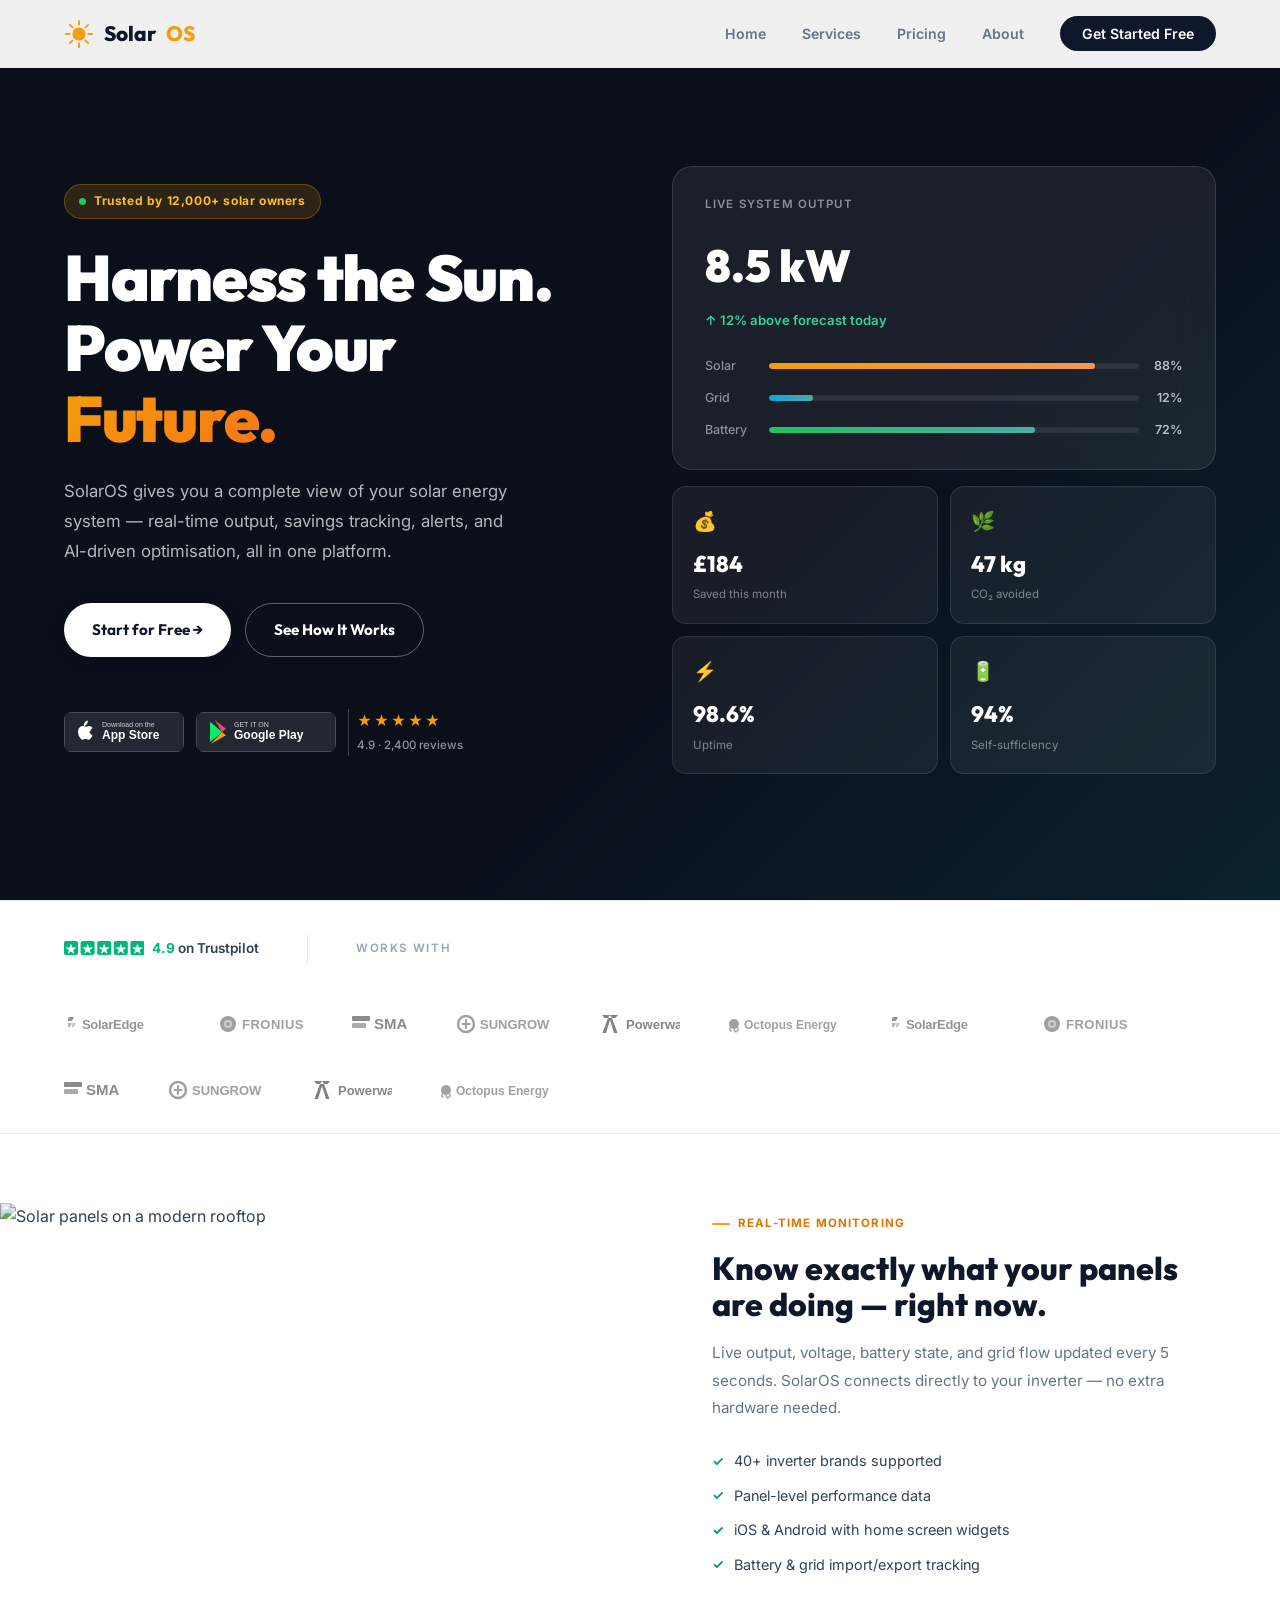
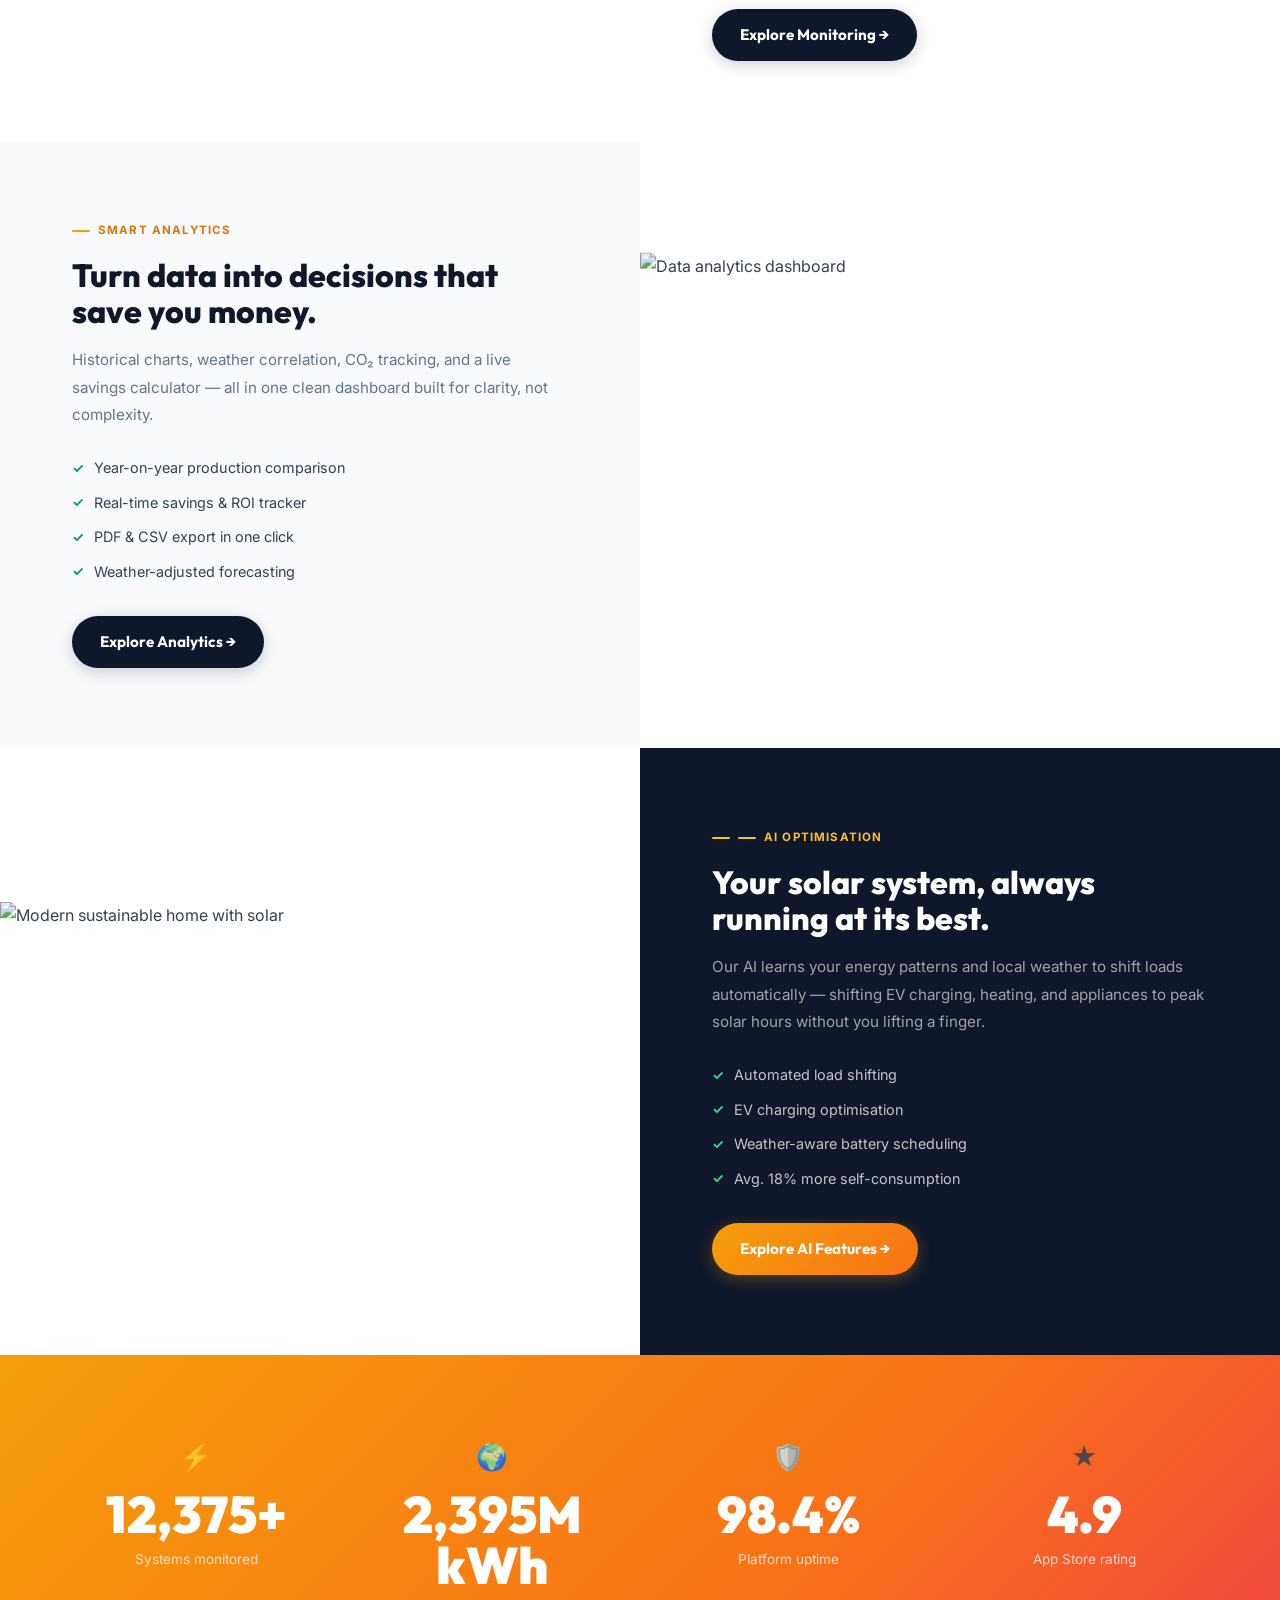
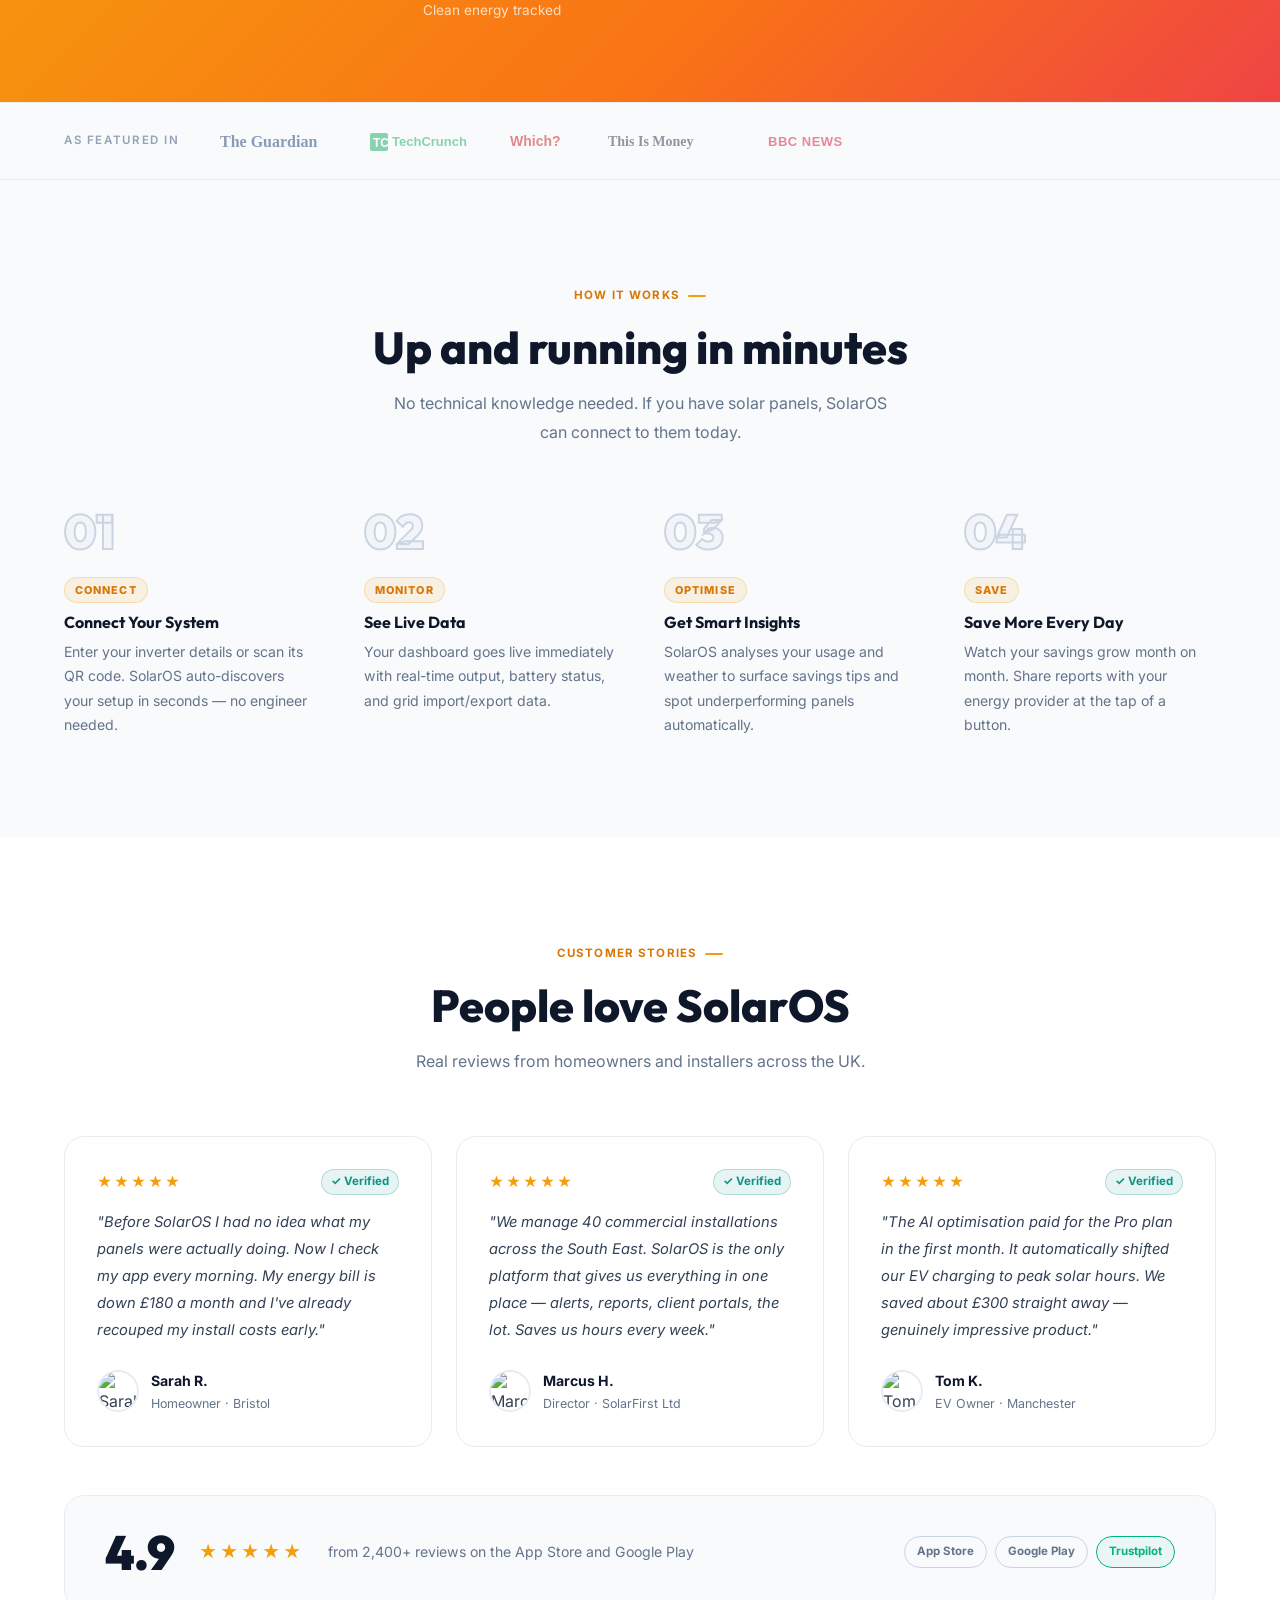
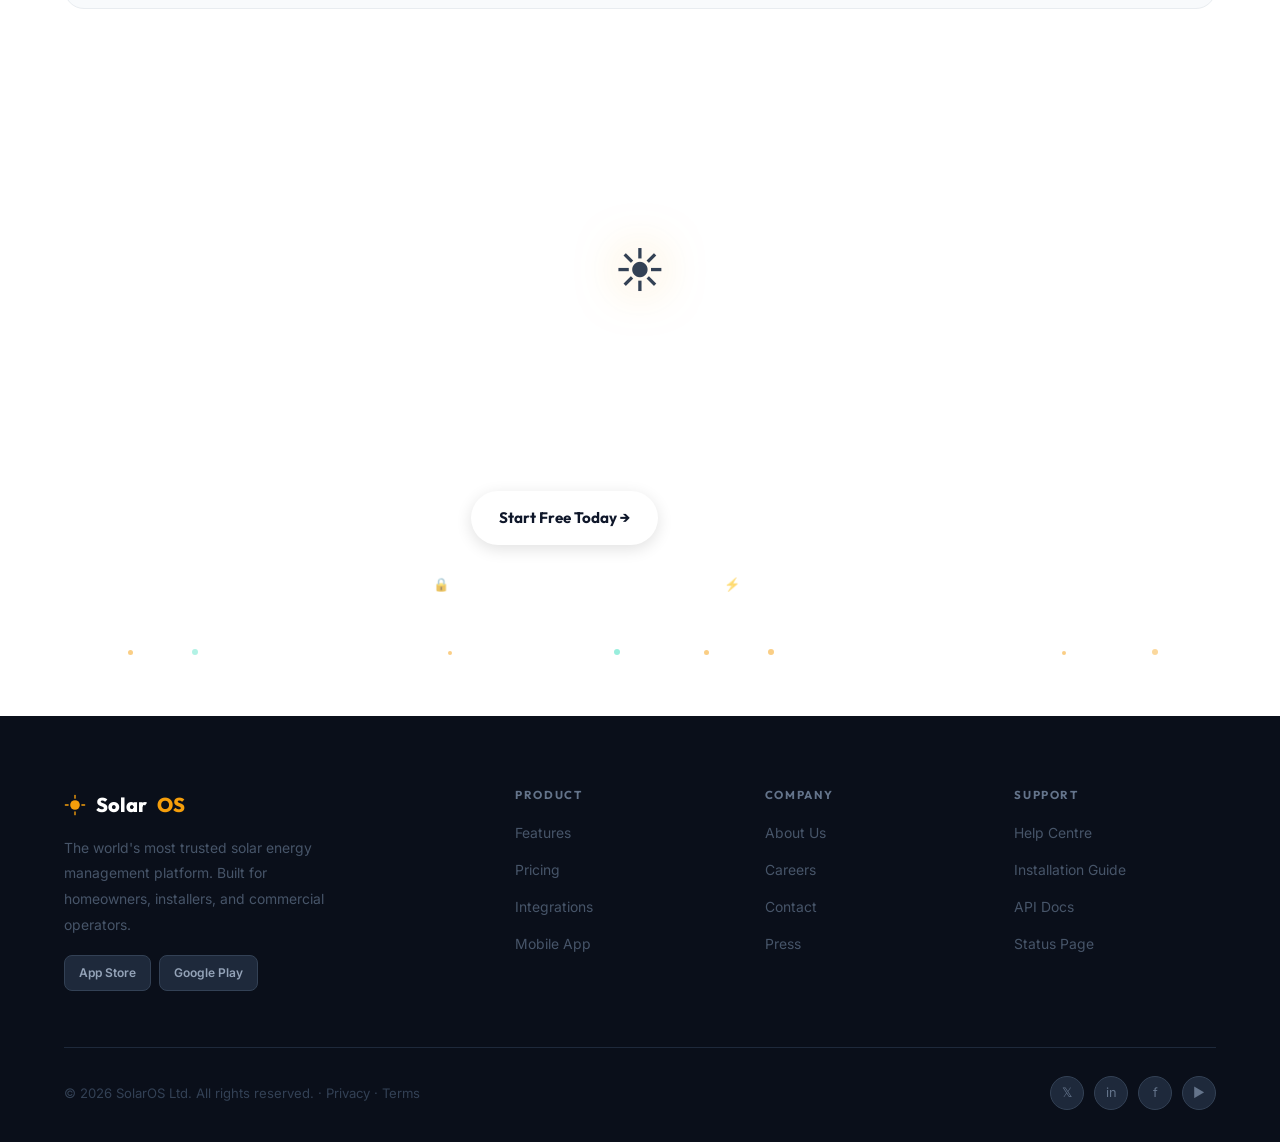
==== index.html @ 141700af "Add files via upload" ====
<!DOCTYPE html>
<html lang="en">
<head>
  <meta charset="UTF-8">
  <meta name="viewport" content="width=device-width, initial-scale=1.0">
  <title>SolarOS — Smart Solar Energy Management</title>
  <meta name="description" content="SolarOS helps homeowners and businesses monitor, manage, and maximise their solar energy systems with real-time insights and smart automation.">
  <link rel="stylesheet" href="css/style.css">
</head>
<body>

<!-- NAV -->
<nav class="nav">
  <a href="/" class="nav-logo">
    <svg viewBox="0 0 32 32" fill="none"><circle cx="16" cy="16" r="7" fill="#f59e0b"/><g stroke="#f59e0b" stroke-width="2" stroke-linecap="round"><line x1="16" y1="2" x2="16" y2="6"/><line x1="16" y1="26" x2="16" y2="30"/><line x1="2" y1="16" x2="6" y2="16"/><line x1="26" y1="16" x2="30" y2="16"/><line x1="6.3" y1="6.3" x2="9.2" y2="9.2"/><line x1="22.8" y1="22.8" x2="25.7" y2="25.7"/><line x1="25.7" y1="6.3" x2="22.8" y2="9.2"/><line x1="9.2" y1="22.8" x2="6.3" y2="25.7"/></g></svg>
    Solar<span>OS</span>
  </a>
  <ul class="nav-links">
    <li><a href="/">Home</a></li>
    <li><a href="/services">Services</a></li>
    <li><a href="/pricing">Pricing</a></li>
    <li><a href="/about">About</a></li>
    <li><a href="/contact" class="nav-cta">Get Started Free</a></li>
  </ul>
  <button class="nav-burger">☰</button>
</nav>
<nav class="nav-mobile">
  <a href="/">Home</a>
  <a href="/services">Services</a>
  <a href="/pricing">Pricing</a>
  <a href="/about">About</a>
  <a href="/contact" class="nav-cta">Get Started Free</a>
</nav>

<!-- HERO -->
<section class="hero">
  <div class="hero-bg"></div>
  <div class="hero-overlay"></div>
  <div class="hero-inner">
    <div class="hero-content">
      <div class="hero-badge fade-in">
        <span class="dot"></span> Trusted by 12,000+ solar owners
      </div>
      <h1 class="fade-in delay-1">Harness the Sun.<br>Power Your <span class="highlight">Future.</span></h1>
      <p class="hero-desc fade-in delay-2">SolarOS gives you a complete view of your solar energy system — real-time output, savings tracking, alerts, and AI-driven optimisation, all in one platform.</p>
      <div class="hero-btns fade-in delay-3">
        <a href="/contact" class="btn btn-white">Start for Free →</a>
        <a href="/services" class="btn btn-outline" style="color:#fff;border-color:rgba(255,255,255,.35)">See How It Works</a>
      </div>
      <div class="hero-app-badges fade-in delay-3">
        <!-- App Store -->
        <a href="#" class="app-badge">
          <svg viewBox="0 0 120 40" fill="none" xmlns="http://www.w3.org/2000/svg" width="120" height="40">
            <rect width="120" height="40" rx="6" fill="white" fill-opacity="0.1" stroke="white" stroke-opacity="0.35" stroke-width="1"/>
            <path d="M14 20c0-3.31 2.69-6 6-6s6 2.69 6 6-2.69 6-6 6-6-2.69-6-6z" fill="none"/>
            <path d="M22.5 12.5c.9-1.1 1.5-2.5 1.3-4-.9.1-1.9.6-2.5 1.3-1.1 1.3-1.6 2.7-1.4 4.1 1 .1 2-.4 2.6-1.4z" fill="white"/>
            <path d="M26 20.6c0-2.7 1.6-4 2.6-4.7-.8-1.2-2.1-1.9-3.4-2-1.4-.1-2.8.8-3.5.8-.7 0-1.9-.8-3.1-.7-1.6 0-3 .9-3.8 2.4-1.6 2.8-.4 7 1.1 9.2.7 1 1.6 2.2 2.8 2.1 1.1 0 1.5-.7 2.8-.7s1.7.7 2.9.7c1.2 0 2-.9 2.8-2 .9-1.2 1.3-2.5 1.3-2.5-1.9-.7-3.5-2.5-3.5-4.6z" fill="white"/>
            <text x="38" y="15" fill="white" font-family="Arial" font-size="7" opacity="0.8">Download on the</text>
            <text x="38" y="27" fill="white" font-family="Arial" font-size="12" font-weight="bold">App Store</text>
          </svg>
        </a>
        <!-- Google Play -->
        <a href="#" class="app-badge">
          <svg viewBox="0 0 140 40" fill="none" xmlns="http://www.w3.org/2000/svg" width="140" height="40">
            <rect width="140" height="40" rx="6" fill="white" fill-opacity="0.1" stroke="white" stroke-opacity="0.35" stroke-width="1"/>
            <path d="M14 10l12 10-12 10V10z" fill="url(#gp1)"/>
            <path d="M14 10l12 10-5 4.2L14 29V10z" fill="url(#gp2)"/>
            <path d="M26 20l4 3.3-15.3 8.7 11.3-12z" fill="url(#gp3)"/>
            <path d="M26 20l4-3.3-11.3-8.7 7.3 12z" fill="url(#gp4)"/>
            <defs>
              <linearGradient id="gp1" x1="14" y1="10" x2="26" y2="20"><stop stop-color="#00D2FF"/><stop offset="1" stop-color="#3A7BD5"/></linearGradient>
              <linearGradient id="gp2" x1="14" y1="20" x2="26" y2="24"><stop stop-color="#00F260"/><stop offset="1" stop-color="#0575E6"/></linearGradient>
              <linearGradient id="gp3" x1="14" y1="20" x2="30" y2="32"><stop stop-color="#F7971E"/><stop offset="1" stop-color="#FFD200"/></linearGradient>
              <linearGradient id="gp4" x1="14" y1="10" x2="30" y2="20"><stop stop-color="#FF416C"/><stop offset="1" stop-color="#FF4B2B"/></linearGradient>
            </defs>
            <text x="38" y="15" fill="white" font-family="Arial" font-size="7" opacity="0.8">GET IT ON</text>
            <text x="38" y="27" fill="white" font-family="Arial" font-size="12" font-weight="bold">Google Play</text>
          </svg>
        </a>
        <div class="hero-rating">
          <div class="hero-rating-stars">★★★★★</div>
          <div class="hero-rating-text">4.9 · 2,400 reviews</div>
        </div>
      </div>
    </div>
    <div class="hero-visual">
      <div class="hero-card" style="animation: fadeInUp .8s .3s ease both">
        <div class="hero-card-title">Live System Output</div>
        <div class="hero-card-kpi">8.4 kW</div>
        <div class="hero-card-sub">↑ 12% above forecast today</div>
        <div class="hero-bars">
          <div class="hero-bar-row">
            <span class="bar-lbl">Solar</span>
            <div class="bar-track"><div class="bar-fill" data-width="88%" style="background:linear-gradient(90deg,#f59e0b,#f97316);width:0%"></div></div>
            <span class="bar-val">88%</span>
          </div>
          <div class="hero-bar-row">
            <span class="bar-lbl">Grid</span>
            <div class="bar-track"><div class="bar-fill" data-width="12%" style="background:linear-gradient(90deg,#0ea5e9,#0d9488);width:0%"></div></div>
            <span class="bar-val">12%</span>
          </div>
          <div class="hero-bar-row">
            <span class="bar-lbl">Battery</span>
            <div class="bar-track"><div class="bar-fill" data-width="72%" style="background:linear-gradient(90deg,#22c55e,#0d9488);width:0%"></div></div>
            <span class="bar-val">72%</span>
          </div>
        </div>
      </div>
      <div class="hero-mini-cards" style="animation: fadeInUp .8s .5s ease both">
        <div class="hero-mini-card">
          <div class="mini-icon">💰</div>
          <div class="mini-val">£184</div>
          <div class="mini-lbl">Saved this month</div>
        </div>
        <div class="hero-mini-card">
          <div class="mini-icon">🌿</div>
          <div class="mini-val">47 kg</div>
          <div class="mini-lbl">CO₂ avoided</div>
        </div>
        <div class="hero-mini-card">
          <div class="mini-icon">⚡</div>
          <div class="mini-val">98.6%</div>
          <div class="mini-lbl">Uptime</div>
        </div>
        <div class="hero-mini-card">
          <div class="mini-icon">🔋</div>
          <div class="mini-val">94%</div>
          <div class="mini-lbl">Self-sufficiency</div>
        </div>
      </div>
    </div>
  </div>
</section>

<!-- TRUSTED BY (real inverter brands + Trustpilot) -->
<div class="trusted">
  <div class="trusted-inner">
    <!-- Trustpilot Score -->
    <div class="trustpilot-badge">
      <div class="tp-stars">
        <svg width="80" height="16" viewBox="0 0 80 16"><rect x="0" y="0" width="14" height="14" rx="2" fill="#00B67A"/><path d="M7 2.5l1.3 4h4.2l-3.4 2.5 1.3 4L7 10.5 3.6 13l1.3-4L1.5 6.5h4.2z" fill="white"/><rect x="16.6" y="0" width="14" height="14" rx="2" fill="#00B67A"/><path d="M23.6 2.5l1.3 4h4.2l-3.4 2.5 1.3 4-3.4-2.5-3.4 2.5 1.3-4-3.4-2.5h4.2z" fill="white"/><rect x="33.2" y="0" width="14" height="14" rx="2" fill="#00B67A"/><path d="M40.2 2.5l1.3 4h4.2l-3.4 2.5 1.3 4-3.4-2.5-3.4 2.5 1.3-4-3.4-2.5h4.2z" fill="white"/><rect x="49.8" y="0" width="14" height="14" rx="2" fill="#00B67A"/><path d="M56.8 2.5l1.3 4h4.2l-3.4 2.5 1.3 4-3.4-2.5-3.4 2.5 1.3-4-3.4-2.5h4.2z" fill="white"/><rect x="66.4" y="0" width="14" height="14" rx="2" fill="#00B67A"/><path d="M73.4 2.5l1.3 4h4.2l-3.4 2.5 1.3 4-3.4-2.5-3.4 2.5 1.3-4-3.4-2.5h4.2z" fill="white"/></svg>
      </div>
      <div class="tp-text"><strong>4.9</strong> on Trustpilot</div>
    </div>
    <div class="trusted-divider"></div>
    <span class="trusted-label">Works with</span>
    <div class="trusted-logos">
      <!-- SolarEdge -->
      <svg class="brand-logo" height="22" viewBox="0 0 110 22" fill="none" xmlns="http://www.w3.org/2000/svg">
        <path d="M4 6C4 4.9 4.9 4 6 4h4l-2 4H4V6z" fill="#0070CC"/>
        <path d="M4 10h4L6 14H4v-4z" fill="#0070CC" opacity=".7"/>
        <path d="M8 10h4l-2 4H8V10z" fill="#0070CC" opacity=".5"/>
        <text x="18" y="16" font-family="Arial" font-size="13" font-weight="700" fill="#0070CC" letter-spacing="-.3">SolarEdge</text>
      </svg>
      <!-- Fronius -->
      <svg class="brand-logo" height="22" viewBox="0 0 90 22" fill="none">
        <circle cx="10" cy="11" r="8" fill="#FF6600"/>
        <circle cx="10" cy="11" r="4" fill="white"/>
        <circle cx="10" cy="11" r="2" fill="#FF6600"/>
        <text x="24" y="16" font-family="Arial" font-size="13" font-weight="800" fill="#FF6600" letter-spacing=".5">FRONIUS</text>
      </svg>
      <!-- SMA -->
      <svg class="brand-logo" height="22" viewBox="0 0 60 22" fill="none">
        <rect x="0" y="3" width="18" height="5" rx="1" fill="#004E9A"/>
        <rect x="0" y="10" width="14" height="5" rx="1" fill="#6DB33F"/>
        <text x="22" y="16" font-family="Arial" font-size="15" font-weight="900" fill="#004E9A">SMA</text>
      </svg>
      <!-- Sungrow -->
      <svg class="brand-logo" height="22" viewBox="0 0 100 22" fill="none">
        <path d="M2 11 C2 6.6 5.6 3 10 3s8 3.6 8 8-3.6 8-8 8-8-3.6-8-8z" fill="none" stroke="#00A0B0" stroke-width="2.5"/>
        <path d="M10 7v8M6.5 11h7" stroke="#00A0B0" stroke-width="2" stroke-linecap="round"/>
        <text x="24" y="16" font-family="Arial" font-size="13" font-weight="700" fill="#00A0B0">SUNGROW</text>
      </svg>
      <!-- Tesla Powerwall -->
      <svg class="brand-logo" height="22" viewBox="0 0 80 22" fill="none">
        <path d="M10 2H2l2.5 3H8L10 2zM10 2h8l-2.5 3H12L10 2z" fill="#CC0000"/>
        <path d="M8 5l-5.5 15h3.5L10 7l4 13h3.5L12 5H8z" fill="#CC0000"/>
        <text x="26" y="16" font-family="Arial" font-size="13" font-weight="700" fill="#333">Powerwall</text>
      </svg>
      <!-- Octopus Energy -->
      <svg class="brand-logo" height="22" viewBox="0 0 120 22" fill="none">
        <circle cx="10" cy="11" r="5" fill="#FF5BAE"/>
        <path d="M7 14c-2 2-1 4 0 4M10 16c0 2 2 3 2 3M13 14c2 2 1 4 0 4" stroke="#FF5BAE" stroke-width="1.5" stroke-linecap="round" fill="none"/>
        <text x="20" y="16" font-family="Arial" font-size="12" font-weight="700" fill="#FF5BAE">Octopus Energy</text>
      </svg>
    </div>
  </div>
</div>

<!-- IMAGE FEATURE — Monitoring -->
<div class="img-row">
  <div class="img-row-img">
    <img src="https://images.unsplash.com/photo-1558618666-fcd25c85cd64?w=900&q=80&fit=crop" alt="Solar panels on a modern rooftop" loading="lazy">
  </div>
  <div class="img-row-content" style="padding: 80px 72px;">
    <div class="section-tag reveal">Real-Time Monitoring</div>
    <h2 class="reveal">Know exactly what your panels are doing — right now.</h2>
    <p class="reveal">Live output, voltage, battery state, and grid flow updated every 5 seconds. SolarOS connects directly to your inverter — no extra hardware needed.</p>
    <ul class="feat-list reveal">
      <li><span class="feat-check">✓</span> 40+ inverter brands supported</li>
      <li><span class="feat-check">✓</span> Panel-level performance data</li>
      <li><span class="feat-check">✓</span> iOS &amp; Android with home screen widgets</li>
      <li><span class="feat-check">✓</span> Battery &amp; grid import/export tracking</li>
    </ul>
    <div class="reveal">
      <a href="/services" class="btn btn-primary">Explore Monitoring →</a>
    </div>
  </div>
</div>

<!-- IMAGE FEATURE — Analytics -->
<div class="img-row reverse">
  <div class="img-row-img">
    <img src="https://images.unsplash.com/photo-1551288049-bebda4e38f71?w=900&q=80&fit=crop" alt="Data analytics dashboard" loading="lazy">
  </div>
  <div class="img-row-content soft" style="padding: 80px 72px;">
    <div class="section-tag reveal">Smart Analytics</div>
    <h2 class="reveal">Turn data into decisions that save you money.</h2>
    <p class="reveal">Historical charts, weather correlation, CO₂ tracking, and a live savings calculator — all in one clean dashboard built for clarity, not complexity.</p>
    <ul class="feat-list reveal">
      <li><span class="feat-check">✓</span> Year-on-year production comparison</li>
      <li><span class="feat-check">✓</span> Real-time savings &amp; ROI tracker</li>
      <li><span class="feat-check">✓</span> PDF &amp; CSV export in one click</li>
      <li><span class="feat-check">✓</span> Weather-adjusted forecasting</li>
    </ul>
    <div class="reveal">
      <a href="/services" class="btn btn-primary">Explore Analytics →</a>
    </div>
  </div>
</div>

<!-- IMAGE FEATURE — AI -->
<div class="img-row">
  <div class="img-row-img">
    <img src="https://images.unsplash.com/photo-1473341304170-971dccb5ac1e?w=900&q=80&fit=crop" alt="Modern sustainable home with solar" loading="lazy">
  </div>
  <div class="img-row-content dark" style="padding: 80px 72px;">
    <div class="section-tag reveal" style="color:#fbbf24;"><span style="background:#fbbf24;display:inline-block;width:18px;height:2px;border-radius:2px;margin-right:8px;vertical-align:middle"></span>AI Optimisation</div>
    <h2 class="reveal" style="color:#fff;">Your solar system, always running at its best.</h2>
    <p class="reveal" style="color:rgba(255,255,255,.6);">Our AI learns your energy patterns and local weather to shift loads automatically — shifting EV charging, heating, and appliances to peak solar hours without you lifting a finger.</p>
    <ul class="feat-list reveal">
      <li><span class="feat-check" style="color:#34d399">✓</span> <span style="color:rgba(255,255,255,.75)">Automated load shifting</span></li>
      <li><span class="feat-check" style="color:#34d399">✓</span> <span style="color:rgba(255,255,255,.75)">EV charging optimisation</span></li>
      <li><span class="feat-check" style="color:#34d399">✓</span> <span style="color:rgba(255,255,255,.75)">Weather-aware battery scheduling</span></li>
      <li><span class="feat-check" style="color:#34d399">✓</span> <span style="color:rgba(255,255,255,.75)">Avg. 18% more self-consumption</span></li>
    </ul>
    <div class="reveal">
      <a href="/services" class="btn btn-gold">Explore AI Features →</a>
    </div>
  </div>
</div>

<!-- STATS BAND -->
<div class="stats-band">
  <div class="stats-inner">
    <div class="stat-item reveal">
      <div class="stat-icon">⚡</div>
      <div class="stat-num" data-count="12400" data-suffix="+">0</div>
      <div class="stat-lbl">Systems monitored</div>
    </div>
    <div class="stat-item reveal">
      <div class="stat-icon">🌍</div>
      <div class="stat-num" data-count="2400" data-suffix="M kWh">0</div>
      <div class="stat-lbl">Clean energy tracked</div>
    </div>
    <div class="stat-item reveal">
      <div class="stat-icon">🛡️</div>
      <div class="stat-num" data-count="98.6" data-suffix="%">0</div>
      <div class="stat-lbl">Platform uptime</div>
    </div>
    <div class="stat-item reveal">
      <div class="stat-icon">★</div>
      <div class="stat-num" data-count="4.9" data-suffix="">0</div>
      <div class="stat-lbl">App Store rating</div>
    </div>
  </div>
</div>

<!-- PRESS BAR -->
<div class="press-bar">
  <div class="press-inner">
    <span class="press-label">As featured in</span>
    <div class="press-logos">
      <svg class="press-logo" height="20" viewBox="0 0 110 20" fill="none">
        <text x="0" y="16" font-family="Georgia,serif" font-size="16" font-weight="700" fill="#052962">The Guardian</text>
      </svg>
      <svg class="press-logo" height="20" viewBox="0 0 100 20" fill="none">
        <rect x="0" y="2" width="18" height="18" rx="2" fill="#00A550"/>
        <text x="3" y="16" font-family="Arial" font-size="12" font-weight="900" fill="white">TC</text>
        <text x="22" y="15" font-family="Arial" font-size="13" font-weight="700" fill="#00A550">TechCrunch</text>
      </svg>
      <svg class="press-logo" height="20" viewBox="0 0 58 20" fill="none">
        <text x="0" y="15" font-family="Arial" font-size="14" font-weight="900" fill="#CC0000">Which?</text>
      </svg>
      <svg class="press-logo" height="20" viewBox="0 0 120 20" fill="none">
        <text x="0" y="15" font-family="Georgia,serif" font-size="14" font-weight="700" fill="#1A1A2E">This Is Money</text>
      </svg>
      <svg class="press-logo" height="20" viewBox="0 0 80 20" fill="none">
        <text x="0" y="15" font-family="Arial" font-size="13" font-weight="800" fill="#D4001F" letter-spacing=".5">BBC NEWS</text>
      </svg>
    </div>
  </div>
</div>

<!-- HOW IT WORKS -->
<section class="section bg-alt">
  <div class="container">
    <div class="section-header center">
      <div class="section-tag reveal">How It Works</div>
      <h2 class="section-title reveal">Up and running in minutes</h2>
      <p class="section-sub reveal">No technical knowledge needed. If you have solar panels, SolarOS can connect to them today.</p>
    </div>
    <div class="steps-grid">
      <div class="step reveal">
        <div class="step-num">01</div>
        <div class="step-badge">Connect</div>
        <h3>Connect Your System</h3>
        <p>Enter your inverter details or scan its QR code. SolarOS auto-discovers your setup in seconds — no engineer needed.</p>
      </div>
      <div class="step reveal">
        <div class="step-num">02</div>
        <div class="step-badge">Monitor</div>
        <h3>See Live Data</h3>
        <p>Your dashboard goes live immediately with real-time output, battery status, and grid import/export data.</p>
      </div>
      <div class="step reveal">
        <div class="step-num">03</div>
        <div class="step-badge">Optimise</div>
        <h3>Get Smart Insights</h3>
        <p>SolarOS analyses your usage and weather to surface savings tips and spot underperforming panels automatically.</p>
      </div>
      <div class="step reveal">
        <div class="step-num">04</div>
        <div class="step-badge">Save</div>
        <h3>Save More Every Day</h3>
        <p>Watch your savings grow month on month. Share reports with your energy provider at the tap of a button.</p>
      </div>
    </div>
  </div>
</section>

<!-- TESTIMONIALS -->
<section class="section">
  <div class="container">
    <div class="section-header center">
      <div class="section-tag reveal">Customer Stories</div>
      <h2 class="section-title reveal">People love SolarOS</h2>
      <p class="section-sub reveal">Real reviews from homeowners and installers across the UK.</p>
    </div>
    <div class="testi-grid">
      <div class="testi-card reveal">
        <div class="testi-top">
          <div class="testi-stars">★★★★★</div>
          <div class="testi-verified">✓ Verified</div>
        </div>
        <p class="testi-text">"Before SolarOS I had no idea what my panels were actually doing. Now I check my app every morning. My energy bill is down £180 a month and I've already recouped my install costs early."</p>
        <div class="testi-author">
          <img class="testi-photo" src="https://images.unsplash.com/photo-1494790108377-be9c29b29330?w=80&q=80&fit=crop&crop=face" alt="Sarah R.">
          <div>
            <div class="testi-name">Sarah R.</div>
            <div class="testi-role">Homeowner · Bristol</div>
          </div>
        </div>
      </div>
      <div class="testi-card reveal">
        <div class="testi-top">
          <div class="testi-stars">★★★★★</div>
          <div class="testi-verified">✓ Verified</div>
        </div>
        <p class="testi-text">"We manage 40 commercial installations across the South East. SolarOS is the only platform that gives us everything in one place — alerts, reports, client portals, the lot. Saves us hours every week."</p>
        <div class="testi-author">
          <img class="testi-photo" src="https://images.unsplash.com/photo-1560250097-0b93528c311a?w=80&q=80&fit=crop&crop=face" alt="Marcus H.">
          <div>
            <div class="testi-name">Marcus H.</div>
            <div class="testi-role">Director · SolarFirst Ltd</div>
          </div>
        </div>
      </div>
      <div class="testi-card reveal">
        <div class="testi-top">
          <div class="testi-stars">★★★★★</div>
          <div class="testi-verified">✓ Verified</div>
        </div>
        <p class="testi-text">"The AI optimisation paid for the Pro plan in the first month. It automatically shifted our EV charging to peak solar hours. We saved about £300 straight away — genuinely impressive product."</p>
        <div class="testi-author">
          <img class="testi-photo" src="https://images.unsplash.com/photo-1472099645785-5658abf4ff4e?w=80&q=80&fit=crop&crop=face" alt="Tom K.">
          <div>
            <div class="testi-name">Tom K.</div>
            <div class="testi-role">EV Owner · Manchester</div>
          </div>
        </div>
      </div>
    </div>

    <!-- Review aggregate -->
    <div class="testi-aggregate reveal">
      <div class="agg-score">4.9</div>
      <div class="agg-stars">★★★★★</div>
      <div class="agg-text">from 2,400+ reviews on the App Store and Google Play</div>
      <div class="agg-logos">
        <span class="agg-store">App Store</span>
        <span class="agg-store">Google Play</span>
        <span class="agg-store tp">Trustpilot</span>
      </div>
    </div>
  </div>
</section>

<!-- CTA BAND -->
<div class="cta-band" style="position:relative;overflow:hidden">
  <div class="cta-band-bg" style="background-image:url('https://images.unsplash.com/photo-1466611653911-95081537e5b7?w=1600&q=80&fit=crop')"></div>
  <div class="cta-band-overlay"></div>
  <!-- Animated particles -->
  <div class="cta-particles" aria-hidden="true">
    <span></span><span></span><span></span><span></span><span></span>
    <span></span><span></span><span></span><span></span><span></span>
  </div>
  <div class="container" style="position:relative;z-index:2">
    <div class="cta-band-icon reveal-cta">☀️</div>
    <h2 class="reveal-cta" style="color:#fff">Ready to take control of your solar?</h2>
    <p class="reveal-cta" style="color:rgba(255,255,255,.8)">Join 12,000+ households already saving more with SolarOS. Free to start — no credit card required.</p>
    <div class="cta-btns reveal-cta">
      <a href="/contact" class="btn btn-white">Start Free Today →</a>
      <a href="/pricing" class="btn btn-outline" style="color:#fff;border-color:rgba(255,255,255,.35)">See Pricing</a>
    </div>
    <div class="cta-trust reveal-cta">
      <span>🔒 No credit card</span>
      <span>✓ Cancel any time</span>
      <span>⚡ Live in 2 minutes</span>
    </div>
  </div>
</div>

<!-- FOOTER -->
<footer class="footer">
  <div class="container">
    <div class="footer-top">
      <div class="footer-brand">
        <div class="logo">
          <svg width="22" height="22" viewBox="0 0 32 32" fill="none"><circle cx="16" cy="16" r="7" fill="#f59e0b"/><g stroke="#f59e0b" stroke-width="2" stroke-linecap="round"><line x1="16" y1="2" x2="16" y2="6"/><line x1="16" y1="26" x2="16" y2="30"/><line x1="2" y1="16" x2="6" y2="16"/><line x1="26" y1="16" x2="30" y2="16"/></g></svg>
          Solar<span>OS</span>
        </div>
        <p>The world's most trusted solar energy management platform. Built for homeowners, installers, and commercial operators.</p>
        <div class="footer-app-links">
          <a href="#" class="footer-app-badge">App Store</a>
          <a href="#" class="footer-app-badge">Google Play</a>
        </div>
      </div>
      <div class="footer-col"><h4>Product</h4><ul><li><a href="/services">Features</a></li><li><a href="/pricing">Pricing</a></li><li><a href="/services">Integrations</a></li><li><a href="/services">Mobile App</a></li></ul></div>
      <div class="footer-col"><h4>Company</h4><ul><li><a href="/about">About Us</a></li><li><a href="/about">Careers</a></li><li><a href="/contact">Contact</a></li><li><a href="/about">Press</a></li></ul></div>
      <div class="footer-col"><h4>Support</h4><ul><li><a href="/contact">Help Centre</a></li><li><a href="/contact">Installation Guide</a></li><li><a href="/contact">API Docs</a></li><li><a href="/contact">Status Page</a></li></ul></div>
    </div>
    <div class="footer-bottom">
      <p>© 2026 SolarOS Ltd. All rights reserved. · <a href="#" style="color:#334155">Privacy</a> · <a href="#" style="color:#334155">Terms</a></p>
      <div class="footer-socials"><a href="#">𝕏</a><a href="#">in</a><a href="#">f</a><a href="#">▶</a></div>
    </div>
  </div>
</footer>

<script src="js/main.js"></script>
<script>
window.addEventListener('load', () => {
  document.querySelectorAll('.bar-fill').forEach(el => {
    const w = el.dataset.width || '0%';
    setTimeout(() => { el.style.width = w; }, 600);
  });
});
</script>
</body>
</html>
---- css/style.css ----
/* ============================================================
   SolarOS — Clean Minimal Theme
   ============================================================ */

@import url('https://fonts.googleapis.com/css2?family=Outfit:wght@300;400;500;600;700;800;900&family=Inter:wght@400;500;600&display=swap');

/* ---------- Tokens ---------- */
:root {
  --gold:       #f59e0b;
  --gold-dark:  #d97706;
  --amber:      #f97316;
  --teal:       #0d9488;
  --teal-light: #14b8a6;
  --blue:       #0ea5e9;
  --green:      #22c55e;

  --bg:         #ffffff;
  --bg-soft:    #f8fafc;
  --bg-card:    #ffffff;
  --bg-alt:     #f1f5f9;
  --border:     #e8ecf0;
  --border-mid: #cbd5e1;

  --text:       #0f172a;
  --text-mid:   #334155;
  --text-muted: #64748b;
  --text-light: #94a3b8;

  --grad-sun:   linear-gradient(135deg, #f59e0b 0%, #f97316 100%);
  --grad-teal:  linear-gradient(135deg, #0d9488 0%, #0ea5e9 100%);

  --radius:     12px;
  --radius-lg:  20px;
  --shadow-sm:  0 1px 4px rgba(0,0,0,.06);
  --shadow:     0 4px 20px rgba(0,0,0,.07);
  --shadow-lg:  0 16px 48px rgba(0,0,0,.1);
}

/* ---------- Reset ---------- */
*, *::before, *::after { box-sizing: border-box; margin: 0; padding: 0; }
html { scroll-behavior: smooth; font-size: 16px; }
body {
  font-family: 'Inter', sans-serif;
  background: var(--bg);
  color: var(--text-mid);
  line-height: 1.7;
  overflow-x: hidden;
}
h1,h2,h3,h4,h5 {
  font-family: 'Outfit', sans-serif;
  line-height: 1.15;
  color: var(--text);
}
a { color: inherit; text-decoration: none; }
img { max-width: 100%; display: block; object-fit: cover; }
ul { list-style: none; }
button { cursor: pointer; font-family: inherit; }

/* ---------- Nav ---------- */
.nav {
  position: fixed; top: 0; left: 0; right: 0; z-index: 1000;
  display: flex; align-items: center; justify-content: space-between;
  padding: 0 5%;
  height: 68px;
  background: rgba(255,255,255,0.94);
  backdrop-filter: blur(20px);
  border-bottom: 1px solid var(--border);
  transition: box-shadow .3s;
}
.nav.scrolled { box-shadow: 0 4px 24px rgba(0,0,0,.07); }
.nav-logo {
  display: flex; align-items: center; gap: 10px;
  font-family: 'Outfit', sans-serif; font-size: 1.3rem; font-weight: 800;
  color: var(--text);
}
.nav-logo span { color: var(--gold); }
.nav-logo svg { width: 30px; height: 30px; }
.nav-links { display: flex; align-items: center; gap: 36px; }
.nav-links a {
  font-size: .88rem; font-weight: 600; color: var(--text-muted);
  transition: color .2s;
}
.nav-links a:hover, .nav-links a.active { color: var(--text); }
.nav-cta {
  padding: 9px 22px; border-radius: 50px;
  background: var(--text); color: #fff !important;
  font-weight: 700; font-size: .88rem;
  transition: background .2s, transform .2s;
}
.nav-cta:hover { background: #1e293b; transform: translateY(-1px); }
.nav-burger { display: none; background: none; border: 1.5px solid var(--border); border-radius: 8px; color: var(--text); font-size: 1.1rem; padding: 5px 10px; }
.nav-mobile {
  display: none; flex-direction: column; gap: 0;
  position: fixed; top: 68px; left: 0; right: 0; z-index: 999;
  background: var(--bg);
  border-bottom: 1px solid var(--border);
  box-shadow: 0 8px 24px rgba(0,0,0,.08);
  padding: 16px 5%;
}
.nav-mobile.open { display: flex; }
.nav-mobile a { padding: 12px 0; border-bottom: 1px solid var(--border); font-size: 1rem; color: var(--text-mid); font-weight: 500; }
.nav-mobile a:last-child { border-bottom: none; margin-top: 8px; text-align: center; }

/* ---------- Buttons ---------- */
.btn {
  display: inline-flex; align-items: center; gap: 8px;
  padding: 13px 28px; border-radius: 50px;
  font-family: 'Outfit', sans-serif; font-weight: 700; font-size: .95rem;
  border: none; transition: all .2s; white-space: nowrap; cursor: pointer;
}
.btn-primary {
  background: var(--text); color: #fff;
  box-shadow: 0 4px 16px rgba(15,23,42,.2);
}
.btn-primary:hover { background: #1e293b; transform: translateY(-2px); box-shadow: 0 8px 28px rgba(15,23,42,.28); }
.btn-gold {
  background: var(--grad-sun); color: #fff;
  box-shadow: 0 4px 16px rgba(245,158,11,.3);
}
.btn-gold:hover { transform: translateY(-2px); box-shadow: 0 8px 28px rgba(245,158,11,.45); }
.btn-outline {
  background: transparent; color: var(--text);
  border: 1.5px solid var(--border-mid);
}
.btn-outline:hover { border-color: var(--text); transform: translateY(-1px); }
.btn-teal {
  background: var(--grad-teal); color: #fff;
  box-shadow: 0 4px 16px rgba(13,148,136,.25);
}
.btn-teal:hover { transform: translateY(-2px); box-shadow: 0 8px 28px rgba(13,148,136,.4); }
.btn-white {
  background: #fff; color: var(--text);
  box-shadow: 0 4px 16px rgba(0,0,0,.12);
}
.btn-white:hover { transform: translateY(-2px); box-shadow: 0 8px 28px rgba(0,0,0,.18); }

/* ---------- Section Layout ---------- */
.section { padding: 100px 5%; }
.container { max-width: 1180px; margin: 0 auto; }
.section-tag {
  display: inline-flex; align-items: center;
  font-size: .72rem; font-weight: 700; color: var(--gold-dark);
  letter-spacing: .1em; text-transform: uppercase; margin-bottom: 16px;
}
.section-tag::before { content: ''; display: block; width: 18px; height: 2px; background: var(--gold); border-radius: 2px; margin-right: 8px; }
.section-title { font-size: clamp(2rem, 3.5vw, 2.8rem); font-weight: 800; margin-bottom: 16px; }
.section-sub { font-size: 1rem; color: var(--text-muted); max-width: 520px; line-height: 1.8; }
.section-header { margin-bottom: 60px; }
.section-header.center { text-align: center; }
.section-header.center .section-sub { margin: 0 auto; }
.section-header.center .section-tag { justify-content: center; }
.section-header.center .section-tag::before { display: none; }
.section-header.center .section-tag::after { content: ''; display: block; width: 18px; height: 2px; background: var(--gold); border-radius: 2px; margin-left: 8px; }

/* ---------- Hero ---------- */
.hero {
  position: relative; min-height: 100vh;
  display: flex; align-items: center;
  padding: 120px 5% 80px;
  overflow: hidden;
  background: #0a0f1a;
}
.hero-bg {
  position: absolute; inset: 0;
  background-image: url('https://images.unsplash.com/photo-1509391366360-2e959784a276?w=1800&q=80&fit=crop');
  background-size: cover; background-position: center 40%;
  opacity: 0.38;
}
.hero-overlay {
  position: absolute; inset: 0;
  background: linear-gradient(135deg, rgba(10,15,26,.82) 0%, rgba(10,15,26,.55) 60%, rgba(13,148,136,.15) 100%);
}
.hero-inner {
  position: relative; z-index: 2;
  max-width: 1180px; margin: 0 auto; width: 100%;
  display: grid; grid-template-columns: 1fr 1fr; gap: 64px; align-items: center;
}
.hero-badge {
  display: inline-flex; align-items: center; gap: 8px;
  padding: 6px 14px; border-radius: 50px;
  background: rgba(245,158,11,.15); border: 1px solid rgba(245,158,11,.3);
  font-size: .75rem; font-weight: 700; color: #fbbf24;
  margin-bottom: 24px; letter-spacing: .05em;
}
.hero-badge .dot {
  width: 7px; height: 7px; border-radius: 50%;
  background: var(--green); animation: pulse-dot 2s infinite;
}
.hero h1 {
  font-size: clamp(2.6rem, 5vw, 4rem);
  font-weight: 900; margin-bottom: 22px; letter-spacing: -.02em; color: #fff;
  line-height: 1.1;
}
.hero h1 .highlight {
  background: var(--grad-sun); -webkit-background-clip: text;
  -webkit-text-fill-color: transparent; background-clip: text;
}
.hero-desc { font-size: 1.05rem; color: rgba(255,255,255,.7); margin-bottom: 36px; max-width: 460px; line-height: 1.8; }
.hero-btns { display: flex; gap: 14px; flex-wrap: wrap; margin-bottom: 52px; }
.hero-stats { display: flex; gap: 40px; flex-wrap: wrap; padding-top: 28px; border-top: 1px solid rgba(255,255,255,.12); }
.hero-stat .num { font-family: 'Outfit', sans-serif; font-size: 1.7rem; font-weight: 800; color: #fff; }
.hero-stat .lbl { font-size: .78rem; color: rgba(255,255,255,.5); margin-top: 2px; }

/* Hero right — metric card */
.hero-visual { display: flex; flex-direction: column; gap: 16px; }
.hero-card {
  background: rgba(255,255,255,.07);
  backdrop-filter: blur(24px);
  border: 1px solid rgba(255,255,255,.12);
  border-radius: 20px;
  padding: 28px 32px;
}
.hero-card-title { font-size: .72rem; color: rgba(255,255,255,.5); text-transform: uppercase; letter-spacing: .1em; font-weight: 600; margin-bottom: 14px; }
.hero-card-kpi { font-family: 'Outfit', sans-serif; font-size: 2.8rem; font-weight: 900; color: #fff; margin-bottom: 4px; }
.hero-card-sub { font-size: .82rem; color: #34d399; font-weight: 600; margin-bottom: 24px; }
.hero-bars { display: flex; flex-direction: column; gap: 11px; }
.hero-bar-row { display: flex; align-items: center; gap: 10px; font-size: .78rem; }
.hero-bar-row .bar-lbl { width: 54px; color: rgba(255,255,255,.5); font-weight: 500; }
.hero-bar-row .bar-track { flex: 1; height: 6px; background: rgba(255,255,255,.08); border-radius: 3px; overflow: hidden; }
.hero-bar-row .bar-fill { height: 100%; border-radius: 3px; transition: width 1.2s cubic-bezier(.4,0,.2,1); }
.hero-bar-row .bar-val { width: 34px; text-align: right; color: rgba(255,255,255,.7); font-weight: 600; }

.hero-mini-cards { display: grid; grid-template-columns: 1fr 1fr; gap: 12px; }
.hero-mini-card {
  background: rgba(255,255,255,.06);
  border: 1px solid rgba(255,255,255,.1);
  border-radius: 14px; padding: 18px 20px;
}
.hero-mini-card .mini-val { font-family: 'Outfit', sans-serif; font-size: 1.4rem; font-weight: 800; color: #fff; margin-bottom: 2px; }
.hero-mini-card .mini-lbl { font-size: .72rem; color: rgba(255,255,255,.45); }

/* ---------- Trusted by ---------- */
.trusted {
  padding: 32px 5%;
  border-top: 1px solid var(--border); border-bottom: 1px solid var(--border);
}
.trusted-inner { max-width: 1180px; margin: 0 auto; display: flex; align-items: center; gap: 48px; flex-wrap: wrap; }
.trusted-label { font-size: .72rem; color: var(--text-light); text-transform: uppercase; letter-spacing: .14em; font-weight: 600; white-space: nowrap; }
.trusted-logos { display: flex; align-items: center; gap: 44px; flex-wrap: wrap; }
.trusted-logos span {
  font-family: 'Outfit', sans-serif; font-size: .95rem; font-weight: 800;
  color: #d1d5db; letter-spacing: .06em;
}

/* ---------- Image Feature Rows ---------- */
.img-row {
  display: grid; grid-template-columns: 1fr 1fr; gap: 0;
  align-items: stretch; min-height: 520px;
  overflow: hidden;
}
.img-row.reverse { direction: rtl; }
.img-row.reverse > * { direction: ltr; }
.img-row-img {
  position: relative; overflow: hidden;
  min-height: 420px;
}
.img-row-img img {
  width: 100%; height: 100%; object-fit: cover;
  transition: transform 8s ease;
}
.img-row:hover .img-row-img img { transform: scale(1.04); }
.img-row-content {
  padding: 72px 64px; display: flex; flex-direction: column; justify-content: center;
  background: var(--bg);
}
.img-row-content.dark { background: #0f172a; }
.img-row-content.dark h2 { color: #fff; }
.img-row-content.dark p { color: rgba(255,255,255,.6); }
.img-row-content.dark .section-tag { color: #fbbf24; }
.img-row-content.dark .section-tag::before { background: #fbbf24; }
.img-row-content.dark .feat-check { color: rgba(255,255,255,.5); }
.img-row-content.soft { background: var(--bg-soft); }
.img-row-content h2 { font-size: clamp(1.8rem, 2.5vw, 2.4rem); font-weight: 800; margin-bottom: 16px; }
.img-row-content p { color: var(--text-muted); margin-bottom: 28px; line-height: 1.8; font-size: .95rem; }
.feat-list { display: flex; flex-direction: column; gap: 10px; margin-bottom: 32px; }
.feat-list li { display: flex; align-items: center; gap: 10px; font-size: .9rem; color: var(--text-mid); }
.feat-check { color: var(--teal); font-weight: 700; font-size: .85rem; flex-shrink: 0; }

/* ---------- Feature Cards Grid ---------- */
.features-grid { display: grid; grid-template-columns: repeat(3, 1fr); gap: 1px; background: var(--border); border: 1px solid var(--border); border-radius: var(--radius-lg); overflow: hidden; }
.feat-card {
  background: var(--bg-card); padding: 40px 32px;
  transition: background .25s;
}
.feat-card:hover { background: #fafbfc; }
.feat-num { font-family: 'Outfit', sans-serif; font-size: .72rem; font-weight: 800; color: var(--text-light); letter-spacing: .1em; margin-bottom: 24px; }
.feat-card h3 { font-size: 1.05rem; font-weight: 700; margin-bottom: 10px; color: var(--text); }
.feat-card p { font-size: .88rem; color: var(--text-muted); line-height: 1.75; }
.feat-icon-sm { font-size: 1.5rem; margin-bottom: 16px; }

/* ---------- How it works ---------- */
.steps-grid { display: grid; grid-template-columns: repeat(4, 1fr); gap: 48px; }
.step { text-align: left; }
.step-num {
  font-family: 'Outfit', sans-serif; font-size: 3rem; font-weight: 900;
  color: #f1f5f9; line-height: 1; margin-bottom: 20px;
  -webkit-text-stroke: 2px var(--border-mid);
}
.step h3 { font-size: 1rem; font-weight: 700; margin-bottom: 8px; color: var(--text); }
.step p { font-size: .88rem; color: var(--text-muted); line-height: 1.75; }

/* ---------- Stats Band ---------- */
.stats-band {
  background: linear-gradient(135deg, #f59e0b 0%, #f97316 60%, #ef4444 100%);
  padding: 80px 5%; position: relative; overflow: hidden;
}
.stats-band::before {
  content: ''; position: absolute; inset: 0;
  background: url('https://images.unsplash.com/photo-1497440001374-f26997328c1b?w=1400&q=60&fit=crop') center/cover;
  opacity: 0.08; pointer-events: none;
}
.stats-inner { max-width: 1180px; margin: 0 auto; display: grid; grid-template-columns: repeat(4, 1fr); gap: 32px; position: relative; }
.stat-item { text-align: center; }
.stat-num {
  font-family: 'Outfit', sans-serif; font-size: clamp(2.4rem, 4vw, 3.2rem);
  font-weight: 900; line-height: 1; color: #fff;
}
.stat-lbl { font-size: .85rem; color: rgba(255,255,255,.75); margin-top: 8px; }

/* ---------- Testimonials ---------- */
.testi-grid { display: grid; grid-template-columns: repeat(3, 1fr); gap: 24px; }
.testi-card {
  background: var(--bg-card); border: 1px solid var(--border);
  border-radius: var(--radius-lg); padding: 32px;
  transition: box-shadow .3s, transform .3s;
}
.testi-card:hover { box-shadow: var(--shadow-lg); transform: translateY(-4px); }
.testi-stars { color: var(--gold); font-size: .9rem; margin-bottom: 16px; letter-spacing: 2px; }
.testi-text { font-size: .92rem; color: var(--text-mid); line-height: 1.85; margin-bottom: 24px; font-style: italic; }
.testi-author { display: flex; align-items: center; gap: 12px; }
.testi-avatar {
  width: 42px; height: 42px; border-radius: 50%;
  display: flex; align-items: center; justify-content: center;
  font-family: 'Outfit', sans-serif; font-weight: 800; color: #fff; font-size: .88rem;
  flex-shrink: 0;
}
.testi-name { font-weight: 700; font-size: .88rem; color: var(--text); }
.testi-role { font-size: .78rem; color: var(--text-muted); }

/* ---------- Pricing ---------- */
.pricing-grid { display: grid; grid-template-columns: repeat(3, 1fr); gap: 24px; align-items: start; }
.pricing-card {
  background: var(--bg-card); border: 1.5px solid var(--border);
  border-radius: var(--radius-lg); padding: 40px 32px; position: relative;
  display: flex; flex-direction: column;
  transition: transform .3s, box-shadow .3s;
}
.pricing-card:hover { transform: translateY(-6px); box-shadow: var(--shadow-lg); }
.pricing-card.featured {
  background: #0f172a;
  border-color: #0f172a;
}
.pricing-card.featured .pricing-name { color: rgba(255,255,255,.5); }
.pricing-card.featured .pricing-price .currency,
.pricing-card.featured .pricing-price .amount { color: #fff; }
.pricing-card.featured .pricing-price .period { color: rgba(255,255,255,.4); }
.pricing-card.featured .pricing-desc { color: rgba(255,255,255,.55); }
.pricing-card.featured .pricing-feature { color: rgba(255,255,255,.8); }
.pricing-card.featured .check { color: var(--gold); }
.pricing-card.featured .cross { color: rgba(255,255,255,.25); }
.pricing-card.featured .pricing-feature.dim { color: rgba(255,255,255,.3); }
.pricing-badge {
  position: absolute; top: -14px; left: 50%; transform: translateX(-50%);
  padding: 4px 16px; border-radius: 50px;
  background: var(--grad-sun); color: #fff;
  font-family: 'Outfit', sans-serif; font-size: .72rem; font-weight: 800;
  text-transform: uppercase; letter-spacing: .1em; white-space: nowrap;
}
.pricing-name { font-size: .72rem; font-weight: 800; color: var(--text-muted); text-transform: uppercase; letter-spacing: .14em; margin-bottom: 24px; }
.pricing-price { display: flex; align-items: flex-end; gap: 3px; margin-bottom: 8px; }
.pricing-price .currency { font-family: 'Outfit', sans-serif; font-size: 1.3rem; font-weight: 700; color: var(--text); padding-bottom: 8px; }
.pricing-price .amount { font-family: 'Outfit', sans-serif; font-size: 3.2rem; font-weight: 900; color: var(--text); line-height: 1; }
.pricing-price .period { font-size: .85rem; color: var(--text-muted); padding-bottom: 6px; }
.pricing-desc { font-size: .85rem; color: var(--text-muted); margin-bottom: 28px; line-height: 1.7; }
.pricing-divider { border: none; border-top: 1px solid var(--border); margin-bottom: 24px; }
.pricing-card.featured .pricing-divider { border-color: rgba(255,255,255,.1); }
.pricing-features { display: flex; flex-direction: column; gap: 12px; margin-bottom: 32px; flex: 1; }
.pricing-feature { display: flex; align-items: center; gap: 10px; font-size: .87rem; color: var(--text-mid); }
.pricing-feature .check { color: var(--teal); font-size: .82rem; font-weight: 700; flex-shrink: 0; }
.pricing-feature .cross { color: var(--text-light); font-size: .82rem; flex-shrink: 0; }
.pricing-feature.dim { color: var(--text-light); }

/* ---------- Image Split Hero (page hero) ---------- */
.page-hero {
  min-height: 56vh; display: grid; grid-template-columns: 1fr 1fr;
  padding-top: 68px;
}
.page-hero-content {
  display: flex; flex-direction: column; justify-content: center;
  padding: 80px 8% 80px 5%;
  max-width: 640px;
}
.page-hero-content h1 { font-size: clamp(2.2rem, 4vw, 3.4rem); font-weight: 900; margin-bottom: 18px; line-height: 1.1; }
.page-hero-content p { font-size: 1rem; color: var(--text-muted); max-width: 440px; line-height: 1.8; }
.page-hero-img {
  position: relative; overflow: hidden;
  min-height: 400px;
}
.page-hero-img img { width: 100%; height: 100%; object-fit: cover; }
.page-hero-img::after {
  content: ''; position: absolute; inset: 0;
  background: linear-gradient(to right, var(--bg) 0%, transparent 30%);
}

/* ---------- Service rows (services page) ---------- */
.service-row {
  display: grid; grid-template-columns: 1fr 1fr; gap: 0;
  align-items: stretch; overflow: hidden;
  border-bottom: 1px solid var(--border);
}
.service-row:last-child { border-bottom: none; }
.service-img {
  position: relative; overflow: hidden; min-height: 380px;
}
.service-img img { width: 100%; height: 100%; object-fit: cover; transition: transform 8s ease; }
.service-row:hover .service-img img { transform: scale(1.04); }
.service-content {
  padding: 64px 56px; display: flex; flex-direction: column; justify-content: center;
}
.service-content h2 { font-size: clamp(1.6rem, 2.2vw, 2.1rem); font-weight: 800; margin-bottom: 14px; }
.service-content p { color: var(--text-muted); margin-bottom: 24px; font-size: .94rem; line-height: 1.8; }
.service-list { display: flex; flex-direction: column; gap: 9px; }
.service-list li { display: flex; align-items: center; gap: 10px; font-size: .88rem; color: var(--text-mid); }
.service-list li::before { content: '✓'; color: var(--teal); font-weight: 700; flex-shrink: 0; }

/* ---------- Team ---------- */
.team-grid { display: grid; grid-template-columns: repeat(4, 1fr); gap: 20px; }
.team-card {
  background: var(--bg-card); border: 1px solid var(--border);
  border-radius: var(--radius-lg); padding: 28px 20px; text-align: center;
  transition: transform .3s, box-shadow .3s;
}
.team-card:hover { transform: translateY(-4px); box-shadow: var(--shadow); }
.team-avatar {
  width: 72px; height: 72px; border-radius: 50%; margin: 0 auto 14px;
  display: flex; align-items: center; justify-content: center;
  font-family: 'Outfit', sans-serif; font-size: 1.4rem; font-weight: 800;
  color: #fff;
}
.team-card h4 { font-size: .95rem; font-weight: 700; margin-bottom: 4px; }
.team-card .role { font-size: .78rem; color: var(--text-muted); }

/* ---------- Values ---------- */
.values-grid { display: grid; grid-template-columns: repeat(3, 1fr); gap: 20px; }
.value-card {
  background: var(--bg-card); border: 1px solid var(--border);
  border-radius: var(--radius-lg); padding: 32px;
}
.value-card .icon { font-size: 1.6rem; margin-bottom: 14px; }
.value-card h3 { font-size: 1rem; font-weight: 700; margin-bottom: 8px; }
.value-card p { font-size: .87rem; color: var(--text-muted); line-height: 1.75; }

/* ---------- Mission ---------- */
.mission-band {
  border: 1px solid var(--border); border-radius: var(--radius-lg); padding: 64px;
  text-align: center; background: var(--bg-soft);
}
.mission-band h2 { font-size: clamp(1.7rem, 2.8vw, 2.3rem); margin-bottom: 18px; font-style: italic; }
.mission-band p { font-size: .98rem; color: var(--text-muted); max-width: 600px; margin: 0 auto; line-height: 1.85; }

/* ---------- Contact ---------- */
.contact-grid { display: grid; grid-template-columns: 1fr 1.5fr; gap: 56px; align-items: start; }
.contact-info { display: flex; flex-direction: column; gap: 24px; }
.contact-item { display: flex; gap: 16px; align-items: flex-start; }
.contact-item-icon {
  width: 42px; height: 42px; border-radius: 10px; flex-shrink: 0;
  background: var(--bg-soft); border: 1px solid var(--border);
  display: flex; align-items: center; justify-content: center; font-size: 1.1rem;
}
.contact-item h4 { font-size: .75rem; color: var(--text-muted); font-weight: 700; text-transform: uppercase; letter-spacing: .08em; margin-bottom: 3px; }
.contact-item p { font-size: .92rem; color: var(--text); font-weight: 500; }
.contact-form {
  background: var(--bg-card); border: 1px solid var(--border);
  border-radius: var(--radius-lg); padding: 44px;
}
.form-row { display: grid; grid-template-columns: 1fr 1fr; gap: 18px; }
.form-group { display: flex; flex-direction: column; gap: 5px; margin-bottom: 18px; }
.form-group label { font-size: .8rem; font-weight: 600; color: var(--text-mid); }
.form-group input, .form-group select, .form-group textarea {
  background: var(--bg-soft); border: 1.5px solid var(--border);
  border-radius: 9px; padding: 12px 14px; color: var(--text);
  font-family: 'Inter', sans-serif; font-size: .9rem;
  outline: none; transition: border-color .2s, box-shadow .2s; width: 100%;
}
.form-group textarea { resize: vertical; min-height: 110px; }
.form-group input:focus, .form-group select:focus, .form-group textarea:focus {
  border-color: var(--text); box-shadow: 0 0 0 3px rgba(15,23,42,.06);
}
.form-group input::placeholder, .form-group textarea::placeholder { color: var(--text-light); }
.form-group select { color: var(--text-mid); }
.form-submit { width: 100%; padding: 15px; font-size: 1rem; }

/* ---------- CTA Band ---------- */
.cta-band {
  position: relative; overflow: hidden;
  text-align: center; padding: 120px 5%;
}
.cta-band-bg {
  position: absolute; inset: 0;
  background-size: cover; background-position: center;
  animation: hero-bg-drift 20s ease-in-out infinite;
}
.cta-band-overlay {
  position: absolute; inset: 0;
  background: linear-gradient(135deg, rgba(13,148,136,.93) 0%, rgba(14,165,233,.88) 50%, rgba(99,102,241,.9) 100%);
}
.cta-band > * { position: relative; z-index: 2; }
.cta-band h2 { font-size: clamp(2rem, 3.5vw, 2.8rem); margin-bottom: 16px; color: #fff; }
.cta-band p { font-size: 1rem; color: rgba(255,255,255,.8); max-width: 480px; margin: 0 auto 36px; line-height: 1.8; }
.cta-btns { display: flex; gap: 14px; justify-content: center; flex-wrap: wrap; }

/* CTA band extra elements */
.cta-band-icon {
  font-size: 3rem; margin-bottom: 20px; display: block;
  animation: floatSlow 4s ease-in-out infinite;
  filter: drop-shadow(0 0 24px rgba(245,158,11,.6));
}
.cta-trust {
  display: flex; gap: 32px; justify-content: center; flex-wrap: wrap;
  margin-top: 28px; font-size: .82rem; color: rgba(255,255,255,.65); font-weight: 600;
}
.cta-trust span { display: flex; align-items: center; gap: 6px; }

/* Rising particle sparks */
.cta-particles {
  position: absolute; inset: 0; z-index: 1; pointer-events: none;
}
.cta-particles span {
  position: absolute; bottom: 10%;
  width: 6px; height: 6px; border-radius: 50%;
  background: rgba(245,158,11,.5);
  animation: particle-rise 4s ease-in infinite;
}
.cta-particles span:nth-child(1)  { left: 10%; animation-delay: 0s;   animation-duration: 4.5s; width:5px; height:5px; }
.cta-particles span:nth-child(2)  { left: 22%; animation-delay: .7s;  animation-duration: 3.8s; background:rgba(255,255,255,.3); }
.cta-particles span:nth-child(3)  { left: 35%; animation-delay: 1.3s; animation-duration: 5s;   width:4px; height:4px; }
.cta-particles span:nth-child(4)  { left: 48%; animation-delay: .3s;  animation-duration: 4.2s; background:rgba(0,212,170,.4); }
.cta-particles span:nth-child(5)  { left: 60%; animation-delay: 1.8s; animation-duration: 3.5s; }
.cta-particles span:nth-child(6)  { left: 72%; animation-delay: .9s;  animation-duration: 4.8s; background:rgba(255,255,255,.25); }
.cta-particles span:nth-child(7)  { left: 83%; animation-delay: 2.1s; animation-duration: 4s;   width:4px; height:4px; }
.cta-particles span:nth-child(8)  { left: 15%; animation-delay: 2.8s; animation-duration: 5.2s; background:rgba(0,212,170,.3); }
.cta-particles span:nth-child(9)  { left: 55%; animation-delay: 3.4s; animation-duration: 4.1s; width:5px; height:5px; }
.cta-particles span:nth-child(10) { left: 90%; animation-delay: 1.1s; animation-duration: 3.9s; background:rgba(245,158,11,.4); }

/* ---------- Footer ---------- */
.footer { background: #0a0f1a; padding: 72px 5% 32px; }
.footer-top { display: grid; grid-template-columns: 2fr 1fr 1fr 1fr; gap: 48px; margin-bottom: 56px; }
.footer-brand .logo { display: flex; align-items: center; gap: 10px; font-family: 'Outfit', sans-serif; font-size: 1.25rem; font-weight: 800; color: #fff; margin-bottom: 14px; }
.footer-brand .logo span { color: var(--gold); }
.footer-brand p { font-size: .87rem; color: #475569; max-width: 260px; line-height: 1.85; }
.footer-col h4 { font-size: .72rem; font-weight: 700; color: #64748b; text-transform: uppercase; letter-spacing: .14em; margin-bottom: 18px; }
.footer-col ul { display: flex; flex-direction: column; gap: 10px; }
.footer-col ul li a { font-size: .87rem; color: #475569; transition: color .2s; }
.footer-col ul li a:hover { color: #fff; }
.footer-bottom { border-top: 1px solid #1e293b; padding-top: 28px; display: flex; justify-content: space-between; align-items: center; flex-wrap: wrap; gap: 16px; }
.footer-bottom p { font-size: .82rem; color: #334155; }
.footer-socials { display: flex; gap: 10px; }
.footer-socials a {
  width: 34px; height: 34px; border-radius: 50%;
  background: #1e293b; border: 1px solid #334155;
  display: flex; align-items: center; justify-content: center;
  font-size: .8rem; color: #64748b; transition: all .2s;
}
.footer-socials a:hover { background: var(--gold); border-color: var(--gold); color: #fff; }

/* ---------- Alt ---------- */
.bg-alt { background: var(--bg-soft); }
.bg-dark { background: #0f172a; }

/* ---------- Hero app badges + rating ---------- */
.hero-app-badges {
  display: flex; align-items: center; gap: 12px; flex-wrap: wrap; margin-top: 28px;
}
.app-badge {
  display: inline-flex; border-radius: 8px; overflow: hidden;
  transition: opacity .2s, transform .2s;
}
.app-badge:hover { opacity: .85; transform: translateY(-1px); }
.hero-rating {
  display: flex; flex-direction: column; gap: 3px; padding-left: 8px;
  border-left: 1px solid rgba(255,255,255,.2);
}
.hero-rating-stars { color: var(--gold); font-size: .9rem; letter-spacing: 2px; }
.hero-rating-text { font-size: .72rem; color: rgba(255,255,255,.55); font-weight: 500; }

/* ---------- Hero mini cards — 4-col grid ---------- */
.hero-mini-cards { display: grid; grid-template-columns: 1fr 1fr; gap: 12px; }
.mini-icon { font-size: 1.2rem; margin-bottom: 8px; }

/* ---------- Trustpilot badge ---------- */
.trustpilot-badge {
  display: flex; align-items: center; gap: 8px; flex-shrink: 0;
}
.tp-stars { display: flex; align-items: center; }
.tp-text { font-size: .85rem; color: var(--text-mid); font-weight: 600; }
.tp-text strong { color: #00B67A; }
.trusted-divider {
  width: 1px; height: 32px; background: var(--border); flex-shrink: 0;
}

/* ---------- Brand logos ---------- */
.brand-logo {
  opacity: .55; transition: opacity .2s;
  filter: grayscale(100%) brightness(0.65);
}
.brand-logo:hover { opacity: 1; filter: none; }

/* ---------- Press bar ---------- */
.press-bar {
  padding: 28px 5%; background: var(--bg-soft);
  border-top: 1px solid var(--border); border-bottom: 1px solid var(--border);
}
.press-inner {
  max-width: 1180px; margin: 0 auto;
  display: flex; align-items: center; gap: 40px; flex-wrap: wrap;
}
.press-label {
  font-size: .72rem; color: var(--text-light); text-transform: uppercase;
  letter-spacing: .14em; font-weight: 600; white-space: nowrap; flex-shrink: 0;
}
.press-logos {
  display: flex; align-items: center; gap: 40px; flex-wrap: wrap;
}
.press-logo {
  opacity: .45; transition: opacity .2s;
}
.press-logo:hover { opacity: .75; }

/* ---------- Step badge ---------- */
.step-badge {
  display: inline-flex;
  font-size: .68rem; font-weight: 800; text-transform: uppercase; letter-spacing: .1em;
  color: var(--gold-dark); background: rgba(245,158,11,.1); border: 1px solid rgba(245,158,11,.25);
  border-radius: 50px; padding: 3px 10px; margin-bottom: 10px;
}

/* ---------- Testimonial photo + verified ---------- */
.testi-top { display: flex; align-items: center; justify-content: space-between; margin-bottom: 14px; }
.testi-stars { margin-bottom: 0; }
.testi-verified {
  font-size: .72rem; font-weight: 700; color: var(--teal); background: rgba(13,148,136,.1);
  border: 1px solid rgba(13,148,136,.25); border-radius: 50px; padding: 2px 9px;
}
.testi-photo {
  width: 42px; height: 42px; border-radius: 50%; object-fit: cover; flex-shrink: 0;
  border: 2px solid var(--border);
}

/* ---------- Review aggregate ---------- */
.testi-aggregate {
  margin-top: 48px; padding: 32px 40px;
  background: var(--bg-soft); border: 1px solid var(--border); border-radius: var(--radius-lg);
  display: flex; align-items: center; gap: 24px; flex-wrap: wrap;
}
.agg-score {
  font-family: 'Outfit', sans-serif; font-size: 3rem; font-weight: 900; color: var(--text); line-height: 1;
}
.agg-stars { color: var(--gold); font-size: 1.1rem; letter-spacing: 3px; }
.agg-text { font-size: .88rem; color: var(--text-muted); flex: 1; min-width: 160px; line-height: 1.6; }
.agg-logos { display: flex; gap: 8px; }
.agg-store {
  font-size: .72rem; font-weight: 700; padding: 5px 12px;
  border: 1.5px solid var(--border-mid); border-radius: 50px; color: var(--text-muted);
  white-space: nowrap;
}
.agg-store.tp { border-color: #00B67A; color: #00B67A; background: rgba(0,182,122,.06); }

/* ---------- Footer app links ---------- */
.footer-app-links { display: flex; gap: 8px; margin-top: 16px; }
.footer-app-badge {
  display: inline-flex; padding: 7px 14px; border-radius: 8px;
  background: #1e293b; border: 1px solid #334155; color: #94a3b8;
  font-size: .75rem; font-weight: 600; transition: all .2s;
}
.footer-app-badge:hover { background: #334155; color: #fff; border-color: #475569; }

/* ---------- Stat icon ---------- */
.stat-icon { font-size: 1.6rem; margin-bottom: 10px; opacity: .85; }

/* ---------- Reveal ---------- */
.reveal {
  opacity: 0; transform: translateY(28px);
  transition: opacity .7s cubic-bezier(.16,1,.3,1), transform .7s cubic-bezier(.16,1,.3,1);
}
.reveal.visible { opacity: 1; transform: none; }

/* Staggered children */
.reveal-group > *:nth-child(1) { transition-delay: .05s; }
.reveal-group > *:nth-child(2) { transition-delay: .15s; }
.reveal-group > *:nth-child(3) { transition-delay: .25s; }
.reveal-group > *:nth-child(4) { transition-delay: .35s; }

/* CTA band reveal */
.reveal-cta {
  opacity: 0; transform: translateY(24px);
  transition: opacity .8s cubic-bezier(.16,1,.3,1), transform .8s cubic-bezier(.16,1,.3,1);
}
.reveal-cta.visible { opacity: 1; transform: none; }
.reveal-cta:nth-child(2) { transition-delay: .1s; }
.reveal-cta:nth-child(3) { transition-delay: .2s; }
.reveal-cta:nth-child(4) { transition-delay: .3s; }
.reveal-cta:nth-child(5) { transition-delay: .4s; }

/* Img-row reveal with direction */
.img-row .img-row-content { transition: opacity .8s cubic-bezier(.16,1,.3,1), transform .8s cubic-bezier(.16,1,.3,1); }
.img-row .img-row-img     { transition: opacity .9s cubic-bezier(.16,1,.3,1), transform .9s cubic-bezier(.16,1,.3,1); }

/* Step card animated hover */
.step {
  transition: transform .3s ease;
  cursor: default;
}
.step:hover { transform: translateY(-6px); }
.step:hover .step-num { -webkit-text-stroke-color: var(--gold); }
.step-num { transition: -webkit-text-stroke-color .3s; }

/* Feature card hover lift */
.feat-card { transition: background .25s, transform .3s, box-shadow .3s; }
.feat-card:hover { transform: translateY(-5px); box-shadow: var(--shadow-lg); }

/* Testi card */
.testi-card { transition: box-shadow .35s cubic-bezier(.16,1,.3,1), transform .35s cubic-bezier(.16,1,.3,1); }

/* Brand logo reveal shimmer on hover */
.brand-logo {
  transition: opacity .3s, filter .3s, transform .3s;
}
.brand-logo:hover { transform: scale(1.08); }

/* Press logo */
.press-logo { transition: opacity .3s, transform .3s; }
.press-logo:hover { opacity: .85; transform: scale(1.06); }

/* Trusted bar scroll */
.trusted { overflow: hidden; }
.trusted-logos { animation: trusted-scroll 22s linear infinite; white-space: nowrap; }
@keyframes trusted-scroll {
  0%   { transform: translateX(0); }
  100% { transform: translateX(-50%); }
}

/* Stat band number glow on count */
.stats-band .stat-num {
  transition: text-shadow .3s;
}
.stats-band .stat-item:hover .stat-num {
  text-shadow: 0 0 32px rgba(255,255,255,.5);
}

/* Hero bars animated */
.bar-fill {
  position: relative; overflow: hidden;
}
.bar-fill::after {
  content: '';
  position: absolute; inset: 0;
  background: linear-gradient(90deg, transparent 0%, rgba(255,255,255,.25) 50%, transparent 100%);
  background-size: 200% 100%;
  animation: shimmer 2s linear infinite;
}

/* ---------- Animations ---------- */
@keyframes pulse-dot {
  0%, 100% { opacity: 1; transform: scale(1); }
  50% { opacity: .4; transform: scale(1.6); }
}
@keyframes fadeInUp {
  from { opacity: 0; transform: translateY(28px); }
  to   { opacity: 1; transform: translateY(0); }
}
@keyframes fadeInLeft {
  from { opacity: 0; transform: translateX(-32px); }
  to   { opacity: 1; transform: translateX(0); }
}
@keyframes fadeInRight {
  from { opacity: 0; transform: translateX(32px); }
  to   { opacity: 1; transform: translateX(0); }
}
@keyframes scaleIn {
  from { opacity: 0; transform: scale(.88); }
  to   { opacity: 1; transform: scale(1); }
}
@keyframes float {
  0%, 100% { transform: translateY(0); }
  50%       { transform: translateY(-10px); }
}
@keyframes floatSlow {
  0%, 100% { transform: translateY(0) rotate(0deg); }
  50%       { transform: translateY(-16px) rotate(4deg); }
}
@keyframes shimmer {
  0%   { background-position: -200% 0; }
  100% { background-position: 200% 0; }
}
@keyframes spin-slow {
  from { transform: rotate(0deg); }
  to   { transform: rotate(360deg); }
}
@keyframes glow-pulse {
  0%, 100% { box-shadow: 0 0 20px rgba(245,158,11,.3); }
  50%       { box-shadow: 0 0 48px rgba(245,158,11,.6), 0 0 80px rgba(245,158,11,.2); }
}
@keyframes particle-rise {
  0%   { transform: translateY(0) scale(1); opacity: .7; }
  100% { transform: translateY(-120px) scale(0); opacity: 0; }
}
@keyframes count-pop {
  0%   { transform: scale(1); }
  50%  { transform: scale(1.08); }
  100% { transform: scale(1); }
}
@keyframes hero-bg-drift {
  0%   { background-position: center 40%; }
  50%  { background-position: center 44%; }
  100% { background-position: center 40%; }
}
@keyframes bar-grow {
  from { width: 0 !important; }
}
@keyframes wave {
  0%, 100% { transform: scaleY(1); }
  50%       { transform: scaleY(1.4); }
}
@keyframes badge-bounce {
  0%, 100% { transform: translateY(0); }
  40%       { transform: translateY(-6px); }
  60%       { transform: translateY(-3px); }
}
@keyframes ripple {
  from { opacity: .5; transform: scale(0); }
  to   { opacity: 0;  transform: scale(1); }
}

.fade-in { animation: fadeInUp .75s ease both; }
.fade-in-left  { animation: fadeInLeft .75s ease both; }
.fade-in-right { animation: fadeInRight .75s ease both; }
.scale-in      { animation: scaleIn .75s ease both; }
.delay-1 { animation-delay: .15s; }
.delay-2 { animation-delay: .3s; }
.delay-3 { animation-delay: .45s; }
.delay-4 { animation-delay: .6s; }

/* Hero bg drift */
.hero-bg { animation: hero-bg-drift 14s ease-in-out infinite; }

/* Hero badge bounce */
.hero-badge { animation: badge-bounce 3.5s ease-in-out infinite 2s; }

/* Float on hero visual */
.hero-card { animation: float 6s ease-in-out infinite !important; }
.hero-mini-cards { animation: float 7s ease-in-out infinite 1s !important; }

/* Glow on hero CTA */
.btn-white:hover { animation: glow-pulse .8s ease-in-out infinite; }

/* Stat numbers pop when counted */
.stat-num.counted { animation: count-pop .35s ease; }

/* ---------- Responsive ---------- */
@media (max-width: 1024px) {
  .hero-inner { grid-template-columns: 1fr; }
  .hero-visual { display: none; }
  .features-grid { grid-template-columns: repeat(2, 1fr); }
  .steps-grid { grid-template-columns: repeat(2, 1fr); gap: 36px; }
  .testi-grid { grid-template-columns: repeat(2, 1fr); }
  .pricing-grid { grid-template-columns: 1fr; max-width: 440px; margin: 0 auto; }
  .team-grid { grid-template-columns: repeat(2, 1fr); }
  .service-row { grid-template-columns: 1fr; }
  .service-img { min-height: 280px; }
  .img-row { grid-template-columns: 1fr; }
  .img-row-img { min-height: 300px; }
  .img-row-content { padding: 56px 5%; }
  .contact-grid { grid-template-columns: 1fr; }
  .footer-top { grid-template-columns: 1fr 1fr; }
  .stats-inner { grid-template-columns: repeat(2, 1fr); }
  .page-hero { grid-template-columns: 1fr; }
  .page-hero-img { display: none; }
  .page-hero-content { padding: 80px 5%; max-width: 100%; }
}
@media (max-width: 768px) {
  .nav-links { display: none; }
  .nav-burger { display: block; }
  .features-grid { grid-template-columns: 1fr; border-radius: var(--radius); }
  .testi-grid { grid-template-columns: 1fr; }
  .values-grid { grid-template-columns: 1fr; }
  .team-grid { grid-template-columns: repeat(2, 1fr); }
  .form-row { grid-template-columns: 1fr; }
  .mission-band { padding: 40px 24px; }
  .contact-form { padding: 28px; }
  .footer-top { grid-template-columns: 1fr; }
  .section { padding: 72px 5%; }
  .service-content { padding: 40px 5%; }
}
@media (max-width: 480px) {
  .team-grid { grid-template-columns: 1fr 1fr; }
  .stats-inner { grid-template-columns: 1fr 1fr; }
  .hero-stats { gap: 20px; }
  .hero-btns { flex-direction: column; }
  .cta-btns { flex-direction: column; align-items: center; }
  .btn { width: 100%; justify-content: center; }
  .hero-app-badges { flex-direction: column; align-items: flex-start; gap: 10px; }
  .hero-rating { border-left: none; padding-left: 0; }
  .testi-aggregate { flex-direction: column; align-items: flex-start; gap: 12px; padding: 24px; }
  .agg-logos { flex-wrap: wrap; }
  .press-logos { gap: 20px; }
  .trusted-inner { gap: 20px; }
  .trusted-logos { gap: 20px; }
  .steps-grid { grid-template-columns: 1fr; gap: 28px; }
}
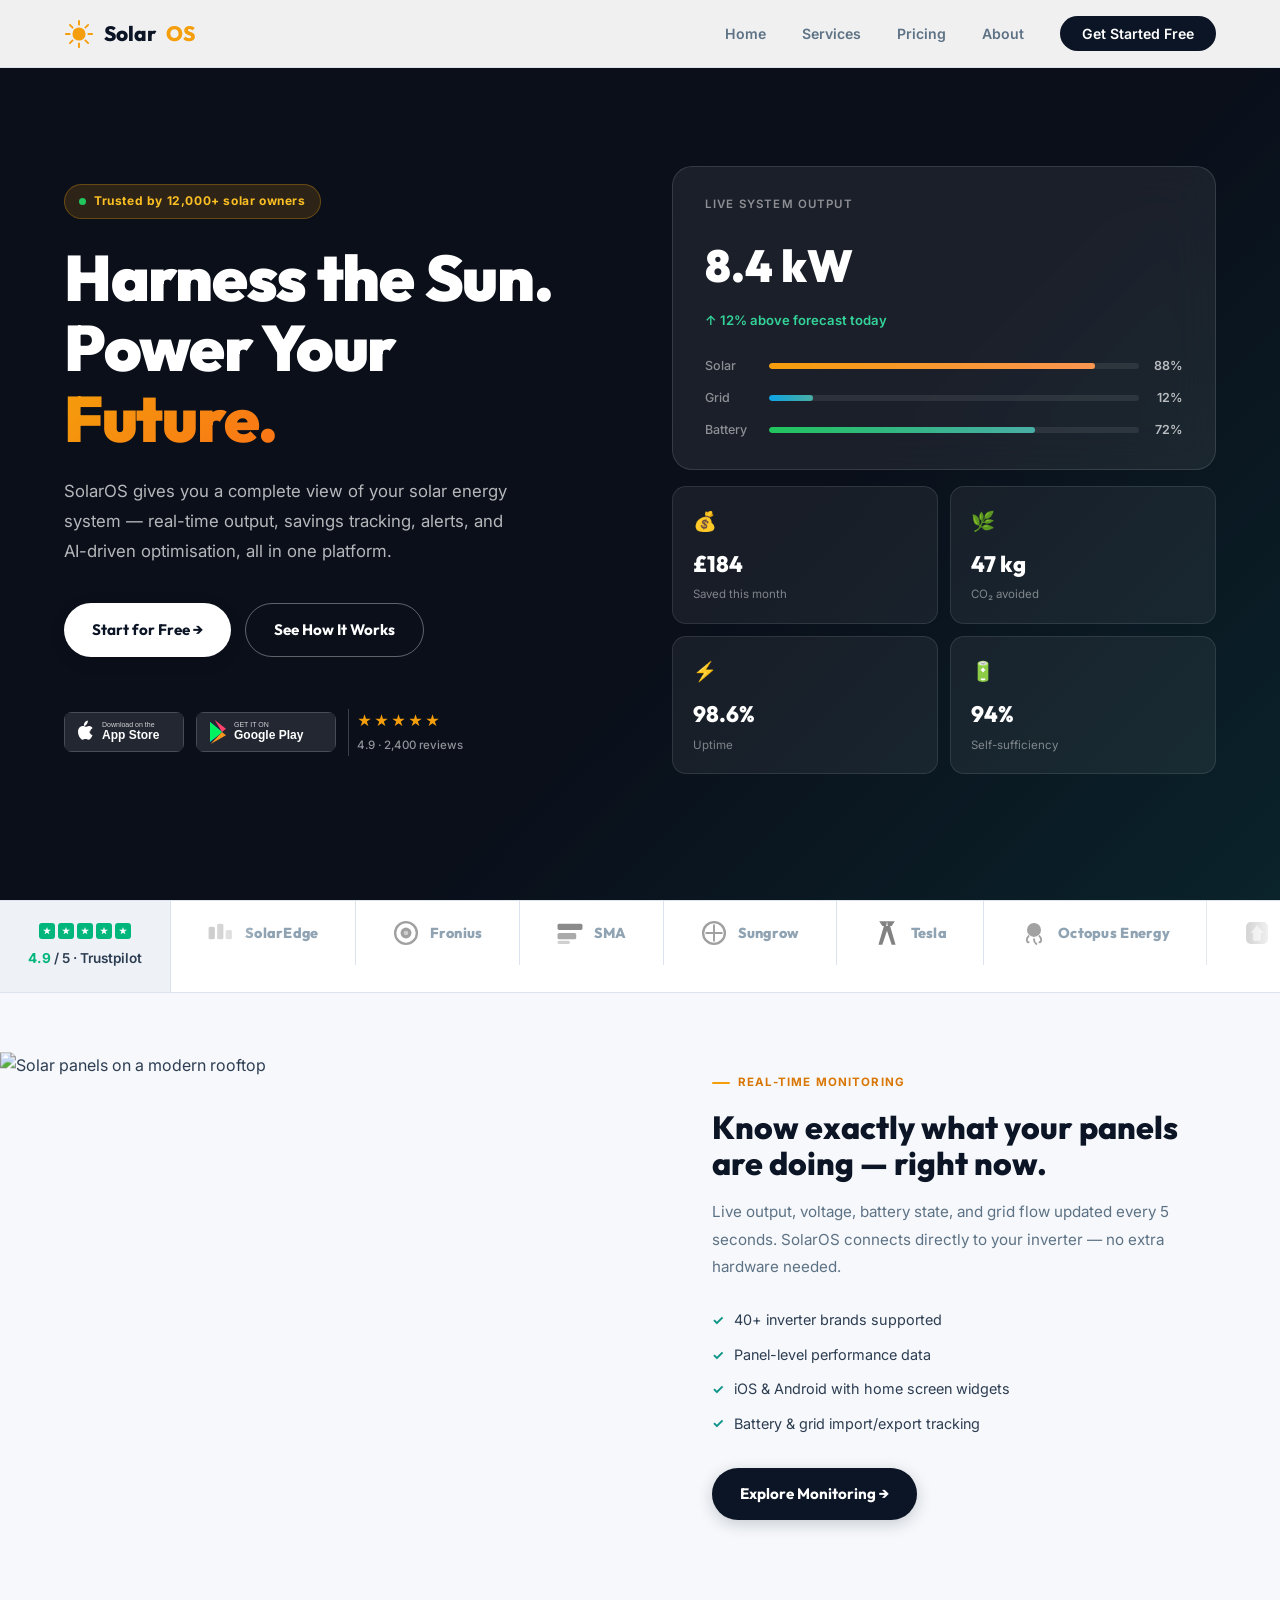
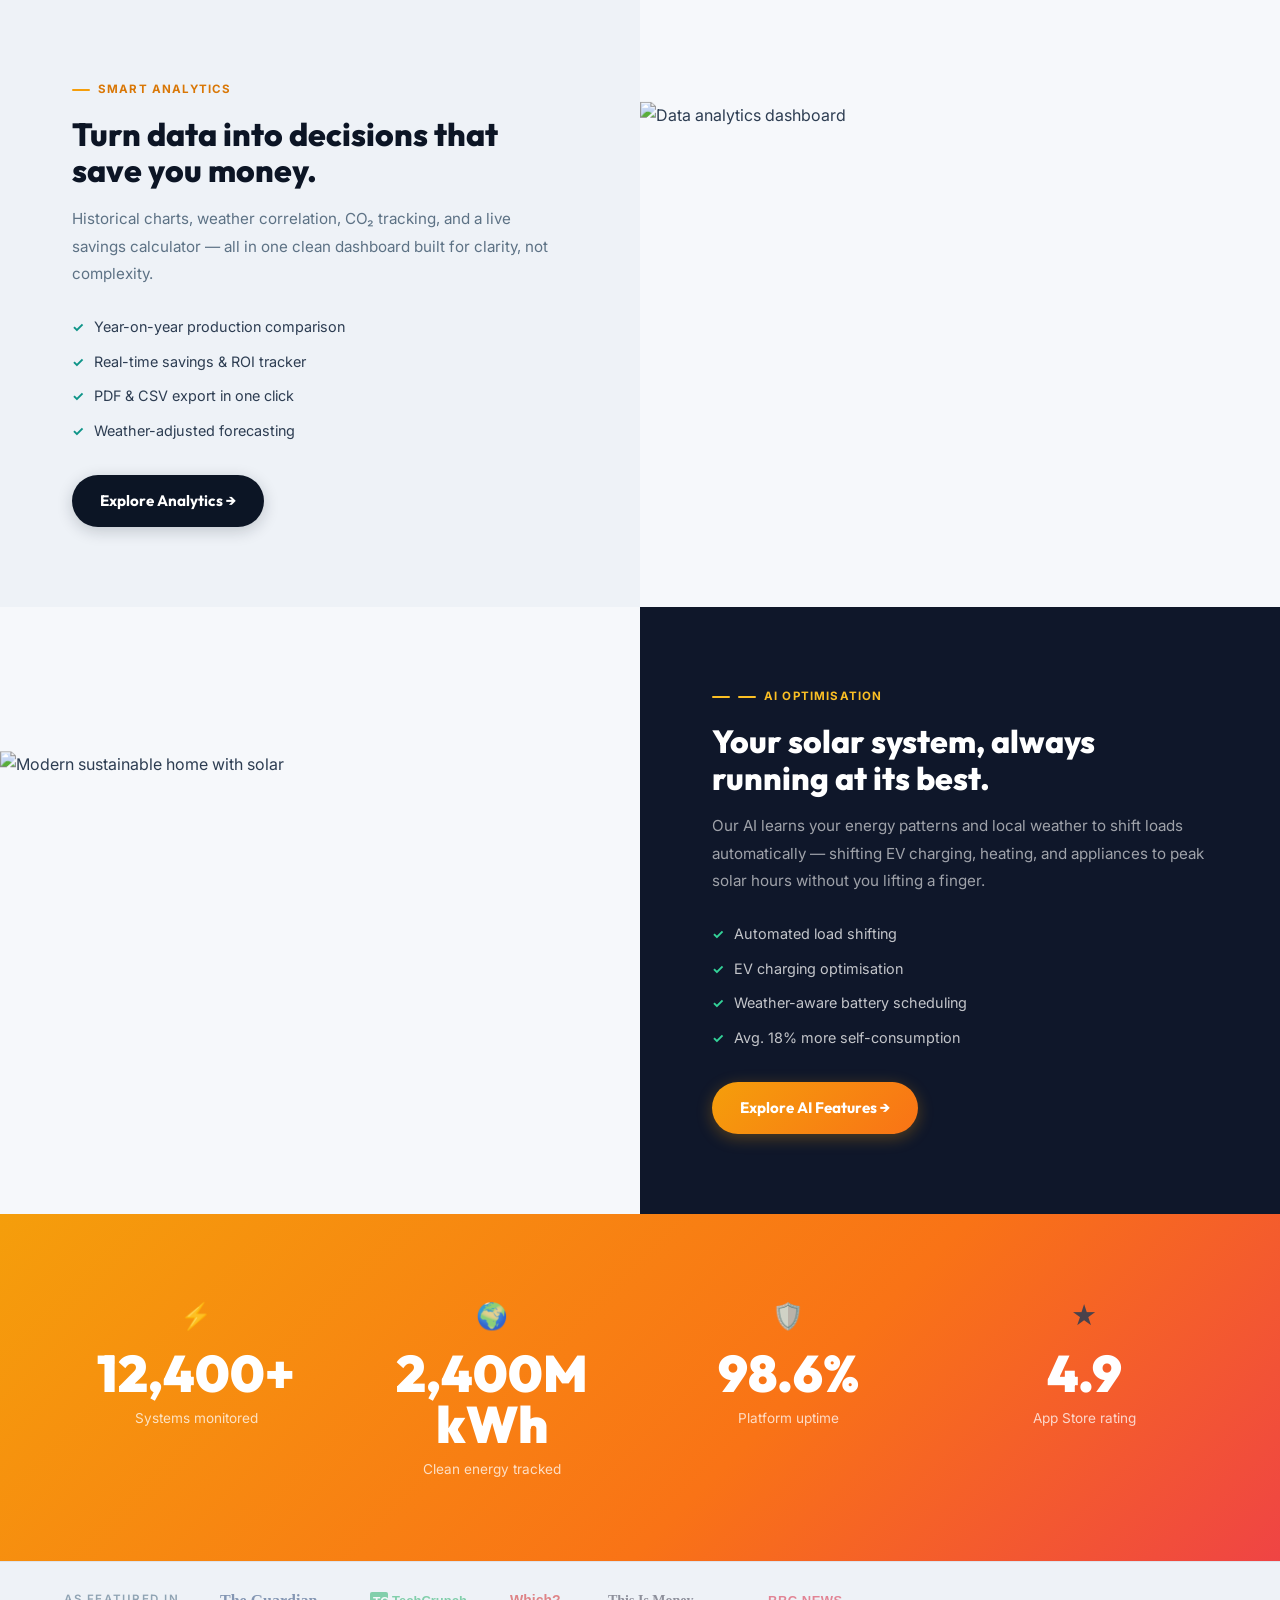
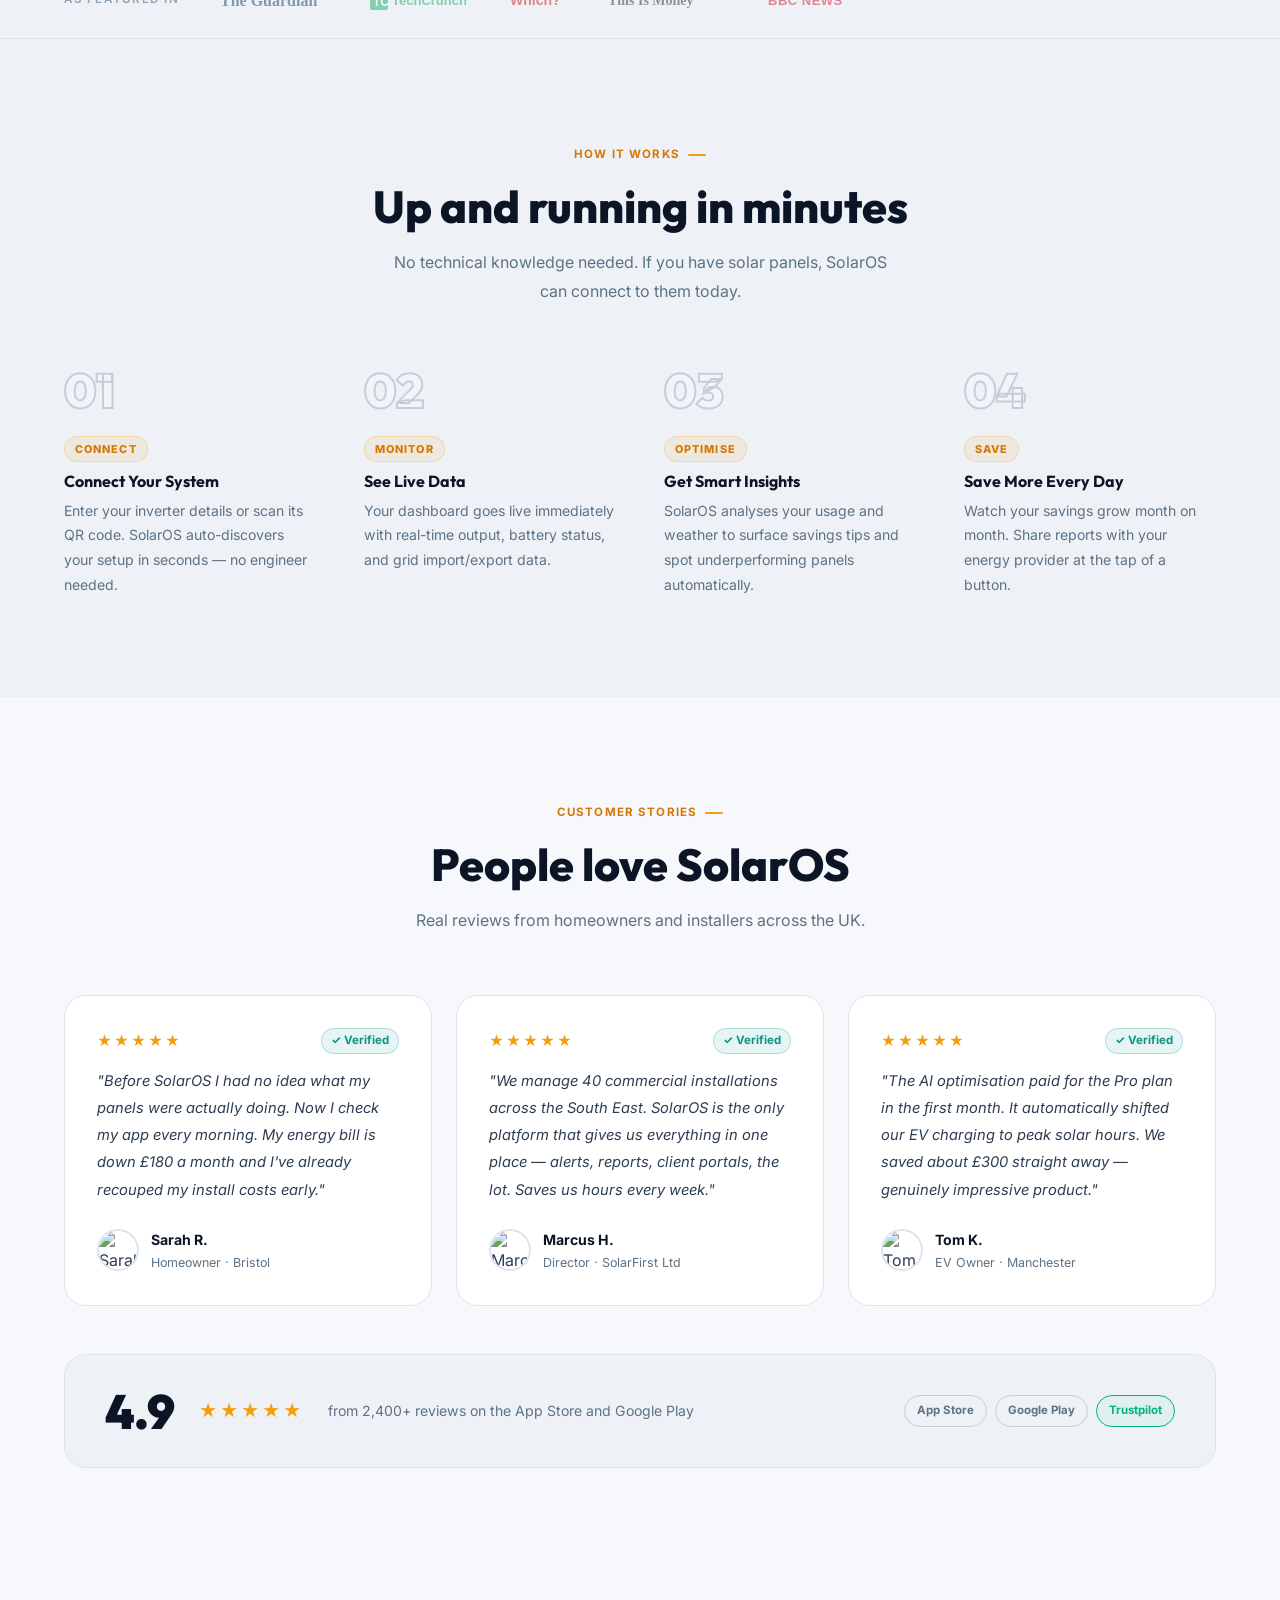
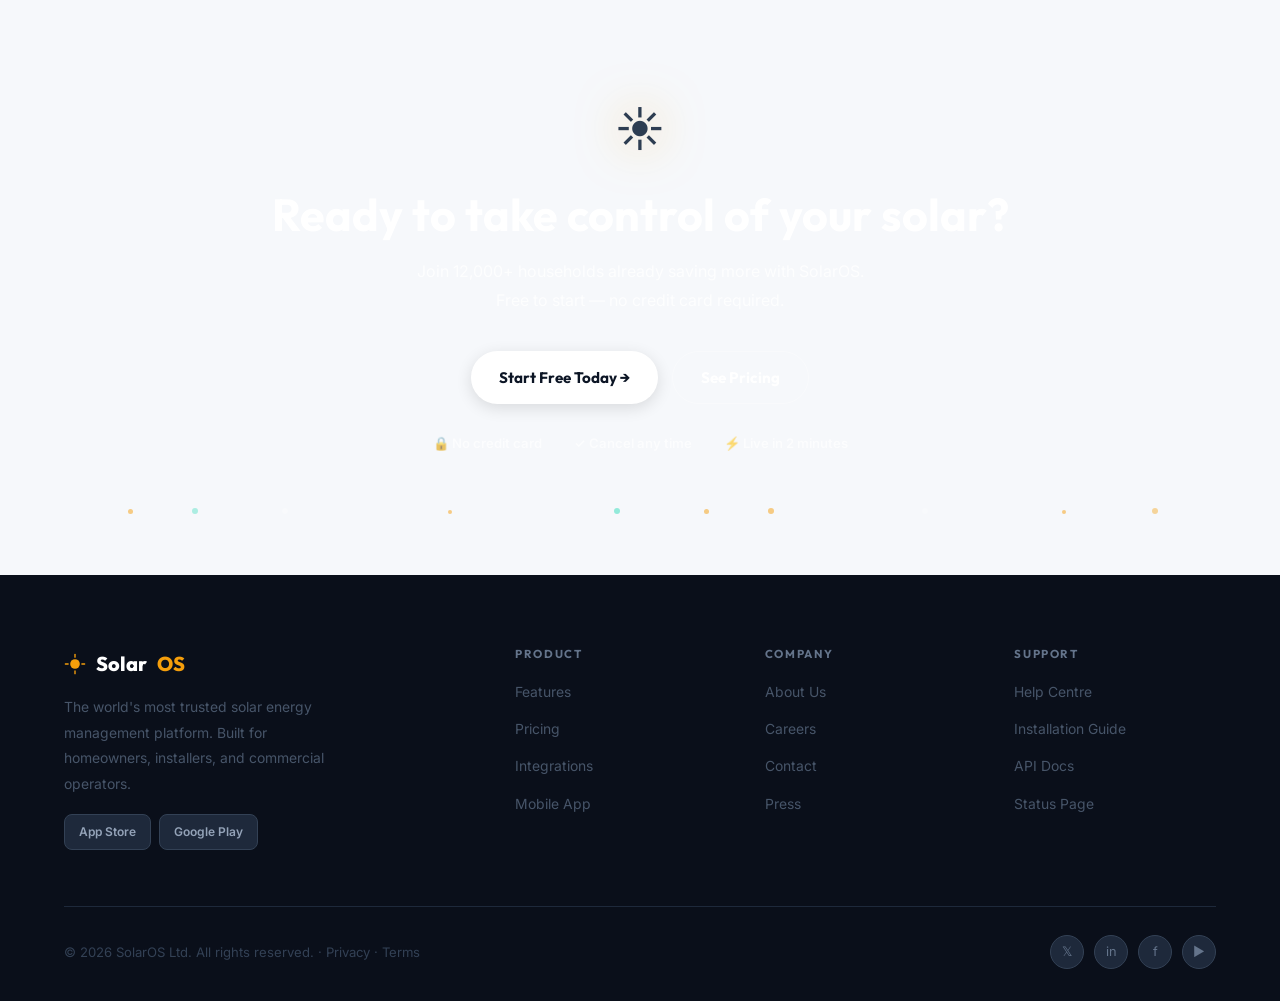
==== commit 15419418: "Add files via upload" ====
--- a/index.html
+++ b/index.html
@@ -132,57 +132,102 @@
   </div>
 </section>
 
-<!-- TRUSTED BY (real inverter brands + Trustpilot) -->
+<!-- TRUSTED BY — animated marquee -->
 <div class="trusted">
   <div class="trusted-inner">
-    <!-- Trustpilot Score -->
-    <div class="trustpilot-badge">
-      <div class="tp-stars">
-        <svg width="80" height="16" viewBox="0 0 80 16"><rect x="0" y="0" width="14" height="14" rx="2" fill="#00B67A"/><path d="M7 2.5l1.3 4h4.2l-3.4 2.5 1.3 4L7 10.5 3.6 13l1.3-4L1.5 6.5h4.2z" fill="white"/><rect x="16.6" y="0" width="14" height="14" rx="2" fill="#00B67A"/><path d="M23.6 2.5l1.3 4h4.2l-3.4 2.5 1.3 4-3.4-2.5-3.4 2.5 1.3-4-3.4-2.5h4.2z" fill="white"/><rect x="33.2" y="0" width="14" height="14" rx="2" fill="#00B67A"/><path d="M40.2 2.5l1.3 4h4.2l-3.4 2.5 1.3 4-3.4-2.5-3.4 2.5 1.3-4-3.4-2.5h4.2z" fill="white"/><rect x="49.8" y="0" width="14" height="14" rx="2" fill="#00B67A"/><path d="M56.8 2.5l1.3 4h4.2l-3.4 2.5 1.3 4-3.4-2.5-3.4 2.5 1.3-4-3.4-2.5h4.2z" fill="white"/><rect x="66.4" y="0" width="14" height="14" rx="2" fill="#00B67A"/><path d="M73.4 2.5l1.3 4h4.2l-3.4 2.5 1.3 4-3.4-2.5-3.4 2.5 1.3-4-3.4-2.5h4.2z" fill="white"/></svg>
-      </div>
-      <div class="tp-text"><strong>4.9</strong> on Trustpilot</div>
-    </div>
-    <div class="trusted-divider"></div>
-    <span class="trusted-label">Works with</span>
-    <div class="trusted-logos">
-      <!-- SolarEdge -->
-      <svg class="brand-logo" height="22" viewBox="0 0 110 22" fill="none" xmlns="http://www.w3.org/2000/svg">
-        <path d="M4 6C4 4.9 4.9 4 6 4h4l-2 4H4V6z" fill="#0070CC"/>
-        <path d="M4 10h4L6 14H4v-4z" fill="#0070CC" opacity=".7"/>
-        <path d="M8 10h4l-2 4H8V10z" fill="#0070CC" opacity=".5"/>
-        <text x="18" y="16" font-family="Arial" font-size="13" font-weight="700" fill="#0070CC" letter-spacing="-.3">SolarEdge</text>
-      </svg>
-      <!-- Fronius -->
-      <svg class="brand-logo" height="22" viewBox="0 0 90 22" fill="none">
-        <circle cx="10" cy="11" r="8" fill="#FF6600"/>
-        <circle cx="10" cy="11" r="4" fill="white"/>
-        <circle cx="10" cy="11" r="2" fill="#FF6600"/>
-        <text x="24" y="16" font-family="Arial" font-size="13" font-weight="800" fill="#FF6600" letter-spacing=".5">FRONIUS</text>
-      </svg>
-      <!-- SMA -->
-      <svg class="brand-logo" height="22" viewBox="0 0 60 22" fill="none">
-        <rect x="0" y="3" width="18" height="5" rx="1" fill="#004E9A"/>
-        <rect x="0" y="10" width="14" height="5" rx="1" fill="#6DB33F"/>
-        <text x="22" y="16" font-family="Arial" font-size="15" font-weight="900" fill="#004E9A">SMA</text>
-      </svg>
-      <!-- Sungrow -->
-      <svg class="brand-logo" height="22" viewBox="0 0 100 22" fill="none">
-        <path d="M2 11 C2 6.6 5.6 3 10 3s8 3.6 8 8-3.6 8-8 8-8-3.6-8-8z" fill="none" stroke="#00A0B0" stroke-width="2.5"/>
-        <path d="M10 7v8M6.5 11h7" stroke="#00A0B0" stroke-width="2" stroke-linecap="round"/>
-        <text x="24" y="16" font-family="Arial" font-size="13" font-weight="700" fill="#00A0B0">SUNGROW</text>
-      </svg>
-      <!-- Tesla Powerwall -->
-      <svg class="brand-logo" height="22" viewBox="0 0 80 22" fill="none">
-        <path d="M10 2H2l2.5 3H8L10 2zM10 2h8l-2.5 3H12L10 2z" fill="#CC0000"/>
-        <path d="M8 5l-5.5 15h3.5L10 7l4 13h3.5L12 5H8z" fill="#CC0000"/>
-        <text x="26" y="16" font-family="Arial" font-size="13" font-weight="700" fill="#333">Powerwall</text>
-      </svg>
-      <!-- Octopus Energy -->
-      <svg class="brand-logo" height="22" viewBox="0 0 120 22" fill="none">
-        <circle cx="10" cy="11" r="5" fill="#FF5BAE"/>
-        <path d="M7 14c-2 2-1 4 0 4M10 16c0 2 2 3 2 3M13 14c2 2 1 4 0 4" stroke="#FF5BAE" stroke-width="1.5" stroke-linecap="round" fill="none"/>
-        <text x="20" y="16" font-family="Arial" font-size="12" font-weight="700" fill="#FF5BAE">Octopus Energy</text>
-      </svg>
+
+    <!-- Trustpilot badge column -->
+    <div class="trusted-label-col">
+      <div class="trustpilot-badge">
+        <div class="tp-stars">
+          <div class="tp-star"><svg viewBox="0 0 10 10"><path d="M5 1l.9 2.8H9L6.5 5.5l.9 2.8L5 6.7 2.6 8.3l.9-2.8L1 3.8h3.1z" fill="white"/></svg></div>
+          <div class="tp-star"><svg viewBox="0 0 10 10"><path d="M5 1l.9 2.8H9L6.5 5.5l.9 2.8L5 6.7 2.6 8.3l.9-2.8L1 3.8h3.1z" fill="white"/></svg></div>
+          <div class="tp-star"><svg viewBox="0 0 10 10"><path d="M5 1l.9 2.8H9L6.5 5.5l.9 2.8L5 6.7 2.6 8.3l.9-2.8L1 3.8h3.1z" fill="white"/></svg></div>
+          <div class="tp-star"><svg viewBox="0 0 10 10"><path d="M5 1l.9 2.8H9L6.5 5.5l.9 2.8L5 6.7 2.6 8.3l.9-2.8L1 3.8h3.1z" fill="white"/></svg></div>
+          <div class="tp-star"><svg viewBox="0 0 10 10"><path d="M5 1l.9 2.8H9L6.5 5.5l.9 2.8L5 6.7 2.6 8.3l.9-2.8L1 3.8h3.1z" fill="white"/></svg></div>
+        </div>
+        <div class="tp-text"><strong>4.9</strong> / 5 · Trustpilot</div>
+      </div>
+    </div>
+
+    <!-- Infinite marquee -->
+    <div class="trusted-marquee-wrap">
+      <div class="trusted-marquee" id="brand-marquee">
+        <!-- Set 1 -->
+        <div class="brand-tile">
+          <svg class="brand-logo" viewBox="0 0 36 36" fill="none"><rect x="2" y="10" width="8" height="16" rx="2" fill="#0070CC"/><rect x="13" y="6" width="8" height="20" rx="2" fill="#0070CC" opacity=".7"/><rect x="24" y="14" width="8" height="12" rx="2" fill="#0070CC" opacity=".45"/></svg>
+          <span class="brand-name">SolarEdge</span>
+        </div>
+        <div class="brand-tile">
+          <svg class="brand-logo" viewBox="0 0 36 36" fill="none"><circle cx="18" cy="18" r="14" stroke="#FF6600" stroke-width="3"/><circle cx="18" cy="18" r="7" fill="#FF6600"/><circle cx="18" cy="18" r="3" fill="white"/></svg>
+          <span class="brand-name">Fronius</span>
+        </div>
+        <div class="brand-tile">
+          <svg class="brand-logo" viewBox="0 0 36 36" fill="none"><rect x="2" y="6" width="32" height="8" rx="2" fill="#004E9A"/><rect x="2" y="18" width="24" height="8" rx="2" fill="#6DB33F"/><rect x="2" y="28" width="16" height="4" rx="2" fill="#004E9A" opacity=".4"/></svg>
+          <span class="brand-name">SMA</span>
+        </div>
+        <div class="brand-tile">
+          <svg class="brand-logo" viewBox="0 0 36 36" fill="none"><circle cx="18" cy="18" r="14" fill="none" stroke="#00A0B0" stroke-width="3"/><line x1="18" y1="8" x2="18" y2="28" stroke="#00A0B0" stroke-width="2.5" stroke-linecap="round"/><line x1="8" y1="18" x2="28" y2="18" stroke="#00A0B0" stroke-width="2.5" stroke-linecap="round"/></svg>
+          <span class="brand-name">Sungrow</span>
+        </div>
+        <div class="brand-tile">
+          <svg class="brand-logo" viewBox="0 0 36 36" fill="none"><path d="M18 3H8l4 6h5l1-6zM18 3h10l-4 6h-5l-1-6z" fill="#CC0000"/><path d="M14 9L7 33h5l6-18 6 18h5L22 9h-8z" fill="#CC0000"/></svg>
+          <span class="brand-name">Tesla</span>
+        </div>
+        <div class="brand-tile">
+          <svg class="brand-logo" viewBox="0 0 36 36" fill="none"><circle cx="18" cy="14" r="9" fill="#FF5BAE"/><path d="M11 22c-4 4-2 8 0 8M18 26c0 4 3 6 3 6M25 22c4 4 2 8 0 8" stroke="#FF5BAE" stroke-width="2.5" stroke-linecap="round" fill="none"/></svg>
+          <span class="brand-name">Octopus Energy</span>
+        </div>
+        <div class="brand-tile">
+          <svg class="brand-logo" viewBox="0 0 36 36" fill="none"><rect x="4" y="4" width="28" height="28" rx="6" fill="#E2231A"/><path d="M10 18l8-10 8 10-3 0 0 10H13V18z" fill="white"/></svg>
+          <span class="brand-name">Huawei</span>
+        </div>
+        <div class="brand-tile">
+          <svg class="brand-logo" viewBox="0 0 36 36" fill="none"><rect x="4" y="10" width="28" height="16" rx="4" fill="#1a1a2e"/><rect x="7" y="13" width="8" height="10" rx="2" fill="#f59e0b"/><rect x="17" y="13" width="5" height="10" rx="2" fill="#f59e0b" opacity=".6"/><rect x="24" y="13" width="5" height="10" rx="2" fill="#f59e0b" opacity=".3"/></svg>
+          <span class="brand-name">GivEnergy</span>
+        </div>
+        <div class="brand-tile">
+          <svg class="brand-logo" viewBox="0 0 36 36" fill="none"><circle cx="18" cy="18" r="14" fill="#0070f3" opacity=".15"/><circle cx="18" cy="18" r="10" fill="none" stroke="#0070f3" stroke-width="2.5"/><path d="M13 18l4 4 6-8" stroke="#0070f3" stroke-width="2.5" stroke-linecap="round" stroke-linejoin="round"/></svg>
+          <span class="brand-name">Growatt</span>
+        </div>
+        <!-- Set 2 — exact duplicate for seamless loop -->
+        <div class="brand-tile">
+          <svg class="brand-logo" viewBox="0 0 36 36" fill="none"><rect x="2" y="10" width="8" height="16" rx="2" fill="#0070CC"/><rect x="13" y="6" width="8" height="20" rx="2" fill="#0070CC" opacity=".7"/><rect x="24" y="14" width="8" height="12" rx="2" fill="#0070CC" opacity=".45"/></svg>
+          <span class="brand-name">SolarEdge</span>
+        </div>
+        <div class="brand-tile">
+          <svg class="brand-logo" viewBox="0 0 36 36" fill="none"><circle cx="18" cy="18" r="14" stroke="#FF6600" stroke-width="3"/><circle cx="18" cy="18" r="7" fill="#FF6600"/><circle cx="18" cy="18" r="3" fill="white"/></svg>
+          <span class="brand-name">Fronius</span>
+        </div>
+        <div class="brand-tile">
+          <svg class="brand-logo" viewBox="0 0 36 36" fill="none"><rect x="2" y="6" width="32" height="8" rx="2" fill="#004E9A"/><rect x="2" y="18" width="24" height="8" rx="2" fill="#6DB33F"/><rect x="2" y="28" width="16" height="4" rx="2" fill="#004E9A" opacity=".4"/></svg>
+          <span class="brand-name">SMA</span>
+        </div>
+        <div class="brand-tile">
+          <svg class="brand-logo" viewBox="0 0 36 36" fill="none"><circle cx="18" cy="18" r="14" fill="none" stroke="#00A0B0" stroke-width="3"/><line x1="18" y1="8" x2="18" y2="28" stroke="#00A0B0" stroke-width="2.5" stroke-linecap="round"/><line x1="8" y1="18" x2="28" y2="18" stroke="#00A0B0" stroke-width="2.5" stroke-linecap="round"/></svg>
+          <span class="brand-name">Sungrow</span>
+        </div>
+        <div class="brand-tile">
+          <svg class="brand-logo" viewBox="0 0 36 36" fill="none"><path d="M18 3H8l4 6h5l1-6zM18 3h10l-4 6h-5l-1-6z" fill="#CC0000"/><path d="M14 9L7 33h5l6-18 6 18h5L22 9h-8z" fill="#CC0000"/></svg>
+          <span class="brand-name">Tesla</span>
+        </div>
+        <div class="brand-tile">
+          <svg class="brand-logo" viewBox="0 0 36 36" fill="none"><circle cx="18" cy="14" r="9" fill="#FF5BAE"/><path d="M11 22c-4 4-2 8 0 8M18 26c0 4 3 6 3 6M25 22c4 4 2 8 0 8" stroke="#FF5BAE" stroke-width="2.5" stroke-linecap="round" fill="none"/></svg>
+          <span class="brand-name">Octopus Energy</span>
+        </div>
+        <div class="brand-tile">
+          <svg class="brand-logo" viewBox="0 0 36 36" fill="none"><rect x="4" y="4" width="28" height="28" rx="6" fill="#E2231A"/><path d="M10 18l8-10 8 10-3 0 0 10H13V18z" fill="white"/></svg>
+          <span class="brand-name">Huawei</span>
+        </div>
+        <div class="brand-tile">
+          <svg class="brand-logo" viewBox="0 0 36 36" fill="none"><rect x="4" y="10" width="28" height="16" rx="4" fill="#1a1a2e"/><rect x="7" y="13" width="8" height="10" rx="2" fill="#f59e0b"/><rect x="17" y="13" width="5" height="10" rx="2" fill="#f59e0b" opacity=".6"/><rect x="24" y="13" width="5" height="10" rx="2" fill="#f59e0b" opacity=".3"/></svg>
+          <span class="brand-name">GivEnergy</span>
+        </div>
+        <div class="brand-tile">
+          <svg class="brand-logo" viewBox="0 0 36 36" fill="none"><circle cx="18" cy="18" r="14" fill="#0070f3" opacity=".15"/><circle cx="18" cy="18" r="10" fill="none" stroke="#0070f3" stroke-width="2.5"/><path d="M13 18l4 4 6-8" stroke="#0070f3" stroke-width="2.5" stroke-linecap="round" stroke-linejoin="round"/></svg>
+          <span class="brand-name">Growatt</span>
+        </div>
+      </div>
     </div>
   </div>
 </div>
--- a/css/style.css
+++ b/css/style.css
@@ -14,26 +14,36 @@
   --blue:       #0ea5e9;
   --green:      #22c55e;
 
-  --bg:         #ffffff;
-  --bg-soft:    #f8fafc;
+  /* Richer, non-white backgrounds */
+  --bg:         #f6f8fb;
+  --bg-soft:    #eef2f7;
   --bg-card:    #ffffff;
-  --bg-alt:     #f1f5f9;
-  --border:     #e8ecf0;
-  --border-mid: #cbd5e1;
-
-  --text:       #0f172a;
-  --text-mid:   #334155;
-  --text-muted: #64748b;
-  --text-light: #94a3b8;
+  --bg-alt:     #e9eef5;
+  --border:     #dde3ec;
+  --border-mid: #c4cdd9;
+
+  --text:       #0c1525;
+  --text-mid:   #2d3d52;
+  --text-muted: #5d7285;
+  --text-light: #8fa3b3;
 
   --grad-sun:   linear-gradient(135deg, #f59e0b 0%, #f97316 100%);
   --grad-teal:  linear-gradient(135deg, #0d9488 0%, #0ea5e9 100%);
 
-  --radius:     12px;
-  --radius-lg:  20px;
-  --shadow-sm:  0 1px 4px rgba(0,0,0,.06);
-  --shadow:     0 4px 20px rgba(0,0,0,.07);
-  --shadow-lg:  0 16px 48px rgba(0,0,0,.1);
+  --radius:     14px;
+  --radius-lg:  22px;
+  --shadow-sm:  0 1px 4px rgba(12,21,37,.07);
+  --shadow:     0 4px 20px rgba(12,21,37,.09);
+  --shadow-lg:  0 16px 48px rgba(12,21,37,.13);
+}
+
+/* Subtle dot-grid on body for depth */
+body::before {
+  content: '';
+  position: fixed; inset: 0; z-index: -1; pointer-events: none;
+  background-image: radial-gradient(circle, #c8d4e0 1px, transparent 1px);
+  background-size: 28px 28px;
+  opacity: .35;
 }
 
 /* ---------- Reset ---------- */
@@ -229,17 +239,74 @@
 .hero-mini-card .mini-val { font-family: 'Outfit', sans-serif; font-size: 1.4rem; font-weight: 800; color: #fff; margin-bottom: 2px; }
 .hero-mini-card .mini-lbl { font-size: .72rem; color: rgba(255,255,255,.45); }
 
-/* ---------- Trusted by ---------- */
+/* ---------- Trusted by — marquee ---------- */
 .trusted {
-  padding: 32px 5%;
+  padding: 0;
   border-top: 1px solid var(--border); border-bottom: 1px solid var(--border);
-}
-.trusted-inner { max-width: 1180px; margin: 0 auto; display: flex; align-items: center; gap: 48px; flex-wrap: wrap; }
-.trusted-label { font-size: .72rem; color: var(--text-light); text-transform: uppercase; letter-spacing: .14em; font-weight: 600; white-space: nowrap; }
-.trusted-logos { display: flex; align-items: center; gap: 44px; flex-wrap: wrap; }
-.trusted-logos span {
-  font-family: 'Outfit', sans-serif; font-size: .95rem; font-weight: 800;
-  color: #d1d5db; letter-spacing: .06em;
+  background: var(--bg-card);
+  overflow: hidden;
+}
+.trusted-inner {
+  display: flex; align-items: stretch;
+}
+.trusted-label-col {
+  flex-shrink: 0;
+  padding: 22px 28px;
+  display: flex; align-items: center;
+  border-right: 1px solid var(--border);
+  background: var(--bg-soft);
+  gap: 10px;
+}
+.trustpilot-badge {
+  display: flex; flex-direction: column; gap: 4px;
+}
+.tp-stars { display: flex; gap: 3px; }
+.tp-star {
+  width: 16px; height: 16px; border-radius: 3px; background: #00b67a;
+  display: flex; align-items: center; justify-content: center;
+}
+.tp-star svg { width: 10px; height: 10px; }
+.tp-text { font-size: .75rem; color: var(--text-muted); font-weight: 600; }
+.tp-text strong { color: #00b67a; }
+.trusted-divider { width: 1px; background: var(--border); margin: 12px 0; }
+
+/* Marquee track */
+.trusted-marquee-wrap {
+  flex: 1; overflow: hidden; position: relative;
+  mask-image: linear-gradient(to right, transparent 0%, black 8%, black 92%, transparent 100%);
+  -webkit-mask-image: linear-gradient(to right, transparent 0%, black 8%, black 92%, transparent 100%);
+}
+.trusted-marquee {
+  display: flex; align-items: center; gap: 0;
+  width: max-content;
+  animation: marquee-scroll 26s linear infinite;
+}
+.trusted-marquee:hover { animation-play-state: paused; }
+@keyframes marquee-scroll {
+  from { transform: translateX(0); }
+  to   { transform: translateX(-50%); }
+}
+.brand-tile {
+  display: flex; align-items: center; gap: 10px;
+  padding: 18px 36px;
+  border-right: 1px solid var(--border);
+  transition: background .25s;
+  cursor: default;
+  white-space: nowrap;
+}
+.brand-tile:hover { background: var(--bg-soft); }
+.brand-tile:hover .brand-logo { opacity: 1; filter: none; transform: scale(1.06); }
+.brand-tile:hover .brand-name { color: var(--text); }
+
+.brand-logo {
+  width: 28px; height: 28px; flex-shrink: 0;
+  opacity: .5; filter: grayscale(1);
+  transition: opacity .3s, filter .3s, transform .3s;
+}
+.brand-name {
+  font-family: 'Outfit', sans-serif; font-size: .9rem; font-weight: 800;
+  color: var(--text-light); letter-spacing: .02em;
+  transition: color .3s;
 }
 
 /* ---------- Image Feature Rows ---------- */
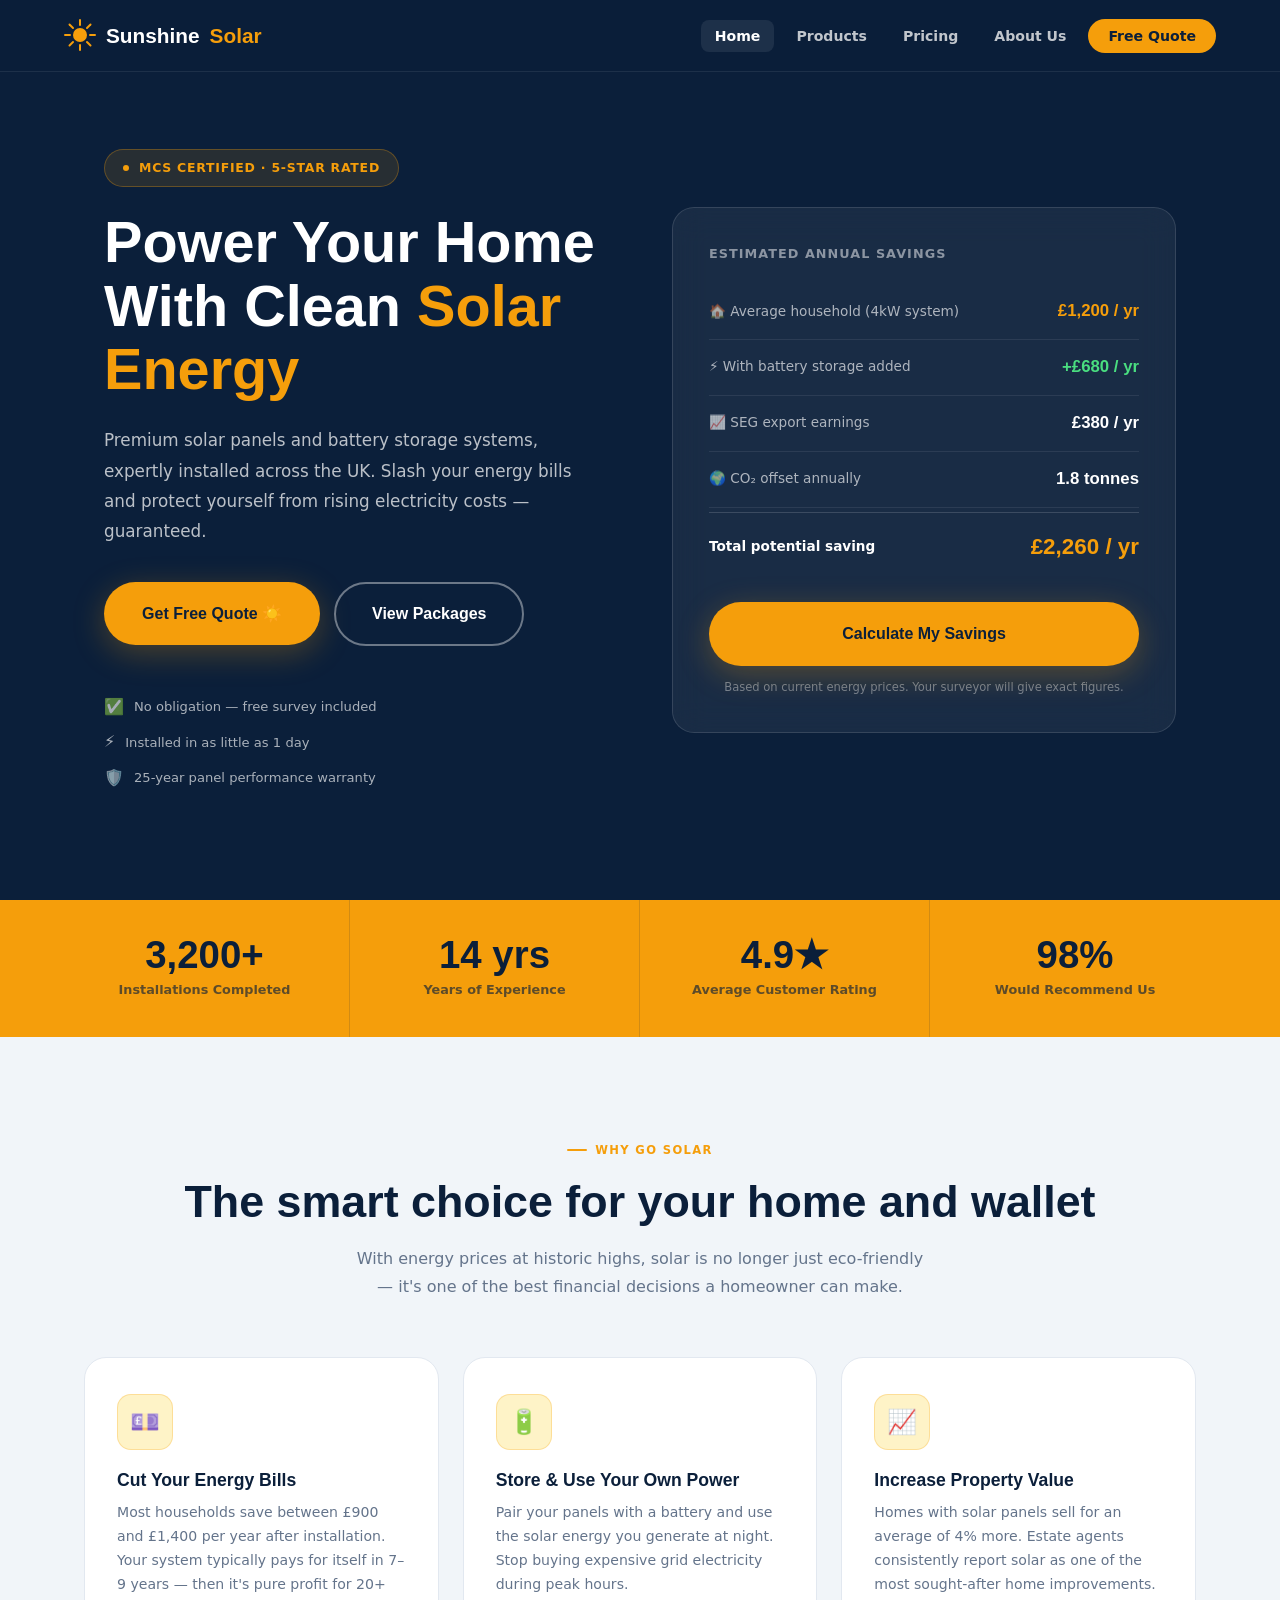
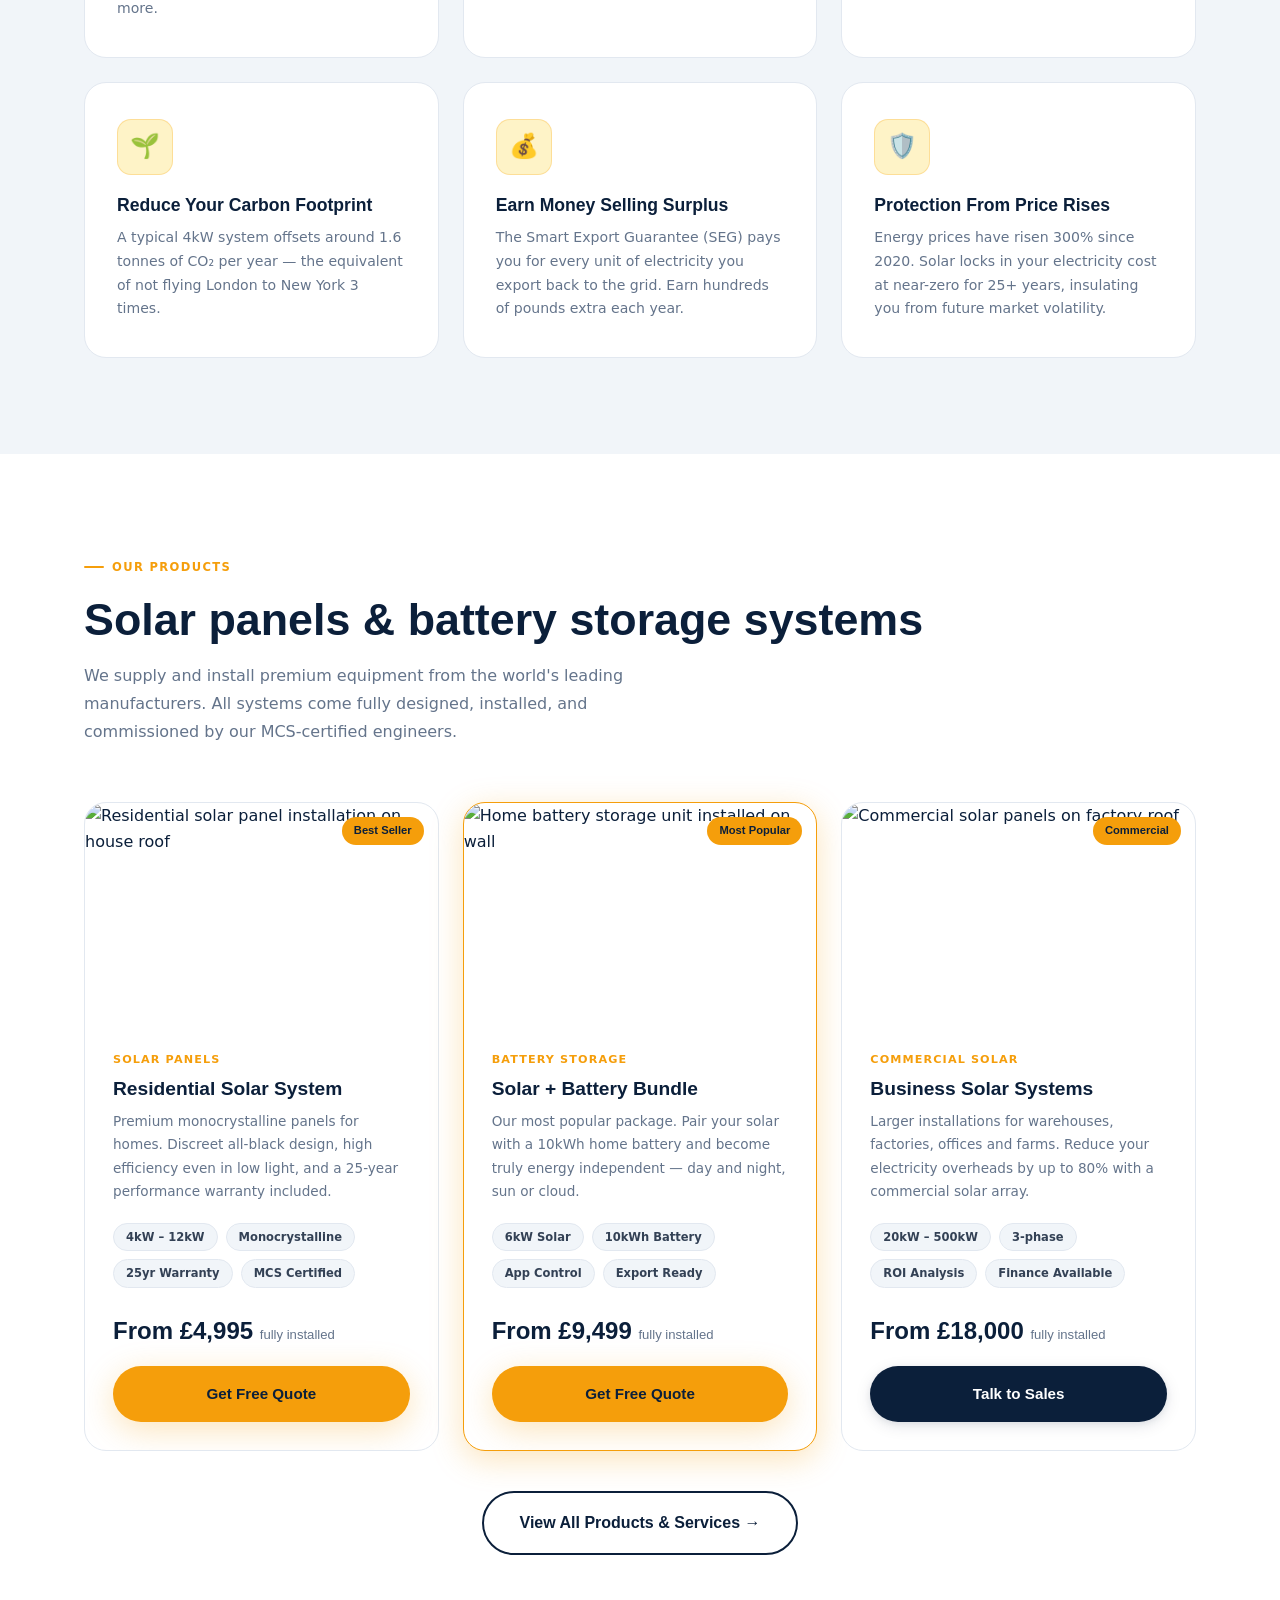
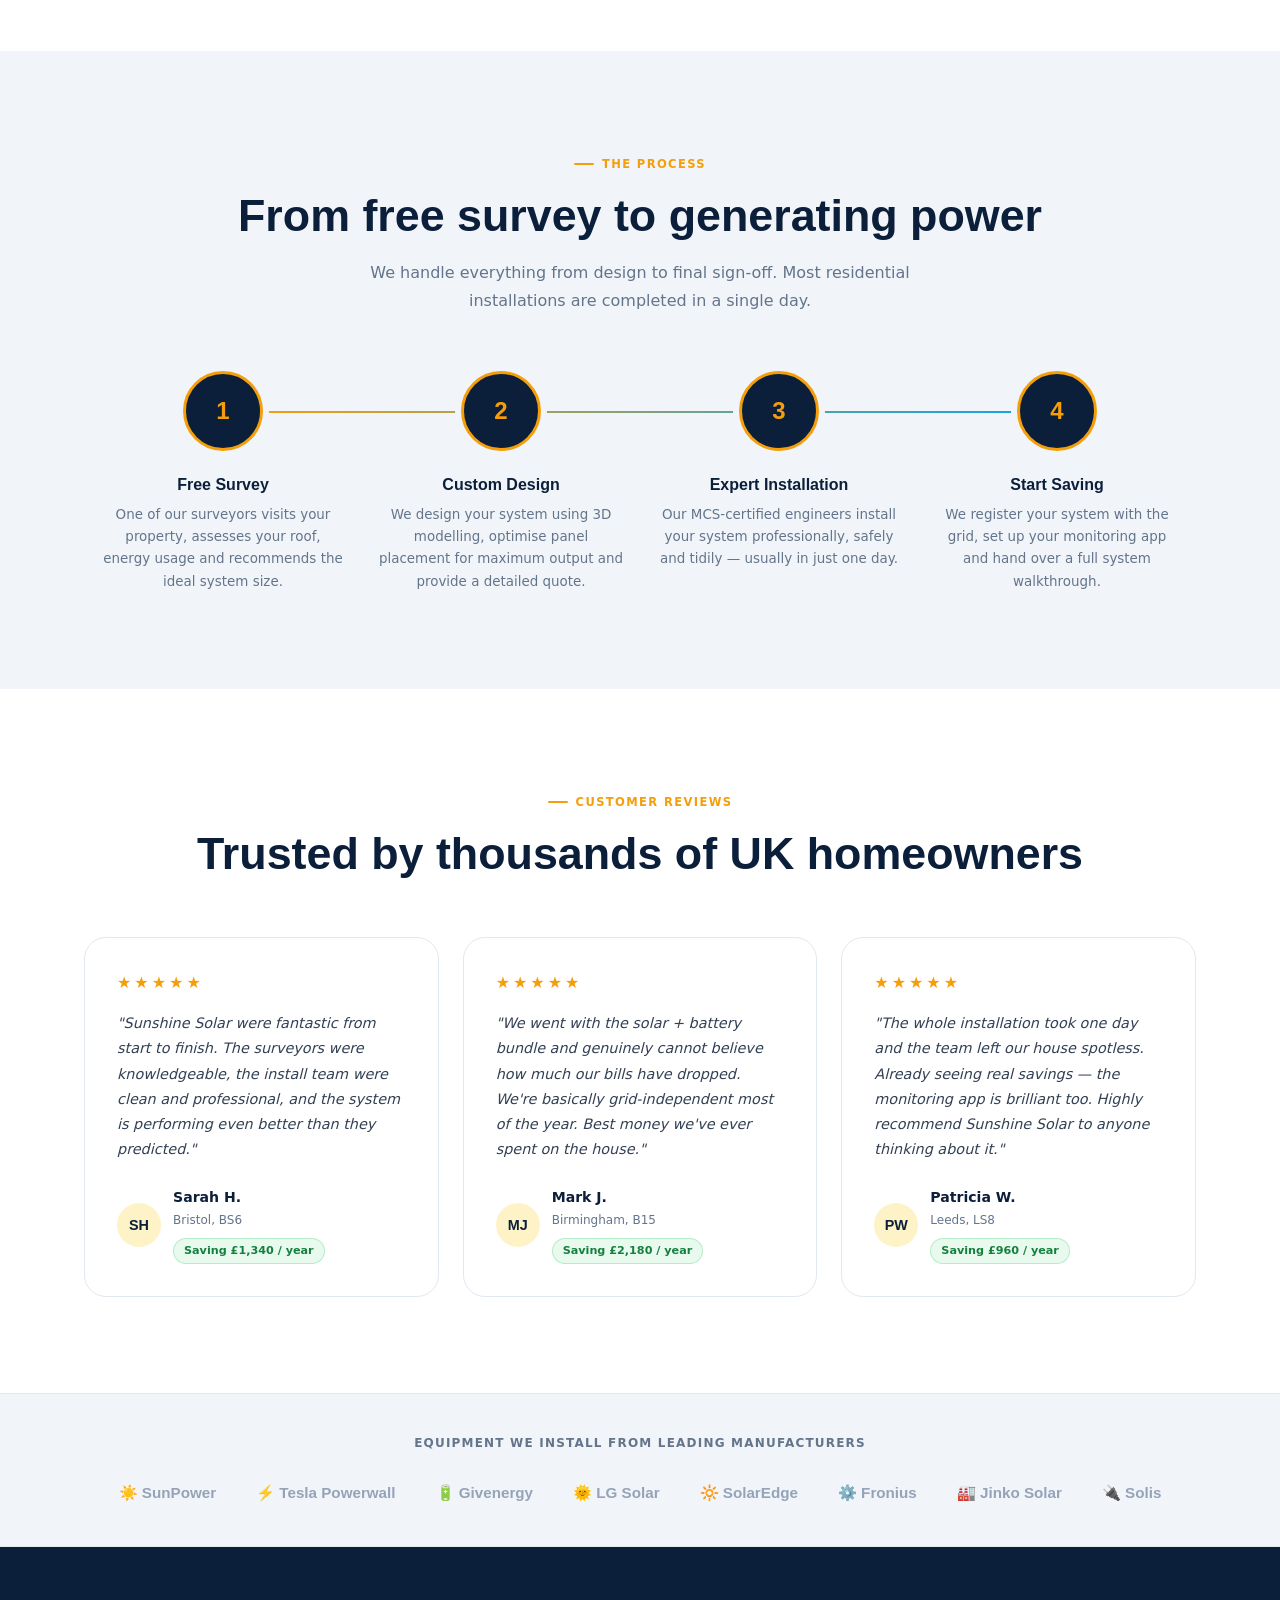
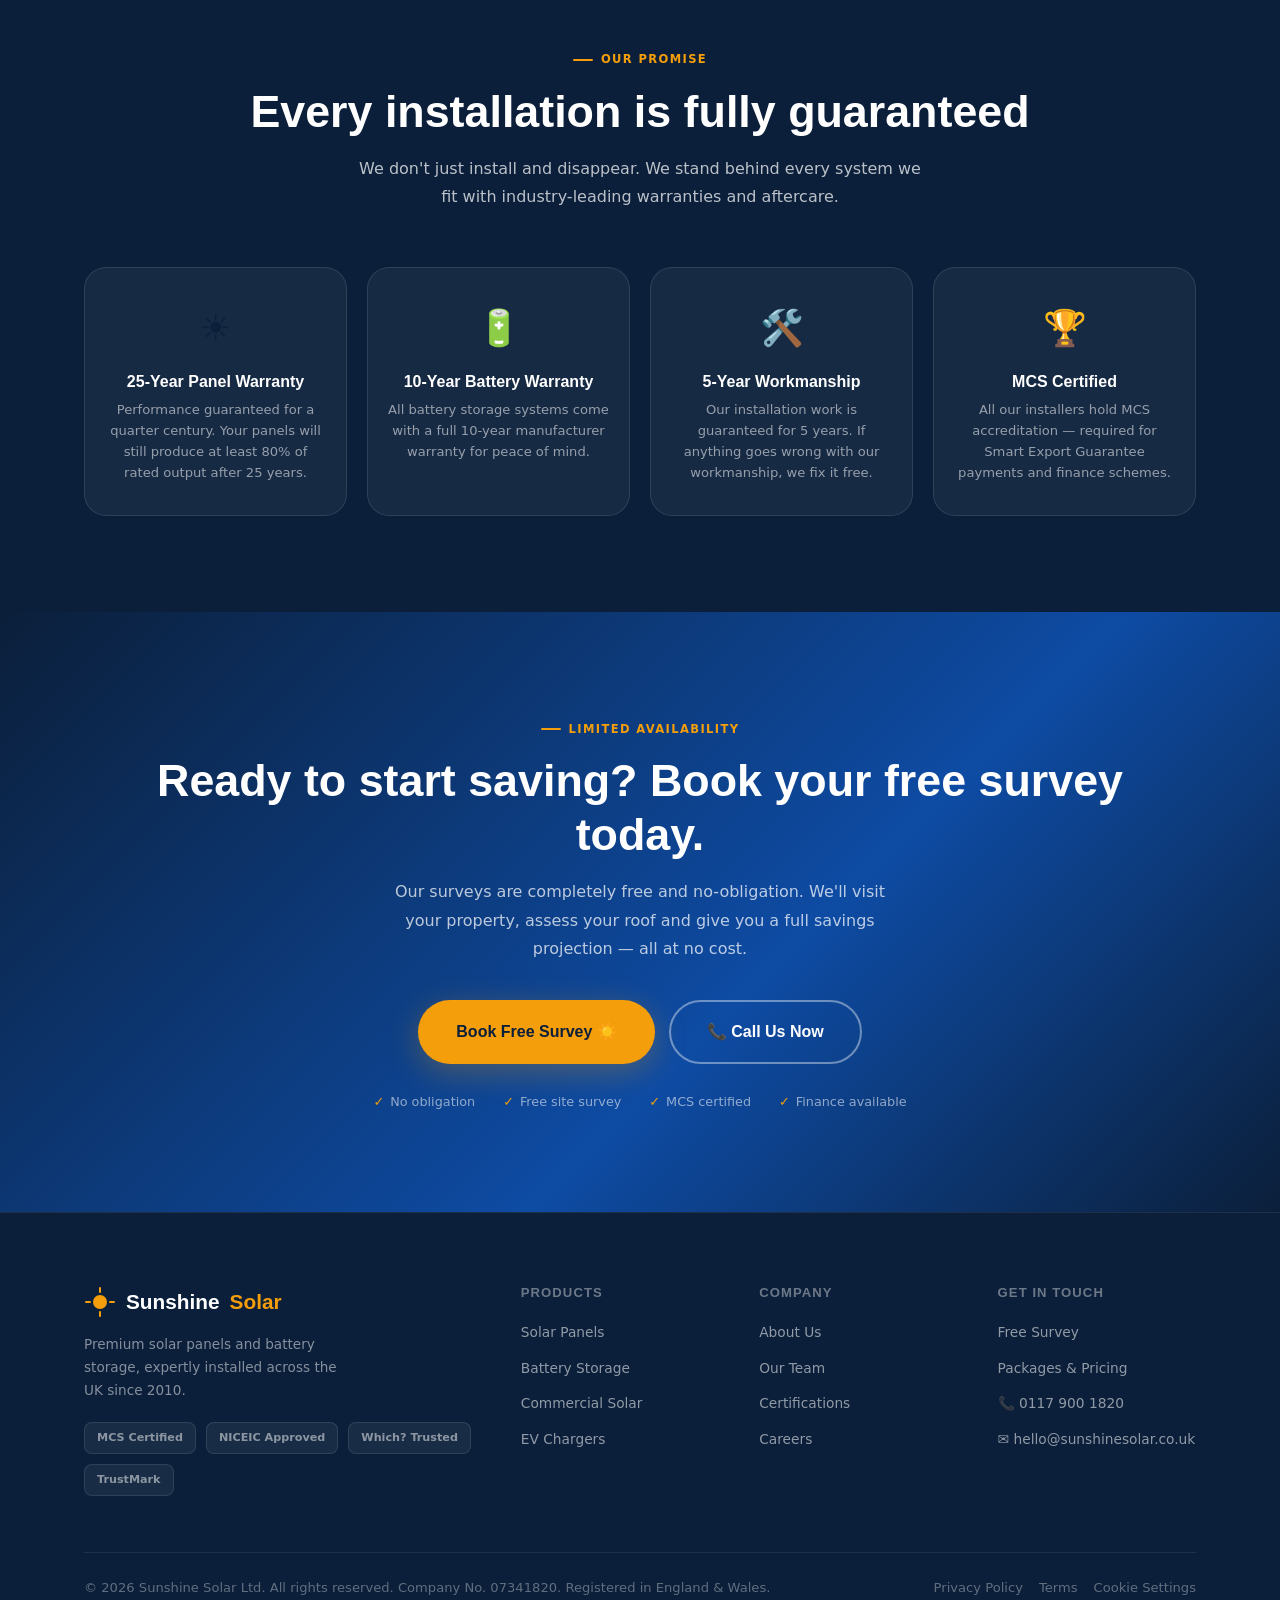
==== commit a56159e3: "Add files via upload" ====
--- a/index.html
+++ b/index.html
@@ -3,8 +3,8 @@
 <head>
   <meta charset="UTF-8">
   <meta name="viewport" content="width=device-width, initial-scale=1.0">
-  <title>SolarOS — Smart Solar Energy Management</title>
-  <meta name="description" content="SolarOS helps homeowners and businesses monitor, manage, and maximise their solar energy systems with real-time insights and smart automation.">
+  <title>Sunshine Solar — Solar Panels & Battery Storage UK</title>
+  <meta name="description" content="Sunshine Solar installs premium solar panels and battery storage systems for homes and businesses across the UK. Get a free quote today.">
   <link rel="stylesheet" href="css/style.css">
 </head>
 <body>
@@ -12,373 +12,256 @@
 <!-- NAV -->
 <nav class="nav">
   <a href="/" class="nav-logo">
-    <svg viewBox="0 0 32 32" fill="none"><circle cx="16" cy="16" r="7" fill="#f59e0b"/><g stroke="#f59e0b" stroke-width="2" stroke-linecap="round"><line x1="16" y1="2" x2="16" y2="6"/><line x1="16" y1="26" x2="16" y2="30"/><line x1="2" y1="16" x2="6" y2="16"/><line x1="26" y1="16" x2="30" y2="16"/><line x1="6.3" y1="6.3" x2="9.2" y2="9.2"/><line x1="22.8" y1="22.8" x2="25.7" y2="25.7"/><line x1="25.7" y1="6.3" x2="22.8" y2="9.2"/><line x1="9.2" y1="22.8" x2="6.3" y2="25.7"/></g></svg>
-    Solar<span>OS</span>
+    <svg viewBox="0 0 32 32" fill="none" width="32" height="32">
+      <circle cx="16" cy="16" r="7" fill="#f59e0b"/>
+      <g stroke="#f59e0b" stroke-width="2" stroke-linecap="round">
+        <line x1="16" y1="1" x2="16" y2="6"/>
+        <line x1="16" y1="26" x2="16" y2="31"/>
+        <line x1="1" y1="16" x2="6" y2="16"/>
+        <line x1="26" y1="16" x2="31" y2="16"/>
+        <line x1="5.5" y1="5.5" x2="9" y2="9"/>
+        <line x1="23" y1="23" x2="26.5" y2="26.5"/>
+        <line x1="26.5" y1="5.5" x2="23" y2="9"/>
+        <line x1="9" y1="23" x2="5.5" y2="26.5"/>
+      </g>
+    </svg>
+    Sunshine <span>Solar</span>
   </a>
   <ul class="nav-links">
-    <li><a href="/">Home</a></li>
-    <li><a href="/services">Services</a></li>
+    <li><a href="/" class="active">Home</a></li>
+    <li><a href="/services">Products</a></li>
     <li><a href="/pricing">Pricing</a></li>
-    <li><a href="/about">About</a></li>
-    <li><a href="/contact" class="nav-cta">Get Started Free</a></li>
+    <li><a href="/about">About Us</a></li>
+    <li><a href="/contact" class="nav-cta">Free Quote</a></li>
   </ul>
   <button class="nav-burger">☰</button>
 </nav>
 <nav class="nav-mobile">
   <a href="/">Home</a>
-  <a href="/services">Services</a>
+  <a href="/services">Products</a>
   <a href="/pricing">Pricing</a>
-  <a href="/about">About</a>
-  <a href="/contact" class="nav-cta">Get Started Free</a>
+  <a href="/about">About Us</a>
+  <a href="/contact" class="nav-cta">Free Quote</a>
 </nav>
 
 <!-- HERO -->
 <section class="hero">
-  <div class="hero-bg"></div>
+  <div class="hero-bg-img"></div>
   <div class="hero-overlay"></div>
   <div class="hero-inner">
-    <div class="hero-content">
-      <div class="hero-badge fade-in">
-        <span class="dot"></span> Trusted by 12,000+ solar owners
-      </div>
-      <h1 class="fade-in delay-1">Harness the Sun.<br>Power Your <span class="highlight">Future.</span></h1>
-      <p class="hero-desc fade-in delay-2">SolarOS gives you a complete view of your solar energy system — real-time output, savings tracking, alerts, and AI-driven optimisation, all in one platform.</p>
+    <!-- Left content -->
+    <div>
+      <div class="hero-eyebrow fade-in">
+        <span class="dot"></span>
+        MCS Certified · 5-Star Rated
+      </div>
+      <h1 class="fade-in delay-1">Power Your Home With Clean <em>Solar Energy</em></h1>
+      <p class="hero-desc fade-in delay-2">Premium solar panels and battery storage systems, expertly installed across the UK. Slash your energy bills and protect yourself from rising electricity costs — guaranteed.</p>
       <div class="hero-btns fade-in delay-3">
-        <a href="/contact" class="btn btn-white">Start for Free →</a>
-        <a href="/services" class="btn btn-outline" style="color:#fff;border-color:rgba(255,255,255,.35)">See How It Works</a>
-      </div>
-      <div class="hero-app-badges fade-in delay-3">
-        <!-- App Store -->
-        <a href="#" class="app-badge">
-          <svg viewBox="0 0 120 40" fill="none" xmlns="http://www.w3.org/2000/svg" width="120" height="40">
-            <rect width="120" height="40" rx="6" fill="white" fill-opacity="0.1" stroke="white" stroke-opacity="0.35" stroke-width="1"/>
-            <path d="M14 20c0-3.31 2.69-6 6-6s6 2.69 6 6-2.69 6-6 6-6-2.69-6-6z" fill="none"/>
-            <path d="M22.5 12.5c.9-1.1 1.5-2.5 1.3-4-.9.1-1.9.6-2.5 1.3-1.1 1.3-1.6 2.7-1.4 4.1 1 .1 2-.4 2.6-1.4z" fill="white"/>
-            <path d="M26 20.6c0-2.7 1.6-4 2.6-4.7-.8-1.2-2.1-1.9-3.4-2-1.4-.1-2.8.8-3.5.8-.7 0-1.9-.8-3.1-.7-1.6 0-3 .9-3.8 2.4-1.6 2.8-.4 7 1.1 9.2.7 1 1.6 2.2 2.8 2.1 1.1 0 1.5-.7 2.8-.7s1.7.7 2.9.7c1.2 0 2-.9 2.8-2 .9-1.2 1.3-2.5 1.3-2.5-1.9-.7-3.5-2.5-3.5-4.6z" fill="white"/>
-            <text x="38" y="15" fill="white" font-family="Arial" font-size="7" opacity="0.8">Download on the</text>
-            <text x="38" y="27" fill="white" font-family="Arial" font-size="12" font-weight="bold">App Store</text>
-          </svg>
-        </a>
-        <!-- Google Play -->
-        <a href="#" class="app-badge">
-          <svg viewBox="0 0 140 40" fill="none" xmlns="http://www.w3.org/2000/svg" width="140" height="40">
-            <rect width="140" height="40" rx="6" fill="white" fill-opacity="0.1" stroke="white" stroke-opacity="0.35" stroke-width="1"/>
-            <path d="M14 10l12 10-12 10V10z" fill="url(#gp1)"/>
-            <path d="M14 10l12 10-5 4.2L14 29V10z" fill="url(#gp2)"/>
-            <path d="M26 20l4 3.3-15.3 8.7 11.3-12z" fill="url(#gp3)"/>
-            <path d="M26 20l4-3.3-11.3-8.7 7.3 12z" fill="url(#gp4)"/>
-            <defs>
-              <linearGradient id="gp1" x1="14" y1="10" x2="26" y2="20"><stop stop-color="#00D2FF"/><stop offset="1" stop-color="#3A7BD5"/></linearGradient>
-              <linearGradient id="gp2" x1="14" y1="20" x2="26" y2="24"><stop stop-color="#00F260"/><stop offset="1" stop-color="#0575E6"/></linearGradient>
-              <linearGradient id="gp3" x1="14" y1="20" x2="30" y2="32"><stop stop-color="#F7971E"/><stop offset="1" stop-color="#FFD200"/></linearGradient>
-              <linearGradient id="gp4" x1="14" y1="10" x2="30" y2="20"><stop stop-color="#FF416C"/><stop offset="1" stop-color="#FF4B2B"/></linearGradient>
-            </defs>
-            <text x="38" y="15" fill="white" font-family="Arial" font-size="7" opacity="0.8">GET IT ON</text>
-            <text x="38" y="27" fill="white" font-family="Arial" font-size="12" font-weight="bold">Google Play</text>
-          </svg>
-        </a>
-        <div class="hero-rating">
-          <div class="hero-rating-stars">★★★★★</div>
-          <div class="hero-rating-text">4.9 · 2,400 reviews</div>
-        </div>
-      </div>
-    </div>
-    <div class="hero-visual">
-      <div class="hero-card" style="animation: fadeInUp .8s .3s ease both">
-        <div class="hero-card-title">Live System Output</div>
-        <div class="hero-card-kpi">8.4 kW</div>
-        <div class="hero-card-sub">↑ 12% above forecast today</div>
-        <div class="hero-bars">
-          <div class="hero-bar-row">
-            <span class="bar-lbl">Solar</span>
-            <div class="bar-track"><div class="bar-fill" data-width="88%" style="background:linear-gradient(90deg,#f59e0b,#f97316);width:0%"></div></div>
-            <span class="bar-val">88%</span>
-          </div>
-          <div class="hero-bar-row">
-            <span class="bar-lbl">Grid</span>
-            <div class="bar-track"><div class="bar-fill" data-width="12%" style="background:linear-gradient(90deg,#0ea5e9,#0d9488);width:0%"></div></div>
-            <span class="bar-val">12%</span>
-          </div>
-          <div class="hero-bar-row">
-            <span class="bar-lbl">Battery</span>
-            <div class="bar-track"><div class="bar-fill" data-width="72%" style="background:linear-gradient(90deg,#22c55e,#0d9488);width:0%"></div></div>
-            <span class="bar-val">72%</span>
-          </div>
-        </div>
-      </div>
-      <div class="hero-mini-cards" style="animation: fadeInUp .8s .5s ease both">
-        <div class="hero-mini-card">
-          <div class="mini-icon">💰</div>
-          <div class="mini-val">£184</div>
-          <div class="mini-lbl">Saved this month</div>
-        </div>
-        <div class="hero-mini-card">
-          <div class="mini-icon">🌿</div>
-          <div class="mini-val">47 kg</div>
-          <div class="mini-lbl">CO₂ avoided</div>
-        </div>
-        <div class="hero-mini-card">
-          <div class="mini-icon">⚡</div>
-          <div class="mini-val">98.6%</div>
-          <div class="mini-lbl">Uptime</div>
-        </div>
-        <div class="hero-mini-card">
-          <div class="mini-icon">🔋</div>
-          <div class="mini-val">94%</div>
-          <div class="mini-lbl">Self-sufficiency</div>
-        </div>
-      </div>
-    </div>
-  </div>
-</section>
-
-<!-- TRUSTED BY — animated marquee -->
-<div class="trusted">
-  <div class="trusted-inner">
-
-    <!-- Trustpilot badge column -->
-    <div class="trusted-label-col">
-      <div class="trustpilot-badge">
-        <div class="tp-stars">
-          <div class="tp-star"><svg viewBox="0 0 10 10"><path d="M5 1l.9 2.8H9L6.5 5.5l.9 2.8L5 6.7 2.6 8.3l.9-2.8L1 3.8h3.1z" fill="white"/></svg></div>
-          <div class="tp-star"><svg viewBox="0 0 10 10"><path d="M5 1l.9 2.8H9L6.5 5.5l.9 2.8L5 6.7 2.6 8.3l.9-2.8L1 3.8h3.1z" fill="white"/></svg></div>
-          <div class="tp-star"><svg viewBox="0 0 10 10"><path d="M5 1l.9 2.8H9L6.5 5.5l.9 2.8L5 6.7 2.6 8.3l.9-2.8L1 3.8h3.1z" fill="white"/></svg></div>
-          <div class="tp-star"><svg viewBox="0 0 10 10"><path d="M5 1l.9 2.8H9L6.5 5.5l.9 2.8L5 6.7 2.6 8.3l.9-2.8L1 3.8h3.1z" fill="white"/></svg></div>
-          <div class="tp-star"><svg viewBox="0 0 10 10"><path d="M5 1l.9 2.8H9L6.5 5.5l.9 2.8L5 6.7 2.6 8.3l.9-2.8L1 3.8h3.1z" fill="white"/></svg></div>
-        </div>
-        <div class="tp-text"><strong>4.9</strong> / 5 · Trustpilot</div>
-      </div>
-    </div>
-
-    <!-- Infinite marquee -->
-    <div class="trusted-marquee-wrap">
-      <div class="trusted-marquee" id="brand-marquee">
-        <!-- Set 1 -->
-        <div class="brand-tile">
-          <svg class="brand-logo" viewBox="0 0 36 36" fill="none"><rect x="2" y="10" width="8" height="16" rx="2" fill="#0070CC"/><rect x="13" y="6" width="8" height="20" rx="2" fill="#0070CC" opacity=".7"/><rect x="24" y="14" width="8" height="12" rx="2" fill="#0070CC" opacity=".45"/></svg>
-          <span class="brand-name">SolarEdge</span>
-        </div>
-        <div class="brand-tile">
-          <svg class="brand-logo" viewBox="0 0 36 36" fill="none"><circle cx="18" cy="18" r="14" stroke="#FF6600" stroke-width="3"/><circle cx="18" cy="18" r="7" fill="#FF6600"/><circle cx="18" cy="18" r="3" fill="white"/></svg>
-          <span class="brand-name">Fronius</span>
-        </div>
-        <div class="brand-tile">
-          <svg class="brand-logo" viewBox="0 0 36 36" fill="none"><rect x="2" y="6" width="32" height="8" rx="2" fill="#004E9A"/><rect x="2" y="18" width="24" height="8" rx="2" fill="#6DB33F"/><rect x="2" y="28" width="16" height="4" rx="2" fill="#004E9A" opacity=".4"/></svg>
-          <span class="brand-name">SMA</span>
-        </div>
-        <div class="brand-tile">
-          <svg class="brand-logo" viewBox="0 0 36 36" fill="none"><circle cx="18" cy="18" r="14" fill="none" stroke="#00A0B0" stroke-width="3"/><line x1="18" y1="8" x2="18" y2="28" stroke="#00A0B0" stroke-width="2.5" stroke-linecap="round"/><line x1="8" y1="18" x2="28" y2="18" stroke="#00A0B0" stroke-width="2.5" stroke-linecap="round"/></svg>
-          <span class="brand-name">Sungrow</span>
-        </div>
-        <div class="brand-tile">
-          <svg class="brand-logo" viewBox="0 0 36 36" fill="none"><path d="M18 3H8l4 6h5l1-6zM18 3h10l-4 6h-5l-1-6z" fill="#CC0000"/><path d="M14 9L7 33h5l6-18 6 18h5L22 9h-8z" fill="#CC0000"/></svg>
-          <span class="brand-name">Tesla</span>
-        </div>
-        <div class="brand-tile">
-          <svg class="brand-logo" viewBox="0 0 36 36" fill="none"><circle cx="18" cy="14" r="9" fill="#FF5BAE"/><path d="M11 22c-4 4-2 8 0 8M18 26c0 4 3 6 3 6M25 22c4 4 2 8 0 8" stroke="#FF5BAE" stroke-width="2.5" stroke-linecap="round" fill="none"/></svg>
-          <span class="brand-name">Octopus Energy</span>
-        </div>
-        <div class="brand-tile">
-          <svg class="brand-logo" viewBox="0 0 36 36" fill="none"><rect x="4" y="4" width="28" height="28" rx="6" fill="#E2231A"/><path d="M10 18l8-10 8 10-3 0 0 10H13V18z" fill="white"/></svg>
-          <span class="brand-name">Huawei</span>
-        </div>
-        <div class="brand-tile">
-          <svg class="brand-logo" viewBox="0 0 36 36" fill="none"><rect x="4" y="10" width="28" height="16" rx="4" fill="#1a1a2e"/><rect x="7" y="13" width="8" height="10" rx="2" fill="#f59e0b"/><rect x="17" y="13" width="5" height="10" rx="2" fill="#f59e0b" opacity=".6"/><rect x="24" y="13" width="5" height="10" rx="2" fill="#f59e0b" opacity=".3"/></svg>
-          <span class="brand-name">GivEnergy</span>
-        </div>
-        <div class="brand-tile">
-          <svg class="brand-logo" viewBox="0 0 36 36" fill="none"><circle cx="18" cy="18" r="14" fill="#0070f3" opacity=".15"/><circle cx="18" cy="18" r="10" fill="none" stroke="#0070f3" stroke-width="2.5"/><path d="M13 18l4 4 6-8" stroke="#0070f3" stroke-width="2.5" stroke-linecap="round" stroke-linejoin="round"/></svg>
-          <span class="brand-name">Growatt</span>
-        </div>
-        <!-- Set 2 — exact duplicate for seamless loop -->
-        <div class="brand-tile">
-          <svg class="brand-logo" viewBox="0 0 36 36" fill="none"><rect x="2" y="10" width="8" height="16" rx="2" fill="#0070CC"/><rect x="13" y="6" width="8" height="20" rx="2" fill="#0070CC" opacity=".7"/><rect x="24" y="14" width="8" height="12" rx="2" fill="#0070CC" opacity=".45"/></svg>
-          <span class="brand-name">SolarEdge</span>
-        </div>
-        <div class="brand-tile">
-          <svg class="brand-logo" viewBox="0 0 36 36" fill="none"><circle cx="18" cy="18" r="14" stroke="#FF6600" stroke-width="3"/><circle cx="18" cy="18" r="7" fill="#FF6600"/><circle cx="18" cy="18" r="3" fill="white"/></svg>
-          <span class="brand-name">Fronius</span>
-        </div>
-        <div class="brand-tile">
-          <svg class="brand-logo" viewBox="0 0 36 36" fill="none"><rect x="2" y="6" width="32" height="8" rx="2" fill="#004E9A"/><rect x="2" y="18" width="24" height="8" rx="2" fill="#6DB33F"/><rect x="2" y="28" width="16" height="4" rx="2" fill="#004E9A" opacity=".4"/></svg>
-          <span class="brand-name">SMA</span>
-        </div>
-        <div class="brand-tile">
-          <svg class="brand-logo" viewBox="0 0 36 36" fill="none"><circle cx="18" cy="18" r="14" fill="none" stroke="#00A0B0" stroke-width="3"/><line x1="18" y1="8" x2="18" y2="28" stroke="#00A0B0" stroke-width="2.5" stroke-linecap="round"/><line x1="8" y1="18" x2="28" y2="18" stroke="#00A0B0" stroke-width="2.5" stroke-linecap="round"/></svg>
-          <span class="brand-name">Sungrow</span>
-        </div>
-        <div class="brand-tile">
-          <svg class="brand-logo" viewBox="0 0 36 36" fill="none"><path d="M18 3H8l4 6h5l1-6zM18 3h10l-4 6h-5l-1-6z" fill="#CC0000"/><path d="M14 9L7 33h5l6-18 6 18h5L22 9h-8z" fill="#CC0000"/></svg>
-          <span class="brand-name">Tesla</span>
-        </div>
-        <div class="brand-tile">
-          <svg class="brand-logo" viewBox="0 0 36 36" fill="none"><circle cx="18" cy="14" r="9" fill="#FF5BAE"/><path d="M11 22c-4 4-2 8 0 8M18 26c0 4 3 6 3 6M25 22c4 4 2 8 0 8" stroke="#FF5BAE" stroke-width="2.5" stroke-linecap="round" fill="none"/></svg>
-          <span class="brand-name">Octopus Energy</span>
-        </div>
-        <div class="brand-tile">
-          <svg class="brand-logo" viewBox="0 0 36 36" fill="none"><rect x="4" y="4" width="28" height="28" rx="6" fill="#E2231A"/><path d="M10 18l8-10 8 10-3 0 0 10H13V18z" fill="white"/></svg>
-          <span class="brand-name">Huawei</span>
-        </div>
-        <div class="brand-tile">
-          <svg class="brand-logo" viewBox="0 0 36 36" fill="none"><rect x="4" y="10" width="28" height="16" rx="4" fill="#1a1a2e"/><rect x="7" y="13" width="8" height="10" rx="2" fill="#f59e0b"/><rect x="17" y="13" width="5" height="10" rx="2" fill="#f59e0b" opacity=".6"/><rect x="24" y="13" width="5" height="10" rx="2" fill="#f59e0b" opacity=".3"/></svg>
-          <span class="brand-name">GivEnergy</span>
-        </div>
-        <div class="brand-tile">
-          <svg class="brand-logo" viewBox="0 0 36 36" fill="none"><circle cx="18" cy="18" r="14" fill="#0070f3" opacity=".15"/><circle cx="18" cy="18" r="10" fill="none" stroke="#0070f3" stroke-width="2.5"/><path d="M13 18l4 4 6-8" stroke="#0070f3" stroke-width="2.5" stroke-linecap="round" stroke-linejoin="round"/></svg>
-          <span class="brand-name">Growatt</span>
-        </div>
-      </div>
+        <a href="/contact" class="btn btn-gold btn-lg">Get Free Quote ☀️</a>
+        <a href="/pricing" class="btn btn-outline-white btn-lg">View Packages</a>
+      </div>
+      <div class="hero-trust fade-in delay-3">
+        <div class="hero-trust-item"><span class="icon">✅</span> No obligation — free survey included</div>
+        <div class="hero-trust-item"><span class="icon">⚡</span> Installed in as little as 1 day</div>
+        <div class="hero-trust-item"><span class="icon">🛡️</span> 25-year panel performance warranty</div>
+      </div>
+    </div>
+    <!-- Right: instant quote card -->
+    <div class="hero-card">
+      <div class="hero-card-title">Estimated Annual Savings</div>
+      <div class="saving-row">
+        <span class="saving-label">🏠 Average household (4kW system)</span>
+        <span class="saving-val gold">£1,200 / yr</span>
+      </div>
+      <div class="saving-row">
+        <span class="saving-label">⚡ With battery storage added</span>
+        <span class="saving-val green">+£680 / yr</span>
+      </div>
+      <div class="saving-row">
+        <span class="saving-label">📈 SEG export earnings</span>
+        <span class="saving-val white">£380 / yr</span>
+      </div>
+      <div class="saving-row">
+        <span class="saving-label">🌍 CO₂ offset annually</span>
+        <span class="saving-val white">1.8 tonnes</span>
+      </div>
+      <div class="saving-row" style="border-top:1px solid rgba(255,255,255,.15);margin-top:4px;padding-top:16px">
+        <span class="saving-label" style="font-weight:700;color:#fff">Total potential saving</span>
+        <span class="saving-val gold" style="font-size:1.4rem">£2,260 / yr</span>
+      </div>
+      <a href="/contact" class="btn btn-gold btn-lg hero-card-cta">Calculate My Savings</a>
+      <p class="hero-card-note">Based on current energy prices. Your surveyor will give exact figures.</p>
+    </div>
+  </div>
+</section>
+
+<!-- STATS STRIP -->
+<div class="stats-strip">
+  <div class="stats-strip-inner">
+    <div class="stat-block">
+      <div class="stat-num" data-count="3200" data-suffix="+">0</div>
+      <div class="stat-lbl">Installations Completed</div>
+    </div>
+    <div class="stat-block">
+      <div class="stat-num" data-count="14" data-suffix=" yrs">0</div>
+      <div class="stat-lbl">Years of Experience</div>
+    </div>
+    <div class="stat-block">
+      <div class="stat-num" data-count="4.9" data-suffix="★">0</div>
+      <div class="stat-lbl">Average Customer Rating</div>
+    </div>
+    <div class="stat-block">
+      <div class="stat-num" data-count="98" data-suffix="%">0</div>
+      <div class="stat-lbl">Would Recommend Us</div>
     </div>
   </div>
 </div>
 
-<!-- IMAGE FEATURE — Monitoring -->
-<div class="img-row">
-  <div class="img-row-img">
-    <img src="https://images.unsplash.com/photo-1558618666-fcd25c85cd64?w=900&q=80&fit=crop" alt="Solar panels on a modern rooftop" loading="lazy">
-  </div>
-  <div class="img-row-content" style="padding: 80px 72px;">
-    <div class="section-tag reveal">Real-Time Monitoring</div>
-    <h2 class="reveal">Know exactly what your panels are doing — right now.</h2>
-    <p class="reveal">Live output, voltage, battery state, and grid flow updated every 5 seconds. SolarOS connects directly to your inverter — no extra hardware needed.</p>
-    <ul class="feat-list reveal">
-      <li><span class="feat-check">✓</span> 40+ inverter brands supported</li>
-      <li><span class="feat-check">✓</span> Panel-level performance data</li>
-      <li><span class="feat-check">✓</span> iOS &amp; Android with home screen widgets</li>
-      <li><span class="feat-check">✓</span> Battery &amp; grid import/export tracking</li>
-    </ul>
-    <div class="reveal">
-      <a href="/services" class="btn btn-primary">Explore Monitoring →</a>
-    </div>
-  </div>
-</div>
-
-<!-- IMAGE FEATURE — Analytics -->
-<div class="img-row reverse">
-  <div class="img-row-img">
-    <img src="https://images.unsplash.com/photo-1551288049-bebda4e38f71?w=900&q=80&fit=crop" alt="Data analytics dashboard" loading="lazy">
-  </div>
-  <div class="img-row-content soft" style="padding: 80px 72px;">
-    <div class="section-tag reveal">Smart Analytics</div>
-    <h2 class="reveal">Turn data into decisions that save you money.</h2>
-    <p class="reveal">Historical charts, weather correlation, CO₂ tracking, and a live savings calculator — all in one clean dashboard built for clarity, not complexity.</p>
-    <ul class="feat-list reveal">
-      <li><span class="feat-check">✓</span> Year-on-year production comparison</li>
-      <li><span class="feat-check">✓</span> Real-time savings &amp; ROI tracker</li>
-      <li><span class="feat-check">✓</span> PDF &amp; CSV export in one click</li>
-      <li><span class="feat-check">✓</span> Weather-adjusted forecasting</li>
-    </ul>
-    <div class="reveal">
-      <a href="/services" class="btn btn-primary">Explore Analytics →</a>
-    </div>
-  </div>
-</div>
-
-<!-- IMAGE FEATURE — AI -->
-<div class="img-row">
-  <div class="img-row-img">
-    <img src="https://images.unsplash.com/photo-1473341304170-971dccb5ac1e?w=900&q=80&fit=crop" alt="Modern sustainable home with solar" loading="lazy">
-  </div>
-  <div class="img-row-content dark" style="padding: 80px 72px;">
-    <div class="section-tag reveal" style="color:#fbbf24;"><span style="background:#fbbf24;display:inline-block;width:18px;height:2px;border-radius:2px;margin-right:8px;vertical-align:middle"></span>AI Optimisation</div>
-    <h2 class="reveal" style="color:#fff;">Your solar system, always running at its best.</h2>
-    <p class="reveal" style="color:rgba(255,255,255,.6);">Our AI learns your energy patterns and local weather to shift loads automatically — shifting EV charging, heating, and appliances to peak solar hours without you lifting a finger.</p>
-    <ul class="feat-list reveal">
-      <li><span class="feat-check" style="color:#34d399">✓</span> <span style="color:rgba(255,255,255,.75)">Automated load shifting</span></li>
-      <li><span class="feat-check" style="color:#34d399">✓</span> <span style="color:rgba(255,255,255,.75)">EV charging optimisation</span></li>
-      <li><span class="feat-check" style="color:#34d399">✓</span> <span style="color:rgba(255,255,255,.75)">Weather-aware battery scheduling</span></li>
-      <li><span class="feat-check" style="color:#34d399">✓</span> <span style="color:rgba(255,255,255,.75)">Avg. 18% more self-consumption</span></li>
-    </ul>
-    <div class="reveal">
-      <a href="/services" class="btn btn-gold">Explore AI Features →</a>
-    </div>
-  </div>
-</div>
-
-<!-- STATS BAND -->
-<div class="stats-band">
-  <div class="stats-inner">
-    <div class="stat-item reveal">
-      <div class="stat-icon">⚡</div>
-      <div class="stat-num" data-count="12400" data-suffix="+">0</div>
-      <div class="stat-lbl">Systems monitored</div>
-    </div>
-    <div class="stat-item reveal">
-      <div class="stat-icon">🌍</div>
-      <div class="stat-num" data-count="2400" data-suffix="M kWh">0</div>
-      <div class="stat-lbl">Clean energy tracked</div>
-    </div>
-    <div class="stat-item reveal">
-      <div class="stat-icon">🛡️</div>
-      <div class="stat-num" data-count="98.6" data-suffix="%">0</div>
-      <div class="stat-lbl">Platform uptime</div>
-    </div>
-    <div class="stat-item reveal">
-      <div class="stat-icon">★</div>
-      <div class="stat-num" data-count="4.9" data-suffix="">0</div>
-      <div class="stat-lbl">App Store rating</div>
-    </div>
-  </div>
-</div>
-
-<!-- PRESS BAR -->
-<div class="press-bar">
-  <div class="press-inner">
-    <span class="press-label">As featured in</span>
-    <div class="press-logos">
-      <svg class="press-logo" height="20" viewBox="0 0 110 20" fill="none">
-        <text x="0" y="16" font-family="Georgia,serif" font-size="16" font-weight="700" fill="#052962">The Guardian</text>
-      </svg>
-      <svg class="press-logo" height="20" viewBox="0 0 100 20" fill="none">
-        <rect x="0" y="2" width="18" height="18" rx="2" fill="#00A550"/>
-        <text x="3" y="16" font-family="Arial" font-size="12" font-weight="900" fill="white">TC</text>
-        <text x="22" y="15" font-family="Arial" font-size="13" font-weight="700" fill="#00A550">TechCrunch</text>
-      </svg>
-      <svg class="press-logo" height="20" viewBox="0 0 58 20" fill="none">
-        <text x="0" y="15" font-family="Arial" font-size="14" font-weight="900" fill="#CC0000">Which?</text>
-      </svg>
-      <svg class="press-logo" height="20" viewBox="0 0 120 20" fill="none">
-        <text x="0" y="15" font-family="Georgia,serif" font-size="14" font-weight="700" fill="#1A1A2E">This Is Money</text>
-      </svg>
-      <svg class="press-logo" height="20" viewBox="0 0 80 20" fill="none">
-        <text x="0" y="15" font-family="Arial" font-size="13" font-weight="800" fill="#D4001F" letter-spacing=".5">BBC NEWS</text>
-      </svg>
-    </div>
-  </div>
-</div>
+<!-- WHY SOLAR -->
+<section class="section bg-slate">
+  <div class="container">
+    <div class="section-header center">
+      <div class="section-eyebrow reveal">Why Go Solar</div>
+      <h2 class="section-title reveal">The smart choice for your home and wallet</h2>
+      <p class="section-sub reveal">With energy prices at historic highs, solar is no longer just eco-friendly — it's one of the best financial decisions a homeowner can make.</p>
+    </div>
+    <div class="why-grid">
+      <div class="why-card reveal">
+        <div class="why-icon">💷</div>
+        <h3>Cut Your Energy Bills</h3>
+        <p>Most households save between £900 and £1,400 per year after installation. Your system typically pays for itself in 7–9 years — then it's pure profit for 20+ more.</p>
+      </div>
+      <div class="why-card reveal">
+        <div class="why-icon">🔋</div>
+        <h3>Store & Use Your Own Power</h3>
+        <p>Pair your panels with a battery and use the solar energy you generate at night. Stop buying expensive grid electricity during peak hours.</p>
+      </div>
+      <div class="why-card reveal">
+        <div class="why-icon">📈</div>
+        <h3>Increase Property Value</h3>
+        <p>Homes with solar panels sell for an average of 4% more. Estate agents consistently report solar as one of the most sought-after home improvements.</p>
+      </div>
+      <div class="why-card reveal">
+        <div class="why-icon">🌱</div>
+        <h3>Reduce Your Carbon Footprint</h3>
+        <p>A typical 4kW system offsets around 1.6 tonnes of CO₂ per year — the equivalent of not flying London to New York 3 times.</p>
+      </div>
+      <div class="why-card reveal">
+        <div class="why-icon">💰</div>
+        <h3>Earn Money Selling Surplus</h3>
+        <p>The Smart Export Guarantee (SEG) pays you for every unit of electricity you export back to the grid. Earn hundreds of pounds extra each year.</p>
+      </div>
+      <div class="why-card reveal">
+        <div class="why-icon">🛡️</div>
+        <h3>Protection From Price Rises</h3>
+        <p>Energy prices have risen 300% since 2020. Solar locks in your electricity cost at near-zero for 25+ years, insulating you from future market volatility.</p>
+      </div>
+    </div>
+  </div>
+</section>
+
+<!-- PRODUCTS -->
+<section class="section">
+  <div class="container">
+    <div class="section-header">
+      <div class="section-eyebrow reveal">Our Products</div>
+      <h2 class="section-title reveal">Solar panels & battery storage systems</h2>
+      <p class="section-sub reveal">We supply and install premium equipment from the world's leading manufacturers. All systems come fully designed, installed, and commissioned by our MCS-certified engineers.</p>
+    </div>
+    <div class="products-grid">
+      <div class="product-card reveal">
+        <div class="product-img">
+          <img src="https://images.unsplash.com/photo-1545209463-f14e86da3b37?w=800&q=80&fit=crop" alt="Residential solar panel installation on house roof">
+          <span class="product-badge">Best Seller</span>
+        </div>
+        <div class="product-body">
+          <div class="product-category">Solar Panels</div>
+          <h3>Residential Solar System</h3>
+          <p>Premium monocrystalline panels for homes. Discreet all-black design, high efficiency even in low light, and a 25-year performance warranty included.</p>
+          <div class="product-specs">
+            <span class="spec-chip">4kW – 12kW</span>
+            <span class="spec-chip">Monocrystalline</span>
+            <span class="spec-chip">25yr Warranty</span>
+            <span class="spec-chip">MCS Certified</span>
+          </div>
+          <div class="product-price">From £4,995 <span>fully installed</span></div>
+          <a href="/contact" class="btn btn-gold" style="width:100%;justify-content:center">Get Free Quote</a>
+        </div>
+      </div>
+      <div class="product-card featured reveal">
+        <div class="product-img">
+          <img src="https://images.unsplash.com/photo-1593941707882-a5bba14938c7?w=800&q=80&fit=crop" alt="Home battery storage unit installed on wall">
+          <span class="product-badge">Most Popular</span>
+        </div>
+        <div class="product-body">
+          <div class="product-category">Battery Storage</div>
+          <h3>Solar + Battery Bundle</h3>
+          <p>Our most popular package. Pair your solar with a 10kWh home battery and become truly energy independent — day and night, sun or cloud.</p>
+          <div class="product-specs">
+            <span class="spec-chip">6kW Solar</span>
+            <span class="spec-chip">10kWh Battery</span>
+            <span class="spec-chip">App Control</span>
+            <span class="spec-chip">Export Ready</span>
+          </div>
+          <div class="product-price">From £9,499 <span>fully installed</span></div>
+          <a href="/contact" class="btn btn-gold" style="width:100%;justify-content:center">Get Free Quote</a>
+        </div>
+      </div>
+      <div class="product-card reveal">
+        <div class="product-img">
+          <img src="https://images.unsplash.com/photo-1497440001374-f26997328c1b?w=800&q=80&fit=crop" alt="Commercial solar panels on factory roof">
+          <span class="product-badge">Commercial</span>
+        </div>
+        <div class="product-body">
+          <div class="product-category">Commercial Solar</div>
+          <h3>Business Solar Systems</h3>
+          <p>Larger installations for warehouses, factories, offices and farms. Reduce your electricity overheads by up to 80% with a commercial solar array.</p>
+          <div class="product-specs">
+            <span class="spec-chip">20kW – 500kW</span>
+            <span class="spec-chip">3-phase</span>
+            <span class="spec-chip">ROI Analysis</span>
+            <span class="spec-chip">Finance Available</span>
+          </div>
+          <div class="product-price">From £18,000 <span>fully installed</span></div>
+          <a href="/contact" class="btn btn-navy" style="width:100%;justify-content:center">Talk to Sales</a>
+        </div>
+      </div>
+    </div>
+    <div style="text-align:center;margin-top:40px">
+      <a href="/services" class="btn btn-outline-navy btn-lg reveal">View All Products & Services →</a>
+    </div>
+  </div>
+</section>
 
 <!-- HOW IT WORKS -->
-<section class="section bg-alt">
+<section class="section bg-slate">
   <div class="container">
     <div class="section-header center">
-      <div class="section-tag reveal">How It Works</div>
-      <h2 class="section-title reveal">Up and running in minutes</h2>
-      <p class="section-sub reveal">No technical knowledge needed. If you have solar panels, SolarOS can connect to them today.</p>
+      <div class="section-eyebrow reveal">The Process</div>
+      <h2 class="section-title reveal">From free survey to generating power</h2>
+      <p class="section-sub reveal">We handle everything from design to final sign-off. Most residential installations are completed in a single day.</p>
     </div>
     <div class="steps-grid">
-      <div class="step reveal">
-        <div class="step-num">01</div>
-        <div class="step-badge">Connect</div>
-        <h3>Connect Your System</h3>
-        <p>Enter your inverter details or scan its QR code. SolarOS auto-discovers your setup in seconds — no engineer needed.</p>
-      </div>
-      <div class="step reveal">
-        <div class="step-num">02</div>
-        <div class="step-badge">Monitor</div>
-        <h3>See Live Data</h3>
-        <p>Your dashboard goes live immediately with real-time output, battery status, and grid import/export data.</p>
-      </div>
-      <div class="step reveal">
-        <div class="step-num">03</div>
-        <div class="step-badge">Optimise</div>
-        <h3>Get Smart Insights</h3>
-        <p>SolarOS analyses your usage and weather to surface savings tips and spot underperforming panels automatically.</p>
-      </div>
-      <div class="step reveal">
-        <div class="step-num">04</div>
-        <div class="step-badge">Save</div>
-        <h3>Save More Every Day</h3>
-        <p>Watch your savings grow month on month. Share reports with your energy provider at the tap of a button.</p>
+      <div class="step-item reveal">
+        <div class="step-num">1</div>
+        <h3>Free Survey</h3>
+        <p>One of our surveyors visits your property, assesses your roof, energy usage and recommends the ideal system size.</p>
+      </div>
+      <div class="step-item reveal">
+        <div class="step-num">2</div>
+        <h3>Custom Design</h3>
+        <p>We design your system using 3D modelling, optimise panel placement for maximum output and provide a detailed quote.</p>
+      </div>
+      <div class="step-item reveal">
+        <div class="step-num">3</div>
+        <h3>Expert Installation</h3>
+        <p>Our MCS-certified engineers install your system professionally, safely and tidily — usually in just one day.</p>
+      </div>
+      <div class="step-item reveal">
+        <div class="step-num">4</div>
+        <h3>Start Saving</h3>
+        <p>We register your system with the grid, set up your monitoring app and hand over a full system walkthrough.</p>
       </div>
     </div>
   </div>
@@ -388,128 +271,189 @@
 <section class="section">
   <div class="container">
     <div class="section-header center">
-      <div class="section-tag reveal">Customer Stories</div>
-      <h2 class="section-title reveal">People love SolarOS</h2>
-      <p class="section-sub reveal">Real reviews from homeowners and installers across the UK.</p>
-    </div>
-    <div class="testi-grid">
-      <div class="testi-card reveal">
-        <div class="testi-top">
-          <div class="testi-stars">★★★★★</div>
-          <div class="testi-verified">✓ Verified</div>
-        </div>
-        <p class="testi-text">"Before SolarOS I had no idea what my panels were actually doing. Now I check my app every morning. My energy bill is down £180 a month and I've already recouped my install costs early."</p>
-        <div class="testi-author">
-          <img class="testi-photo" src="https://images.unsplash.com/photo-1494790108377-be9c29b29330?w=80&q=80&fit=crop&crop=face" alt="Sarah R.">
+      <div class="section-eyebrow reveal">Customer Reviews</div>
+      <h2 class="section-title reveal">Trusted by thousands of UK homeowners</h2>
+    </div>
+    <div class="reviews-grid">
+      <div class="review-card reveal">
+        <div class="review-stars">
+          <span class="star">★</span><span class="star">★</span><span class="star">★</span><span class="star">★</span><span class="star">★</span>
+        </div>
+        <p class="review-text">"Sunshine Solar were fantastic from start to finish. The surveyors were knowledgeable, the install team were clean and professional, and the system is performing even better than they predicted."</p>
+        <div class="reviewer">
+          <div class="reviewer-avatar">SH</div>
           <div>
-            <div class="testi-name">Sarah R.</div>
-            <div class="testi-role">Homeowner · Bristol</div>
-          </div>
-        </div>
-      </div>
-      <div class="testi-card reveal">
-        <div class="testi-top">
-          <div class="testi-stars">★★★★★</div>
-          <div class="testi-verified">✓ Verified</div>
-        </div>
-        <p class="testi-text">"We manage 40 commercial installations across the South East. SolarOS is the only platform that gives us everything in one place — alerts, reports, client portals, the lot. Saves us hours every week."</p>
-        <div class="testi-author">
-          <img class="testi-photo" src="https://images.unsplash.com/photo-1560250097-0b93528c311a?w=80&q=80&fit=crop&crop=face" alt="Marcus H.">
+            <div class="reviewer-name">Sarah H.</div>
+            <div class="reviewer-location">Bristol, BS6</div>
+            <span class="review-saving">Saving £1,340 / year</span>
+          </div>
+        </div>
+      </div>
+      <div class="review-card reveal">
+        <div class="review-stars">
+          <span class="star">★</span><span class="star">★</span><span class="star">★</span><span class="star">★</span><span class="star">★</span>
+        </div>
+        <p class="review-text">"We went with the solar + battery bundle and genuinely cannot believe how much our bills have dropped. We're basically grid-independent most of the year. Best money we've ever spent on the house."</p>
+        <div class="reviewer">
+          <div class="reviewer-avatar">MJ</div>
           <div>
-            <div class="testi-name">Marcus H.</div>
-            <div class="testi-role">Director · SolarFirst Ltd</div>
-          </div>
-        </div>
-      </div>
-      <div class="testi-card reveal">
-        <div class="testi-top">
-          <div class="testi-stars">★★★★★</div>
-          <div class="testi-verified">✓ Verified</div>
-        </div>
-        <p class="testi-text">"The AI optimisation paid for the Pro plan in the first month. It automatically shifted our EV charging to peak solar hours. We saved about £300 straight away — genuinely impressive product."</p>
-        <div class="testi-author">
-          <img class="testi-photo" src="https://images.unsplash.com/photo-1472099645785-5658abf4ff4e?w=80&q=80&fit=crop&crop=face" alt="Tom K.">
+            <div class="reviewer-name">Mark J.</div>
+            <div class="reviewer-location">Birmingham, B15</div>
+            <span class="review-saving">Saving £2,180 / year</span>
+          </div>
+        </div>
+      </div>
+      <div class="review-card reveal">
+        <div class="review-stars">
+          <span class="star">★</span><span class="star">★</span><span class="star">★</span><span class="star">★</span><span class="star">★</span>
+        </div>
+        <p class="review-text">"The whole installation took one day and the team left our house spotless. Already seeing real savings — the monitoring app is brilliant too. Highly recommend Sunshine Solar to anyone thinking about it."</p>
+        <div class="reviewer">
+          <div class="reviewer-avatar">PW</div>
           <div>
-            <div class="testi-name">Tom K.</div>
-            <div class="testi-role">EV Owner · Manchester</div>
-          </div>
-        </div>
-      </div>
-    </div>
-
-    <!-- Review aggregate -->
-    <div class="testi-aggregate reveal">
-      <div class="agg-score">4.9</div>
-      <div class="agg-stars">★★★★★</div>
-      <div class="agg-text">from 2,400+ reviews on the App Store and Google Play</div>
-      <div class="agg-logos">
-        <span class="agg-store">App Store</span>
-        <span class="agg-store">Google Play</span>
-        <span class="agg-store tp">Trustpilot</span>
+            <div class="reviewer-name">Patricia W.</div>
+            <div class="reviewer-location">Leeds, LS8</div>
+            <span class="review-saving">Saving £960 / year</span>
+          </div>
+        </div>
+      </div>
+    </div>
+  </div>
+</section>
+
+<!-- BRANDS -->
+<div class="brands-strip">
+  <div class="brands-label">Equipment we install from leading manufacturers</div>
+  <div class="brands-row">
+    <div class="brand-item">☀️ SunPower</div>
+    <div class="brand-item">⚡ Tesla Powerwall</div>
+    <div class="brand-item">🔋 Givenergy</div>
+    <div class="brand-item">🌞 LG Solar</div>
+    <div class="brand-item">🔆 SolarEdge</div>
+    <div class="brand-item">⚙️ Fronius</div>
+    <div class="brand-item">🏭 Jinko Solar</div>
+    <div class="brand-item">🔌 Solis</div>
+  </div>
+</div>
+
+<!-- GUARANTEES -->
+<section class="section bg-navy">
+  <div class="container">
+    <div class="section-header center">
+      <div class="section-eyebrow reveal">Our Promise</div>
+      <h2 class="section-title white reveal">Every installation is fully guaranteed</h2>
+      <p class="section-sub white reveal">We don't just install and disappear. We stand behind every system we fit with industry-leading warranties and aftercare.</p>
+    </div>
+    <div class="guarantee-grid">
+      <div class="guarantee-item reveal">
+        <span class="guarantee-icon">☀️</span>
+        <h4>25-Year Panel Warranty</h4>
+        <p>Performance guaranteed for a quarter century. Your panels will still produce at least 80% of rated output after 25 years.</p>
+      </div>
+      <div class="guarantee-item reveal">
+        <span class="guarantee-icon">🔋</span>
+        <h4>10-Year Battery Warranty</h4>
+        <p>All battery storage systems come with a full 10-year manufacturer warranty for peace of mind.</p>
+      </div>
+      <div class="guarantee-item reveal">
+        <span class="guarantee-icon">🛠️</span>
+        <h4>5-Year Workmanship</h4>
+        <p>Our installation work is guaranteed for 5 years. If anything goes wrong with our workmanship, we fix it free.</p>
+      </div>
+      <div class="guarantee-item reveal">
+        <span class="guarantee-icon">🏆</span>
+        <h4>MCS Certified</h4>
+        <p>All our installers hold MCS accreditation — required for Smart Export Guarantee payments and finance schemes.</p>
       </div>
     </div>
   </div>
 </section>
 
 <!-- CTA BAND -->
-<div class="cta-band" style="position:relative;overflow:hidden">
-  <div class="cta-band-bg" style="background-image:url('https://images.unsplash.com/photo-1466611653911-95081537e5b7?w=1600&q=80&fit=crop')"></div>
+<section class="cta-band">
+  <div class="cta-band-bg" style="background-image:url('https://images.unsplash.com/photo-1509391366360-2e959784a276?w=1600&q=80&fit=crop')"></div>
   <div class="cta-band-overlay"></div>
-  <!-- Animated particles -->
-  <div class="cta-particles" aria-hidden="true">
-    <span></span><span></span><span></span><span></span><span></span>
-    <span></span><span></span><span></span><span></span><span></span>
-  </div>
-  <div class="container" style="position:relative;z-index:2">
-    <div class="cta-band-icon reveal-cta">☀️</div>
-    <h2 class="reveal-cta" style="color:#fff">Ready to take control of your solar?</h2>
-    <p class="reveal-cta" style="color:rgba(255,255,255,.8)">Join 12,000+ households already saving more with SolarOS. Free to start — no credit card required.</p>
-    <div class="cta-btns reveal-cta">
-      <a href="/contact" class="btn btn-white">Start Free Today →</a>
-      <a href="/pricing" class="btn btn-outline" style="color:#fff;border-color:rgba(255,255,255,.35)">See Pricing</a>
-    </div>
-    <div class="cta-trust reveal-cta">
-      <span>🔒 No credit card</span>
-      <span>✓ Cancel any time</span>
-      <span>⚡ Live in 2 minutes</span>
-    </div>
-  </div>
-</div>
+  <div class="container">
+    <div class="section-eyebrow reveal" style="justify-content:center;color:var(--gold)">Limited Availability</div>
+    <h2 class="reveal">Ready to start saving? Book your free survey today.</h2>
+    <p class="reveal">Our surveys are completely free and no-obligation. We'll visit your property, assess your roof and give you a full savings projection — all at no cost.</p>
+    <div class="cta-btns reveal">
+      <a href="/contact" class="btn btn-gold btn-lg">Book Free Survey ☀️</a>
+      <a href="tel:+441179001820" class="btn btn-outline-white btn-lg">📞 Call Us Now</a>
+    </div>
+    <div class="cta-trust reveal">
+      <span>No obligation</span>
+      <span>Free site survey</span>
+      <span>MCS certified</span>
+      <span>Finance available</span>
+    </div>
+  </div>
+</section>
 
 <!-- FOOTER -->
 <footer class="footer">
   <div class="container">
     <div class="footer-top">
       <div class="footer-brand">
-        <div class="logo">
-          <svg width="22" height="22" viewBox="0 0 32 32" fill="none"><circle cx="16" cy="16" r="7" fill="#f59e0b"/><g stroke="#f59e0b" stroke-width="2" stroke-linecap="round"><line x1="16" y1="2" x2="16" y2="6"/><line x1="16" y1="26" x2="16" y2="30"/><line x1="2" y1="16" x2="6" y2="16"/><line x1="26" y1="16" x2="30" y2="16"/></g></svg>
-          Solar<span>OS</span>
-        </div>
-        <p>The world's most trusted solar energy management platform. Built for homeowners, installers, and commercial operators.</p>
-        <div class="footer-app-links">
-          <a href="#" class="footer-app-badge">App Store</a>
-          <a href="#" class="footer-app-badge">Google Play</a>
-        </div>
-      </div>
-      <div class="footer-col"><h4>Product</h4><ul><li><a href="/services">Features</a></li><li><a href="/pricing">Pricing</a></li><li><a href="/services">Integrations</a></li><li><a href="/services">Mobile App</a></li></ul></div>
-      <div class="footer-col"><h4>Company</h4><ul><li><a href="/about">About Us</a></li><li><a href="/about">Careers</a></li><li><a href="/contact">Contact</a></li><li><a href="/about">Press</a></li></ul></div>
-      <div class="footer-col"><h4>Support</h4><ul><li><a href="/contact">Help Centre</a></li><li><a href="/contact">Installation Guide</a></li><li><a href="/contact">API Docs</a></li><li><a href="/contact">Status Page</a></li></ul></div>
-    </div>
-    <div class="footer-bottom">
-      <p>© 2026 SolarOS Ltd. All rights reserved. · <a href="#" style="color:#334155">Privacy</a> · <a href="#" style="color:#334155">Terms</a></p>
-      <div class="footer-socials"><a href="#">𝕏</a><a href="#">in</a><a href="#">f</a><a href="#">▶</a></div>
+        <div class="nav-logo" style="color:#fff">
+          <svg viewBox="0 0 32 32" fill="none" width="28" height="28">
+            <circle cx="16" cy="16" r="7" fill="#f59e0b"/>
+            <g stroke="#f59e0b" stroke-width="2" stroke-linecap="round">
+              <line x1="16" y1="2" x2="16" y2="6"/>
+              <line x1="16" y1="26" x2="16" y2="30"/>
+              <line x1="2" y1="16" x2="6" y2="16"/>
+              <line x1="26" y1="16" x2="30" y2="16"/>
+            </g>
+          </svg>
+          Sunshine <span style="color:var(--gold)">Solar</span>
+        </div>
+        <p>Premium solar panels and battery storage, expertly installed across the UK since 2010.</p>
+        <div class="footer-cert">
+          <span class="cert-badge">MCS Certified</span>
+          <span class="cert-badge">NICEIC Approved</span>
+          <span class="cert-badge">Which? Trusted</span>
+          <span class="cert-badge">TrustMark</span>
+        </div>
+      </div>
+      <div class="footer-col">
+        <h4>Products</h4>
+        <ul>
+          <li><a href="/services">Solar Panels</a></li>
+          <li><a href="/services">Battery Storage</a></li>
+          <li><a href="/services">Commercial Solar</a></li>
+          <li><a href="/services">EV Chargers</a></li>
+        </ul>
+      </div>
+      <div class="footer-col">
+        <h4>Company</h4>
+        <ul>
+          <li><a href="/about">About Us</a></li>
+          <li><a href="/about">Our Team</a></li>
+          <li><a href="/about">Certifications</a></li>
+          <li><a href="/contact">Careers</a></li>
+        </ul>
+      </div>
+      <div class="footer-col">
+        <h4>Get In Touch</h4>
+        <ul>
+          <li><a href="/contact">Free Survey</a></li>
+          <li><a href="/pricing">Packages & Pricing</a></li>
+          <li><a href="tel:+441179001820">📞 0117 900 1820</a></li>
+          <li><a href="mailto:hello@sunshinesolar.co.uk">✉️ hello@sunshinesolar.co.uk</a></li>
+        </ul>
+      </div>
+    </div>
+    <div style="display:flex;justify-content:space-between;align-items:center;padding:24px 0;font-size:.82rem;color:rgba(255,255,255,.35);flex-wrap:wrap;gap:12px">
+      <p>© 2026 Sunshine Solar Ltd. All rights reserved. Company No. 07341820. Registered in England & Wales.</p>
+      <div style="display:flex;gap:16px">
+        <a href="#" style="color:rgba(255,255,255,.35)">Privacy Policy</a>
+        <a href="#" style="color:rgba(255,255,255,.35)">Terms</a>
+        <a href="#" style="color:rgba(255,255,255,.35)">Cookie Settings</a>
+      </div>
     </div>
   </div>
 </footer>
 
 <script src="js/main.js"></script>
-<script>
-window.addEventListener('load', () => {
-  document.querySelectorAll('.bar-fill').forEach(el => {
-    const w = el.dataset.width || '0%';
-    setTimeout(() => { el.style.width = w; }, 600);
-  });
-});
-</script>
 </body>
 </html>
--- a/css/style.css
+++ b/css/style.css
@@ -1,976 +1,458 @@
 /* ============================================================
-   SolarOS — Clean Minimal Theme
+   SUNSHINE SOLAR — Solar Panels & Battery Storage
    ============================================================ */
 
-@import url('https://fonts.googleapis.com/css2?family=Outfit:wght@300;400;500;600;700;800;900&family=Inter:wght@400;500;600&display=swap');
-
-/* ---------- Tokens ---------- */
+/* ── Tokens ── */
 :root {
+  --navy:       #0b1f3a;
+  --navy-mid:   #132d52;
+  --navy-light: #1e4080;
   --gold:       #f59e0b;
-  --gold-dark:  #d97706;
-  --amber:      #f97316;
-  --teal:       #0d9488;
-  --teal-light: #14b8a6;
-  --blue:       #0ea5e9;
+  --gold-light: #fbbf24;
+  --gold-pale:  #fef3c7;
+  --teal:       #0ea5e9;
   --green:      #22c55e;
-
-  /* Richer, non-white backgrounds */
-  --bg:         #f6f8fb;
-  --bg-soft:    #eef2f7;
-  --bg-card:    #ffffff;
-  --bg-alt:     #e9eef5;
-  --border:     #dde3ec;
-  --border-mid: #c4cdd9;
-
-  --text:       #0c1525;
-  --text-mid:   #2d3d52;
-  --text-muted: #5d7285;
-  --text-light: #8fa3b3;
-
-  --grad-sun:   linear-gradient(135deg, #f59e0b 0%, #f97316 100%);
-  --grad-teal:  linear-gradient(135deg, #0d9488 0%, #0ea5e9 100%);
-
+  --white:      #ffffff;
+  --off-white:  #f8fafc;
+  --slate-50:   #f1f5f9;
+  --slate-100:  #e2e8f0;
+  --slate-200:  #cbd5e1;
+  --slate-400:  #94a3b8;
+  --slate-600:  #475569;
+  --slate-800:  #1e293b;
+  --text:       #0b1f3a;
+  --text-mid:   #334155;
+  --text-muted: #64748b;
+
+  --radius-sm:  8px;
   --radius:     14px;
   --radius-lg:  22px;
-  --shadow-sm:  0 1px 4px rgba(12,21,37,.07);
-  --shadow:     0 4px 20px rgba(12,21,37,.09);
-  --shadow-lg:  0 16px 48px rgba(12,21,37,.13);
-}
-
-/* Subtle dot-grid on body for depth */
-body::before {
-  content: '';
-  position: fixed; inset: 0; z-index: -1; pointer-events: none;
-  background-image: radial-gradient(circle, #c8d4e0 1px, transparent 1px);
-  background-size: 28px 28px;
-  opacity: .35;
-}
-
-/* ---------- Reset ---------- */
+  --radius-xl:  32px;
+
+  --shadow-sm:  0 1px 3px rgba(11,31,58,.08), 0 1px 2px rgba(11,31,58,.06);
+  --shadow:     0 4px 16px rgba(11,31,58,.1), 0 2px 6px rgba(11,31,58,.07);
+  --shadow-lg:  0 20px 60px rgba(11,31,58,.14), 0 8px 24px rgba(11,31,58,.08);
+  --shadow-gold:0 8px 32px rgba(245,158,11,.28);
+
+  --transition: .25s cubic-bezier(.16,1,.3,1);
+}
+
+/* ── Reset ── */
 *, *::before, *::after { box-sizing: border-box; margin: 0; padding: 0; }
-html { scroll-behavior: smooth; font-size: 16px; }
+html { scroll-behavior: smooth; }
 body {
-  font-family: 'Inter', sans-serif;
-  background: var(--bg);
-  color: var(--text-mid);
-  line-height: 1.7;
-  overflow-x: hidden;
-}
-h1,h2,h3,h4,h5 {
-  font-family: 'Outfit', sans-serif;
-  line-height: 1.15;
+  font-family: 'Inter', system-ui, sans-serif;
+  background: var(--white);
   color: var(--text);
-}
-a { color: inherit; text-decoration: none; }
-img { max-width: 100%; display: block; object-fit: cover; }
+  line-height: 1.6;
+  -webkit-font-smoothing: antialiased;
+}
+img { max-width: 100%; display: block; }
+a { text-decoration: none; color: inherit; }
 ul { list-style: none; }
-button { cursor: pointer; font-family: inherit; }
-
-/* ---------- Nav ---------- */
+h1,h2,h3,h4,h5 { font-family: 'Outfit', sans-serif; line-height: 1.2; font-weight: 800; }
+
+/* Google Fonts */
+@import url('https://fonts.googleapis.com/css2?family=Outfit:wght@400;500;600;700;800;900&family=Inter:wght@400;500;600;700&display=swap');
+
+/* ── Container ── */
+.container { max-width: 1160px; margin: 0 auto; padding: 0 24px; }
+.section { padding: 96px 0; }
+.section.bg-navy { background: var(--navy); }
+.section.bg-slate { background: var(--slate-50); }
+.section.bg-gold { background: var(--gold-pale); }
+
+/* ── Section header ── */
+.section-eyebrow {
+  display: inline-flex; align-items: center; gap: 8px;
+  font-size: .72rem; font-weight: 800; letter-spacing: .12em; text-transform: uppercase;
+  color: var(--gold); margin-bottom: 16px;
+}
+.section-eyebrow::before {
+  content: ''; width: 20px; height: 2px; background: var(--gold); border-radius: 2px;
+}
+.section-title { font-size: clamp(1.8rem, 3.5vw, 2.8rem); color: var(--text); margin-bottom: 16px; }
+.section-title.white { color: #fff; }
+.section-sub { font-size: 1rem; color: var(--text-muted); max-width: 580px; line-height: 1.75; }
+.section-sub.white { color: rgba(255,255,255,.72); }
+.section-header { margin-bottom: 56px; }
+.section-header.center { text-align: center; }
+.section-header.center .section-sub { margin: 0 auto; }
+
+/* ── Buttons ── */
+.btn {
+  display: inline-flex; align-items: center; gap: 8px;
+  padding: 14px 28px; border-radius: 50px; font-family: 'Outfit',sans-serif;
+  font-size: .95rem; font-weight: 700; cursor: pointer; border: 2px solid transparent;
+  transition: all var(--transition); white-space: nowrap; position: relative; overflow: hidden;
+}
+.btn-gold {
+  background: var(--gold); color: var(--navy);
+  box-shadow: var(--shadow-gold);
+}
+.btn-gold:hover { background: var(--gold-light); transform: translateY(-2px); box-shadow: 0 12px 40px rgba(245,158,11,.4); }
+.btn-navy {
+  background: var(--navy); color: #fff;
+  box-shadow: var(--shadow);
+}
+.btn-navy:hover { background: var(--navy-mid); transform: translateY(-2px); }
+.btn-outline-white {
+  background: transparent; color: #fff; border-color: rgba(255,255,255,.4);
+}
+.btn-outline-white:hover { background: rgba(255,255,255,.1); border-color: rgba(255,255,255,.7); }
+.btn-outline-navy {
+  background: transparent; color: var(--navy); border-color: var(--navy);
+}
+.btn-outline-navy:hover { background: var(--navy); color: #fff; }
+.btn-lg { padding: 17px 36px; font-size: 1rem; }
+
+/* ── NAV ── */
 .nav {
-  position: fixed; top: 0; left: 0; right: 0; z-index: 1000;
+  position: fixed; top: 0; left: 0; right: 0; z-index: 100;
   display: flex; align-items: center; justify-content: space-between;
-  padding: 0 5%;
-  height: 68px;
-  background: rgba(255,255,255,0.94);
-  backdrop-filter: blur(20px);
-  border-bottom: 1px solid var(--border);
-  transition: box-shadow .3s;
-}
-.nav.scrolled { box-shadow: 0 4px 24px rgba(0,0,0,.07); }
+  padding: 0 5%; height: 72px;
+  background: rgba(11,31,58,.96);
+  backdrop-filter: blur(16px);
+  border-bottom: 1px solid rgba(255,255,255,.08);
+  transition: background var(--transition);
+}
+.nav.scrolled { background: rgba(11,31,58,.99); box-shadow: 0 4px 24px rgba(0,0,0,.3); }
 .nav-logo {
   display: flex; align-items: center; gap: 10px;
-  font-family: 'Outfit', sans-serif; font-size: 1.3rem; font-weight: 800;
-  color: var(--text);
+  font-family: 'Outfit',sans-serif; font-size: 1.3rem; font-weight: 900; color: #fff;
 }
 .nav-logo span { color: var(--gold); }
-.nav-logo svg { width: 30px; height: 30px; }
-.nav-links { display: flex; align-items: center; gap: 36px; }
+.nav-logo svg { width: 32px; height: 32px; }
+.nav-links { display: flex; align-items: center; gap: 8px; }
 .nav-links a {
-  font-size: .88rem; font-weight: 600; color: var(--text-muted);
-  transition: color .2s;
-}
-.nav-links a:hover, .nav-links a.active { color: var(--text); }
+  font-size: .88rem; font-weight: 600; color: rgba(255,255,255,.75);
+  padding: 8px 14px; border-radius: 8px;
+  transition: color .2s, background .2s;
+}
+.nav-links a:hover, .nav-links a.active { color: #fff; background: rgba(255,255,255,.08); }
 .nav-cta {
-  padding: 9px 22px; border-radius: 50px;
-  background: var(--text); color: #fff !important;
-  font-weight: 700; font-size: .88rem;
-  transition: background .2s, transform .2s;
-}
-.nav-cta:hover { background: #1e293b; transform: translateY(-1px); }
-.nav-burger { display: none; background: none; border: 1.5px solid var(--border); border-radius: 8px; color: var(--text); font-size: 1.1rem; padding: 5px 10px; }
-.nav-mobile {
-  display: none; flex-direction: column; gap: 0;
-  position: fixed; top: 68px; left: 0; right: 0; z-index: 999;
-  background: var(--bg);
-  border-bottom: 1px solid var(--border);
-  box-shadow: 0 8px 24px rgba(0,0,0,.08);
-  padding: 16px 5%;
-}
-.nav-mobile.open { display: flex; }
-.nav-mobile a { padding: 12px 0; border-bottom: 1px solid var(--border); font-size: 1rem; color: var(--text-mid); font-weight: 500; }
-.nav-mobile a:last-child { border-bottom: none; margin-top: 8px; text-align: center; }
-
-/* ---------- Buttons ---------- */
-.btn {
-  display: inline-flex; align-items: center; gap: 8px;
-  padding: 13px 28px; border-radius: 50px;
-  font-family: 'Outfit', sans-serif; font-weight: 700; font-size: .95rem;
-  border: none; transition: all .2s; white-space: nowrap; cursor: pointer;
-}
-.btn-primary {
-  background: var(--text); color: #fff;
-  box-shadow: 0 4px 16px rgba(15,23,42,.2);
-}
-.btn-primary:hover { background: #1e293b; transform: translateY(-2px); box-shadow: 0 8px 28px rgba(15,23,42,.28); }
-.btn-gold {
-  background: var(--grad-sun); color: #fff;
-  box-shadow: 0 4px 16px rgba(245,158,11,.3);
-}
-.btn-gold:hover { transform: translateY(-2px); box-shadow: 0 8px 28px rgba(245,158,11,.45); }
-.btn-outline {
-  background: transparent; color: var(--text);
-  border: 1.5px solid var(--border-mid);
-}
-.btn-outline:hover { border-color: var(--text); transform: translateY(-1px); }
-.btn-teal {
-  background: var(--grad-teal); color: #fff;
-  box-shadow: 0 4px 16px rgba(13,148,136,.25);
-}
-.btn-teal:hover { transform: translateY(-2px); box-shadow: 0 8px 28px rgba(13,148,136,.4); }
-.btn-white {
-  background: #fff; color: var(--text);
-  box-shadow: 0 4px 16px rgba(0,0,0,.12);
-}
-.btn-white:hover { transform: translateY(-2px); box-shadow: 0 8px 28px rgba(0,0,0,.18); }
-
-/* ---------- Section Layout ---------- */
-.section { padding: 100px 5%; }
-.container { max-width: 1180px; margin: 0 auto; }
-.section-tag {
-  display: inline-flex; align-items: center;
-  font-size: .72rem; font-weight: 700; color: var(--gold-dark);
-  letter-spacing: .1em; text-transform: uppercase; margin-bottom: 16px;
-}
-.section-tag::before { content: ''; display: block; width: 18px; height: 2px; background: var(--gold); border-radius: 2px; margin-right: 8px; }
-.section-title { font-size: clamp(2rem, 3.5vw, 2.8rem); font-weight: 800; margin-bottom: 16px; }
-.section-sub { font-size: 1rem; color: var(--text-muted); max-width: 520px; line-height: 1.8; }
-.section-header { margin-bottom: 60px; }
-.section-header.center { text-align: center; }
-.section-header.center .section-sub { margin: 0 auto; }
-.section-header.center .section-tag { justify-content: center; }
-.section-header.center .section-tag::before { display: none; }
-.section-header.center .section-tag::after { content: ''; display: block; width: 18px; height: 2px; background: var(--gold); border-radius: 2px; margin-left: 8px; }
-
-/* ---------- Hero ---------- */
+  background: var(--gold) !important; color: var(--navy) !important;
+  border-radius: 50px !important; padding: 9px 20px !important;
+  font-weight: 800 !important;
+}
+.nav-cta:hover { background: var(--gold-light) !important; }
+.nav-burger { display: none; background: none; border: none; color: #fff; font-size: 1.4rem; cursor: pointer; padding: 8px; }
+.nav-mobile { display: none; }
+
+/* ── HERO ── */
 .hero {
-  position: relative; min-height: 100vh;
+  min-height: 100vh; position: relative; overflow: hidden;
   display: flex; align-items: center;
-  padding: 120px 5% 80px;
-  overflow: hidden;
-  background: #0a0f1a;
-}
-.hero-bg {
+  background: var(--navy);
+}
+.hero-bg-img {
   position: absolute; inset: 0;
-  background-image: url('https://images.unsplash.com/photo-1509391366360-2e959784a276?w=1800&q=80&fit=crop');
-  background-size: cover; background-position: center 40%;
-  opacity: 0.38;
+  background-image: url('https://images.unsplash.com/photo-1509391366360-2e959784a276?w=1800&q=85&fit=crop');
+  background-size: cover; background-position: center 30%;
+  opacity: .22;
 }
 .hero-overlay {
   position: absolute; inset: 0;
-  background: linear-gradient(135deg, rgba(10,15,26,.82) 0%, rgba(10,15,26,.55) 60%, rgba(13,148,136,.15) 100%);
+  background: linear-gradient(110deg, rgba(11,31,58,.98) 0%, rgba(11,31,58,.75) 55%, rgba(11,31,58,.3) 100%);
 }
 .hero-inner {
   position: relative; z-index: 2;
-  max-width: 1180px; margin: 0 auto; width: 100%;
-  display: grid; grid-template-columns: 1fr 1fr; gap: 64px; align-items: center;
-}
-.hero-badge {
-  display: inline-flex; align-items: center; gap: 8px;
-  padding: 6px 14px; border-radius: 50px;
-  background: rgba(245,158,11,.15); border: 1px solid rgba(245,158,11,.3);
-  font-size: .75rem; font-weight: 700; color: #fbbf24;
-  margin-bottom: 24px; letter-spacing: .05em;
-}
-.hero-badge .dot {
-  width: 7px; height: 7px; border-radius: 50%;
-  background: var(--green); animation: pulse-dot 2s infinite;
-}
+  display: grid; grid-template-columns: 1fr 1fr; gap: 64px;
+  align-items: center; max-width: 1200px; margin: 0 auto; padding: 140px 5% 100px;
+  width: 100%;
+}
+.hero-eyebrow {
+  display: inline-flex; align-items: center; gap: 10px; margin-bottom: 24px;
+  background: rgba(245,158,11,.12); border: 1px solid rgba(245,158,11,.3);
+  border-radius: 50px; padding: 8px 18px;
+  font-size: .78rem; font-weight: 700; color: var(--gold); letter-spacing: .06em; text-transform: uppercase;
+}
+.hero-eyebrow .dot { width: 6px; height: 6px; border-radius: 50%; background: var(--gold); animation: pulse 2s ease-in-out infinite; }
 .hero h1 {
-  font-size: clamp(2.6rem, 5vw, 4rem);
-  font-weight: 900; margin-bottom: 22px; letter-spacing: -.02em; color: #fff;
-  line-height: 1.1;
-}
-.hero h1 .highlight {
-  background: var(--grad-sun); -webkit-background-clip: text;
-  -webkit-text-fill-color: transparent; background-clip: text;
-}
-.hero-desc { font-size: 1.05rem; color: rgba(255,255,255,.7); margin-bottom: 36px; max-width: 460px; line-height: 1.8; }
-.hero-btns { display: flex; gap: 14px; flex-wrap: wrap; margin-bottom: 52px; }
-.hero-stats { display: flex; gap: 40px; flex-wrap: wrap; padding-top: 28px; border-top: 1px solid rgba(255,255,255,.12); }
-.hero-stat .num { font-family: 'Outfit', sans-serif; font-size: 1.7rem; font-weight: 800; color: #fff; }
-.hero-stat .lbl { font-size: .78rem; color: rgba(255,255,255,.5); margin-top: 2px; }
-
-/* Hero right — metric card */
-.hero-visual { display: flex; flex-direction: column; gap: 16px; }
+  font-size: clamp(2.4rem, 4.5vw, 3.8rem); color: #fff; line-height: 1.1;
+  margin-bottom: 24px;
+}
+.hero h1 em { color: var(--gold); font-style: normal; }
+.hero-desc { font-size: 1.05rem; color: rgba(255,255,255,.72); line-height: 1.8; margin-bottom: 36px; max-width: 480px; }
+.hero-btns { display: flex; gap: 14px; flex-wrap: wrap; margin-bottom: 48px; }
+.hero-trust { display: flex; flex-direction: column; gap: 10px; }
+.hero-trust-item {
+  display: flex; align-items: center; gap: 10px;
+  font-size: .82rem; color: rgba(255,255,255,.65); font-weight: 500;
+}
+.hero-trust-item .icon { font-size: 1rem; }
+
+/* Hero right — quote card */
 .hero-card {
-  background: rgba(255,255,255,.07);
-  backdrop-filter: blur(24px);
-  border: 1px solid rgba(255,255,255,.12);
-  border-radius: 20px;
-  padding: 28px 32px;
-}
-.hero-card-title { font-size: .72rem; color: rgba(255,255,255,.5); text-transform: uppercase; letter-spacing: .1em; font-weight: 600; margin-bottom: 14px; }
-.hero-card-kpi { font-family: 'Outfit', sans-serif; font-size: 2.8rem; font-weight: 900; color: #fff; margin-bottom: 4px; }
-.hero-card-sub { font-size: .82rem; color: #34d399; font-weight: 600; margin-bottom: 24px; }
-.hero-bars { display: flex; flex-direction: column; gap: 11px; }
-.hero-bar-row { display: flex; align-items: center; gap: 10px; font-size: .78rem; }
-.hero-bar-row .bar-lbl { width: 54px; color: rgba(255,255,255,.5); font-weight: 500; }
-.hero-bar-row .bar-track { flex: 1; height: 6px; background: rgba(255,255,255,.08); border-radius: 3px; overflow: hidden; }
-.hero-bar-row .bar-fill { height: 100%; border-radius: 3px; transition: width 1.2s cubic-bezier(.4,0,.2,1); }
-.hero-bar-row .bar-val { width: 34px; text-align: right; color: rgba(255,255,255,.7); font-weight: 600; }
-
-.hero-mini-cards { display: grid; grid-template-columns: 1fr 1fr; gap: 12px; }
-.hero-mini-card {
-  background: rgba(255,255,255,.06);
-  border: 1px solid rgba(255,255,255,.1);
-  border-radius: 14px; padding: 18px 20px;
-}
-.hero-mini-card .mini-val { font-family: 'Outfit', sans-serif; font-size: 1.4rem; font-weight: 800; color: #fff; margin-bottom: 2px; }
-.hero-mini-card .mini-lbl { font-size: .72rem; color: rgba(255,255,255,.45); }
-
-/* ---------- Trusted by — marquee ---------- */
-.trusted {
-  padding: 0;
-  border-top: 1px solid var(--border); border-bottom: 1px solid var(--border);
-  background: var(--bg-card);
-  overflow: hidden;
-}
-.trusted-inner {
-  display: flex; align-items: stretch;
-}
-.trusted-label-col {
-  flex-shrink: 0;
-  padding: 22px 28px;
-  display: flex; align-items: center;
-  border-right: 1px solid var(--border);
-  background: var(--bg-soft);
-  gap: 10px;
-}
-.trustpilot-badge {
-  display: flex; flex-direction: column; gap: 4px;
-}
-.tp-stars { display: flex; gap: 3px; }
-.tp-star {
-  width: 16px; height: 16px; border-radius: 3px; background: #00b67a;
+  background: rgba(255,255,255,.06); backdrop-filter: blur(16px);
+  border: 1px solid rgba(255,255,255,.12); border-radius: var(--radius-lg);
+  padding: 36px; animation: fadeInRight .8s .3s both;
+}
+.hero-card-title { font-size: .8rem; font-weight: 700; color: rgba(255,255,255,.5); letter-spacing: .08em; text-transform: uppercase; margin-bottom: 20px; }
+.saving-row { display: flex; justify-content: space-between; align-items: center; padding: 14px 0; border-bottom: 1px solid rgba(255,255,255,.08); }
+.saving-row:last-of-type { border-bottom: none; }
+.saving-label { font-size: .85rem; color: rgba(255,255,255,.65); }
+.saving-val { font-family: 'Outfit',sans-serif; font-weight: 800; font-size: 1.05rem; }
+.saving-val.gold { color: var(--gold); }
+.saving-val.green { color: #4ade80; }
+.saving-val.white { color: #fff; }
+.hero-card-cta { margin-top: 24px; width: 100%; justify-content: center; }
+.hero-card-note { text-align: center; font-size: .72rem; color: rgba(255,255,255,.4); margin-top: 12px; }
+
+/* ── STATS STRIP ── */
+.stats-strip {
+  background: var(--gold); padding: 0;
+}
+.stats-strip-inner {
+  display: grid; grid-template-columns: repeat(4,1fr);
+  max-width: 1160px; margin: 0 auto;
+}
+.stat-block {
+  padding: 36px 28px; text-align: center; border-right: 1px solid rgba(11,31,58,.15);
+}
+.stat-block:last-child { border-right: none; }
+.stat-num {
+  font-family: 'Outfit',sans-serif; font-size: 2.4rem; font-weight: 900;
+  color: var(--navy); line-height: 1; margin-bottom: 6px;
+}
+.stat-lbl { font-size: .8rem; font-weight: 700; color: rgba(11,31,58,.65); }
+
+/* ── WHY SOLAR ── */
+.why-grid { display: grid; grid-template-columns: repeat(3,1fr); gap: 24px; }
+.why-card {
+  background: var(--white); border: 1.5px solid var(--slate-100); border-radius: var(--radius-lg);
+  padding: 36px 32px; transition: all var(--transition);
+}
+.why-card:hover { transform: translateY(-6px); box-shadow: var(--shadow-lg); border-color: var(--gold); }
+.why-icon {
+  width: 56px; height: 56px; border-radius: var(--radius); margin-bottom: 20px;
+  display: flex; align-items: center; justify-content: center; font-size: 1.5rem;
+  background: var(--gold-pale); border: 1.5px solid rgba(245,158,11,.25);
+}
+.why-card h3 { font-size: 1.1rem; margin-bottom: 10px; }
+.why-card p { font-size: .88rem; color: var(--text-muted); line-height: 1.7; }
+
+/* ── PRODUCTS ── */
+.products-grid { display: grid; grid-template-columns: repeat(3,1fr); gap: 24px; }
+.product-card {
+  background: var(--white); border: 1.5px solid var(--slate-100); border-radius: var(--radius-lg);
+  overflow: hidden; transition: all var(--transition); display: flex; flex-direction: column;
+}
+.product-card:hover { transform: translateY(-6px); box-shadow: var(--shadow-lg); }
+.product-card.featured { border-color: var(--gold); box-shadow: var(--shadow-gold); }
+.product-img { position: relative; height: 220px; overflow: hidden; }
+.product-img img { width: 100%; height: 100%; object-fit: cover; transition: transform .5s ease; }
+.product-card:hover .product-img img { transform: scale(1.05); }
+.product-badge {
+  position: absolute; top: 14px; right: 14px;
+  background: var(--gold); color: var(--navy); font-family: 'Outfit',sans-serif;
+  font-size: .7rem; font-weight: 800; padding: 5px 12px; border-radius: 50px;
+}
+.product-body { padding: 28px; flex: 1; display: flex; flex-direction: column; }
+.product-category { font-size: .7rem; font-weight: 800; color: var(--gold); letter-spacing: .1em; text-transform: uppercase; margin-bottom: 8px; }
+.product-body h3 { font-size: 1.2rem; margin-bottom: 10px; }
+.product-body p { font-size: .85rem; color: var(--text-muted); line-height: 1.7; margin-bottom: 20px; flex: 1; }
+.product-specs { display: flex; flex-wrap: wrap; gap: 8px; margin-bottom: 24px; }
+.spec-chip {
+  font-size: .72rem; font-weight: 600; padding: 4px 12px;
+  background: var(--slate-50); border: 1px solid var(--slate-100); border-radius: 50px; color: var(--text-mid);
+}
+.product-price { font-family: 'Outfit',sans-serif; font-size: 1.5rem; font-weight: 900; color: var(--navy); margin-bottom: 16px; }
+.product-price span { font-size: .82rem; font-weight: 500; color: var(--text-muted); }
+
+/* ── HOW IT WORKS ── */
+.steps-grid { display: grid; grid-template-columns: repeat(4,1fr); gap: 0; position: relative; }
+.steps-grid::before {
+  content: ''; position: absolute; top: 40px; left: calc(12.5% + 20px); right: calc(12.5% + 20px);
+  height: 2px; background: linear-gradient(to right, var(--gold), var(--teal));
+  border-radius: 2px;
+}
+.step-item { text-align: center; padding: 0 16px; position: relative; }
+.step-num {
+  width: 80px; height: 80px; border-radius: 50%; margin: 0 auto 24px;
   display: flex; align-items: center; justify-content: center;
-}
-.tp-star svg { width: 10px; height: 10px; }
-.tp-text { font-size: .75rem; color: var(--text-muted); font-weight: 600; }
-.tp-text strong { color: #00b67a; }
-.trusted-divider { width: 1px; background: var(--border); margin: 12px 0; }
-
-/* Marquee track */
-.trusted-marquee-wrap {
-  flex: 1; overflow: hidden; position: relative;
-  mask-image: linear-gradient(to right, transparent 0%, black 8%, black 92%, transparent 100%);
-  -webkit-mask-image: linear-gradient(to right, transparent 0%, black 8%, black 92%, transparent 100%);
-}
-.trusted-marquee {
-  display: flex; align-items: center; gap: 0;
-  width: max-content;
-  animation: marquee-scroll 26s linear infinite;
-}
-.trusted-marquee:hover { animation-play-state: paused; }
-@keyframes marquee-scroll {
-  from { transform: translateX(0); }
-  to   { transform: translateX(-50%); }
-}
-.brand-tile {
-  display: flex; align-items: center; gap: 10px;
-  padding: 18px 36px;
-  border-right: 1px solid var(--border);
-  transition: background .25s;
-  cursor: default;
-  white-space: nowrap;
-}
-.brand-tile:hover { background: var(--bg-soft); }
-.brand-tile:hover .brand-logo { opacity: 1; filter: none; transform: scale(1.06); }
-.brand-tile:hover .brand-name { color: var(--text); }
-
-.brand-logo {
-  width: 28px; height: 28px; flex-shrink: 0;
-  opacity: .5; filter: grayscale(1);
-  transition: opacity .3s, filter .3s, transform .3s;
-}
-.brand-name {
-  font-family: 'Outfit', sans-serif; font-size: .9rem; font-weight: 800;
-  color: var(--text-light); letter-spacing: .02em;
-  transition: color .3s;
-}
-
-/* ---------- Image Feature Rows ---------- */
-.img-row {
-  display: grid; grid-template-columns: 1fr 1fr; gap: 0;
-  align-items: stretch; min-height: 520px;
-  overflow: hidden;
-}
-.img-row.reverse { direction: rtl; }
-.img-row.reverse > * { direction: ltr; }
-.img-row-img {
-  position: relative; overflow: hidden;
-  min-height: 420px;
-}
-.img-row-img img {
-  width: 100%; height: 100%; object-fit: cover;
-  transition: transform 8s ease;
-}
-.img-row:hover .img-row-img img { transform: scale(1.04); }
-.img-row-content {
-  padding: 72px 64px; display: flex; flex-direction: column; justify-content: center;
-  background: var(--bg);
-}
-.img-row-content.dark { background: #0f172a; }
-.img-row-content.dark h2 { color: #fff; }
-.img-row-content.dark p { color: rgba(255,255,255,.6); }
-.img-row-content.dark .section-tag { color: #fbbf24; }
-.img-row-content.dark .section-tag::before { background: #fbbf24; }
-.img-row-content.dark .feat-check { color: rgba(255,255,255,.5); }
-.img-row-content.soft { background: var(--bg-soft); }
-.img-row-content h2 { font-size: clamp(1.8rem, 2.5vw, 2.4rem); font-weight: 800; margin-bottom: 16px; }
-.img-row-content p { color: var(--text-muted); margin-bottom: 28px; line-height: 1.8; font-size: .95rem; }
-.feat-list { display: flex; flex-direction: column; gap: 10px; margin-bottom: 32px; }
-.feat-list li { display: flex; align-items: center; gap: 10px; font-size: .9rem; color: var(--text-mid); }
-.feat-check { color: var(--teal); font-weight: 700; font-size: .85rem; flex-shrink: 0; }
-
-/* ---------- Feature Cards Grid ---------- */
-.features-grid { display: grid; grid-template-columns: repeat(3, 1fr); gap: 1px; background: var(--border); border: 1px solid var(--border); border-radius: var(--radius-lg); overflow: hidden; }
-.feat-card {
-  background: var(--bg-card); padding: 40px 32px;
-  transition: background .25s;
-}
-.feat-card:hover { background: #fafbfc; }
-.feat-num { font-family: 'Outfit', sans-serif; font-size: .72rem; font-weight: 800; color: var(--text-light); letter-spacing: .1em; margin-bottom: 24px; }
-.feat-card h3 { font-size: 1.05rem; font-weight: 700; margin-bottom: 10px; color: var(--text); }
-.feat-card p { font-size: .88rem; color: var(--text-muted); line-height: 1.75; }
-.feat-icon-sm { font-size: 1.5rem; margin-bottom: 16px; }
-
-/* ---------- How it works ---------- */
-.steps-grid { display: grid; grid-template-columns: repeat(4, 1fr); gap: 48px; }
-.step { text-align: left; }
-.step-num {
-  font-family: 'Outfit', sans-serif; font-size: 3rem; font-weight: 900;
-  color: #f1f5f9; line-height: 1; margin-bottom: 20px;
-  -webkit-text-stroke: 2px var(--border-mid);
-}
-.step h3 { font-size: 1rem; font-weight: 700; margin-bottom: 8px; color: var(--text); }
-.step p { font-size: .88rem; color: var(--text-muted); line-height: 1.75; }
-
-/* ---------- Stats Band ---------- */
-.stats-band {
-  background: linear-gradient(135deg, #f59e0b 0%, #f97316 60%, #ef4444 100%);
-  padding: 80px 5%; position: relative; overflow: hidden;
-}
-.stats-band::before {
-  content: ''; position: absolute; inset: 0;
-  background: url('https://images.unsplash.com/photo-1497440001374-f26997328c1b?w=1400&q=60&fit=crop') center/cover;
-  opacity: 0.08; pointer-events: none;
-}
-.stats-inner { max-width: 1180px; margin: 0 auto; display: grid; grid-template-columns: repeat(4, 1fr); gap: 32px; position: relative; }
-.stat-item { text-align: center; }
-.stat-num {
-  font-family: 'Outfit', sans-serif; font-size: clamp(2.4rem, 4vw, 3.2rem);
-  font-weight: 900; line-height: 1; color: #fff;
-}
-.stat-lbl { font-size: .85rem; color: rgba(255,255,255,.75); margin-top: 8px; }
-
-/* ---------- Testimonials ---------- */
-.testi-grid { display: grid; grid-template-columns: repeat(3, 1fr); gap: 24px; }
-.testi-card {
-  background: var(--bg-card); border: 1px solid var(--border);
-  border-radius: var(--radius-lg); padding: 32px;
-  transition: box-shadow .3s, transform .3s;
-}
-.testi-card:hover { box-shadow: var(--shadow-lg); transform: translateY(-4px); }
-.testi-stars { color: var(--gold); font-size: .9rem; margin-bottom: 16px; letter-spacing: 2px; }
-.testi-text { font-size: .92rem; color: var(--text-mid); line-height: 1.85; margin-bottom: 24px; font-style: italic; }
-.testi-author { display: flex; align-items: center; gap: 12px; }
-.testi-avatar {
-  width: 42px; height: 42px; border-radius: 50%;
-  display: flex; align-items: center; justify-content: center;
-  font-family: 'Outfit', sans-serif; font-weight: 800; color: #fff; font-size: .88rem;
-  flex-shrink: 0;
-}
-.testi-name { font-weight: 700; font-size: .88rem; color: var(--text); }
-.testi-role { font-size: .78rem; color: var(--text-muted); }
-
-/* ---------- Pricing ---------- */
-.pricing-grid { display: grid; grid-template-columns: repeat(3, 1fr); gap: 24px; align-items: start; }
-.pricing-card {
-  background: var(--bg-card); border: 1.5px solid var(--border);
-  border-radius: var(--radius-lg); padding: 40px 32px; position: relative;
-  display: flex; flex-direction: column;
-  transition: transform .3s, box-shadow .3s;
-}
-.pricing-card:hover { transform: translateY(-6px); box-shadow: var(--shadow-lg); }
-.pricing-card.featured {
-  background: #0f172a;
-  border-color: #0f172a;
-}
-.pricing-card.featured .pricing-name { color: rgba(255,255,255,.5); }
-.pricing-card.featured .pricing-price .currency,
-.pricing-card.featured .pricing-price .amount { color: #fff; }
-.pricing-card.featured .pricing-price .period { color: rgba(255,255,255,.4); }
-.pricing-card.featured .pricing-desc { color: rgba(255,255,255,.55); }
-.pricing-card.featured .pricing-feature { color: rgba(255,255,255,.8); }
-.pricing-card.featured .check { color: var(--gold); }
-.pricing-card.featured .cross { color: rgba(255,255,255,.25); }
-.pricing-card.featured .pricing-feature.dim { color: rgba(255,255,255,.3); }
-.pricing-badge {
-  position: absolute; top: -14px; left: 50%; transform: translateX(-50%);
-  padding: 4px 16px; border-radius: 50px;
-  background: var(--grad-sun); color: #fff;
-  font-family: 'Outfit', sans-serif; font-size: .72rem; font-weight: 800;
-  text-transform: uppercase; letter-spacing: .1em; white-space: nowrap;
-}
-.pricing-name { font-size: .72rem; font-weight: 800; color: var(--text-muted); text-transform: uppercase; letter-spacing: .14em; margin-bottom: 24px; }
-.pricing-price { display: flex; align-items: flex-end; gap: 3px; margin-bottom: 8px; }
-.pricing-price .currency { font-family: 'Outfit', sans-serif; font-size: 1.3rem; font-weight: 700; color: var(--text); padding-bottom: 8px; }
-.pricing-price .amount { font-family: 'Outfit', sans-serif; font-size: 3.2rem; font-weight: 900; color: var(--text); line-height: 1; }
-.pricing-price .period { font-size: .85rem; color: var(--text-muted); padding-bottom: 6px; }
-.pricing-desc { font-size: .85rem; color: var(--text-muted); margin-bottom: 28px; line-height: 1.7; }
-.pricing-divider { border: none; border-top: 1px solid var(--border); margin-bottom: 24px; }
-.pricing-card.featured .pricing-divider { border-color: rgba(255,255,255,.1); }
-.pricing-features { display: flex; flex-direction: column; gap: 12px; margin-bottom: 32px; flex: 1; }
-.pricing-feature { display: flex; align-items: center; gap: 10px; font-size: .87rem; color: var(--text-mid); }
-.pricing-feature .check { color: var(--teal); font-size: .82rem; font-weight: 700; flex-shrink: 0; }
-.pricing-feature .cross { color: var(--text-light); font-size: .82rem; flex-shrink: 0; }
-.pricing-feature.dim { color: var(--text-light); }
-
-/* ---------- Image Split Hero (page hero) ---------- */
-.page-hero {
-  min-height: 56vh; display: grid; grid-template-columns: 1fr 1fr;
-  padding-top: 68px;
-}
-.page-hero-content {
-  display: flex; flex-direction: column; justify-content: center;
-  padding: 80px 8% 80px 5%;
-  max-width: 640px;
-}
-.page-hero-content h1 { font-size: clamp(2.2rem, 4vw, 3.4rem); font-weight: 900; margin-bottom: 18px; line-height: 1.1; }
-.page-hero-content p { font-size: 1rem; color: var(--text-muted); max-width: 440px; line-height: 1.8; }
-.page-hero-img {
-  position: relative; overflow: hidden;
-  min-height: 400px;
-}
-.page-hero-img img { width: 100%; height: 100%; object-fit: cover; }
-.page-hero-img::after {
-  content: ''; position: absolute; inset: 0;
-  background: linear-gradient(to right, var(--bg) 0%, transparent 30%);
-}
-
-/* ---------- Service rows (services page) ---------- */
-.service-row {
-  display: grid; grid-template-columns: 1fr 1fr; gap: 0;
-  align-items: stretch; overflow: hidden;
-  border-bottom: 1px solid var(--border);
-}
-.service-row:last-child { border-bottom: none; }
-.service-img {
-  position: relative; overflow: hidden; min-height: 380px;
-}
-.service-img img { width: 100%; height: 100%; object-fit: cover; transition: transform 8s ease; }
-.service-row:hover .service-img img { transform: scale(1.04); }
-.service-content {
-  padding: 64px 56px; display: flex; flex-direction: column; justify-content: center;
-}
-.service-content h2 { font-size: clamp(1.6rem, 2.2vw, 2.1rem); font-weight: 800; margin-bottom: 14px; }
-.service-content p { color: var(--text-muted); margin-bottom: 24px; font-size: .94rem; line-height: 1.8; }
-.service-list { display: flex; flex-direction: column; gap: 9px; }
-.service-list li { display: flex; align-items: center; gap: 10px; font-size: .88rem; color: var(--text-mid); }
-.service-list li::before { content: '✓'; color: var(--teal); font-weight: 700; flex-shrink: 0; }
-
-/* ---------- Team ---------- */
-.team-grid { display: grid; grid-template-columns: repeat(4, 1fr); gap: 20px; }
-.team-card {
-  background: var(--bg-card); border: 1px solid var(--border);
-  border-radius: var(--radius-lg); padding: 28px 20px; text-align: center;
-  transition: transform .3s, box-shadow .3s;
-}
-.team-card:hover { transform: translateY(-4px); box-shadow: var(--shadow); }
-.team-avatar {
-  width: 72px; height: 72px; border-radius: 50%; margin: 0 auto 14px;
-  display: flex; align-items: center; justify-content: center;
-  font-family: 'Outfit', sans-serif; font-size: 1.4rem; font-weight: 800;
-  color: #fff;
-}
-.team-card h4 { font-size: .95rem; font-weight: 700; margin-bottom: 4px; }
-.team-card .role { font-size: .78rem; color: var(--text-muted); }
-
-/* ---------- Values ---------- */
-.values-grid { display: grid; grid-template-columns: repeat(3, 1fr); gap: 20px; }
-.value-card {
-  background: var(--bg-card); border: 1px solid var(--border);
-  border-radius: var(--radius-lg); padding: 32px;
-}
-.value-card .icon { font-size: 1.6rem; margin-bottom: 14px; }
-.value-card h3 { font-size: 1rem; font-weight: 700; margin-bottom: 8px; }
-.value-card p { font-size: .87rem; color: var(--text-muted); line-height: 1.75; }
-
-/* ---------- Mission ---------- */
-.mission-band {
-  border: 1px solid var(--border); border-radius: var(--radius-lg); padding: 64px;
-  text-align: center; background: var(--bg-soft);
-}
-.mission-band h2 { font-size: clamp(1.7rem, 2.8vw, 2.3rem); margin-bottom: 18px; font-style: italic; }
-.mission-band p { font-size: .98rem; color: var(--text-muted); max-width: 600px; margin: 0 auto; line-height: 1.85; }
-
-/* ---------- Contact ---------- */
-.contact-grid { display: grid; grid-template-columns: 1fr 1.5fr; gap: 56px; align-items: start; }
-.contact-info { display: flex; flex-direction: column; gap: 24px; }
-.contact-item { display: flex; gap: 16px; align-items: flex-start; }
-.contact-item-icon {
-  width: 42px; height: 42px; border-radius: 10px; flex-shrink: 0;
-  background: var(--bg-soft); border: 1px solid var(--border);
-  display: flex; align-items: center; justify-content: center; font-size: 1.1rem;
-}
-.contact-item h4 { font-size: .75rem; color: var(--text-muted); font-weight: 700; text-transform: uppercase; letter-spacing: .08em; margin-bottom: 3px; }
-.contact-item p { font-size: .92rem; color: var(--text); font-weight: 500; }
-.contact-form {
-  background: var(--bg-card); border: 1px solid var(--border);
-  border-radius: var(--radius-lg); padding: 44px;
-}
-.form-row { display: grid; grid-template-columns: 1fr 1fr; gap: 18px; }
-.form-group { display: flex; flex-direction: column; gap: 5px; margin-bottom: 18px; }
-.form-group label { font-size: .8rem; font-weight: 600; color: var(--text-mid); }
-.form-group input, .form-group select, .form-group textarea {
-  background: var(--bg-soft); border: 1.5px solid var(--border);
-  border-radius: 9px; padding: 12px 14px; color: var(--text);
-  font-family: 'Inter', sans-serif; font-size: .9rem;
-  outline: none; transition: border-color .2s, box-shadow .2s; width: 100%;
-}
-.form-group textarea { resize: vertical; min-height: 110px; }
-.form-group input:focus, .form-group select:focus, .form-group textarea:focus {
-  border-color: var(--text); box-shadow: 0 0 0 3px rgba(15,23,42,.06);
-}
-.form-group input::placeholder, .form-group textarea::placeholder { color: var(--text-light); }
-.form-group select { color: var(--text-mid); }
-.form-submit { width: 100%; padding: 15px; font-size: 1rem; }
-
-/* ---------- CTA Band ---------- */
+  font-family: 'Outfit',sans-serif; font-size: 1.5rem; font-weight: 900;
+  background: var(--navy); color: var(--gold); border: 3px solid var(--gold);
+  position: relative; z-index: 1;
+  box-shadow: 0 0 0 6px var(--slate-50);
+  transition: all var(--transition);
+}
+.step-item:hover .step-num { background: var(--gold); color: var(--navy); transform: scale(1.1); }
+.step-item h3 { font-size: 1rem; margin-bottom: 10px; }
+.step-item p { font-size: .84rem; color: var(--text-muted); line-height: 1.65; }
+
+/* ── TESTIMONIALS ── */
+.reviews-grid { display: grid; grid-template-columns: repeat(3,1fr); gap: 24px; }
+.review-card {
+  background: var(--white); border: 1.5px solid var(--slate-100); border-radius: var(--radius-lg);
+  padding: 32px; transition: all var(--transition);
+}
+.review-card:hover { box-shadow: var(--shadow); border-color: var(--slate-200); }
+.review-stars { display: flex; gap: 3px; margin-bottom: 16px; }
+.star { color: var(--gold); font-size: 1rem; }
+.review-text { font-size: .9rem; color: var(--text-mid); line-height: 1.75; margin-bottom: 24px; font-style: italic; }
+.reviewer { display: flex; align-items: center; gap: 12px; }
+.reviewer-avatar {
+  width: 44px; height: 44px; border-radius: 50%; overflow: hidden; flex-shrink: 0;
+  background: var(--gold-pale); display: flex; align-items: center; justify-content: center;
+  font-family: 'Outfit',sans-serif; font-weight: 800; font-size: .9rem; color: var(--navy);
+}
+.reviewer-name { font-size: .88rem; font-weight: 700; color: var(--text); }
+.reviewer-location { font-size: .75rem; color: var(--text-muted); margin-top: 2px; }
+.review-saving {
+  display: inline-block; background: rgba(34,197,94,.1); border: 1px solid rgba(34,197,94,.25);
+  color: #15803d; font-size: .7rem; font-weight: 700; padding: 3px 10px; border-radius: 50px;
+  margin-top: 8px;
+}
+
+/* ── BRANDS ── */
+.brands-strip {
+  background: var(--slate-50); border-top: 1px solid var(--slate-100); border-bottom: 1px solid var(--slate-100);
+  padding: 40px 0; overflow: hidden;
+}
+.brands-label { text-align: center; font-size: .75rem; font-weight: 700; color: var(--text-muted); letter-spacing: .1em; text-transform: uppercase; margin-bottom: 28px; }
+.brands-row { display: flex; justify-content: center; gap: 40px; flex-wrap: wrap; }
+.brand-item {
+  font-family: 'Outfit',sans-serif; font-size: .95rem; font-weight: 800;
+  color: var(--slate-400); transition: color var(--transition); cursor: default;
+  display: flex; align-items: center; gap: 6px;
+}
+.brand-item:hover { color: var(--navy); }
+
+/* ── GUARANTEE ── */
+.guarantee-grid { display: grid; grid-template-columns: repeat(4,1fr); gap: 20px; }
+.guarantee-item {
+  text-align: center; padding: 32px 20px;
+  background: rgba(255,255,255,.05); border: 1px solid rgba(255,255,255,.1);
+  border-radius: var(--radius-lg); transition: all var(--transition);
+}
+.guarantee-item:hover { background: rgba(255,255,255,.08); border-color: rgba(245,158,11,.3); }
+.guarantee-icon { font-size: 2.2rem; margin-bottom: 16px; display: block; }
+.guarantee-item h4 { font-size: 1rem; color: #fff; margin-bottom: 8px; }
+.guarantee-item p { font-size: .82rem; color: rgba(255,255,255,.55); line-height: 1.6; }
+
+/* ── CTA BAND ── */
 .cta-band {
   position: relative; overflow: hidden;
-  text-align: center; padding: 120px 5%;
+  background: var(--navy); text-align: center; padding: 100px 5%;
 }
 .cta-band-bg {
   position: absolute; inset: 0;
   background-size: cover; background-position: center;
-  animation: hero-bg-drift 20s ease-in-out infinite;
+  opacity: .18;
 }
 .cta-band-overlay {
   position: absolute; inset: 0;
-  background: linear-gradient(135deg, rgba(13,148,136,.93) 0%, rgba(14,165,233,.88) 50%, rgba(99,102,241,.9) 100%);
-}
-.cta-band > * { position: relative; z-index: 2; }
-.cta-band h2 { font-size: clamp(2rem, 3.5vw, 2.8rem); margin-bottom: 16px; color: #fff; }
-.cta-band p { font-size: 1rem; color: rgba(255,255,255,.8); max-width: 480px; margin: 0 auto 36px; line-height: 1.8; }
+  background: linear-gradient(135deg, rgba(11,31,58,.97) 0%, rgba(14,80,175,.9) 60%, rgba(11,31,58,.97) 100%);
+}
+.cta-band .container { position: relative; z-index: 2; }
+.cta-band h2 { font-size: clamp(2rem,3.5vw,2.8rem); color: #fff; margin-bottom: 16px; }
+.cta-band p { font-size: 1rem; color: rgba(255,255,255,.72); max-width: 520px; margin: 0 auto 36px; line-height: 1.8; }
 .cta-btns { display: flex; gap: 14px; justify-content: center; flex-wrap: wrap; }
-
-/* CTA band extra elements */
-.cta-band-icon {
-  font-size: 3rem; margin-bottom: 20px; display: block;
-  animation: floatSlow 4s ease-in-out infinite;
-  filter: drop-shadow(0 0 24px rgba(245,158,11,.6));
-}
-.cta-trust {
-  display: flex; gap: 32px; justify-content: center; flex-wrap: wrap;
-  margin-top: 28px; font-size: .82rem; color: rgba(255,255,255,.65); font-weight: 600;
-}
-.cta-trust span { display: flex; align-items: center; gap: 6px; }
-
-/* Rising particle sparks */
-.cta-particles {
-  position: absolute; inset: 0; z-index: 1; pointer-events: none;
-}
-.cta-particles span {
-  position: absolute; bottom: 10%;
-  width: 6px; height: 6px; border-radius: 50%;
-  background: rgba(245,158,11,.5);
-  animation: particle-rise 4s ease-in infinite;
-}
-.cta-particles span:nth-child(1)  { left: 10%; animation-delay: 0s;   animation-duration: 4.5s; width:5px; height:5px; }
-.cta-particles span:nth-child(2)  { left: 22%; animation-delay: .7s;  animation-duration: 3.8s; background:rgba(255,255,255,.3); }
-.cta-particles span:nth-child(3)  { left: 35%; animation-delay: 1.3s; animation-duration: 5s;   width:4px; height:4px; }
-.cta-particles span:nth-child(4)  { left: 48%; animation-delay: .3s;  animation-duration: 4.2s; background:rgba(0,212,170,.4); }
-.cta-particles span:nth-child(5)  { left: 60%; animation-delay: 1.8s; animation-duration: 3.5s; }
-.cta-particles span:nth-child(6)  { left: 72%; animation-delay: .9s;  animation-duration: 4.8s; background:rgba(255,255,255,.25); }
-.cta-particles span:nth-child(7)  { left: 83%; animation-delay: 2.1s; animation-duration: 4s;   width:4px; height:4px; }
-.cta-particles span:nth-child(8)  { left: 15%; animation-delay: 2.8s; animation-duration: 5.2s; background:rgba(0,212,170,.3); }
-.cta-particles span:nth-child(9)  { left: 55%; animation-delay: 3.4s; animation-duration: 4.1s; width:5px; height:5px; }
-.cta-particles span:nth-child(10) { left: 90%; animation-delay: 1.1s; animation-duration: 3.9s; background:rgba(245,158,11,.4); }
-
-/* ---------- Footer ---------- */
-.footer { background: #0a0f1a; padding: 72px 5% 32px; }
-.footer-top { display: grid; grid-template-columns: 2fr 1fr 1fr 1fr; gap: 48px; margin-bottom: 56px; }
-.footer-brand .logo { display: flex; align-items: center; gap: 10px; font-family: 'Outfit', sans-serif; font-size: 1.25rem; font-weight: 800; color: #fff; margin-bottom: 14px; }
-.footer-brand .logo span { color: var(--gold); }
-.footer-brand p { font-size: .87rem; color: #475569; max-width: 260px; line-height: 1.85; }
-.footer-col h4 { font-size: .72rem; font-weight: 700; color: #64748b; text-transform: uppercase; letter-spacing: .14em; margin-bottom: 18px; }
+.cta-trust { display: flex; justify-content: center; gap: 28px; flex-wrap: wrap; margin-top: 28px; }
+.cta-trust span { font-size: .8rem; color: rgba(255,255,255,.55); display: flex; align-items: center; gap: 6px; font-weight: 500; }
+.cta-trust span::before { content: '✓'; color: var(--gold); font-weight: 800; }
+
+/* ── PAGE HERO ── */
+.page-hero {
+  background: var(--navy); padding: 140px 5% 80px;
+  display: grid; grid-template-columns: 1fr 1fr; gap: 64px; align-items: center;
+  position: relative; overflow: hidden;
+}
+.page-hero::before {
+  content: ''; position: absolute; top: -100px; right: -100px;
+  width: 500px; height: 500px; border-radius: 50%;
+  background: radial-gradient(circle, rgba(245,158,11,.12) 0%, transparent 70%);
+  pointer-events: none;
+}
+.page-hero-content { position: relative; z-index: 1; }
+.page-hero h1 { font-size: clamp(2rem,3.5vw,3rem); color: #fff; margin-bottom: 16px; }
+.page-hero p { font-size: .98rem; color: rgba(255,255,255,.68); line-height: 1.8; max-width: 440px; }
+.page-hero-img { border-radius: var(--radius-lg); overflow: hidden; height: 360px; position: relative; z-index: 1; }
+.page-hero-img img { width: 100%; height: 100%; object-fit: cover; }
+.page-eyebrow {
+  display: inline-flex; align-items: center; gap: 8px; margin-bottom: 16px;
+  font-size: .72rem; font-weight: 800; letter-spacing: .12em; text-transform: uppercase;
+  color: var(--gold);
+}
+
+/* ── REVEAL ANIMATIONS ── */
+.reveal { opacity: 0; transform: translateY(28px); transition: opacity .6s cubic-bezier(.16,1,.3,1), transform .6s cubic-bezier(.16,1,.3,1); }
+.reveal.visible { opacity: 1; transform: none; }
+.fade-in { animation: fadeInUp .7s both; }
+.fade-in.delay-1 { animation-delay: .15s; }
+.fade-in.delay-2 { animation-delay: .3s; }
+.fade-in.delay-3 { animation-delay: .45s; }
+@keyframes fadeInUp { from { opacity:0; transform:translateY(24px); } to { opacity:1; transform:none; } }
+@keyframes fadeInRight { from { opacity:0; transform:translateX(32px); } to { opacity:1; transform:none; } }
+@keyframes pulse { 0%,100% { opacity:1; } 50% { opacity:.4; } }
+@keyframes float { 0%,100% { transform:translateY(0); } 50% { transform:translateY(-10px); } }
+
+/* ── FOOTER ── */
+.footer { background: var(--navy); border-top: 1px solid rgba(255,255,255,.08); padding-top: 72px; }
+.footer-top { display: grid; grid-template-columns: 2fr 1fr 1fr 1fr; gap: 40px; padding-bottom: 56px; border-bottom: 1px solid rgba(255,255,255,.08); }
+.footer-brand p { font-size: .85rem; color: rgba(255,255,255,.5); line-height: 1.7; margin-top: 14px; max-width: 260px; }
+.footer-cert { display: flex; gap: 10px; flex-wrap: wrap; margin-top: 20px; }
+.cert-badge { background: rgba(255,255,255,.06); border: 1px solid rgba(255,255,255,.1); border-radius: 8px; padding: 6px 12px; font-size: .7rem; font-weight: 700; color: rgba(255,255,255,.5); }
+.footer-col h4 { font-family: 'Outfit',sans-serif; font-size: .82rem; font-weight: 800; color: rgba(255,255,255,.4); letter-spacing: .08em; text-transform: uppercase; margin-bottom: 18px; }
 .footer-col ul { display: flex; flex-direction: column; gap: 10px; }
-.footer-col ul li a { font-size: .87rem; color: #475569; transition: color .2s; }
-.footer-col ul li a:hover { color: #fff; }
-.footer-bottom { border-top: 1px solid #1e293b; padding-top: 28px; display: flex; justify-content: space-between; align-items: center; flex-wrap: wrap; gap: 16px; }
-.footer-bottom p { font-size: .82rem; color: #334155; }
-.footer-socials { display: flex; gap: 10px; }
-.footer-socials a {
-  width: 34px; height: 34px; border-radius: 50%;
-  background: #1e293b; border: 1px solid #334155;
-  display: flex; align-items: center; justify-content: center;
-  font-size: .8rem; color: #64748b; transition: all .2s;
-}
-.footer-socials a:hover { background: var(--gold); border-color: var(--gold); color: #fff; }
-
-/* ---------- Alt ---------- */
-.bg-alt { background: var(--bg-soft); }
-.bg-dark { background: #0f172a; }
-
-/* ---------- Hero app badges + rating ---------- */
-.hero-app-badges {
-  display: flex; align-items: center; gap: 12px; flex-wrap: wrap; margin-top: 28px;
-}
-.app-badge {
-  display: inline-flex; border-radius: 8px; overflow: hidden;
-  transition: opacity .2s, transform .2s;
-}
-.app-badge:hover { opacity: .85; transform: translateY(-1px); }
-.hero-rating {
-  display: flex; flex-direction: column; gap: 3px; padding-left: 8px;
-  border-left: 1px solid rgba(255,255,255,.2);
-}
-.hero-rating-stars { color: var(--gold); font-size: .9rem; letter-spacing: 2px; }
-.hero-rating-text { font-size: .72rem; color: rgba(255,255,255,.55); font-weight: 500; }
-
-/* ---------- Hero mini cards — 4-col grid ---------- */
-.hero-mini-cards { display: grid; grid-template-columns: 1fr 1fr; gap: 12px; }
-.mini-icon { font-size: 1.2rem; margin-bottom: 8px; }
-
-/* ---------- Trustpilot badge ---------- */
-.trustpilot-badge {
-  display: flex; align-items: center; gap: 8px; flex-shrink: 0;
-}
-.tp-stars { display: flex; align-items: center; }
-.tp-text { font-size: .85rem; color: var(--text-mid); font-weight: 600; }
-.tp-text strong { color: #00B67A; }
-.trusted-divider {
-  width: 1px; height: 32px; background: var(--border); flex-shrink: 0;
-}
-
-/* ---------- Brand logos ---------- */
-.brand-logo {
-  opacity: .55; transition: opacity .2s;
-  filter: grayscale(100%) brightness(0.65);
-}
-.brand-logo:hover { opacity: 1; filter: none; }
-
-/* ---------- Press bar ---------- */
-.press-bar {
-  padding: 28px 5%; background: var(--bg-soft);
-  border-top: 1px solid var(--border); border-bottom: 1px solid var(--border);
-}
-.press-inner {
-  max-width: 1180px; margin: 0 auto;
-  display: flex; align-items: center; gap: 40px; flex-wrap: wrap;
-}
-.press-label {
-  font-size: .72rem; color: var(--text-light); text-transform: uppercase;
-  letter-spacing: .14em; font-weight: 600; white-space: nowrap; flex-shrink: 0;
-}
-.press-logos {
-  display: flex; align-items: center; gap: 40px; flex-wrap: wrap;
-}
-.press-logo {
-  opacity: .45; transition: opacity .2s;
-}
-.press-logo:hover { opacity: .75; }
-
-/* ---------- Step badge ---------- */
-.step-badge {
-  display: inline-flex;
-  font-size: .68rem; font-weight: 800; text-transform: uppercase; letter-spacing: .1em;
-  color: var(--gold-dark); background: rgba(245,158,11,.1); border: 1px solid rgba(245,158,11,.25);
-  border-radius: 50px; padding: 3px 10px; margin-bottom: 10px;
-}
-
-/* ---------- Testimonial photo + verified ---------- */
-.testi-top { display: flex; align-items: center; justify-content: space-between; margin-bottom: 14px; }
-.testi-stars { margin-bottom: 0; }
-.testi-verified {
-  font-size: .72rem; font-weight: 700; color: var(--teal); background: rgba(13,148,136,.1);
-  border: 1px solid rgba(13,148,136,.25); border-radius: 50px; padding: 2px 9px;
-}
-.testi-photo {
-  width: 42px; height: 42px; border-radius: 50%; object-fit: cover; flex-shrink: 0;
-  border: 2px solid var(--border);
-}
-
-/* ---------- Review aggregate ---------- */
-.testi-aggregate {
-  margin-top: 48px; padding: 32px 40px;
-  background: var(--bg-soft); border: 1px solid var(--border); border-radius: var(--radius-lg);
-  display: flex; align-items: center; gap: 24px; flex-wrap: wrap;
-}
-.agg-score {
-  font-family: 'Outfit', sans-serif; font-size: 3rem; font-weight: 900; color: var(--text); line-height: 1;
-}
-.agg-stars { color: var(--gold); font-size: 1.1rem; letter-spacing: 3px; }
-.agg-text { font-size: .88rem; color: var(--text-muted); flex: 1; min-width: 160px; line-height: 1.6; }
-.agg-logos { display: flex; gap: 8px; }
-.agg-store {
-  font-size: .72rem; font-weight: 700; padding: 5px 12px;
-  border: 1.5px solid var(--border-mid); border-radius: 50px; color: var(--text-muted);
-  white-space: nowrap;
-}
-.agg-store.tp { border-color: #00B67A; color: #00B67A; background: rgba(0,182,122,.06); }
-
-/* ---------- Footer app links ---------- */
-.footer-app-links { display: flex; gap: 8px; margin-top: 16px; }
-.footer-app-badge {
-  display: inline-flex; padding: 7px 14px; border-radius: 8px;
-  background: #1e293b; border: 1px solid #334155; color: #94a3b8;
-  font-size: .75rem; font-weight: 600; transition: all .2s;
-}
-.footer-app-badge:hover { background: #334155; color: #fff; border-color: #475569; }
-
-/* ---------- Stat icon ---------- */
-.stat-icon { font-size: 1.6rem; margin-bottom: 10px; opacity: .85; }
-
-/* ---------- Reveal ---------- */
-.reveal {
-  opacity: 0; transform: translateY(28px);
-  transition: opacity .7s cubic-bezier(.16,1,.3,1), transform .7s cubic-bezier(.16,1,.3,1);
-}
-.reveal.visible { opacity: 1; transform: none; }
-
-/* Staggered children */
-.reveal-group > *:nth-child(1) { transition-delay: .05s; }
-.reveal-group > *:nth-child(2) { transition-delay: .15s; }
-.reveal-group > *:nth-child(3) { transition-delay: .25s; }
-.reveal-group > *:nth-child(4) { transition-delay: .35s; }
-
-/* CTA band reveal */
-.reveal-cta {
-  opacity: 0; transform: translateY(24px);
-  transition: opacity .8s cubic-bezier(.16,1,.3,1), transform .8s cubic-bezier(.16,1,.3,1);
-}
-.reveal-cta.visible { opacity: 1; transform: none; }
-.reveal-cta:nth-child(2) { transition-delay: .1s; }
-.reveal-cta:nth-child(3) { transition-delay: .2s; }
-.reveal-cta:nth-child(4) { transition-delay: .3s; }
-.reveal-cta:nth-child(5) { transition-delay: .4s; }
-
-/* Img-row reveal with direction */
-.img-row .img-row-content { transition: opacity .8s cubic-bezier(.16,1,.3,1), transform .8s cubic-bezier(.16,1,.3,1); }
-.img-row .img-row-img     { transition: opacity .9s cubic-bezier(.16,1,.3,1), transform .9s cubic-bezier(.16,1,.3,1); }
-
-/* Step card animated hover */
-.step {
-  transition: transform .3s ease;
-  cursor: default;
-}
-.step:hover { transform: translateY(-6px); }
-.step:hover .step-num { -webkit-text-stroke-color: var(--gold); }
-.step-num { transition: -webkit-text-stroke-color .3s; }
-
-/* Feature card hover lift */
-.feat-card { transition: background .25s, transform .3s, box-shadow .3s; }
-.feat-card:hover { transform: translateY(-5px); box-shadow: var(--shadow-lg); }
-
-/* Testi card */
-.testi-card { transition: box-shadow .35s cubic-bezier(.16,1,.3,1), transform .35s cubic-bezier(.16,1,.3,1); }
-
-/* Brand logo reveal shimmer on hover */
-.brand-logo {
-  transition: opacity .3s, filter .3s, transform .3s;
-}
-.brand-logo:hover { transform: scale(1.08); }
-
-/* Press logo */
-.press-logo { transition: opacity .3s, transform .3s; }
-.press-logo:hover { opacity: .85; transform: scale(1.06); }
-
-/* Trusted bar scroll */
-.trusted { overflow: hidden; }
-.trusted-logos { animation: trusted-scroll 22s linear infinite; white-space: nowrap; }
-@keyframes trusted-scroll {
-  0%   { transform: translateX(0); }
-  100% { transform: translateX(-50%); }
-}
-
-/* Stat band number glow on count */
-.stats-band .stat-num {
-  transition: text-shadow .3s;
-}
-.stats-band .stat-item:hover .stat-num {
-  text-shadow: 0 0 32px rgba(255,255,255,.5);
-}
-
-/* Hero bars animated */
-.bar-fill {
-  position: relative; overflow: hidden;
-}
-.bar-fill::after {
-  content: '';
-  position: absolute; inset: 0;
-  background: linear-gradient(90deg, transparent 0%, rgba(255,255,255,.25) 50%, transparent 100%);
-  background-size: 200% 100%;
-  animation: shimmer 2s linear infinite;
-}
-
-/* ---------- Animations ---------- */
-@keyframes pulse-dot {
-  0%, 100% { opacity: 1; transform: scale(1); }
-  50% { opacity: .4; transform: scale(1.6); }
-}
-@keyframes fadeInUp {
-  from { opacity: 0; transform: translateY(28px); }
-  to   { opacity: 1; transform: translateY(0); }
-}
-@keyframes fadeInLeft {
-  from { opacity: 0; transform: translateX(-32px); }
-  to   { opacity: 1; transform: translateX(0); }
-}
-@keyframes fadeInRight {
-  from { opacity: 0; transform: translateX(32px); }
-  to   { opacity: 1; transform: translateX(0); }
-}
-@keyframes scaleIn {
-  from { opacity: 0; transform: scale(.88); }
-  to   { opacity: 1; transform: scale(1); }
-}
-@keyframes float {
-  0%, 100% { transform: translateY(0); }
-  50%       { transform: translateY(-10px); }
-}
-@keyframes floatSlow {
-  0%, 100% { transform: translateY(0) rotate(0deg); }
-  50%       { transform: translateY(-16px) rotate(4deg); }
-}
-@keyframes shimmer {
-  0%   { background-position: -200% 0; }
-  100% { background-position: 200% 0; }
-}
-@keyframes spin-slow {
-  from { transform: rotate(0deg); }
-  to   { transform: rotate(360deg); }
-}
-@keyframes glow-pulse {
-  0%, 100% { box-shadow: 0 0 20px rgba(245,158,11,.3); }
-  50%       { box-shadow: 0 0 48px rgba(245,158,11,.6), 0 0 80px rgba(245,158,11,.2); }
-}
-@keyframes particle-rise {
-  0%   { transform: translateY(0) scale(1); opacity: .7; }
-  100% { transform: translateY(-120px) scale(0); opacity: 0; }
-}
-@keyframes count-pop {
-  0%   { transform: scale(1); }
-  50%  { transform: scale(1.08); }
-  100% { transform: scale(1); }
-}
-@keyframes hero-bg-drift {
-  0%   { background-position: center 40%; }
-  50%  { background-position: center 44%; }
-  100% { background-position: center 40%; }
-}
-@keyframes bar-grow {
-  from { width: 0 !important; }
-}
-@keyframes wave {
-  0%, 100% { transform: scaleY(1); }
-  50%       { transform: scaleY(1.4); }
-}
-@keyframes badge-bounce {
-  0%, 100% { transform: translateY(0); }
-  40%       { transform: translateY(-6px); }
-  60%       { transform: translateY(-3px); }
-}
-@keyframes ripple {
-  from { opacity: .5; transform: scale(0); }
-  to   { opacity: 0;  transform: scale(1); }
-}
-
-.fade-in { animation: fadeInUp .75s ease both; }
-.fade-in-left  { animation: fadeInLeft .75s ease both; }
-.fade-in-right { animation: fadeInRight .75s ease both; }
-.scale-in      { animation: scaleIn .75s ease both; }
-.delay-1 { animation-delay: .15s; }
-.delay-2 { animation-delay: .3s; }
-.delay-3 { animation-delay: .45s; }
-.delay-4 { animation-delay: .6s; }
-
-/* Hero bg drift */
-.hero-bg { animation: hero-bg-drift 14s ease-in-out infinite; }
-
-/* Hero badge bounce */
-.hero-badge { animation: badge-bounce 3.5s ease-in-out infinite 2s; }
-
-/* Float on hero visual */
-.hero-card { animation: float 6s ease-in-out infinite !important; }
-.hero-mini-cards { animation: float 7s ease-in-out infinite 1s !important; }
-
-/* Glow on hero CTA */
-.btn-white:hover { animation: glow-pulse .8s ease-in-out infinite; }
-
-/* Stat numbers pop when counted */
-.stat-num.counted { animation: count-pop .35s ease; }
-
-/* ---------- Responsive ---------- */
-@media (max-width: 1024px) {
-  .hero-inner { grid-template-columns: 1fr; }
-  .hero-visual { display: none; }
-  .features-grid { grid-template-columns: repeat(2, 1fr); }
-  .steps-grid { grid-template-columns: repeat(2, 1fr); gap: 36px; }
-  .testi-grid { grid-template-columns: repeat(2, 1fr); }
-  .pricing-grid { grid-template-columns: 1fr; max-width: 440px; margin: 0 auto; }
-  .team-grid { grid-template-columns: repeat(2, 1fr); }
-  .service-row { grid-template-columns: 1fr; }
-  .service-img { min-height: 280px; }
-  .img-row { grid-template-columns: 1fr; }
-  .img-row-img { min-height: 300px; }
-  .img-row-content { padding: 56px 5%; }
-  .contact-grid { grid-template-columns: 1fr; }
-  .footer-top { grid-template-columns: 1fr 1fr; }
-  .stats-inner { grid-template-columns: repeat(2, 1fr); }
-  .page-hero { grid-template-columns: 1fr; }
-  .page-hero-img { display: none; }
-  .page-hero-content { padding: 80px 5%; max-width: 100%; }
-}
-@media (max-width: 768px) {
+.footer-col a { font-size: .86rem; color: rgba(255,255,255,.55); transition: color .2s; }
+.footer-col a:hover { color: var(--gold); }
+.footer-bottom { display: flex; justify-content: space-between; align-items: center; padding: 24px 0; }
+.footer-bottom p { font-size: .8rem; color: rgba(255,255,255,.35); }
+.footer-socials { display: flex; gap: 12px; }
+.footer-socials a { width: 34px; height: 34px; border-radius: 8px; background: rgba(255,255,255,.07); display: flex; align-items: center; justify-content: center; font-size: .85rem; color: rgba(255,255,255,.5); transition: all .2s; }
+.footer-socials a:hover { background: var(--gold); color: var(--navy); }
+
+/* ── CONTACT FORM ── */
+.form-group { display: flex; flex-direction: column; gap: 6px; margin-bottom: 18px; }
+.form-group label { font-size: .8rem; font-weight: 600; color: var(--text-mid); }
+.form-group input, .form-group select, .form-group textarea {
+  background: var(--slate-50); border: 1.5px solid var(--slate-200);
+  border-radius: var(--radius-sm); padding: 13px 16px;
+  font-family: 'Inter',sans-serif; font-size: .9rem; color: var(--text);
+  transition: border-color .2s, box-shadow .2s; outline: none; width: 100%;
+}
+.form-group input:focus, .form-group select:focus, .form-group textarea:focus {
+  border-color: var(--gold); box-shadow: 0 0 0 3px rgba(245,158,11,.12);
+}
+.form-group textarea { min-height: 120px; resize: vertical; }
+.form-row { display: grid; grid-template-columns: 1fr 1fr; gap: 16px; }
+
+/* ── MOBILE NAV ── */
+@media (max-width: 900px) {
   .nav-links { display: none; }
   .nav-burger { display: block; }
-  .features-grid { grid-template-columns: 1fr; border-radius: var(--radius); }
-  .testi-grid { grid-template-columns: 1fr; }
-  .values-grid { grid-template-columns: 1fr; }
-  .team-grid { grid-template-columns: repeat(2, 1fr); }
+  .nav-mobile {
+    display: none; position: fixed; inset: 0; top: 72px; background: var(--navy);
+    flex-direction: column; align-items: center; justify-content: center; gap: 8px; z-index: 99;
+  }
+  .nav-mobile.open { display: flex; }
+  .nav-mobile a { font-size: 1.2rem; font-weight: 700; color: rgba(255,255,255,.8); padding: 14px 28px; border-radius: var(--radius); width: 80%; text-align: center; }
+  .nav-mobile a:hover { background: rgba(255,255,255,.06); color: #fff; }
+  .nav-mobile .nav-cta { background: var(--gold); color: var(--navy) !important; margin-top: 8px; }
+
+  .hero-inner { grid-template-columns: 1fr; padding: 120px 5% 60px; gap: 40px; }
+  .hero-card { display: none; }
+  .page-hero { grid-template-columns: 1fr; padding: 120px 5% 60px; gap: 32px; }
+  .page-hero-img { height: 240px; }
+  .stats-strip-inner { grid-template-columns: repeat(2,1fr); }
+  .stat-block:nth-child(2) { border-right: none; }
+  .why-grid, .products-grid { grid-template-columns: 1fr; }
+  .steps-grid { grid-template-columns: 1fr 1fr; gap: 32px; }
+  .steps-grid::before { display: none; }
+  .reviews-grid { grid-template-columns: 1fr; }
+  .guarantee-grid { grid-template-columns: 1fr 1fr; }
+  .footer-top { grid-template-columns: 1fr 1fr; }
   .form-row { grid-template-columns: 1fr; }
-  .mission-band { padding: 40px 24px; }
-  .contact-form { padding: 28px; }
+}
+@media (max-width: 600px) {
+  .section { padding: 64px 0; }
+  .stats-strip-inner { grid-template-columns: 1fr 1fr; }
+  .steps-grid { grid-template-columns: 1fr; }
+  .guarantee-grid { grid-template-columns: 1fr 1fr; }
   .footer-top { grid-template-columns: 1fr; }
-  .section { padding: 72px 5%; }
-  .service-content { padding: 40px 5%; }
-}
-@media (max-width: 480px) {
-  .team-grid { grid-template-columns: 1fr 1fr; }
-  .stats-inner { grid-template-columns: 1fr 1fr; }
-  .hero-stats { gap: 20px; }
-  .hero-btns { flex-direction: column; }
-  .cta-btns { flex-direction: column; align-items: center; }
-  .btn { width: 100%; justify-content: center; }
-  .hero-app-badges { flex-direction: column; align-items: flex-start; gap: 10px; }
-  .hero-rating { border-left: none; padding-left: 0; }
-  .testi-aggregate { flex-direction: column; align-items: flex-start; gap: 12px; padding: 24px; }
-  .agg-logos { flex-wrap: wrap; }
-  .press-logos { gap: 20px; }
-  .trusted-inner { gap: 20px; }
-  .trusted-logos { gap: 20px; }
-  .steps-grid { grid-template-columns: 1fr; gap: 28px; }
-}
+}
+
+/* ── Ripple keyframe ── */
+@keyframes ripple { to { transform: scale(1); opacity: 0; } }
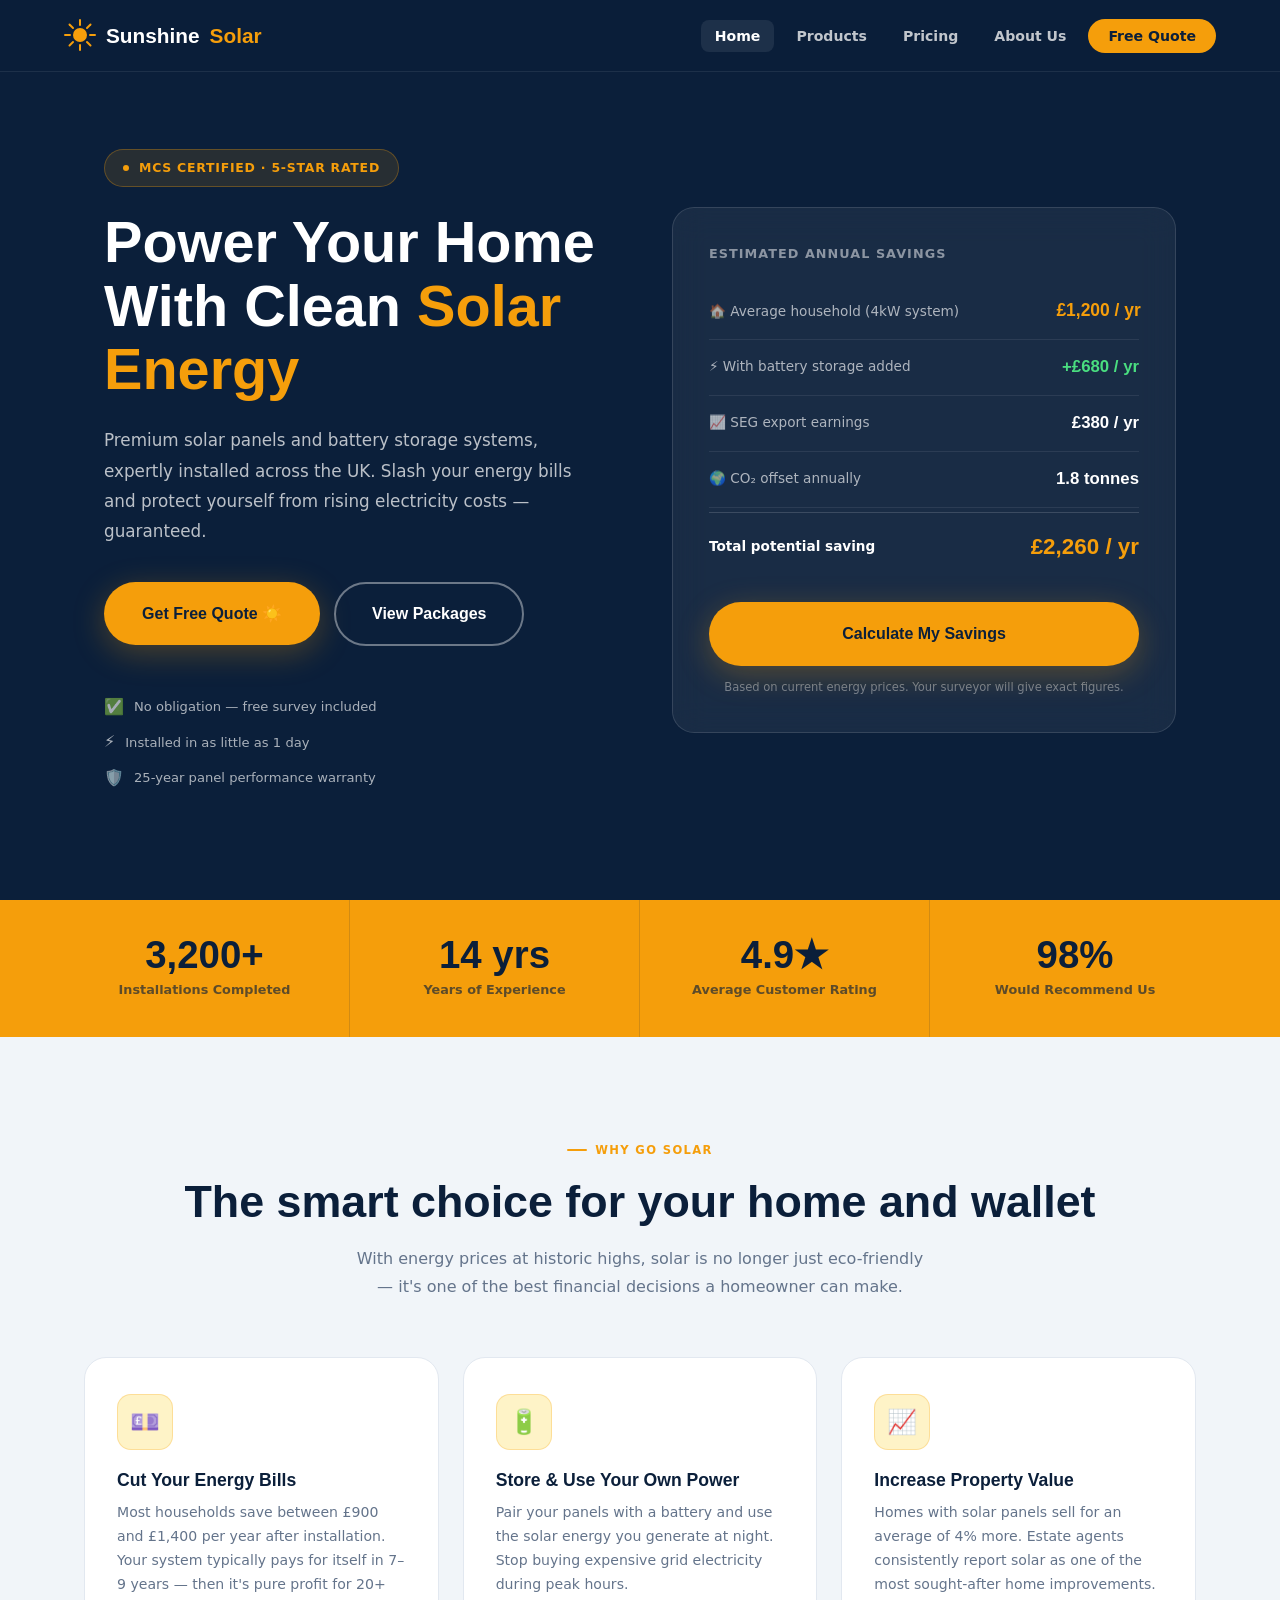
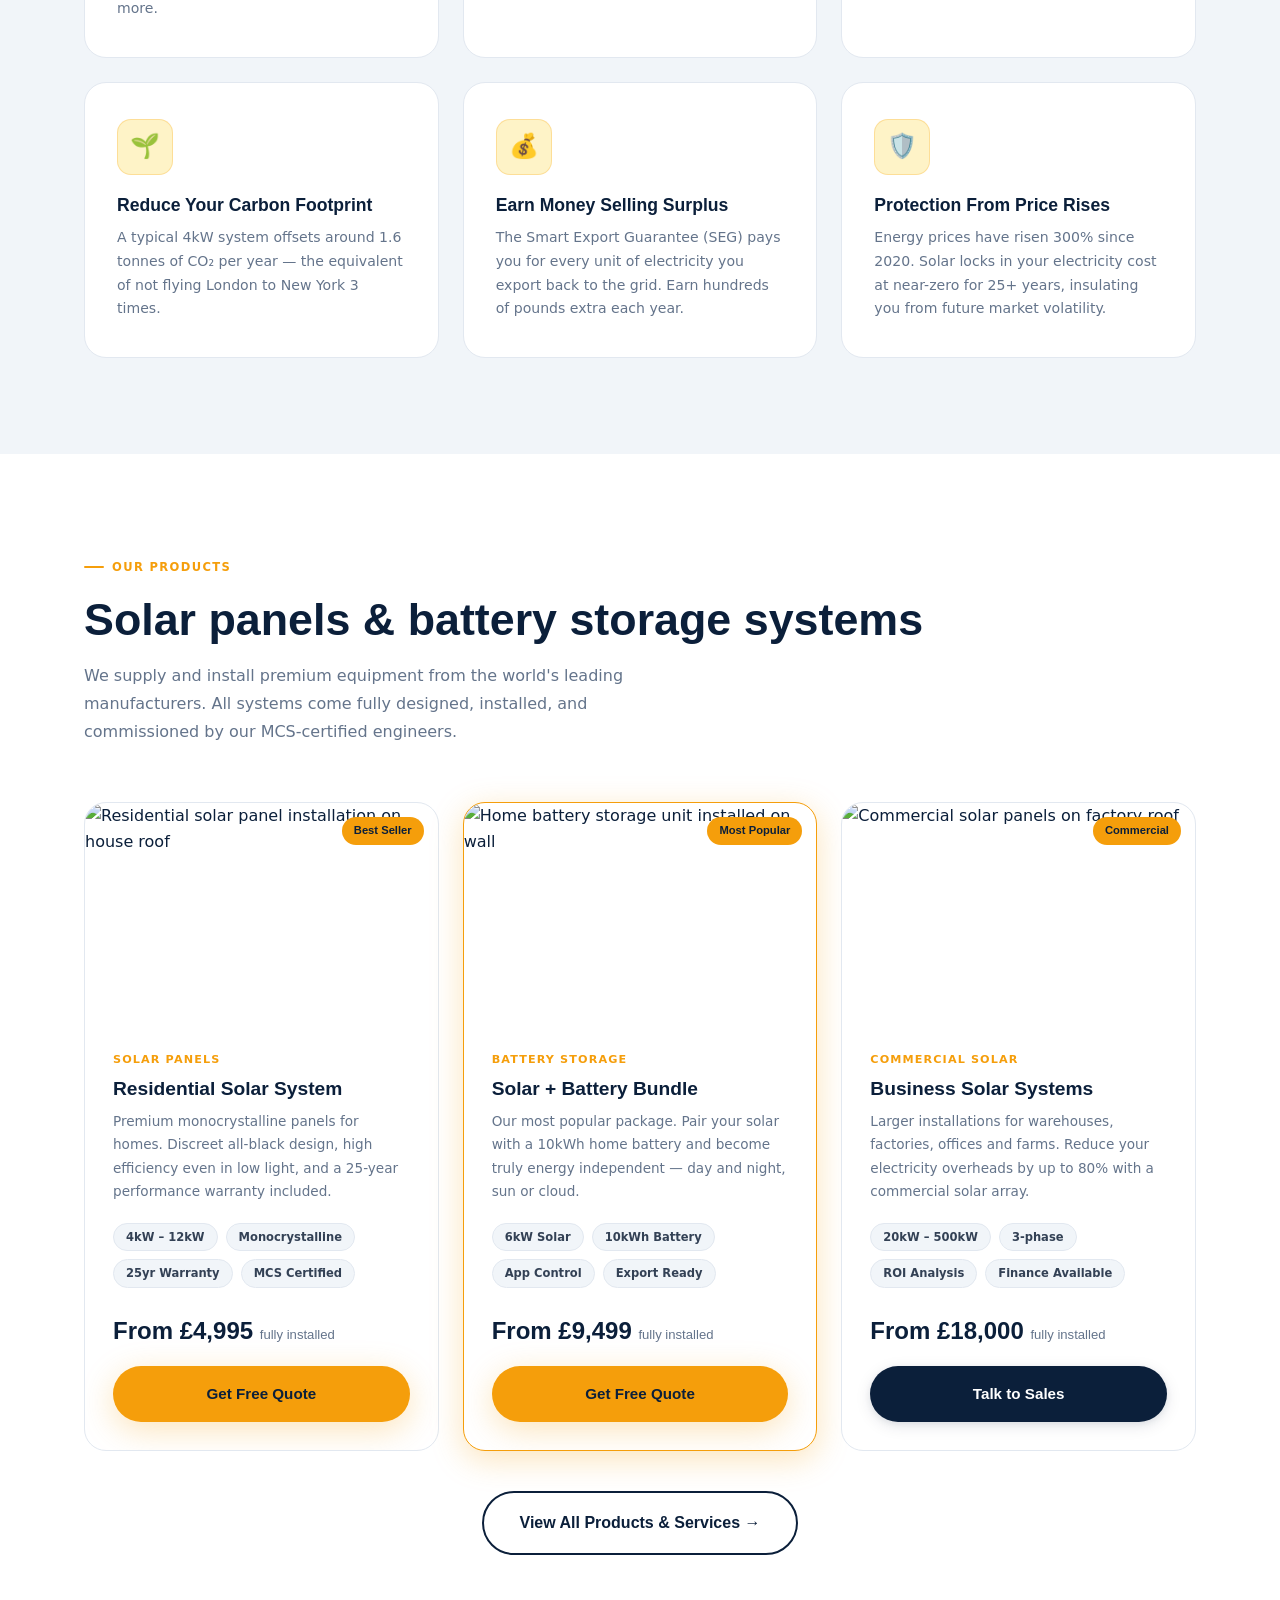
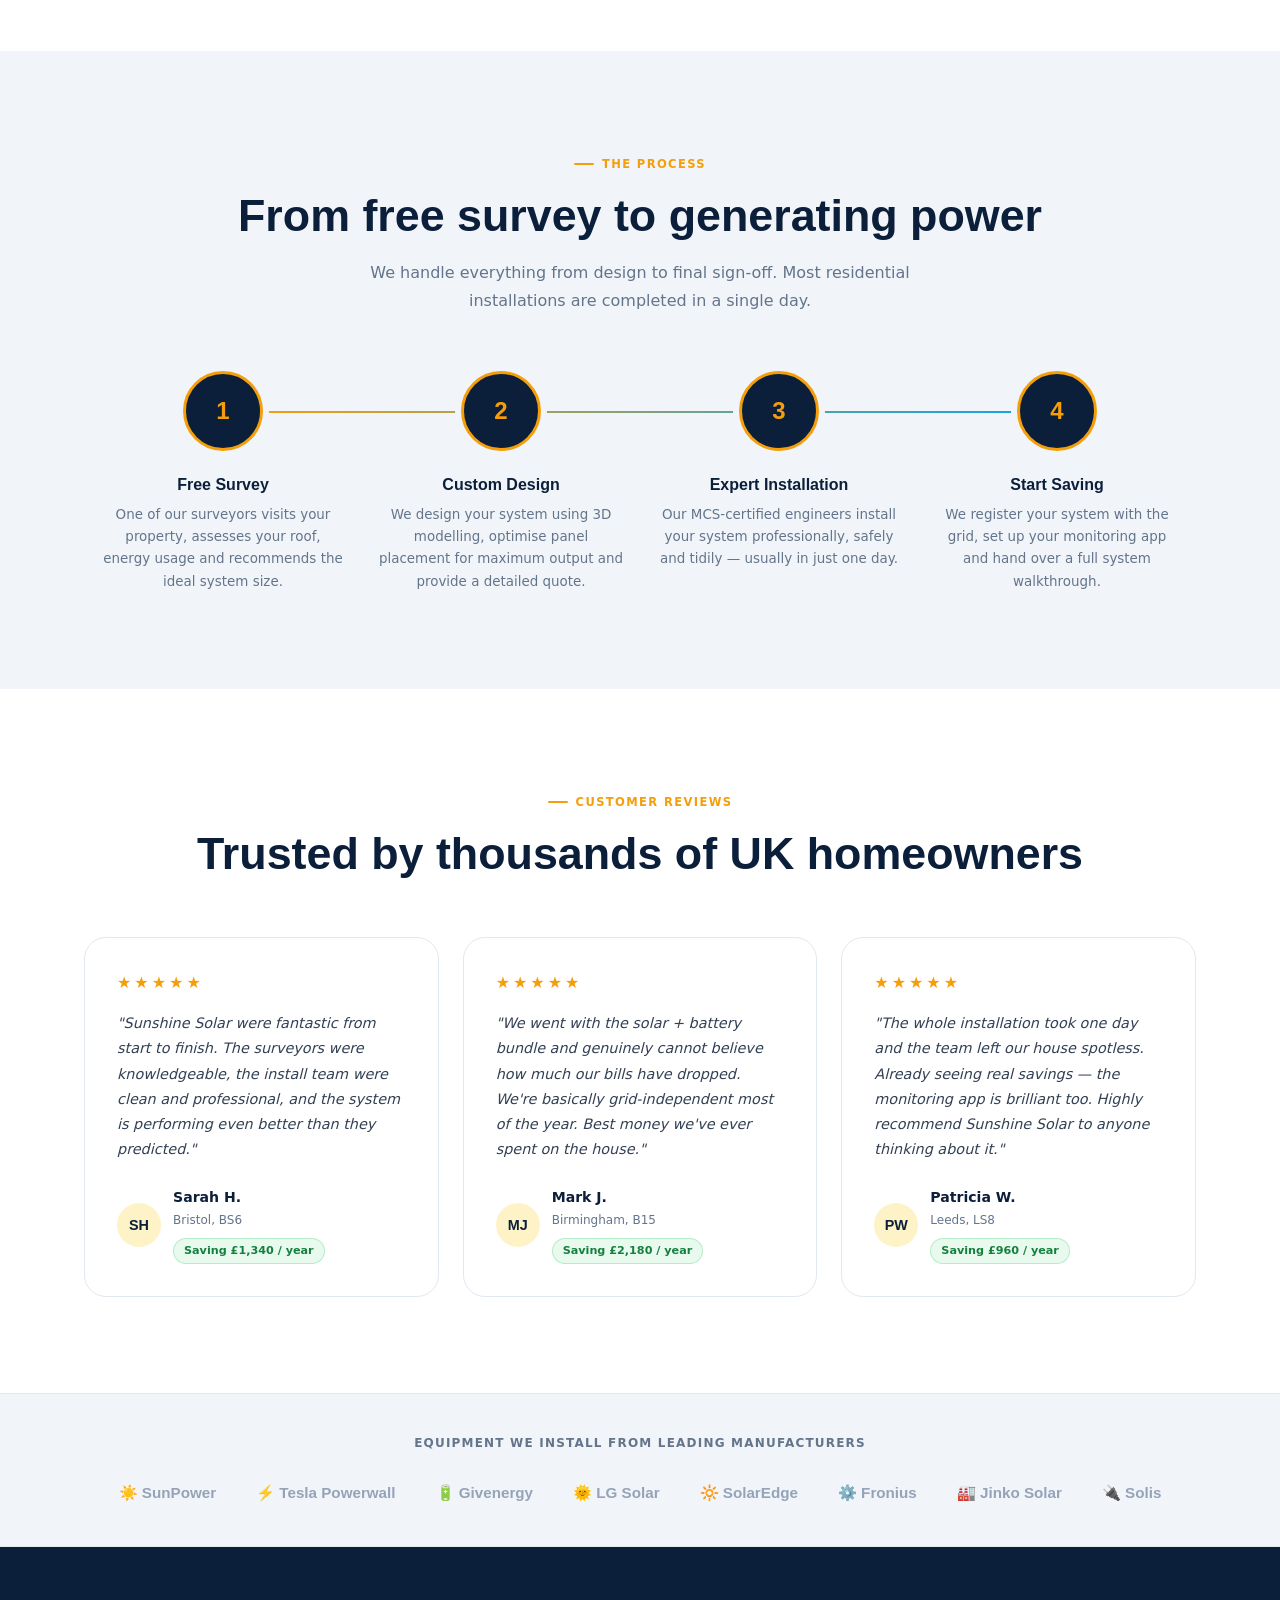
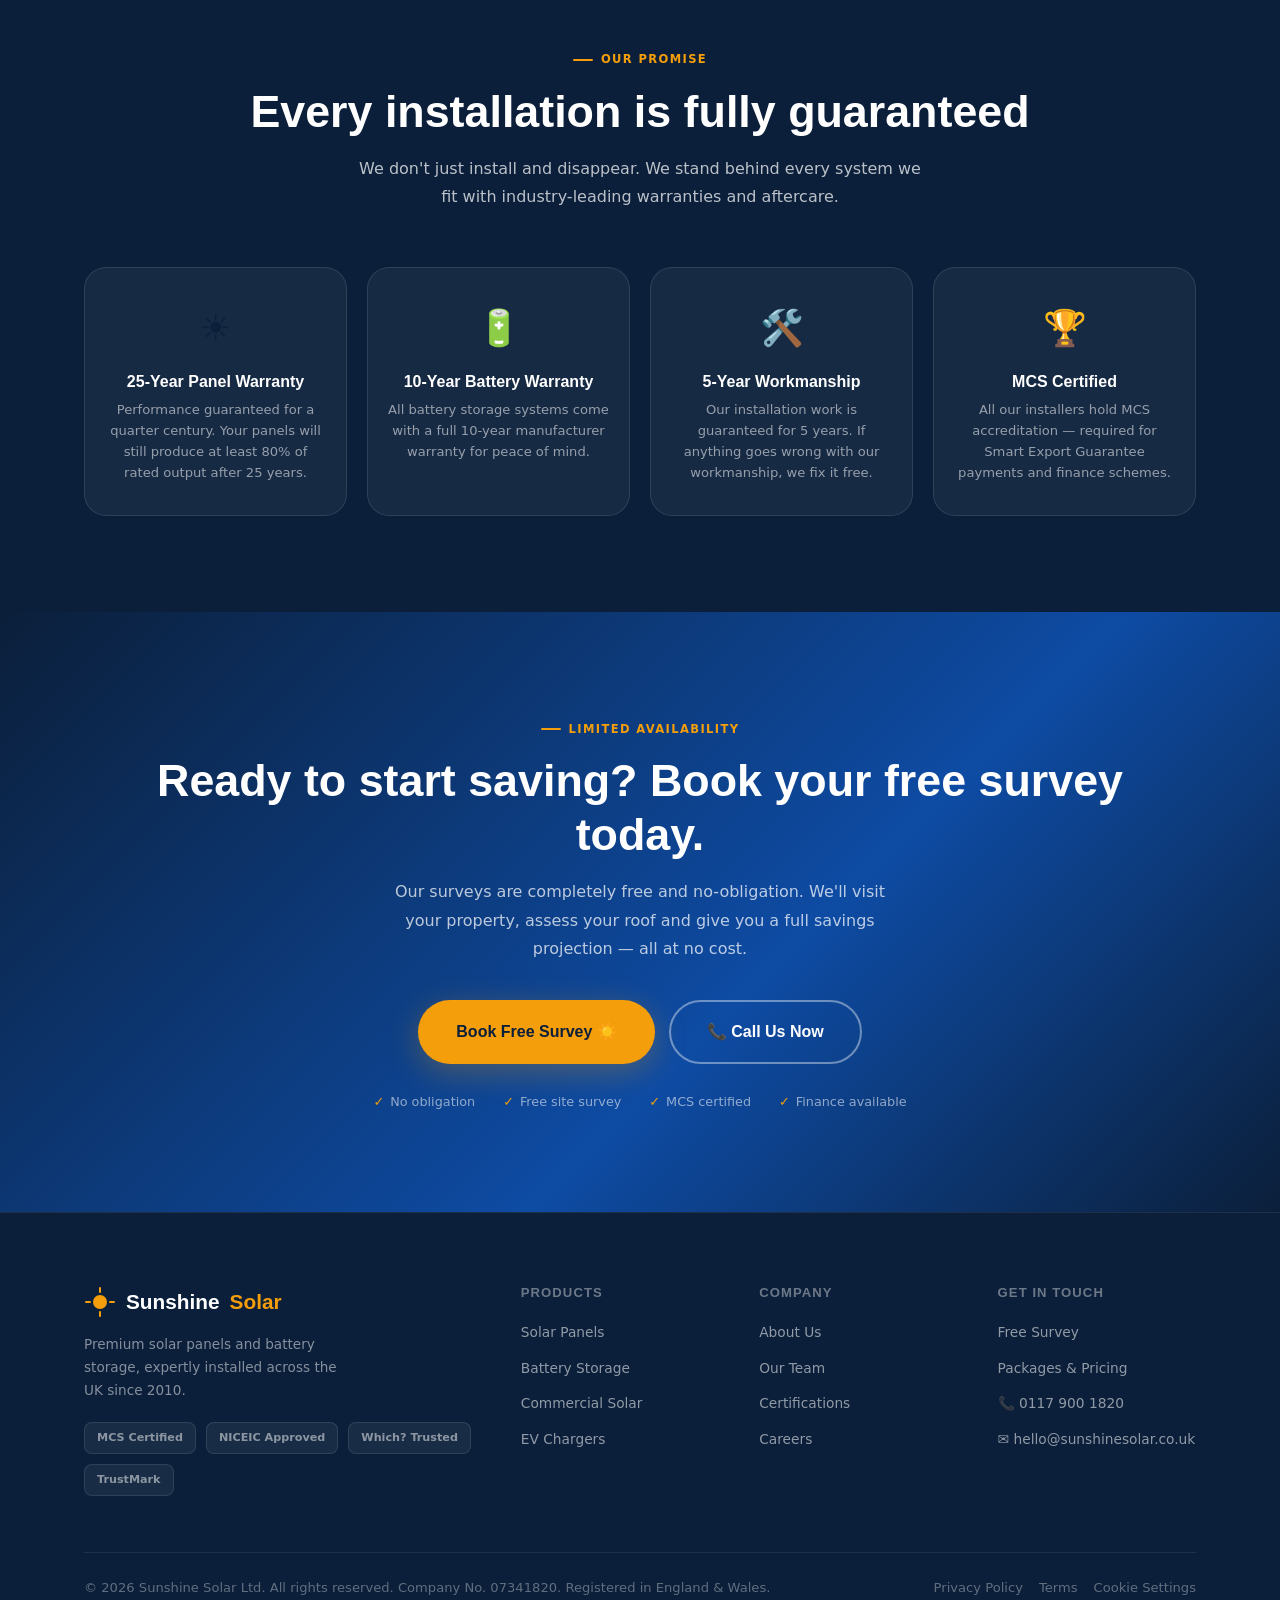
==== commit 2a0c05c8: "Add files via upload" ====
--- a/index.html
+++ b/index.html
@@ -172,7 +172,7 @@
     <div class="products-grid">
       <div class="product-card reveal">
         <div class="product-img">
-          <img src="https://images.unsplash.com/photo-1545209463-f14e86da3b37?w=800&q=80&fit=crop" alt="Residential solar panel installation on house roof">
+          <img src="https://images.unsplash.com/photo-1509391366360-2e959784a276?w=800&q=80&fit=crop&auto=format" alt="Residential solar panel installation on house roof">
           <span class="product-badge">Best Seller</span>
         </div>
         <div class="product-body">
@@ -191,7 +191,7 @@
       </div>
       <div class="product-card featured reveal">
         <div class="product-img">
-          <img src="https://images.unsplash.com/photo-1593941707882-a5bba14938c7?w=800&q=80&fit=crop" alt="Home battery storage unit installed on wall">
+          <img src="https://images.unsplash.com/photo-1593941707882-a5bba14938c7?w=800&q=80&fit=crop&auto=format" alt="Home battery storage unit installed on wall">
           <span class="product-badge">Most Popular</span>
         </div>
         <div class="product-body">
@@ -210,7 +210,7 @@
       </div>
       <div class="product-card reveal">
         <div class="product-img">
-          <img src="https://images.unsplash.com/photo-1497440001374-f26997328c1b?w=800&q=80&fit=crop" alt="Commercial solar panels on factory roof">
+          <img src="https://images.unsplash.com/photo-1497440001374-f26997328c1b?w=800&q=80&fit=crop&auto=format" alt="Commercial solar panels on factory roof">
           <span class="product-badge">Commercial</span>
         </div>
         <div class="product-body">
@@ -371,7 +371,7 @@
 
 <!-- CTA BAND -->
 <section class="cta-band">
-  <div class="cta-band-bg" style="background-image:url('https://images.unsplash.com/photo-1509391366360-2e959784a276?w=1600&q=80&fit=crop')"></div>
+  <div class="cta-band-bg" style="background-image:url('https://images.unsplash.com/photo-1509391366360-2e959784a276?w=1600&q=80&fit=crop&auto=format')"></div>
   <div class="cta-band-overlay"></div>
   <div class="container">
     <div class="section-eyebrow reveal" style="justify-content:center;color:var(--gold)">Limited Availability</div>
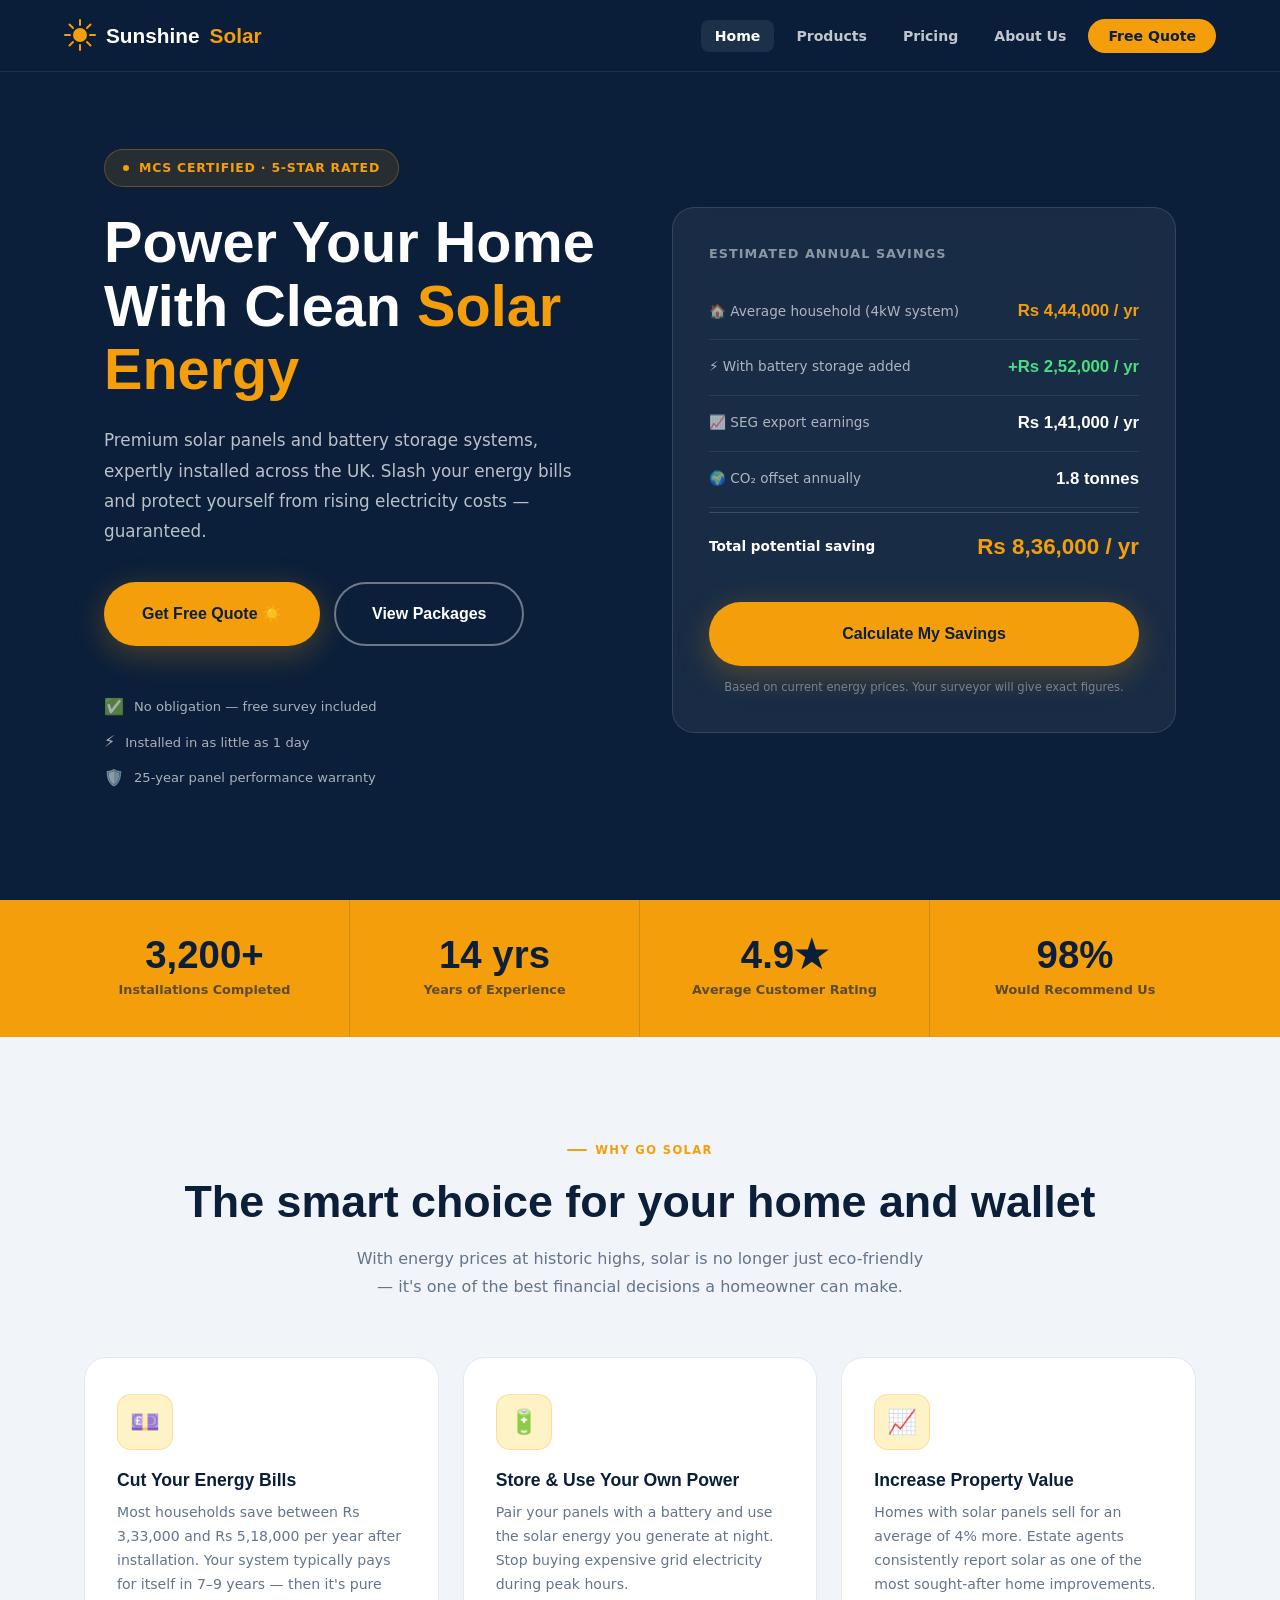
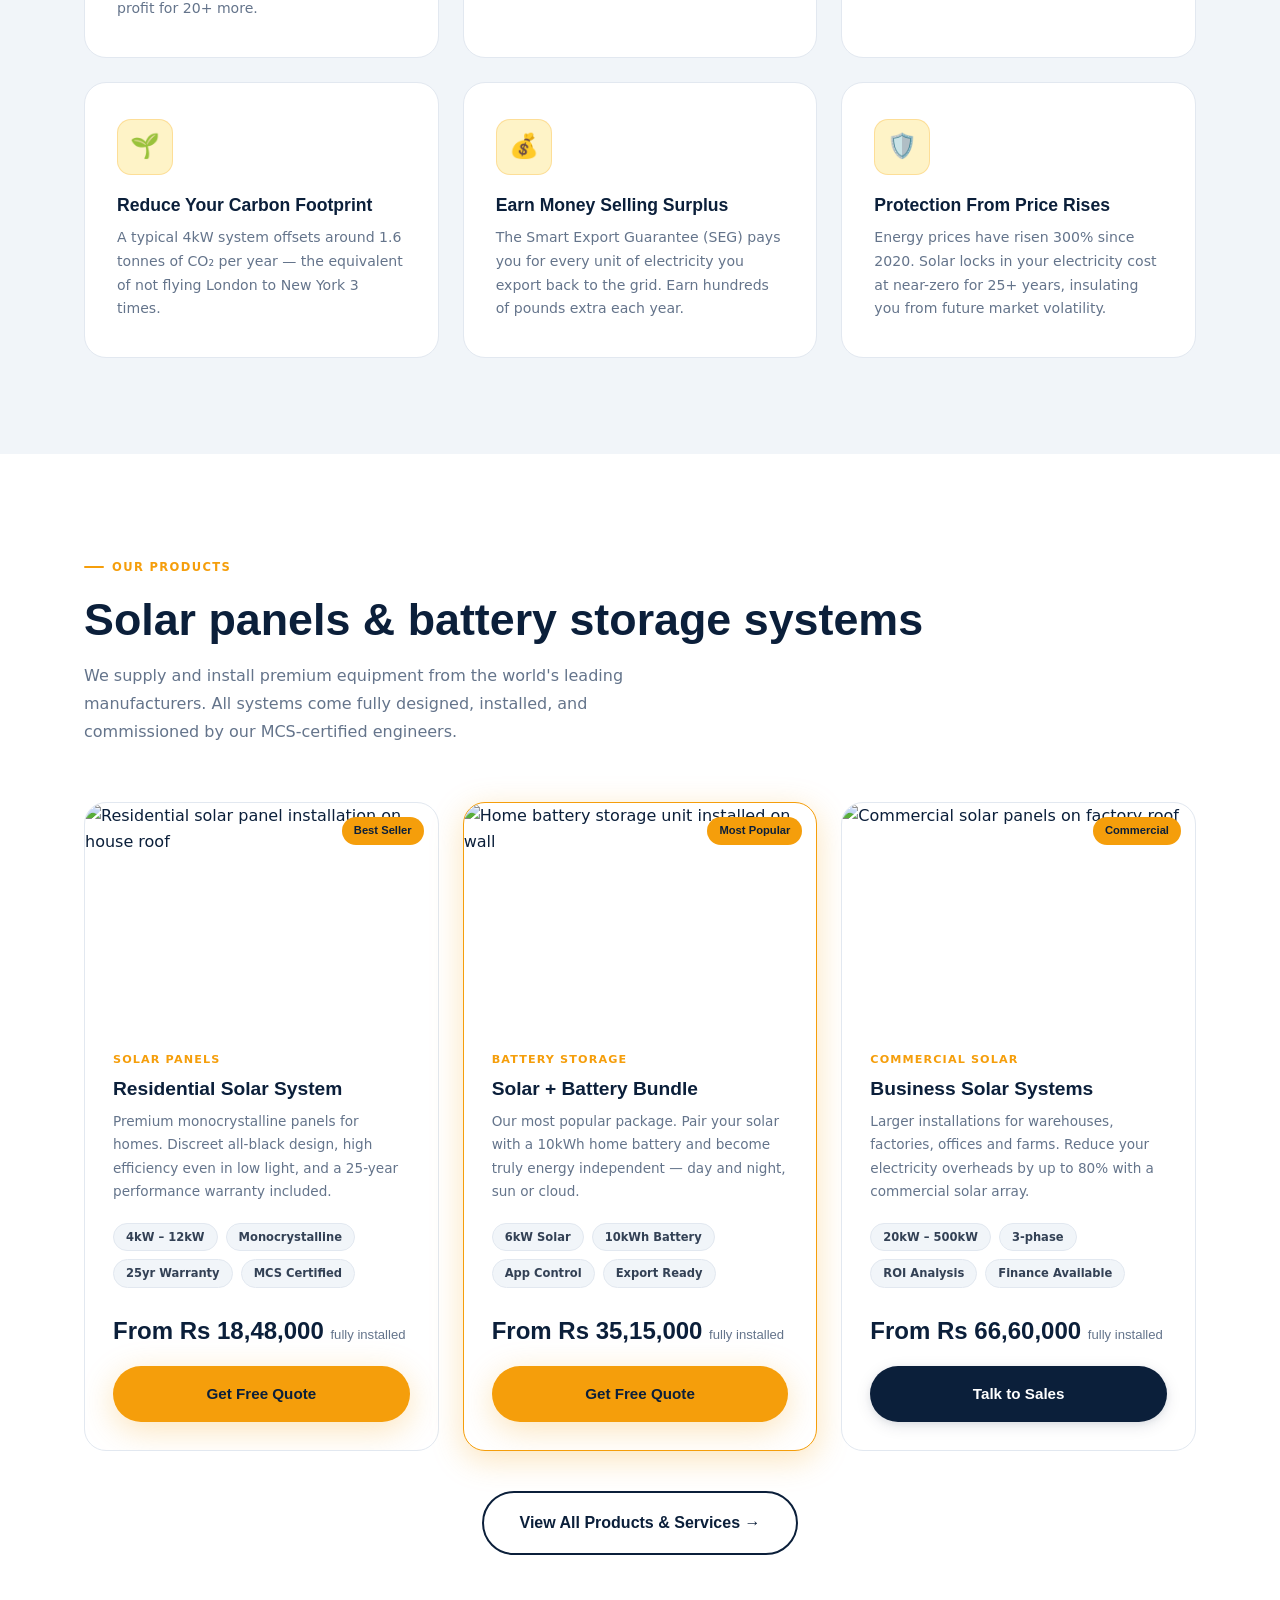
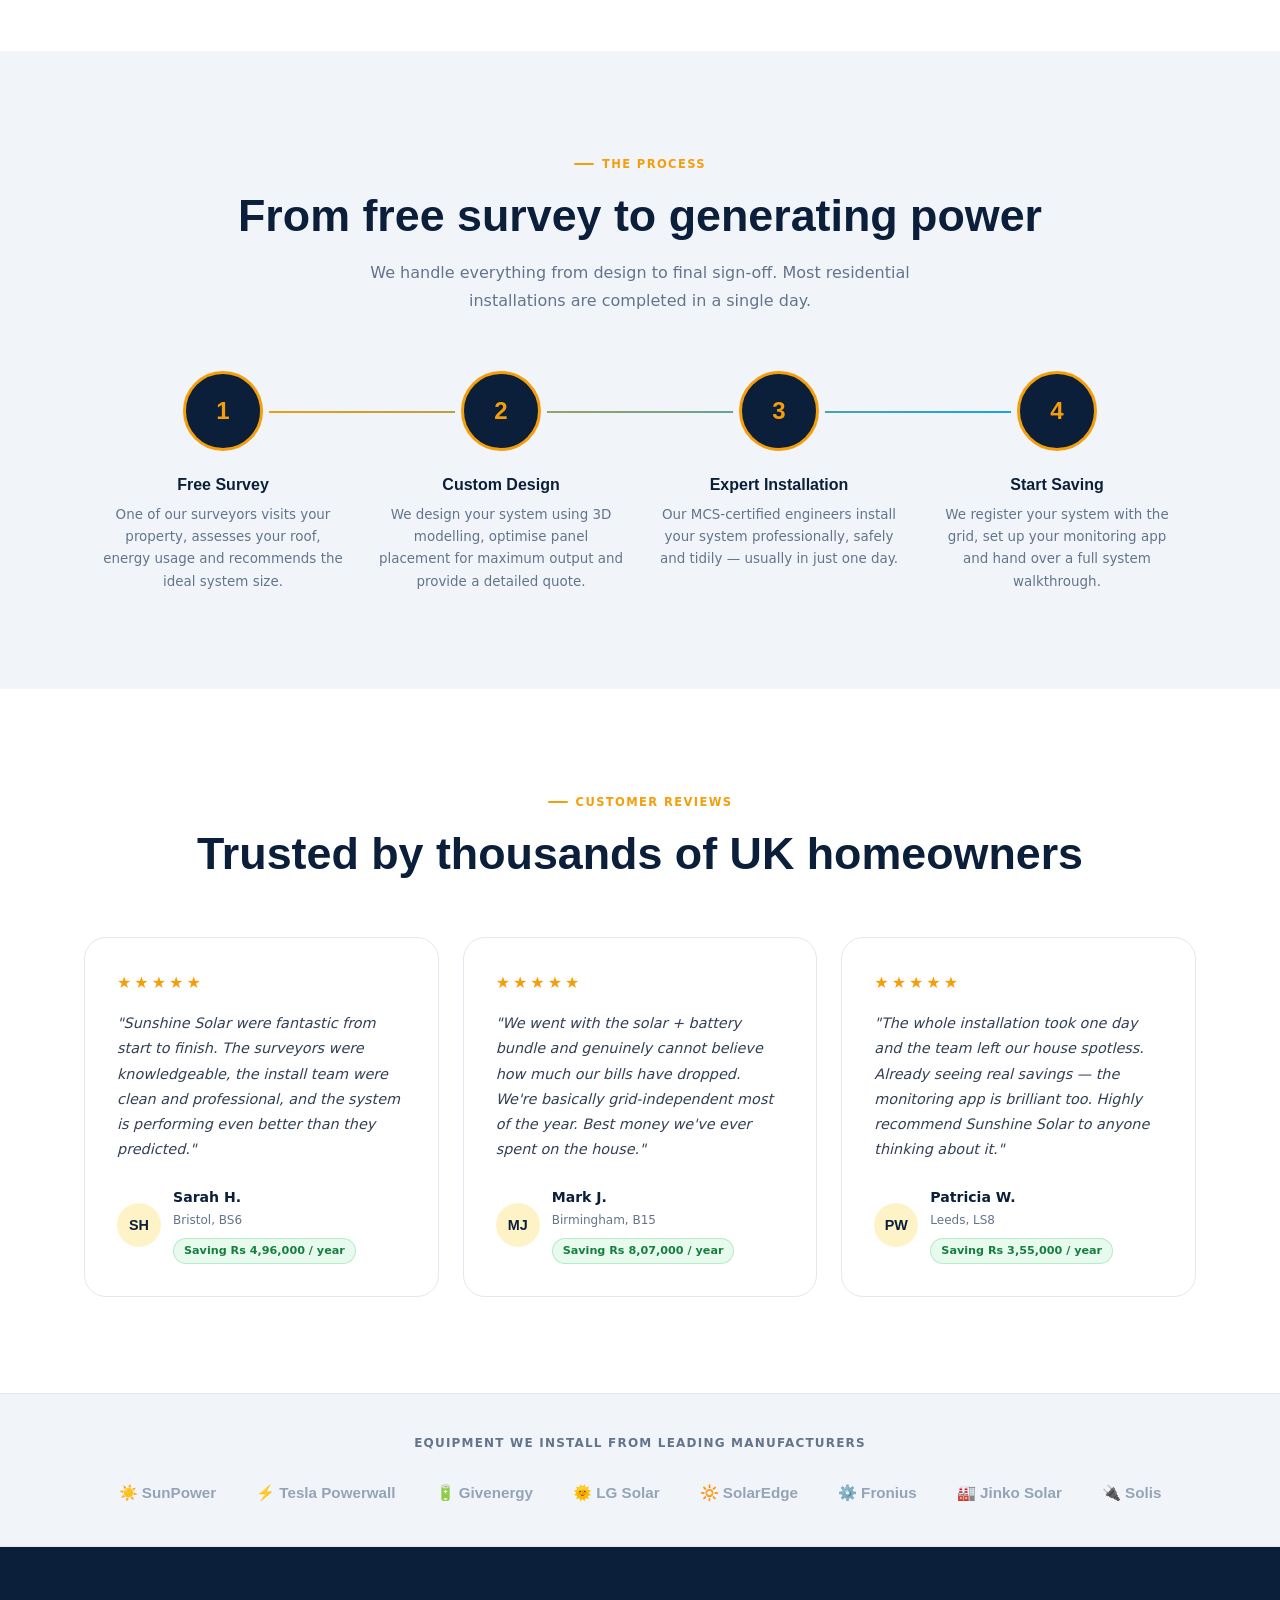
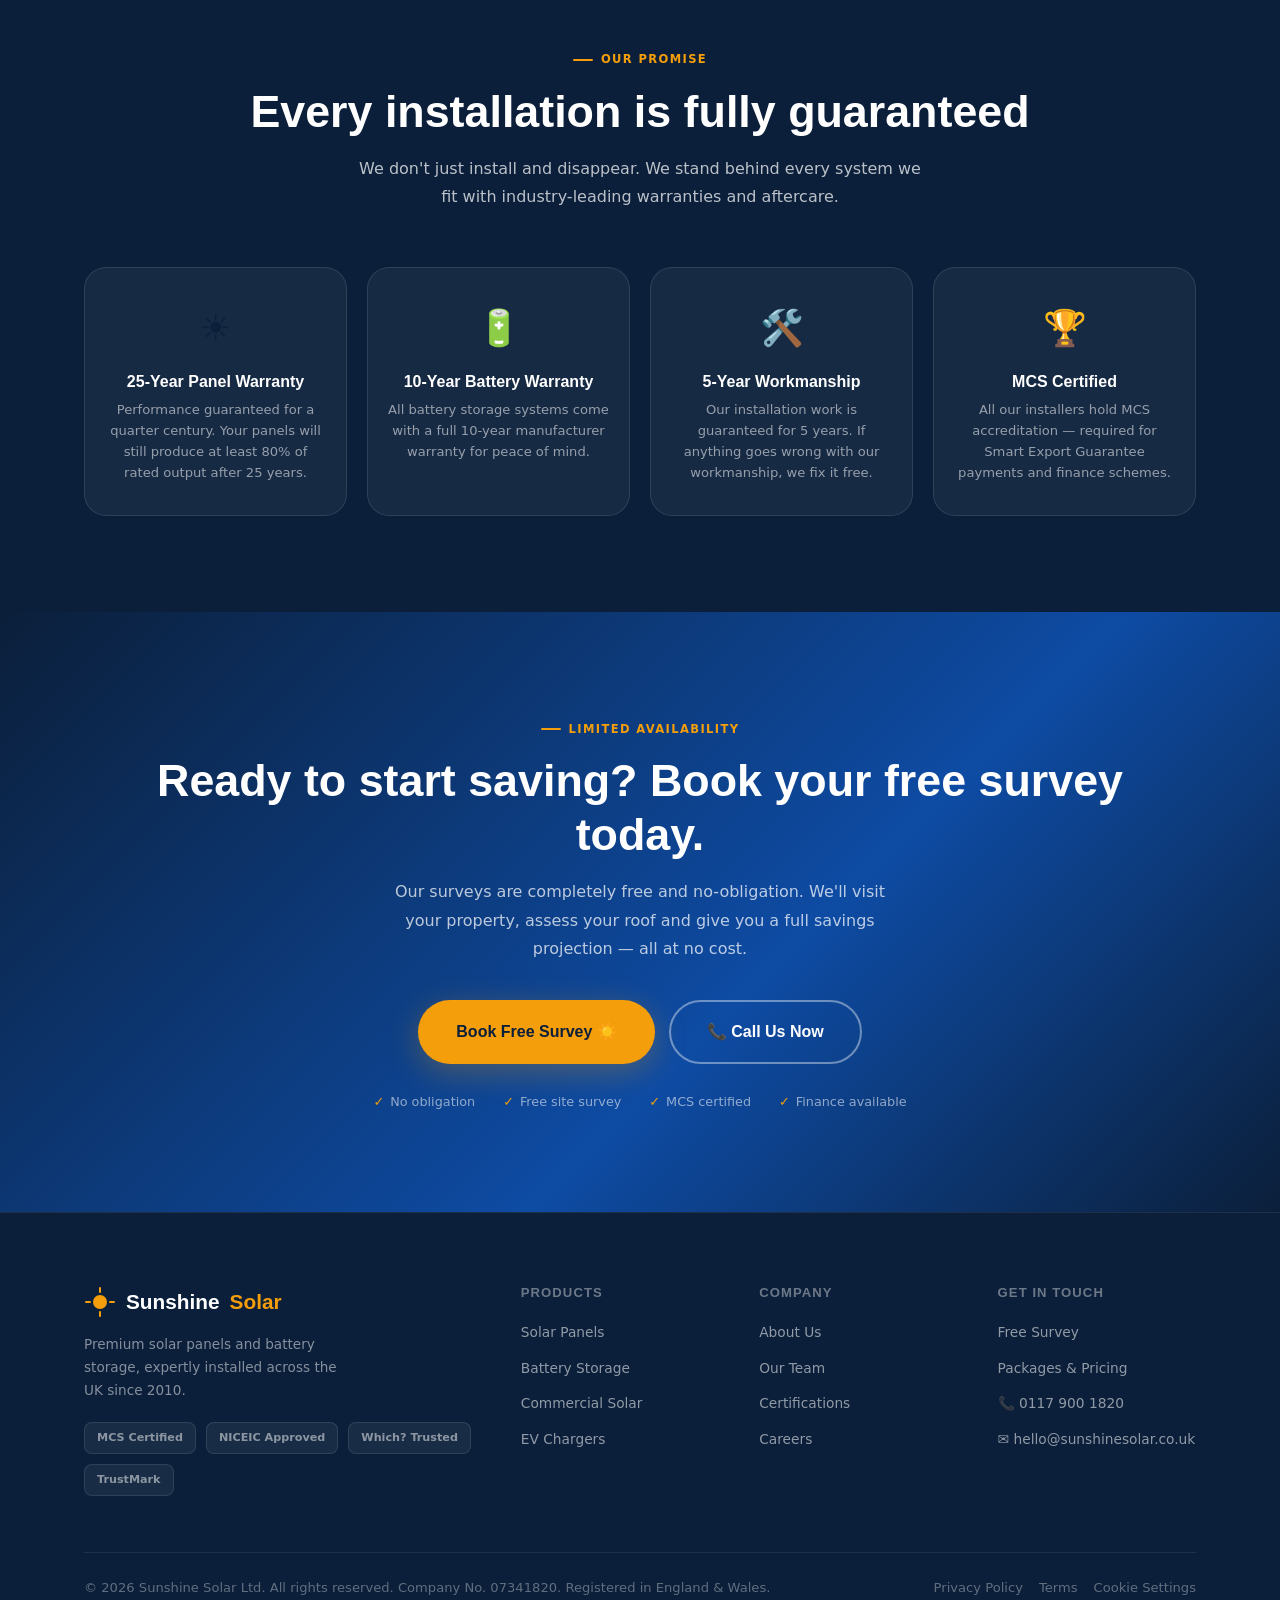
==== commit d3fd6072: "Add files via upload" ====
--- a/index.html
+++ b/index.html
@@ -72,15 +72,15 @@
       <div class="hero-card-title">Estimated Annual Savings</div>
       <div class="saving-row">
         <span class="saving-label">🏠 Average household (4kW system)</span>
-        <span class="saving-val gold">£1,200 / yr</span>
+        <span class="saving-val gold">Rs 4,44,000 / yr</span>
       </div>
       <div class="saving-row">
         <span class="saving-label">⚡ With battery storage added</span>
-        <span class="saving-val green">+£680 / yr</span>
+        <span class="saving-val green">+Rs 2,52,000 / yr</span>
       </div>
       <div class="saving-row">
         <span class="saving-label">📈 SEG export earnings</span>
-        <span class="saving-val white">£380 / yr</span>
+        <span class="saving-val white">Rs 1,41,000 / yr</span>
       </div>
       <div class="saving-row">
         <span class="saving-label">🌍 CO₂ offset annually</span>
@@ -88,7 +88,7 @@
       </div>
       <div class="saving-row" style="border-top:1px solid rgba(255,255,255,.15);margin-top:4px;padding-top:16px">
         <span class="saving-label" style="font-weight:700;color:#fff">Total potential saving</span>
-        <span class="saving-val gold" style="font-size:1.4rem">£2,260 / yr</span>
+        <span class="saving-val gold" style="font-size:1.4rem">Rs 8,36,000 / yr</span>
       </div>
       <a href="/contact" class="btn btn-gold btn-lg hero-card-cta">Calculate My Savings</a>
       <p class="hero-card-note">Based on current energy prices. Your surveyor will give exact figures.</p>
@@ -130,7 +130,7 @@
       <div class="why-card reveal">
         <div class="why-icon">💷</div>
         <h3>Cut Your Energy Bills</h3>
-        <p>Most households save between £900 and £1,400 per year after installation. Your system typically pays for itself in 7–9 years — then it's pure profit for 20+ more.</p>
+        <p>Most households save between Rs 3,33,000 and Rs 5,18,000 per year after installation. Your system typically pays for itself in 7–9 years — then it's pure profit for 20+ more.</p>
       </div>
       <div class="why-card reveal">
         <div class="why-icon">🔋</div>
@@ -185,7 +185,7 @@
             <span class="spec-chip">25yr Warranty</span>
             <span class="spec-chip">MCS Certified</span>
           </div>
-          <div class="product-price">From £4,995 <span>fully installed</span></div>
+          <div class="product-price">From Rs 18,48,000 <span>fully installed</span></div>
           <a href="/contact" class="btn btn-gold" style="width:100%;justify-content:center">Get Free Quote</a>
         </div>
       </div>
@@ -204,7 +204,7 @@
             <span class="spec-chip">App Control</span>
             <span class="spec-chip">Export Ready</span>
           </div>
-          <div class="product-price">From £9,499 <span>fully installed</span></div>
+          <div class="product-price">From Rs 35,15,000 <span>fully installed</span></div>
           <a href="/contact" class="btn btn-gold" style="width:100%;justify-content:center">Get Free Quote</a>
         </div>
       </div>
@@ -223,7 +223,7 @@
             <span class="spec-chip">ROI Analysis</span>
             <span class="spec-chip">Finance Available</span>
           </div>
-          <div class="product-price">From £18,000 <span>fully installed</span></div>
+          <div class="product-price">From Rs 66,60,000 <span>fully installed</span></div>
           <a href="/contact" class="btn btn-navy" style="width:100%;justify-content:center">Talk to Sales</a>
         </div>
       </div>
@@ -285,7 +285,7 @@
           <div>
             <div class="reviewer-name">Sarah H.</div>
             <div class="reviewer-location">Bristol, BS6</div>
-            <span class="review-saving">Saving £1,340 / year</span>
+            <span class="review-saving">Saving Rs 4,96,000 / year</span>
           </div>
         </div>
       </div>
@@ -299,7 +299,7 @@
           <div>
             <div class="reviewer-name">Mark J.</div>
             <div class="reviewer-location">Birmingham, B15</div>
-            <span class="review-saving">Saving £2,180 / year</span>
+            <span class="review-saving">Saving Rs 8,07,000 / year</span>
           </div>
         </div>
       </div>
@@ -313,7 +313,7 @@
           <div>
             <div class="reviewer-name">Patricia W.</div>
             <div class="reviewer-location">Leeds, LS8</div>
-            <span class="review-saving">Saving £960 / year</span>
+            <span class="review-saving">Saving Rs 3,55,000 / year</span>
           </div>
         </div>
       </div>
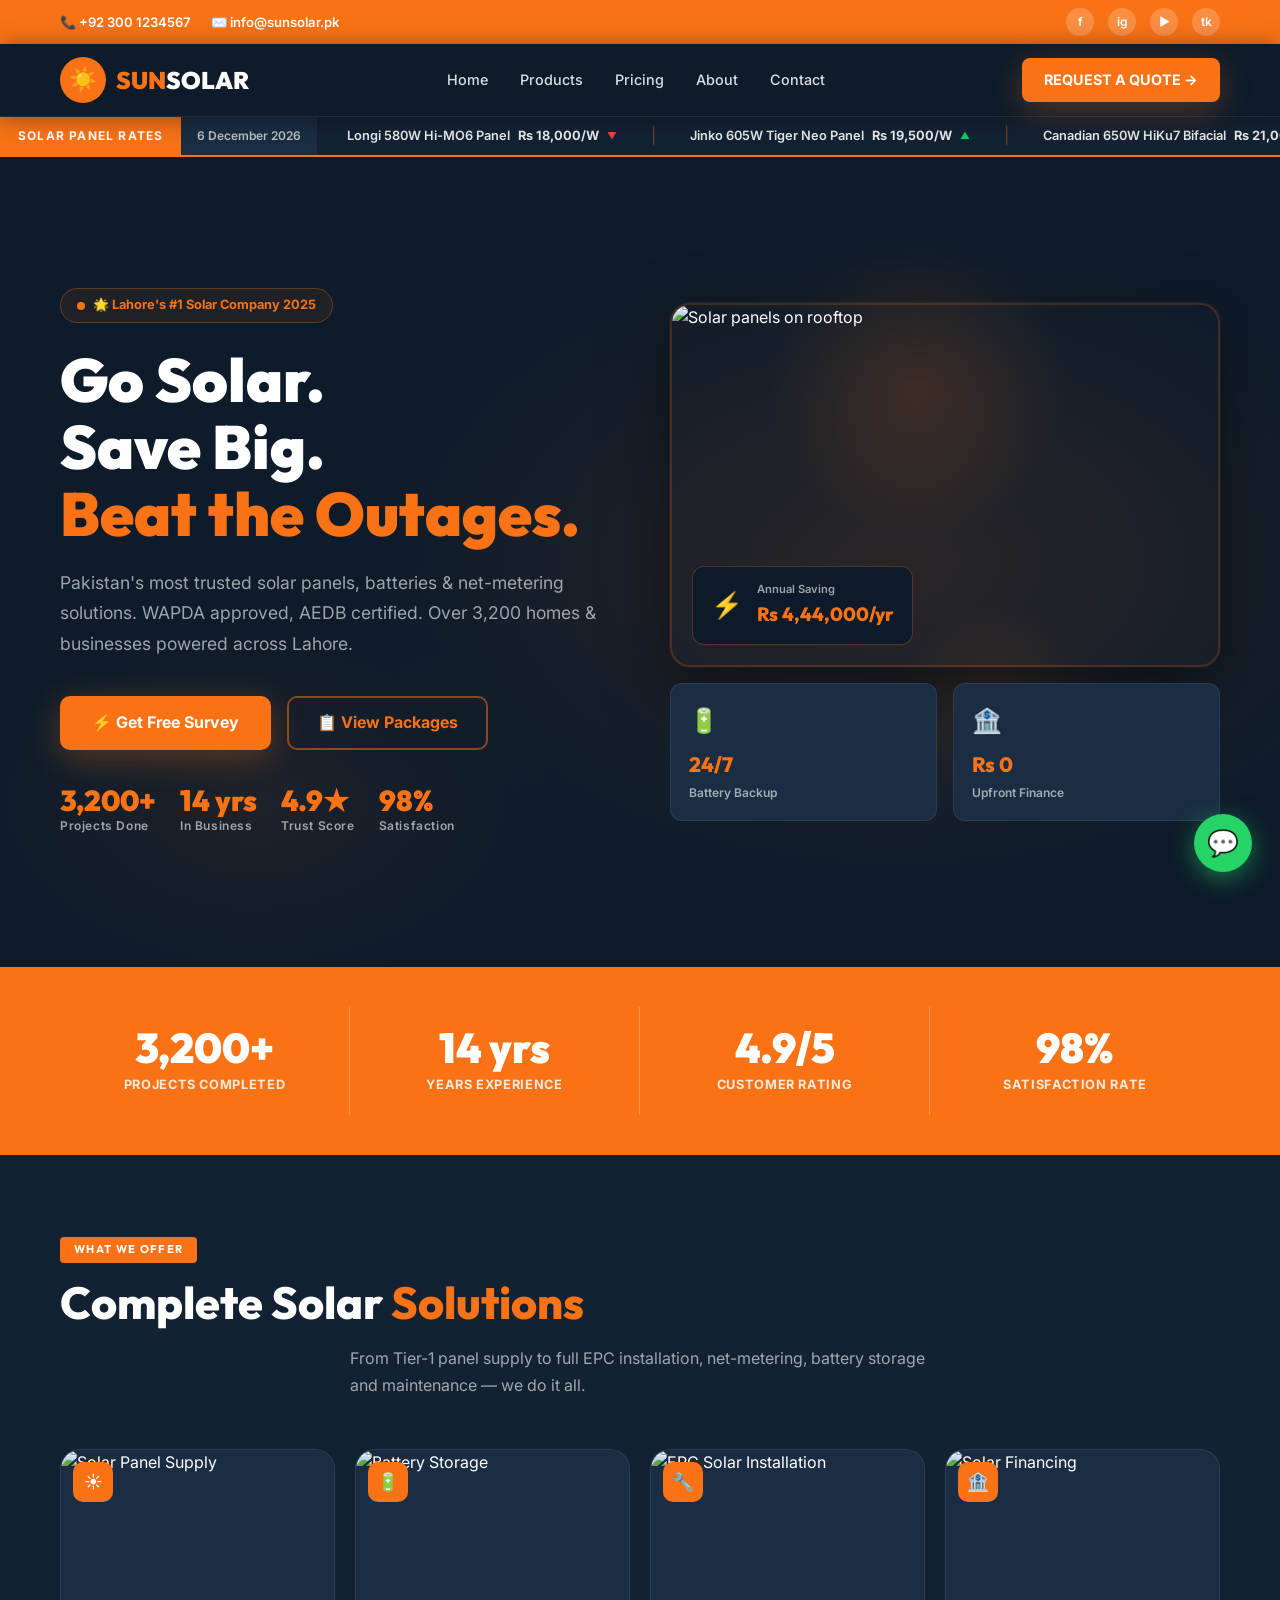
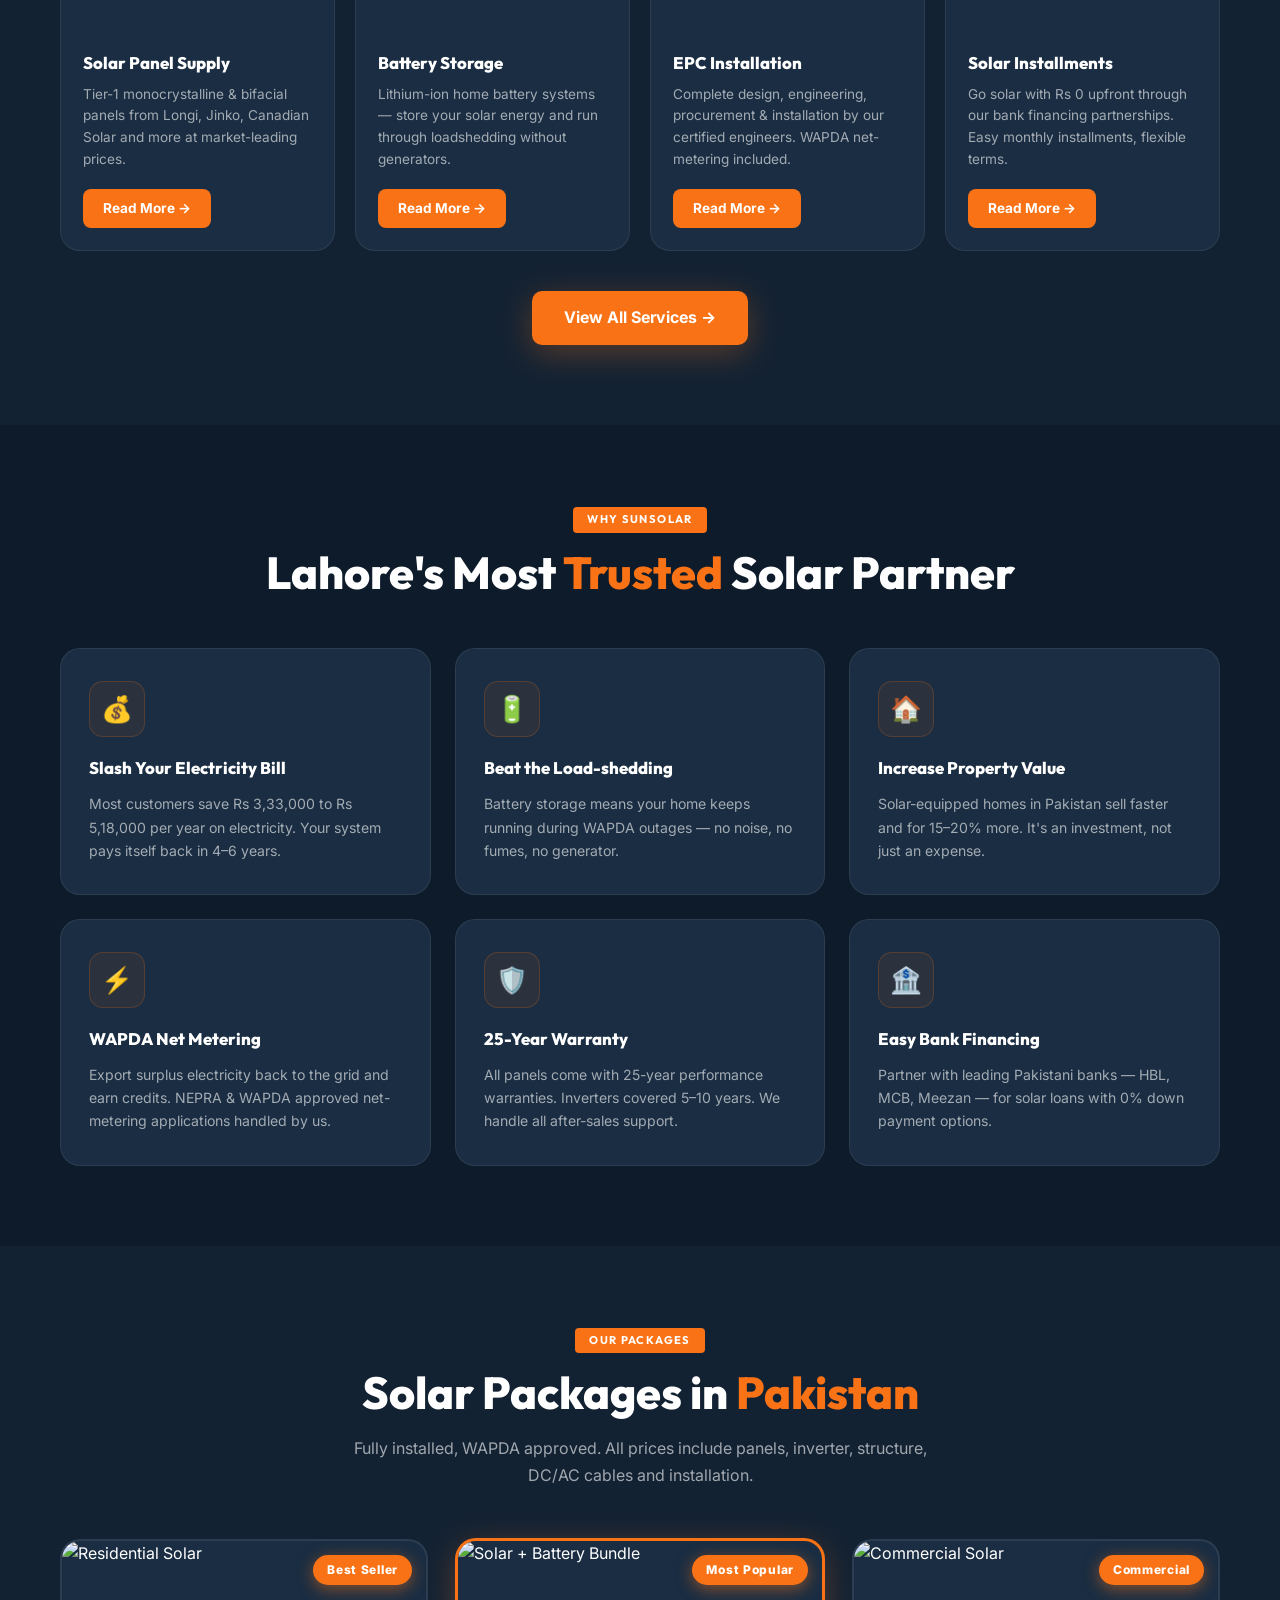
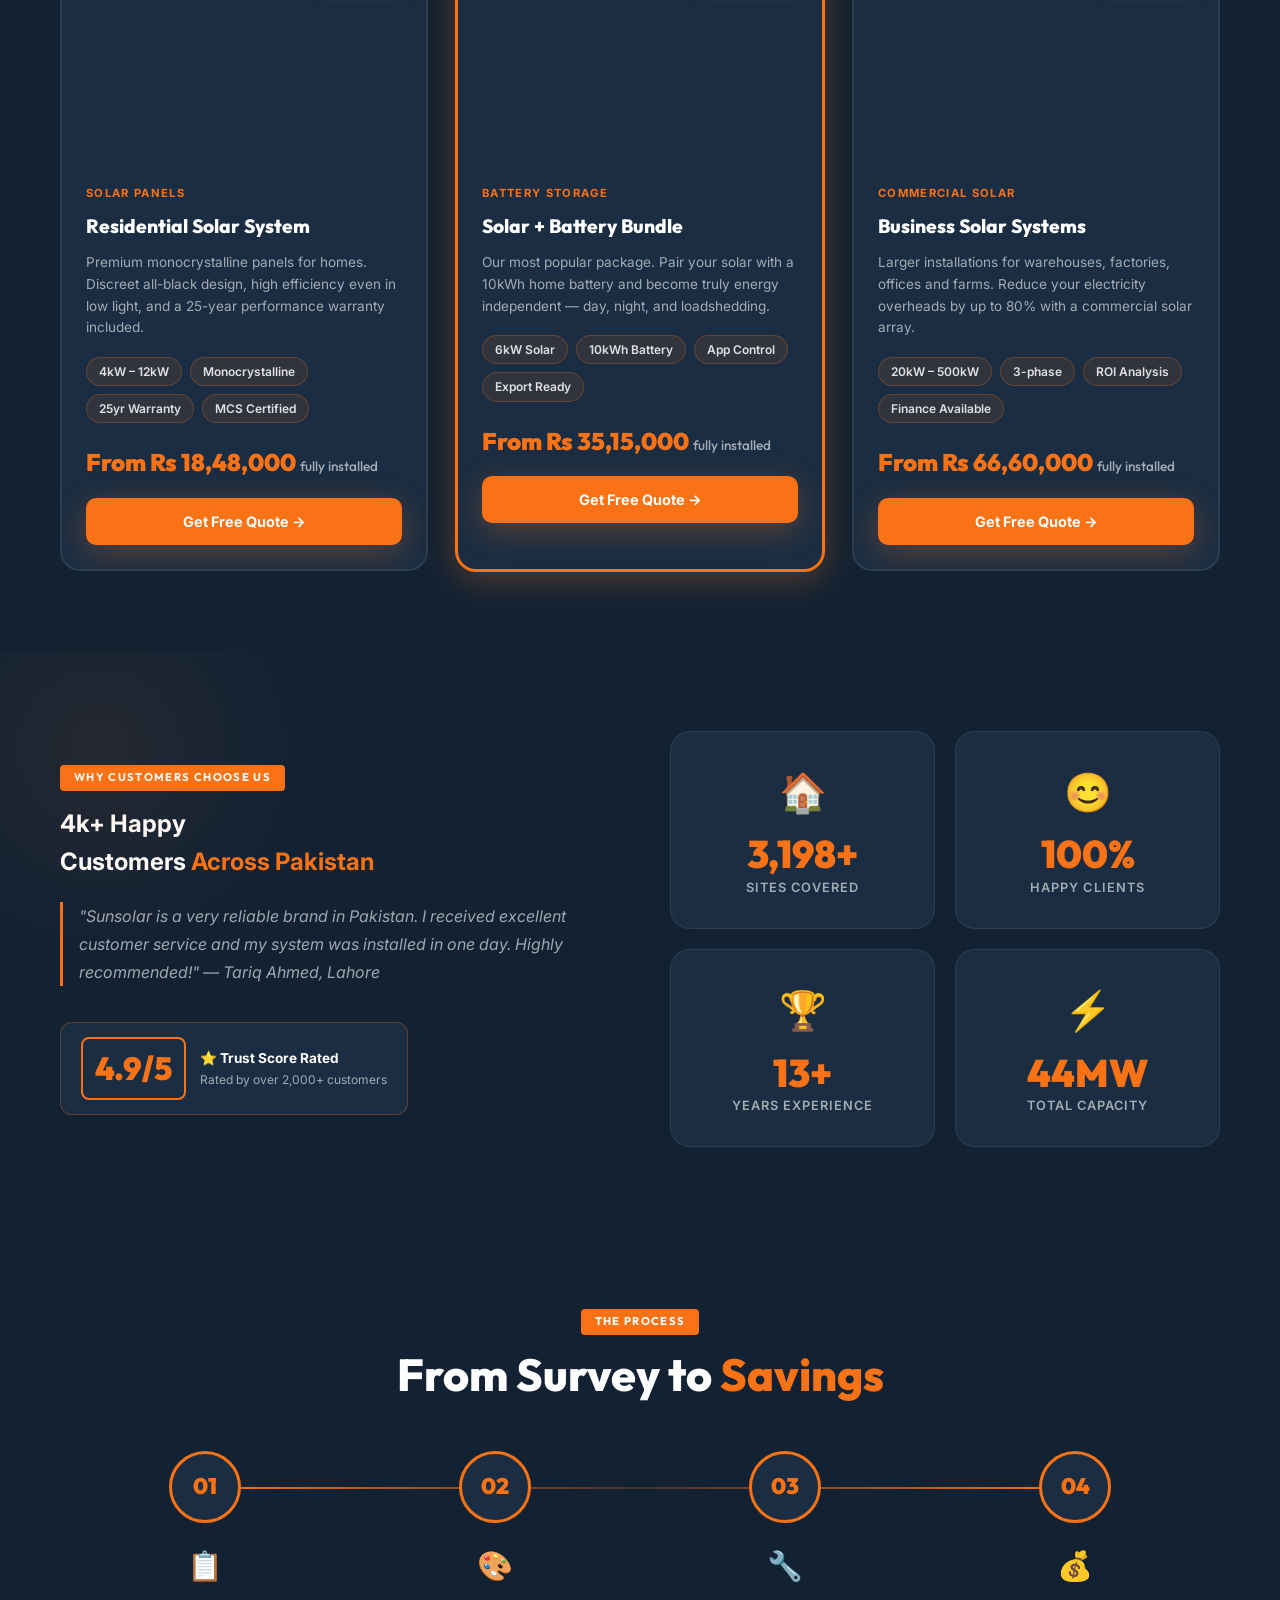
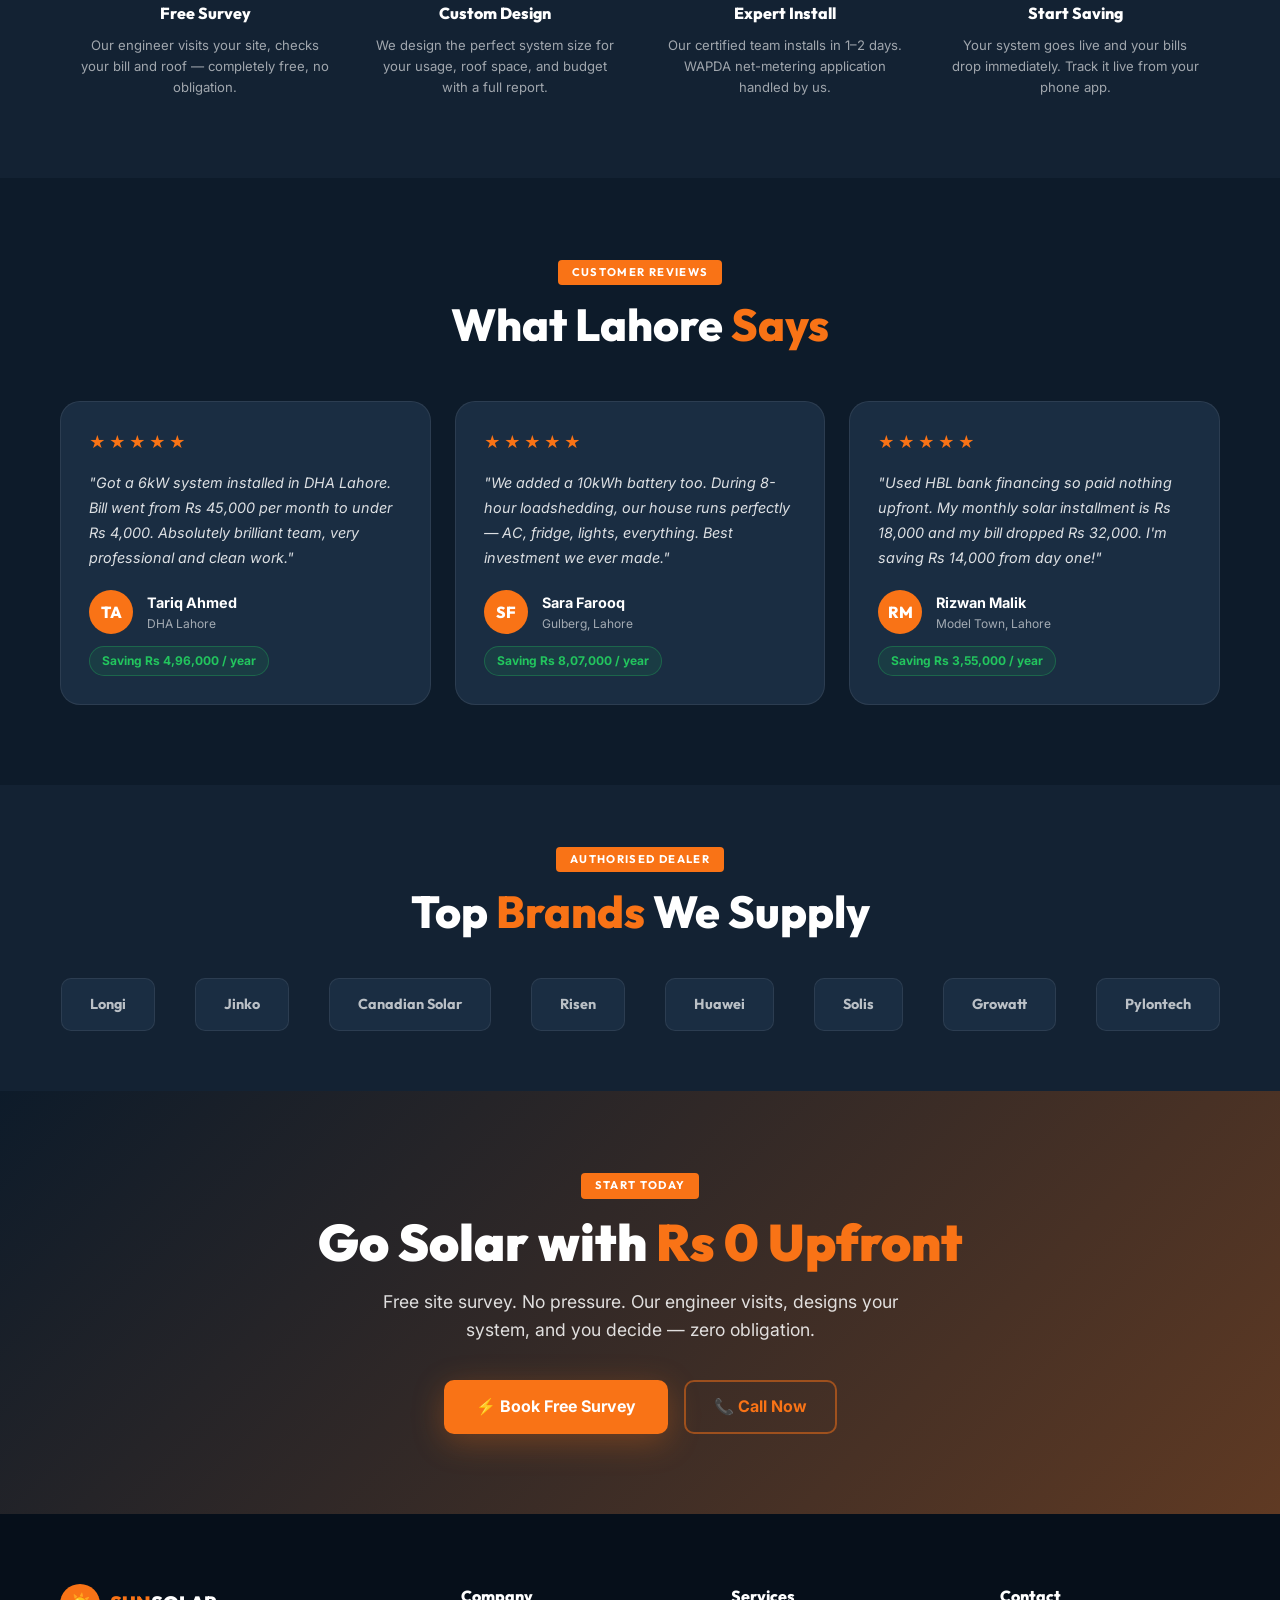
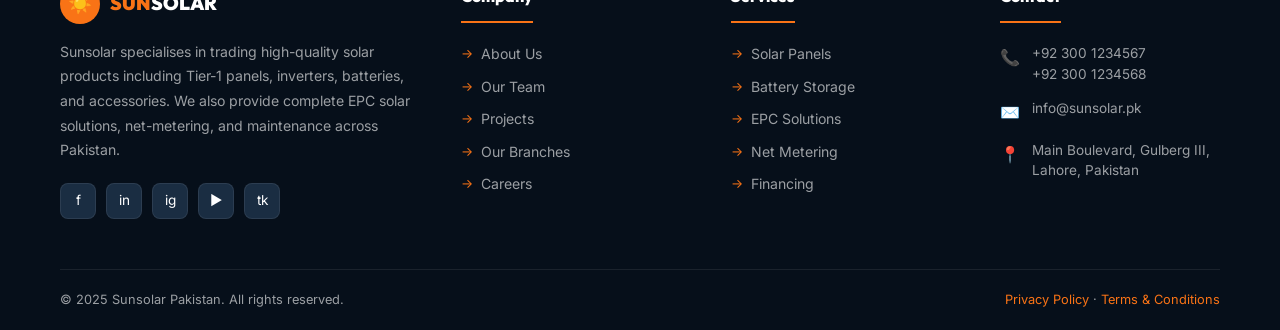
==== commit c6223527: "Add files via upload" ====
--- a/index.html
+++ b/index.html
@@ -1,391 +1,513 @@
 <!DOCTYPE html>
 <html lang="en">
 <head>
-  <meta charset="UTF-8">
-  <meta name="viewport" content="width=device-width, initial-scale=1.0">
-  <title>Sunshine Solar — Solar Panels & Battery Storage UK</title>
-  <meta name="description" content="Sunshine Solar installs premium solar panels and battery storage systems for homes and businesses across the UK. Get a free quote today.">
-  <link rel="stylesheet" href="css/style.css">
+<meta charset="UTF-8">
+<meta name="viewport" content="width=device-width,initial-scale=1">
+<title>Sunsolar — Best Solar Company in Lahore, Pakistan</title>
+<meta name="description" content="Sunsolar — Lahore's most trusted solar panels & battery storage company. MCS certified, WAPDA net-metering approved. Free survey. PKR financing available.">
+<link rel="stylesheet" href="css/style.css">
 </head>
 <body>
 
-<!-- NAV -->
-<nav class="nav">
-  <a href="/" class="nav-logo">
-    <svg viewBox="0 0 32 32" fill="none" width="32" height="32">
-      <circle cx="16" cy="16" r="7" fill="#f59e0b"/>
-      <g stroke="#f59e0b" stroke-width="2" stroke-linecap="round">
-        <line x1="16" y1="1" x2="16" y2="6"/>
-        <line x1="16" y1="26" x2="16" y2="31"/>
-        <line x1="1" y1="16" x2="6" y2="16"/>
-        <line x1="26" y1="16" x2="31" y2="16"/>
-        <line x1="5.5" y1="5.5" x2="9" y2="9"/>
-        <line x1="23" y1="23" x2="26.5" y2="26.5"/>
-        <line x1="26.5" y1="5.5" x2="23" y2="9"/>
-        <line x1="9" y1="23" x2="5.5" y2="26.5"/>
-      </g>
-    </svg>
-    Sunshine <span>Solar</span>
-  </a>
-  <ul class="nav-links">
-    <li><a href="/" class="active">Home</a></li>
-    <li><a href="/services">Products</a></li>
-    <li><a href="/pricing">Pricing</a></li>
-    <li><a href="/about">About Us</a></li>
-    <li><a href="/contact" class="nav-cta">Free Quote</a></li>
-  </ul>
-  <button class="nav-burger">☰</button>
+<!-- TOP BAR -->
+<div class="top-bar">
+  <div class="container">
+    <div class="top-bar-inner">
+      <div class="top-bar-contact">
+        <a href="tel:+923001234567">📞 +92 300 1234567</a>
+        <a href="mailto:info@sunsolar.pk">✉️ info@sunsolar.pk</a>
+      </div>
+      <div class="top-bar-social">
+        <a href="#" title="Facebook">f</a>
+        <a href="#" title="Instagram">ig</a>
+        <a href="#" title="YouTube">▶</a>
+        <a href="#" title="TikTok">tk</a>
+      </div>
+    </div>
+  </div>
+</div>
+
+<!-- NAVBAR -->
+<nav class="navbar">
+  <div class="container">
+    <div class="nav-inner">
+      <a href="/" class="logo">
+        <div class="logo-sun">☀️</div>
+        <div class="logo-text"><span>SUN</span>SOLAR</div>
+      </a>
+      <div class="nav-toggle" id="navToggle" onclick="document.getElementById('navLinks').classList.toggle('open')">
+        <span></span><span></span><span></span>
+      </div>
+      <ul class="nav-links" id="navLinks">
+        <li><a href="/" class="active">Home</a></li>
+        <li><a href="/services">Products</a></li>
+        <li><a href="/pricing">Pricing</a></li>
+        <li><a href="/about">About</a></li>
+        <li><a href="/contact">Contact</a></li>
+      </ul>
+      <a href="/contact" class="nav-cta">REQUEST A QUOTE →</a>
+    </div>
+  </div>
 </nav>
-<nav class="nav-mobile">
-  <a href="/">Home</a>
-  <a href="/services">Products</a>
-  <a href="/pricing">Pricing</a>
-  <a href="/about">About Us</a>
-  <a href="/contact" class="nav-cta">Free Quote</a>
-</nav>
+
+<!-- TICKER -->
+<div class="ticker-bar">
+  <div class="ticker-label">Solar Panel Rates</div>
+  <div class="ticker-date" id="tickerDate"></div>
+  <div class="ticker-wrap">
+    <div class="ticker-track" id="tickerTrack">
+      <span class="ticker-item">Longi 580W Hi-MO6 Panel <strong>Rs 18,000/W</strong> <span class="arrow-down">▼</span></span>
+      <span class="ticker-sep">|</span>
+      <span class="ticker-item">Jinko 605W Tiger Neo Panel <strong>Rs 19,500/W</strong> <span class="arrow-up">▲</span></span>
+      <span class="ticker-sep">|</span>
+      <span class="ticker-item">Canadian 650W HiKu7 Bifacial <strong>Rs 21,000/W</strong> <span class="arrow-down">▼</span></span>
+      <span class="ticker-sep">|</span>
+      <span class="ticker-item">Risen 575W Titan S Panel <strong>Rs 17,500/W</strong> <span class="arrow-up">▲</span></span>
+      <span class="ticker-sep">|</span>
+      <span class="ticker-item">Huawei SUN2000 5kW Inverter <strong>Rs 2,20,000</strong> <span class="arrow-down">▼</span></span>
+      <span class="ticker-sep">|</span>
+      <span class="ticker-item">Solis 10kW Hybrid Inverter <strong>Rs 3,80,000</strong> <span class="arrow-up">▲</span></span>
+      <span class="ticker-sep">|</span>
+      <!-- duplicate for seamless loop -->
+      <span class="ticker-item">Longi 580W Hi-MO6 Panel <strong>Rs 18,000/W</strong> <span class="arrow-down">▼</span></span>
+      <span class="ticker-sep">|</span>
+      <span class="ticker-item">Jinko 605W Tiger Neo Panel <strong>Rs 19,500/W</strong> <span class="arrow-up">▲</span></span>
+      <span class="ticker-sep">|</span>
+      <span class="ticker-item">Canadian 650W HiKu7 Bifacial <strong>Rs 21,000/W</strong> <span class="arrow-down">▼</span></span>
+      <span class="ticker-sep">|</span>
+      <span class="ticker-item">Risen 575W Titan S Panel <strong>Rs 17,500/W</strong> <span class="arrow-up">▲</span></span>
+      <span class="ticker-sep">|</span>
+      <span class="ticker-item">Huawei SUN2000 5kW Inverter <strong>Rs 2,20,000</strong> <span class="arrow-down">▼</span></span>
+      <span class="ticker-sep">|</span>
+      <span class="ticker-item">Solis 10kW Hybrid Inverter <strong>Rs 3,80,000</strong> <span class="arrow-up">▲</span></span>
+      <span class="ticker-sep">|</span>
+    </div>
+  </div>
+</div>
 
 <!-- HERO -->
 <section class="hero">
+  <div class="hero-bg"></div>
   <div class="hero-bg-img"></div>
-  <div class="hero-overlay"></div>
-  <div class="hero-inner">
-    <!-- Left content -->
-    <div>
-      <div class="hero-eyebrow fade-in">
-        <span class="dot"></span>
-        MCS Certified · 5-Star Rated
-      </div>
-      <h1 class="fade-in delay-1">Power Your Home With Clean <em>Solar Energy</em></h1>
-      <p class="hero-desc fade-in delay-2">Premium solar panels and battery storage systems, expertly installed across the UK. Slash your energy bills and protect yourself from rising electricity costs — guaranteed.</p>
-      <div class="hero-btns fade-in delay-3">
-        <a href="/contact" class="btn btn-gold btn-lg">Get Free Quote ☀️</a>
-        <a href="/pricing" class="btn btn-outline-white btn-lg">View Packages</a>
-      </div>
-      <div class="hero-trust fade-in delay-3">
-        <div class="hero-trust-item"><span class="icon">✅</span> No obligation — free survey included</div>
-        <div class="hero-trust-item"><span class="icon">⚡</span> Installed in as little as 1 day</div>
-        <div class="hero-trust-item"><span class="icon">🛡️</span> 25-year panel performance warranty</div>
-      </div>
-    </div>
-    <!-- Right: instant quote card -->
-    <div class="hero-card">
-      <div class="hero-card-title">Estimated Annual Savings</div>
-      <div class="saving-row">
-        <span class="saving-label">🏠 Average household (4kW system)</span>
-        <span class="saving-val gold">Rs 4,44,000 / yr</span>
-      </div>
-      <div class="saving-row">
-        <span class="saving-label">⚡ With battery storage added</span>
-        <span class="saving-val green">+Rs 2,52,000 / yr</span>
-      </div>
-      <div class="saving-row">
-        <span class="saving-label">📈 SEG export earnings</span>
-        <span class="saving-val white">Rs 1,41,000 / yr</span>
-      </div>
-      <div class="saving-row">
-        <span class="saving-label">🌍 CO₂ offset annually</span>
-        <span class="saving-val white">1.8 tonnes</span>
-      </div>
-      <div class="saving-row" style="border-top:1px solid rgba(255,255,255,.15);margin-top:4px;padding-top:16px">
-        <span class="saving-label" style="font-weight:700;color:#fff">Total potential saving</span>
-        <span class="saving-val gold" style="font-size:1.4rem">Rs 8,36,000 / yr</span>
-      </div>
-      <a href="/contact" class="btn btn-gold btn-lg hero-card-cta">Calculate My Savings</a>
-      <p class="hero-card-note">Based on current energy prices. Your surveyor will give exact figures.</p>
+  <div class="hero-particles"></div>
+  <div class="container">
+    <div class="hero-inner">
+      <div class="hero-content">
+        <div class="hero-badge">🌟 Lahore's #1 Solar Company 2025</div>
+        <h1>
+          Go Solar.<br>
+          Save Big.<br>
+          <span class="accent">Beat the Outages.</span>
+        </h1>
+        <p class="hero-sub">
+          Pakistan's most trusted solar panels, batteries & net-metering solutions. WAPDA approved, AEDB certified. Over 3,200 homes & businesses powered across Lahore.
+        </p>
+        <div class="hero-actions">
+          <a href="/contact" class="btn-primary">⚡ Get Free Survey</a>
+          <a href="/pricing" class="btn-outline">📋 View Packages</a>
+        </div>
+        <div class="hero-stats-row">
+          <div class="hero-stat">
+            <div class="hero-stat-num" data-count="3200" data-suffix="+">0+</div>
+            <div class="hero-stat-lbl">Projects Done</div>
+          </div>
+          <div class="hero-stat">
+            <div class="hero-stat-num" data-count="14" data-suffix=" yrs">0 yrs</div>
+            <div class="hero-stat-lbl">In Business</div>
+          </div>
+          <div class="hero-stat">
+            <div class="hero-stat-num">4.9★</div>
+            <div class="hero-stat-lbl">Trust Score</div>
+          </div>
+          <div class="hero-stat">
+            <div class="hero-stat-num" data-count="98" data-suffix="%">0%</div>
+            <div class="hero-stat-lbl">Satisfaction</div>
+          </div>
+        </div>
+      </div>
+      <div class="hero-right">
+        <div class="hero-img-main">
+          <img src="https://images.unsplash.com/photo-1509391366360-2e959784a276?w=900&q=80&fit=crop&auto=format" alt="Solar panels on rooftop">
+          <div class="hero-img-badge">
+            <div class="hib-icon">⚡</div>
+            <div>
+              <div class="hib-label">Annual Saving</div>
+              <div class="hib-val">Rs 4,44,000/yr</div>
+            </div>
+          </div>
+        </div>
+        <div class="hero-cards-row">
+          <div class="hero-mini-card">
+            <div class="hmc-icon">🔋</div>
+            <div class="hmc-val">24/7</div>
+            <div class="hmc-lbl">Battery Backup</div>
+          </div>
+          <div class="hero-mini-card">
+            <div class="hmc-icon">🏦</div>
+            <div class="hmc-val">Rs 0</div>
+            <div class="hmc-lbl">Upfront Finance</div>
+          </div>
+        </div>
+      </div>
     </div>
   </div>
 </section>
 
 <!-- STATS STRIP -->
-<div class="stats-strip">
-  <div class="stats-strip-inner">
-    <div class="stat-block">
-      <div class="stat-num" data-count="3200" data-suffix="+">0</div>
-      <div class="stat-lbl">Installations Completed</div>
-    </div>
-    <div class="stat-block">
-      <div class="stat-num" data-count="14" data-suffix=" yrs">0</div>
-      <div class="stat-lbl">Years of Experience</div>
-    </div>
-    <div class="stat-block">
-      <div class="stat-num" data-count="4.9" data-suffix="★">0</div>
-      <div class="stat-lbl">Average Customer Rating</div>
-    </div>
-    <div class="stat-block">
-      <div class="stat-num" data-count="98" data-suffix="%">0</div>
-      <div class="stat-lbl">Would Recommend Us</div>
-    </div>
-  </div>
-</div>
-
-<!-- WHY SOLAR -->
-<section class="section bg-slate">
-  <div class="container">
-    <div class="section-header center">
-      <div class="section-eyebrow reveal">Why Go Solar</div>
-      <h2 class="section-title reveal">The smart choice for your home and wallet</h2>
-      <p class="section-sub reveal">With energy prices at historic highs, solar is no longer just eco-friendly — it's one of the best financial decisions a homeowner can make.</p>
+<section class="stats-strip">
+  <div class="container">
+    <div class="stats-strip-inner">
+      <div class="stat-block">
+        <div class="stat-num" data-count="3200" data-suffix="+">0+</div>
+        <div class="stat-lbl">Projects Completed</div>
+      </div>
+      <div class="stat-block">
+        <div class="stat-num" data-count="14" data-suffix=" yrs">0</div>
+        <div class="stat-lbl">Years Experience</div>
+      </div>
+      <div class="stat-block">
+        <div class="stat-num">4.9/5</div>
+        <div class="stat-lbl">Customer Rating</div>
+      </div>
+      <div class="stat-block">
+        <div class="stat-num" data-count="98" data-suffix="%">0</div>
+        <div class="stat-lbl">Satisfaction Rate</div>
+      </div>
+    </div>
+  </div>
+</section>
+
+<!-- SERVICES -->
+<section class="section bg-dark">
+  <div class="container">
+    <div class="text-center reveal">
+      <div class="eyebrow">What We Offer</div>
+      <h2 class="section-title">Complete Solar <span class="text-orange">Solutions</span></h2>
+      <p class="section-sub" style="margin:0 auto">From Tier-1 panel supply to full EPC installation, net-metering, battery storage and maintenance — we do it all.</p>
+    </div>
+    <div class="services-grid">
+      <div class="service-card reveal delay-1">
+        <div class="service-card-img">
+          <img src="https://images.unsplash.com/photo-1509391366360-2e959784a276?w=600&q=80&fit=crop&auto=format" alt="Solar Panel Supply">
+          <div class="service-card-icon">☀️</div>
+        </div>
+        <div class="service-card-body">
+          <h3>Solar Panel Supply</h3>
+          <p>Tier-1 monocrystalline & bifacial panels from Longi, Jinko, Canadian Solar and more at market-leading prices.</p>
+          <a href="/services" class="btn-read-more">Read More →</a>
+        </div>
+      </div>
+      <div class="service-card reveal delay-2">
+        <div class="service-card-img">
+          <img src="https://images.unsplash.com/photo-1593941707882-a5bba14938c7?w=600&q=80&fit=crop&auto=format" alt="Battery Storage">
+          <div class="service-card-icon">🔋</div>
+        </div>
+        <div class="service-card-body">
+          <h3>Battery Storage</h3>
+          <p>Lithium-ion home battery systems — store your solar energy and run through loadshedding without generators.</p>
+          <a href="/services" class="btn-read-more">Read More →</a>
+        </div>
+      </div>
+      <div class="service-card reveal delay-3">
+        <div class="service-card-img">
+          <img src="https://images.unsplash.com/photo-1497440001374-f26997328c1b?w=600&q=80&fit=crop&auto=format" alt="EPC Solar Installation">
+          <div class="service-card-icon">🔧</div>
+        </div>
+        <div class="service-card-body">
+          <h3>EPC Installation</h3>
+          <p>Complete design, engineering, procurement & installation by our certified engineers. WAPDA net-metering included.</p>
+          <a href="/services" class="btn-read-more">Read More →</a>
+        </div>
+      </div>
+      <div class="service-card reveal delay-4">
+        <div class="service-card-img">
+          <img src="https://images.unsplash.com/photo-1558618666-fcd25c85cd64?w=600&q=80&fit=crop&auto=format" alt="Solar Financing">
+          <div class="service-card-icon">🏦</div>
+        </div>
+        <div class="service-card-body">
+          <h3>Solar Installments</h3>
+          <p>Go solar with Rs 0 upfront through our bank financing partnerships. Easy monthly installments, flexible terms.</p>
+          <a href="/pricing" class="btn-read-more">Read More →</a>
+        </div>
+      </div>
+    </div>
+    <div style="text-align:center;margin-top:40px">
+      <a href="/services" class="btn-primary">View All Services →</a>
+    </div>
+  </div>
+</section>
+
+<!-- WHY CHOOSE US -->
+<section class="section">
+  <div class="container">
+    <div class="reveal" style="text-align:center">
+      <div class="eyebrow">Why Sunsolar</div>
+      <h2 class="section-title">Lahore's Most <span class="text-orange">Trusted</span> Solar Partner</h2>
     </div>
     <div class="why-grid">
-      <div class="why-card reveal">
-        <div class="why-icon">💷</div>
-        <h3>Cut Your Energy Bills</h3>
-        <p>Most households save between Rs 3,33,000 and Rs 5,18,000 per year after installation. Your system typically pays for itself in 7–9 years — then it's pure profit for 20+ more.</p>
-      </div>
-      <div class="why-card reveal">
+      <div class="why-card reveal delay-1">
+        <div class="why-icon">💰</div>
+        <h3>Slash Your Electricity Bill</h3>
+        <p>Most customers save Rs 3,33,000 to Rs 5,18,000 per year on electricity. Your system pays itself back in 4–6 years.</p>
+      </div>
+      <div class="why-card reveal delay-2">
         <div class="why-icon">🔋</div>
-        <h3>Store & Use Your Own Power</h3>
-        <p>Pair your panels with a battery and use the solar energy you generate at night. Stop buying expensive grid electricity during peak hours.</p>
-      </div>
-      <div class="why-card reveal">
-        <div class="why-icon">📈</div>
+        <h3>Beat the Load-shedding</h3>
+        <p>Battery storage means your home keeps running during WAPDA outages — no noise, no fumes, no generator.</p>
+      </div>
+      <div class="why-card reveal delay-3">
+        <div class="why-icon">🏠</div>
         <h3>Increase Property Value</h3>
-        <p>Homes with solar panels sell for an average of 4% more. Estate agents consistently report solar as one of the most sought-after home improvements.</p>
-      </div>
-      <div class="why-card reveal">
-        <div class="why-icon">🌱</div>
-        <h3>Reduce Your Carbon Footprint</h3>
-        <p>A typical 4kW system offsets around 1.6 tonnes of CO₂ per year — the equivalent of not flying London to New York 3 times.</p>
-      </div>
-      <div class="why-card reveal">
-        <div class="why-icon">💰</div>
-        <h3>Earn Money Selling Surplus</h3>
-        <p>The Smart Export Guarantee (SEG) pays you for every unit of electricity you export back to the grid. Earn hundreds of pounds extra each year.</p>
-      </div>
-      <div class="why-card reveal">
+        <p>Solar-equipped homes in Pakistan sell faster and for 15–20% more. It's an investment, not just an expense.</p>
+      </div>
+      <div class="why-card reveal delay-1">
+        <div class="why-icon">⚡</div>
+        <h3>WAPDA Net Metering</h3>
+        <p>Export surplus electricity back to the grid and earn credits. NEPRA & WAPDA approved net-metering applications handled by us.</p>
+      </div>
+      <div class="why-card reveal delay-2">
         <div class="why-icon">🛡️</div>
-        <h3>Protection From Price Rises</h3>
-        <p>Energy prices have risen 300% since 2020. Solar locks in your electricity cost at near-zero for 25+ years, insulating you from future market volatility.</p>
+        <h3>25-Year Warranty</h3>
+        <p>All panels come with 25-year performance warranties. Inverters covered 5–10 years. We handle all after-sales support.</p>
+      </div>
+      <div class="why-card reveal delay-3">
+        <div class="why-icon">🏦</div>
+        <h3>Easy Bank Financing</h3>
+        <p>Partner with leading Pakistani banks — HBL, MCB, Meezan — for solar loans with 0% down payment options.</p>
       </div>
     </div>
   </div>
 </section>
 
 <!-- PRODUCTS -->
-<section class="section">
-  <div class="container">
-    <div class="section-header">
-      <div class="section-eyebrow reveal">Our Products</div>
-      <h2 class="section-title reveal">Solar panels & battery storage systems</h2>
-      <p class="section-sub reveal">We supply and install premium equipment from the world's leading manufacturers. All systems come fully designed, installed, and commissioned by our MCS-certified engineers.</p>
+<section class="section bg-dark">
+  <div class="container">
+    <div class="reveal" style="text-align:center">
+      <div class="eyebrow">Our Packages</div>
+      <h2 class="section-title">Solar Packages in <span class="text-orange">Pakistan</span></h2>
+      <p class="section-sub" style="margin:0 auto">Fully installed, WAPDA approved. All prices include panels, inverter, structure, DC/AC cables and installation.</p>
     </div>
     <div class="products-grid">
-      <div class="product-card reveal">
+      <div class="product-card reveal delay-1">
         <div class="product-img">
-          <img src="https://images.unsplash.com/photo-1509391366360-2e959784a276?w=800&q=80&fit=crop&auto=format" alt="Residential solar panel installation on house roof">
+          <img src="https://images.unsplash.com/photo-1509391366360-2e959784a276?w=800&q=80&fit=crop&auto=format" alt="Residential Solar">
           <span class="product-badge">Best Seller</span>
         </div>
         <div class="product-body">
-          <div class="product-category">Solar Panels</div>
+          <div class="product-eyebrow">Solar Panels</div>
           <h3>Residential Solar System</h3>
           <p>Premium monocrystalline panels for homes. Discreet all-black design, high efficiency even in low light, and a 25-year performance warranty included.</p>
-          <div class="product-specs">
-            <span class="spec-chip">4kW – 12kW</span>
-            <span class="spec-chip">Monocrystalline</span>
-            <span class="spec-chip">25yr Warranty</span>
-            <span class="spec-chip">MCS Certified</span>
+          <div class="product-chips">
+            <span class="chip">4kW – 12kW</span>
+            <span class="chip">Monocrystalline</span>
+            <span class="chip">25yr Warranty</span>
+            <span class="chip">MCS Certified</span>
           </div>
           <div class="product-price">From Rs 18,48,000 <span>fully installed</span></div>
-          <a href="/contact" class="btn btn-gold" style="width:100%;justify-content:center">Get Free Quote</a>
-        </div>
-      </div>
-      <div class="product-card featured reveal">
+          <a href="/contact" class="product-cta">Get Free Quote →</a>
+        </div>
+      </div>
+      <div class="product-card featured reveal delay-2">
         <div class="product-img">
-          <img src="https://images.unsplash.com/photo-1593941707882-a5bba14938c7?w=800&q=80&fit=crop&auto=format" alt="Home battery storage unit installed on wall">
+          <img src="https://images.unsplash.com/photo-1593941707882-a5bba14938c7?w=800&q=80&fit=crop&auto=format" alt="Solar + Battery Bundle">
           <span class="product-badge">Most Popular</span>
         </div>
         <div class="product-body">
-          <div class="product-category">Battery Storage</div>
+          <div class="product-eyebrow">Battery Storage</div>
           <h3>Solar + Battery Bundle</h3>
-          <p>Our most popular package. Pair your solar with a 10kWh home battery and become truly energy independent — day and night, sun or cloud.</p>
-          <div class="product-specs">
-            <span class="spec-chip">6kW Solar</span>
-            <span class="spec-chip">10kWh Battery</span>
-            <span class="spec-chip">App Control</span>
-            <span class="spec-chip">Export Ready</span>
+          <p>Our most popular package. Pair your solar with a 10kWh home battery and become truly energy independent — day, night, and loadshedding.</p>
+          <div class="product-chips">
+            <span class="chip">6kW Solar</span>
+            <span class="chip">10kWh Battery</span>
+            <span class="chip">App Control</span>
+            <span class="chip">Export Ready</span>
           </div>
           <div class="product-price">From Rs 35,15,000 <span>fully installed</span></div>
-          <a href="/contact" class="btn btn-gold" style="width:100%;justify-content:center">Get Free Quote</a>
-        </div>
-      </div>
-      <div class="product-card reveal">
+          <a href="/contact" class="product-cta">Get Free Quote →</a>
+        </div>
+      </div>
+      <div class="product-card reveal delay-3">
         <div class="product-img">
-          <img src="https://images.unsplash.com/photo-1497440001374-f26997328c1b?w=800&q=80&fit=crop&auto=format" alt="Commercial solar panels on factory roof">
+          <img src="https://images.unsplash.com/photo-1497440001374-f26997328c1b?w=800&q=80&fit=crop&auto=format" alt="Commercial Solar">
           <span class="product-badge">Commercial</span>
         </div>
         <div class="product-body">
-          <div class="product-category">Commercial Solar</div>
+          <div class="product-eyebrow">Commercial Solar</div>
           <h3>Business Solar Systems</h3>
           <p>Larger installations for warehouses, factories, offices and farms. Reduce your electricity overheads by up to 80% with a commercial solar array.</p>
-          <div class="product-specs">
-            <span class="spec-chip">20kW – 500kW</span>
-            <span class="spec-chip">3-phase</span>
-            <span class="spec-chip">ROI Analysis</span>
-            <span class="spec-chip">Finance Available</span>
+          <div class="product-chips">
+            <span class="chip">20kW – 500kW</span>
+            <span class="chip">3-phase</span>
+            <span class="chip">ROI Analysis</span>
+            <span class="chip">Finance Available</span>
           </div>
           <div class="product-price">From Rs 66,60,000 <span>fully installed</span></div>
-          <a href="/contact" class="btn btn-navy" style="width:100%;justify-content:center">Talk to Sales</a>
-        </div>
-      </div>
-    </div>
-    <div style="text-align:center;margin-top:40px">
-      <a href="/services" class="btn btn-outline-navy btn-lg reveal">View All Products & Services →</a>
+          <a href="/contact" class="product-cta">Get Free Quote →</a>
+        </div>
+      </div>
+    </div>
+  </div>
+</section>
+
+<!-- TRUST / COUNTER -->
+<section class="trust-section">
+  <div class="container">
+    <div class="trust-grid">
+      <div class="reveal">
+        <div class="eyebrow">Why Customers Choose Us</div>
+        <h2>4k+ Happy<br>Customers <span class="text-orange">Across Pakistan</span></h2>
+        <p class="trust-quote">"Sunsolar is a very reliable brand in Pakistan. I received excellent customer service and my system was installed in one day. Highly recommended!" — Tariq Ahmed, Lahore</p>
+        <div class="trust-score">
+          <div class="trust-score-num">4.9/5</div>
+          <div>
+            <div class="trust-score-label">⭐ Trust Score Rated</div>
+            <div class="trust-score-sub">Rated by over 2,000+ customers</div>
+          </div>
+        </div>
+      </div>
+      <div class="counter-grid reveal delay-2">
+        <div class="counter-card">
+          <span class="counter-icon">🏠</span>
+          <span class="counter-num" data-count="3200" data-suffix="+">0</span>
+          <span class="counter-lbl">Sites Covered</span>
+        </div>
+        <div class="counter-card">
+          <span class="counter-icon">😊</span>
+          <span class="counter-num">100%</span>
+          <span class="counter-lbl">Happy Clients</span>
+        </div>
+        <div class="counter-card">
+          <span class="counter-icon">🏆</span>
+          <span class="counter-num" data-count="14" data-suffix="+">0</span>
+          <span class="counter-lbl">Years Experience</span>
+        </div>
+        <div class="counter-card">
+          <span class="counter-icon">⚡</span>
+          <span class="counter-num" data-count="45" data-suffix="MW">0</span>
+          <span class="counter-lbl">Total Capacity</span>
+        </div>
+      </div>
     </div>
   </div>
 </section>
 
 <!-- HOW IT WORKS -->
-<section class="section bg-slate">
-  <div class="container">
-    <div class="section-header center">
-      <div class="section-eyebrow reveal">The Process</div>
-      <h2 class="section-title reveal">From free survey to generating power</h2>
-      <p class="section-sub reveal">We handle everything from design to final sign-off. Most residential installations are completed in a single day.</p>
+<section class="section bg-dark">
+  <div class="container">
+    <div class="reveal" style="text-align:center">
+      <div class="eyebrow">The Process</div>
+      <h2 class="section-title">From Survey to <span class="text-orange">Savings</span></h2>
     </div>
     <div class="steps-grid">
-      <div class="step-item reveal">
-        <div class="step-num">1</div>
+      <div class="step reveal delay-1">
+        <div class="step-num">01</div>
+        <span class="step-icon">📋</span>
         <h3>Free Survey</h3>
-        <p>One of our surveyors visits your property, assesses your roof, energy usage and recommends the ideal system size.</p>
-      </div>
-      <div class="step-item reveal">
-        <div class="step-num">2</div>
+        <p>Our engineer visits your site, checks your bill and roof — completely free, no obligation.</p>
+      </div>
+      <div class="step reveal delay-2">
+        <div class="step-num">02</div>
+        <span class="step-icon">🎨</span>
         <h3>Custom Design</h3>
-        <p>We design your system using 3D modelling, optimise panel placement for maximum output and provide a detailed quote.</p>
-      </div>
-      <div class="step-item reveal">
-        <div class="step-num">3</div>
-        <h3>Expert Installation</h3>
-        <p>Our MCS-certified engineers install your system professionally, safely and tidily — usually in just one day.</p>
-      </div>
-      <div class="step-item reveal">
-        <div class="step-num">4</div>
+        <p>We design the perfect system size for your usage, roof space, and budget with a full report.</p>
+      </div>
+      <div class="step reveal delay-3">
+        <div class="step-num">03</div>
+        <span class="step-icon">🔧</span>
+        <h3>Expert Install</h3>
+        <p>Our certified team installs in 1–2 days. WAPDA net-metering application handled by us.</p>
+      </div>
+      <div class="step reveal delay-4">
+        <div class="step-num">04</div>
+        <span class="step-icon">💰</span>
         <h3>Start Saving</h3>
-        <p>We register your system with the grid, set up your monitoring app and hand over a full system walkthrough.</p>
-      </div>
-    </div>
-  </div>
-</section>
-
-<!-- TESTIMONIALS -->
+        <p>Your system goes live and your bills drop immediately. Track it live from your phone app.</p>
+      </div>
+    </div>
+  </div>
+</section>
+
+<!-- REVIEWS -->
 <section class="section">
   <div class="container">
-    <div class="section-header center">
-      <div class="section-eyebrow reveal">Customer Reviews</div>
-      <h2 class="section-title reveal">Trusted by thousands of UK homeowners</h2>
+    <div class="reveal" style="text-align:center">
+      <div class="eyebrow">Customer Reviews</div>
+      <h2 class="section-title">What Lahore <span class="text-orange">Says</span></h2>
     </div>
     <div class="reviews-grid">
-      <div class="review-card reveal">
-        <div class="review-stars">
-          <span class="star">★</span><span class="star">★</span><span class="star">★</span><span class="star">★</span><span class="star">★</span>
-        </div>
-        <p class="review-text">"Sunshine Solar were fantastic from start to finish. The surveyors were knowledgeable, the install team were clean and professional, and the system is performing even better than they predicted."</p>
-        <div class="reviewer">
-          <div class="reviewer-avatar">SH</div>
+      <div class="review-card reveal delay-1">
+        <div class="review-stars">★★★★★</div>
+        <p class="review-text">"Got a 6kW system installed in DHA Lahore. Bill went from Rs 45,000 per month to under Rs 4,000. Absolutely brilliant team, very professional and clean work."</p>
+        <div class="review-author">
+          <div class="review-avatar">TA</div>
           <div>
-            <div class="reviewer-name">Sarah H.</div>
-            <div class="reviewer-location">Bristol, BS6</div>
-            <span class="review-saving">Saving Rs 4,96,000 / year</span>
-          </div>
-        </div>
-      </div>
-      <div class="review-card reveal">
-        <div class="review-stars">
-          <span class="star">★</span><span class="star">★</span><span class="star">★</span><span class="star">★</span><span class="star">★</span>
-        </div>
-        <p class="review-text">"We went with the solar + battery bundle and genuinely cannot believe how much our bills have dropped. We're basically grid-independent most of the year. Best money we've ever spent on the house."</p>
-        <div class="reviewer">
-          <div class="reviewer-avatar">MJ</div>
+            <div class="review-name">Tariq Ahmed</div>
+            <div class="review-loc">DHA Lahore</div>
+          </div>
+        </div>
+        <span class="review-saving">Saving Rs 4,96,000 / year</span>
+      </div>
+      <div class="review-card reveal delay-2">
+        <div class="review-stars">★★★★★</div>
+        <p class="review-text">"We added a 10kWh battery too. During 8-hour loadshedding, our house runs perfectly — AC, fridge, lights, everything. Best investment we ever made."</p>
+        <div class="review-author">
+          <div class="review-avatar">SF</div>
           <div>
-            <div class="reviewer-name">Mark J.</div>
-            <div class="reviewer-location">Birmingham, B15</div>
-            <span class="review-saving">Saving Rs 8,07,000 / year</span>
-          </div>
-        </div>
-      </div>
-      <div class="review-card reveal">
-        <div class="review-stars">
-          <span class="star">★</span><span class="star">★</span><span class="star">★</span><span class="star">★</span><span class="star">★</span>
-        </div>
-        <p class="review-text">"The whole installation took one day and the team left our house spotless. Already seeing real savings — the monitoring app is brilliant too. Highly recommend Sunshine Solar to anyone thinking about it."</p>
-        <div class="reviewer">
-          <div class="reviewer-avatar">PW</div>
+            <div class="review-name">Sara Farooq</div>
+            <div class="review-loc">Gulberg, Lahore</div>
+          </div>
+        </div>
+        <span class="review-saving">Saving Rs 8,07,000 / year</span>
+      </div>
+      <div class="review-card reveal delay-3">
+        <div class="review-stars">★★★★★</div>
+        <p class="review-text">"Used HBL bank financing so paid nothing upfront. My monthly solar installment is Rs 18,000 and my bill dropped Rs 32,000. I'm saving Rs 14,000 from day one!"</p>
+        <div class="review-author">
+          <div class="review-avatar">RM</div>
           <div>
-            <div class="reviewer-name">Patricia W.</div>
-            <div class="reviewer-location">Leeds, LS8</div>
-            <span class="review-saving">Saving Rs 3,55,000 / year</span>
-          </div>
-        </div>
+            <div class="review-name">Rizwan Malik</div>
+            <div class="review-loc">Model Town, Lahore</div>
+          </div>
+        </div>
+        <span class="review-saving">Saving Rs 3,55,000 / year</span>
       </div>
     </div>
   </div>
 </section>
 
 <!-- BRANDS -->
-<div class="brands-strip">
-  <div class="brands-label">Equipment we install from leading manufacturers</div>
-  <div class="brands-row">
-    <div class="brand-item">☀️ SunPower</div>
-    <div class="brand-item">⚡ Tesla Powerwall</div>
-    <div class="brand-item">🔋 Givenergy</div>
-    <div class="brand-item">🌞 LG Solar</div>
-    <div class="brand-item">🔆 SolarEdge</div>
-    <div class="brand-item">⚙️ Fronius</div>
-    <div class="brand-item">🏭 Jinko Solar</div>
-    <div class="brand-item">🔌 Solis</div>
-  </div>
-</div>
-
-<!-- GUARANTEES -->
-<section class="section bg-navy">
-  <div class="container">
-    <div class="section-header center">
-      <div class="section-eyebrow reveal">Our Promise</div>
-      <h2 class="section-title white reveal">Every installation is fully guaranteed</h2>
-      <p class="section-sub white reveal">We don't just install and disappear. We stand behind every system we fit with industry-leading warranties and aftercare.</p>
-    </div>
-    <div class="guarantee-grid">
-      <div class="guarantee-item reveal">
-        <span class="guarantee-icon">☀️</span>
-        <h4>25-Year Panel Warranty</h4>
-        <p>Performance guaranteed for a quarter century. Your panels will still produce at least 80% of rated output after 25 years.</p>
-      </div>
-      <div class="guarantee-item reveal">
-        <span class="guarantee-icon">🔋</span>
-        <h4>10-Year Battery Warranty</h4>
-        <p>All battery storage systems come with a full 10-year manufacturer warranty for peace of mind.</p>
-      </div>
-      <div class="guarantee-item reveal">
-        <span class="guarantee-icon">🛠️</span>
-        <h4>5-Year Workmanship</h4>
-        <p>Our installation work is guaranteed for 5 years. If anything goes wrong with our workmanship, we fix it free.</p>
-      </div>
-      <div class="guarantee-item reveal">
-        <span class="guarantee-icon">🏆</span>
-        <h4>MCS Certified</h4>
-        <p>All our installers hold MCS accreditation — required for Smart Export Guarantee payments and finance schemes.</p>
-      </div>
+<section class="brands-section">
+  <div class="container">
+    <div class="reveal" style="text-align:center">
+      <div class="eyebrow">Authorised Dealer</div>
+      <h2 class="section-title">Top <span class="text-orange">Brands</span> We Supply</h2>
+    </div>
+    <div class="brands-row reveal delay-1">
+      <div class="brand-pill">Longi</div>
+      <div class="brand-pill">Jinko</div>
+      <div class="brand-pill">Canadian Solar</div>
+      <div class="brand-pill">Risen</div>
+      <div class="brand-pill">Huawei</div>
+      <div class="brand-pill">Solis</div>
+      <div class="brand-pill">Growatt</div>
+      <div class="brand-pill">Pylontech</div>
     </div>
   </div>
 </section>
 
 <!-- CTA BAND -->
 <section class="cta-band">
-  <div class="cta-band-bg" style="background-image:url('https://images.unsplash.com/photo-1509391366360-2e959784a276?w=1600&q=80&fit=crop&auto=format')"></div>
+  <div class="cta-band-bg"></div>
   <div class="cta-band-overlay"></div>
-  <div class="container">
-    <div class="section-eyebrow reveal" style="justify-content:center;color:var(--gold)">Limited Availability</div>
-    <h2 class="reveal">Ready to start saving? Book your free survey today.</h2>
-    <p class="reveal">Our surveys are completely free and no-obligation. We'll visit your property, assess your roof and give you a full savings projection — all at no cost.</p>
-    <div class="cta-btns reveal">
-      <a href="/contact" class="btn btn-gold btn-lg">Book Free Survey ☀️</a>
-      <a href="tel:+441179001820" class="btn btn-outline-white btn-lg">📞 Call Us Now</a>
-    </div>
-    <div class="cta-trust reveal">
-      <span>No obligation</span>
-      <span>Free site survey</span>
-      <span>MCS certified</span>
-      <span>Finance available</span>
+  <div class="container cta-band-inner">
+    <div class="reveal">
+      <div class="eyebrow">Start Today</div>
+      <h2>Go Solar with <span class="text-orange">Rs 0 Upfront</span></h2>
+      <p>Free site survey. No pressure. Our engineer visits, designs your system, and you decide — zero obligation.</p>
+      <div class="cta-band-actions">
+        <a href="/contact" class="btn-primary">⚡ Book Free Survey</a>
+        <a href="tel:+923001234567" class="btn-outline">📞 Call Now</a>
+      </div>
     </div>
   </div>
 </section>
@@ -393,67 +515,72 @@
 <!-- FOOTER -->
 <footer class="footer">
   <div class="container">
-    <div class="footer-top">
-      <div class="footer-brand">
-        <div class="nav-logo" style="color:#fff">
-          <svg viewBox="0 0 32 32" fill="none" width="28" height="28">
-            <circle cx="16" cy="16" r="7" fill="#f59e0b"/>
-            <g stroke="#f59e0b" stroke-width="2" stroke-linecap="round">
-              <line x1="16" y1="2" x2="16" y2="6"/>
-              <line x1="16" y1="26" x2="16" y2="30"/>
-              <line x1="2" y1="16" x2="6" y2="16"/>
-              <line x1="26" y1="16" x2="30" y2="16"/>
-            </g>
-          </svg>
-          Sunshine <span style="color:var(--gold)">Solar</span>
-        </div>
-        <p>Premium solar panels and battery storage, expertly installed across the UK since 2010.</p>
-        <div class="footer-cert">
-          <span class="cert-badge">MCS Certified</span>
-          <span class="cert-badge">NICEIC Approved</span>
-          <span class="cert-badge">Which? Trusted</span>
-          <span class="cert-badge">TrustMark</span>
+    <div class="footer-grid">
+      <div class="footer-about">
+        <a href="/" class="logo">
+          <div class="logo-sun" style="width:40px;height:40px;font-size:1.2rem">☀️</div>
+          <div class="logo-text" style="font-size:1.2rem"><span>SUN</span>SOLAR</div>
+        </a>
+        <p>Sunsolar specialises in trading high-quality solar products including Tier-1 panels, inverters, batteries, and accessories. We also provide complete EPC solar solutions, net-metering, and maintenance across Pakistan.</p>
+        <div class="footer-social">
+          <a href="#">f</a><a href="#">in</a><a href="#">ig</a><a href="#">▶</a><a href="#">tk</a>
         </div>
       </div>
       <div class="footer-col">
-        <h4>Products</h4>
-        <ul>
+        <h4>Company</h4>
+        <ul class="footer-links">
+          <li><a href="/about">About Us</a></li>
+          <li><a href="/about">Our Team</a></li>
+          <li><a href="/services">Projects</a></li>
+          <li><a href="/contact">Our Branches</a></li>
+          <li><a href="/contact">Careers</a></li>
+        </ul>
+      </div>
+      <div class="footer-col">
+        <h4>Services</h4>
+        <ul class="footer-links">
           <li><a href="/services">Solar Panels</a></li>
           <li><a href="/services">Battery Storage</a></li>
-          <li><a href="/services">Commercial Solar</a></li>
-          <li><a href="/services">EV Chargers</a></li>
+          <li><a href="/services">EPC Solutions</a></li>
+          <li><a href="/services">Net Metering</a></li>
+          <li><a href="/pricing">Financing</a></li>
         </ul>
       </div>
       <div class="footer-col">
-        <h4>Company</h4>
-        <ul>
-          <li><a href="/about">About Us</a></li>
-          <li><a href="/about">Our Team</a></li>
-          <li><a href="/about">Certifications</a></li>
-          <li><a href="/contact">Careers</a></li>
-        </ul>
-      </div>
-      <div class="footer-col">
-        <h4>Get In Touch</h4>
-        <ul>
-          <li><a href="/contact">Free Survey</a></li>
-          <li><a href="/pricing">Packages & Pricing</a></li>
-          <li><a href="tel:+441179001820">📞 0117 900 1820</a></li>
-          <li><a href="mailto:hello@sunshinesolar.co.uk">✉️ hello@sunshinesolar.co.uk</a></li>
-        </ul>
-      </div>
-    </div>
-    <div style="display:flex;justify-content:space-between;align-items:center;padding:24px 0;font-size:.82rem;color:rgba(255,255,255,.35);flex-wrap:wrap;gap:12px">
-      <p>© 2026 Sunshine Solar Ltd. All rights reserved. Company No. 07341820. Registered in England & Wales.</p>
-      <div style="display:flex;gap:16px">
-        <a href="#" style="color:rgba(255,255,255,.35)">Privacy Policy</a>
-        <a href="#" style="color:rgba(255,255,255,.35)">Terms</a>
-        <a href="#" style="color:rgba(255,255,255,.35)">Cookie Settings</a>
-      </div>
+        <h4>Contact</h4>
+        <div class="footer-contact-item">
+          <span class="footer-contact-icon">📞</span>
+          <div class="footer-contact-text"><a href="tel:+923001234567">+92 300 1234567</a><br><a href="tel:+923001234568">+92 300 1234568</a></div>
+        </div>
+        <div class="footer-contact-item">
+          <span class="footer-contact-icon">✉️</span>
+          <div class="footer-contact-text"><a href="mailto:info@sunsolar.pk">info@sunsolar.pk</a></div>
+        </div>
+        <div class="footer-contact-item">
+          <span class="footer-contact-icon">📍</span>
+          <div class="footer-contact-text">Main Boulevard, Gulberg III, Lahore, Pakistan</div>
+        </div>
+      </div>
+    </div>
+    <div class="footer-bottom">
+      <div>© 2025 Sunsolar Pakistan. All rights reserved.</div>
+      <div><a href="#">Privacy Policy</a> · <a href="#">Terms & Conditions</a></div>
     </div>
   </div>
 </footer>
 
+<!-- WHATSAPP FLOAT -->
+<a href="https://wa.me/923001234567" class="whatsapp-float" target="_blank" rel="noopener" title="Chat on WhatsApp">
+  <div class="whatsapp-tooltip">Chat with us!</div>
+  💬
+</a>
+
 <script src="js/main.js"></script>
+<script src="js/solar-animation.js"></script>
+<script>
+  // Ticker date
+  const d = new Date();
+  document.getElementById('tickerDate').textContent = d.toLocaleDateString('en-PK',{day:'numeric',month:'long',year:'numeric'});
+</script>
 </body>
 </html>
--- a/css/style.css
+++ b/css/style.css
@@ -1,458 +1,970 @@
 /* ============================================================
-   SUNSHINE SOLAR — Solar Panels & Battery Storage
+   SUNSHINE SOLAR — Pakistani Solar Co. Style
+   Orange + Dark theme, heavy animations
    ============================================================ */
+
+@import url('https://fonts.googleapis.com/css2?family=Outfit:wght@300;400;500;600;700;800;900&family=Inter:wght@400;500;600&display=swap');
 
 /* ── Tokens ── */
 :root {
-  --navy:       #0b1f3a;
-  --navy-mid:   #132d52;
-  --navy-light: #1e4080;
-  --gold:       #f59e0b;
-  --gold-light: #fbbf24;
-  --gold-pale:  #fef3c7;
-  --teal:       #0ea5e9;
-  --green:      #22c55e;
-  --white:      #ffffff;
-  --off-white:  #f8fafc;
-  --slate-50:   #f1f5f9;
-  --slate-100:  #e2e8f0;
-  --slate-200:  #cbd5e1;
-  --slate-400:  #94a3b8;
-  --slate-600:  #475569;
-  --slate-800:  #1e293b;
-  --text:       #0b1f3a;
-  --text-mid:   #334155;
-  --text-muted: #64748b;
-
-  --radius-sm:  8px;
-  --radius:     14px;
-  --radius-lg:  22px;
-  --radius-xl:  32px;
-
-  --shadow-sm:  0 1px 3px rgba(11,31,58,.08), 0 1px 2px rgba(11,31,58,.06);
-  --shadow:     0 4px 16px rgba(11,31,58,.1), 0 2px 6px rgba(11,31,58,.07);
-  --shadow-lg:  0 20px 60px rgba(11,31,58,.14), 0 8px 24px rgba(11,31,58,.08);
-  --shadow-gold:0 8px 32px rgba(245,158,11,.28);
-
-  --transition: .25s cubic-bezier(.16,1,.3,1);
+  --orange:       #f97316;
+  --orange-dark:  #ea6a0a;
+  --orange-glow:  rgba(249,115,22,.35);
+  --orange-pale:  rgba(249,115,22,.08);
+  --navy:         #0d1b2a;
+  --navy-mid:     #132233;
+  --navy-card:    #1a2d42;
+  --navy-border:  rgba(255,255,255,.08);
+  --white:        #ffffff;
+  --offwhite:     #f5f7fa;
+  --text-muted:   rgba(255,255,255,.6);
+  --radius:       12px;
+  --radius-lg:    20px;
+  --transition:   .28s cubic-bezier(.16,1,.3,1);
+  --shadow-orange:0 8px 32px rgba(249,115,22,.3);
 }
 
 /* ── Reset ── */
-*, *::before, *::after { box-sizing: border-box; margin: 0; padding: 0; }
-html { scroll-behavior: smooth; }
-body {
-  font-family: 'Inter', system-ui, sans-serif;
-  background: var(--white);
-  color: var(--text);
-  line-height: 1.6;
-  -webkit-font-smoothing: antialiased;
-}
-img { max-width: 100%; display: block; }
-a { text-decoration: none; color: inherit; }
-ul { list-style: none; }
-h1,h2,h3,h4,h5 { font-family: 'Outfit', sans-serif; line-height: 1.2; font-weight: 800; }
-
-/* Google Fonts */
-@import url('https://fonts.googleapis.com/css2?family=Outfit:wght@400;500;600;700;800;900&family=Inter:wght@400;500;600;700&display=swap');
-
-/* ── Container ── */
-.container { max-width: 1160px; margin: 0 auto; padding: 0 24px; }
-.section { padding: 96px 0; }
-.section.bg-navy { background: var(--navy); }
-.section.bg-slate { background: var(--slate-50); }
-.section.bg-gold { background: var(--gold-pale); }
-
-/* ── Section header ── */
-.section-eyebrow {
-  display: inline-flex; align-items: center; gap: 8px;
-  font-size: .72rem; font-weight: 800; letter-spacing: .12em; text-transform: uppercase;
-  color: var(--gold); margin-bottom: 16px;
-}
-.section-eyebrow::before {
-  content: ''; width: 20px; height: 2px; background: var(--gold); border-radius: 2px;
-}
-.section-title { font-size: clamp(1.8rem, 3.5vw, 2.8rem); color: var(--text); margin-bottom: 16px; }
-.section-title.white { color: #fff; }
-.section-sub { font-size: 1rem; color: var(--text-muted); max-width: 580px; line-height: 1.75; }
-.section-sub.white { color: rgba(255,255,255,.72); }
-.section-header { margin-bottom: 56px; }
-.section-header.center { text-align: center; }
-.section-header.center .section-sub { margin: 0 auto; }
-
-/* ── Buttons ── */
-.btn {
-  display: inline-flex; align-items: center; gap: 8px;
-  padding: 14px 28px; border-radius: 50px; font-family: 'Outfit',sans-serif;
-  font-size: .95rem; font-weight: 700; cursor: pointer; border: 2px solid transparent;
-  transition: all var(--transition); white-space: nowrap; position: relative; overflow: hidden;
-}
-.btn-gold {
-  background: var(--gold); color: var(--navy);
-  box-shadow: var(--shadow-gold);
-}
-.btn-gold:hover { background: var(--gold-light); transform: translateY(-2px); box-shadow: 0 12px 40px rgba(245,158,11,.4); }
-.btn-navy {
-  background: var(--navy); color: #fff;
-  box-shadow: var(--shadow);
-}
-.btn-navy:hover { background: var(--navy-mid); transform: translateY(-2px); }
-.btn-outline-white {
-  background: transparent; color: #fff; border-color: rgba(255,255,255,.4);
-}
-.btn-outline-white:hover { background: rgba(255,255,255,.1); border-color: rgba(255,255,255,.7); }
-.btn-outline-navy {
-  background: transparent; color: var(--navy); border-color: var(--navy);
-}
-.btn-outline-navy:hover { background: var(--navy); color: #fff; }
-.btn-lg { padding: 17px 36px; font-size: 1rem; }
-
-/* ── NAV ── */
-.nav {
-  position: fixed; top: 0; left: 0; right: 0; z-index: 100;
-  display: flex; align-items: center; justify-content: space-between;
-  padding: 0 5%; height: 72px;
-  background: rgba(11,31,58,.96);
-  backdrop-filter: blur(16px);
-  border-bottom: 1px solid rgba(255,255,255,.08);
-  transition: background var(--transition);
-}
-.nav.scrolled { background: rgba(11,31,58,.99); box-shadow: 0 4px 24px rgba(0,0,0,.3); }
-.nav-logo {
-  display: flex; align-items: center; gap: 10px;
-  font-family: 'Outfit',sans-serif; font-size: 1.3rem; font-weight: 900; color: #fff;
-}
-.nav-logo span { color: var(--gold); }
-.nav-logo svg { width: 32px; height: 32px; }
-.nav-links { display: flex; align-items: center; gap: 8px; }
-.nav-links a {
-  font-size: .88rem; font-weight: 600; color: rgba(255,255,255,.75);
-  padding: 8px 14px; border-radius: 8px;
-  transition: color .2s, background .2s;
-}
-.nav-links a:hover, .nav-links a.active { color: #fff; background: rgba(255,255,255,.08); }
-.nav-cta {
-  background: var(--gold) !important; color: var(--navy) !important;
-  border-radius: 50px !important; padding: 9px 20px !important;
-  font-weight: 800 !important;
-}
-.nav-cta:hover { background: var(--gold-light) !important; }
-.nav-burger { display: none; background: none; border: none; color: #fff; font-size: 1.4rem; cursor: pointer; padding: 8px; }
-.nav-mobile { display: none; }
-
-/* ── HERO ── */
-.hero {
-  min-height: 100vh; position: relative; overflow: hidden;
-  display: flex; align-items: center;
-  background: var(--navy);
-}
-.hero-bg-img {
-  position: absolute; inset: 0;
-  background-image: url('https://images.unsplash.com/photo-1509391366360-2e959784a276?w=1800&q=85&fit=crop');
-  background-size: cover; background-position: center 30%;
-  opacity: .22;
-}
-.hero-overlay {
-  position: absolute; inset: 0;
-  background: linear-gradient(110deg, rgba(11,31,58,.98) 0%, rgba(11,31,58,.75) 55%, rgba(11,31,58,.3) 100%);
-}
-.hero-inner {
-  position: relative; z-index: 2;
-  display: grid; grid-template-columns: 1fr 1fr; gap: 64px;
-  align-items: center; max-width: 1200px; margin: 0 auto; padding: 140px 5% 100px;
-  width: 100%;
-}
-.hero-eyebrow {
-  display: inline-flex; align-items: center; gap: 10px; margin-bottom: 24px;
-  background: rgba(245,158,11,.12); border: 1px solid rgba(245,158,11,.3);
-  border-radius: 50px; padding: 8px 18px;
-  font-size: .78rem; font-weight: 700; color: var(--gold); letter-spacing: .06em; text-transform: uppercase;
-}
-.hero-eyebrow .dot { width: 6px; height: 6px; border-radius: 50%; background: var(--gold); animation: pulse 2s ease-in-out infinite; }
-.hero h1 {
-  font-size: clamp(2.4rem, 4.5vw, 3.8rem); color: #fff; line-height: 1.1;
-  margin-bottom: 24px;
-}
-.hero h1 em { color: var(--gold); font-style: normal; }
-.hero-desc { font-size: 1.05rem; color: rgba(255,255,255,.72); line-height: 1.8; margin-bottom: 36px; max-width: 480px; }
-.hero-btns { display: flex; gap: 14px; flex-wrap: wrap; margin-bottom: 48px; }
-.hero-trust { display: flex; flex-direction: column; gap: 10px; }
-.hero-trust-item {
-  display: flex; align-items: center; gap: 10px;
-  font-size: .82rem; color: rgba(255,255,255,.65); font-weight: 500;
-}
-.hero-trust-item .icon { font-size: 1rem; }
-
-/* Hero right — quote card */
-.hero-card {
-  background: rgba(255,255,255,.06); backdrop-filter: blur(16px);
-  border: 1px solid rgba(255,255,255,.12); border-radius: var(--radius-lg);
-  padding: 36px; animation: fadeInRight .8s .3s both;
-}
-.hero-card-title { font-size: .8rem; font-weight: 700; color: rgba(255,255,255,.5); letter-spacing: .08em; text-transform: uppercase; margin-bottom: 20px; }
-.saving-row { display: flex; justify-content: space-between; align-items: center; padding: 14px 0; border-bottom: 1px solid rgba(255,255,255,.08); }
-.saving-row:last-of-type { border-bottom: none; }
-.saving-label { font-size: .85rem; color: rgba(255,255,255,.65); }
-.saving-val { font-family: 'Outfit',sans-serif; font-weight: 800; font-size: 1.05rem; }
-.saving-val.gold { color: var(--gold); }
-.saving-val.green { color: #4ade80; }
-.saving-val.white { color: #fff; }
-.hero-card-cta { margin-top: 24px; width: 100%; justify-content: center; }
-.hero-card-note { text-align: center; font-size: .72rem; color: rgba(255,255,255,.4); margin-top: 12px; }
-
-/* ── STATS STRIP ── */
-.stats-strip {
-  background: var(--gold); padding: 0;
-}
-.stats-strip-inner {
-  display: grid; grid-template-columns: repeat(4,1fr);
-  max-width: 1160px; margin: 0 auto;
-}
-.stat-block {
-  padding: 36px 28px; text-align: center; border-right: 1px solid rgba(11,31,58,.15);
-}
-.stat-block:last-child { border-right: none; }
-.stat-num {
-  font-family: 'Outfit',sans-serif; font-size: 2.4rem; font-weight: 900;
-  color: var(--navy); line-height: 1; margin-bottom: 6px;
-}
-.stat-lbl { font-size: .8rem; font-weight: 700; color: rgba(11,31,58,.65); }
-
-/* ── WHY SOLAR ── */
-.why-grid { display: grid; grid-template-columns: repeat(3,1fr); gap: 24px; }
-.why-card {
-  background: var(--white); border: 1.5px solid var(--slate-100); border-radius: var(--radius-lg);
-  padding: 36px 32px; transition: all var(--transition);
-}
-.why-card:hover { transform: translateY(-6px); box-shadow: var(--shadow-lg); border-color: var(--gold); }
-.why-icon {
-  width: 56px; height: 56px; border-radius: var(--radius); margin-bottom: 20px;
-  display: flex; align-items: center; justify-content: center; font-size: 1.5rem;
-  background: var(--gold-pale); border: 1.5px solid rgba(245,158,11,.25);
-}
-.why-card h3 { font-size: 1.1rem; margin-bottom: 10px; }
-.why-card p { font-size: .88rem; color: var(--text-muted); line-height: 1.7; }
-
-/* ── PRODUCTS ── */
-.products-grid { display: grid; grid-template-columns: repeat(3,1fr); gap: 24px; }
-.product-card {
-  background: var(--white); border: 1.5px solid var(--slate-100); border-radius: var(--radius-lg);
-  overflow: hidden; transition: all var(--transition); display: flex; flex-direction: column;
-}
-.product-card:hover { transform: translateY(-6px); box-shadow: var(--shadow-lg); }
-.product-card.featured { border-color: var(--gold); box-shadow: var(--shadow-gold); }
-.product-img { position: relative; height: 220px; overflow: hidden; }
-.product-img img { width: 100%; height: 100%; object-fit: cover; transition: transform .5s ease; }
-.product-card:hover .product-img img { transform: scale(1.05); }
-.product-badge {
-  position: absolute; top: 14px; right: 14px;
-  background: var(--gold); color: var(--navy); font-family: 'Outfit',sans-serif;
-  font-size: .7rem; font-weight: 800; padding: 5px 12px; border-radius: 50px;
-}
-.product-body { padding: 28px; flex: 1; display: flex; flex-direction: column; }
-.product-category { font-size: .7rem; font-weight: 800; color: var(--gold); letter-spacing: .1em; text-transform: uppercase; margin-bottom: 8px; }
-.product-body h3 { font-size: 1.2rem; margin-bottom: 10px; }
-.product-body p { font-size: .85rem; color: var(--text-muted); line-height: 1.7; margin-bottom: 20px; flex: 1; }
-.product-specs { display: flex; flex-wrap: wrap; gap: 8px; margin-bottom: 24px; }
-.spec-chip {
-  font-size: .72rem; font-weight: 600; padding: 4px 12px;
-  background: var(--slate-50); border: 1px solid var(--slate-100); border-radius: 50px; color: var(--text-mid);
-}
-.product-price { font-family: 'Outfit',sans-serif; font-size: 1.5rem; font-weight: 900; color: var(--navy); margin-bottom: 16px; }
-.product-price span { font-size: .82rem; font-weight: 500; color: var(--text-muted); }
-
-/* ── HOW IT WORKS ── */
-.steps-grid { display: grid; grid-template-columns: repeat(4,1fr); gap: 0; position: relative; }
-.steps-grid::before {
-  content: ''; position: absolute; top: 40px; left: calc(12.5% + 20px); right: calc(12.5% + 20px);
-  height: 2px; background: linear-gradient(to right, var(--gold), var(--teal));
-  border-radius: 2px;
-}
-.step-item { text-align: center; padding: 0 16px; position: relative; }
-.step-num {
-  width: 80px; height: 80px; border-radius: 50%; margin: 0 auto 24px;
-  display: flex; align-items: center; justify-content: center;
-  font-family: 'Outfit',sans-serif; font-size: 1.5rem; font-weight: 900;
-  background: var(--navy); color: var(--gold); border: 3px solid var(--gold);
-  position: relative; z-index: 1;
-  box-shadow: 0 0 0 6px var(--slate-50);
-  transition: all var(--transition);
-}
-.step-item:hover .step-num { background: var(--gold); color: var(--navy); transform: scale(1.1); }
-.step-item h3 { font-size: 1rem; margin-bottom: 10px; }
-.step-item p { font-size: .84rem; color: var(--text-muted); line-height: 1.65; }
-
-/* ── TESTIMONIALS ── */
-.reviews-grid { display: grid; grid-template-columns: repeat(3,1fr); gap: 24px; }
-.review-card {
-  background: var(--white); border: 1.5px solid var(--slate-100); border-radius: var(--radius-lg);
-  padding: 32px; transition: all var(--transition);
-}
-.review-card:hover { box-shadow: var(--shadow); border-color: var(--slate-200); }
-.review-stars { display: flex; gap: 3px; margin-bottom: 16px; }
-.star { color: var(--gold); font-size: 1rem; }
-.review-text { font-size: .9rem; color: var(--text-mid); line-height: 1.75; margin-bottom: 24px; font-style: italic; }
-.reviewer { display: flex; align-items: center; gap: 12px; }
-.reviewer-avatar {
-  width: 44px; height: 44px; border-radius: 50%; overflow: hidden; flex-shrink: 0;
-  background: var(--gold-pale); display: flex; align-items: center; justify-content: center;
-  font-family: 'Outfit',sans-serif; font-weight: 800; font-size: .9rem; color: var(--navy);
-}
-.reviewer-name { font-size: .88rem; font-weight: 700; color: var(--text); }
-.reviewer-location { font-size: .75rem; color: var(--text-muted); margin-top: 2px; }
-.review-saving {
-  display: inline-block; background: rgba(34,197,94,.1); border: 1px solid rgba(34,197,94,.25);
-  color: #15803d; font-size: .7rem; font-weight: 700; padding: 3px 10px; border-radius: 50px;
-  margin-top: 8px;
-}
-
-/* ── BRANDS ── */
-.brands-strip {
-  background: var(--slate-50); border-top: 1px solid var(--slate-100); border-bottom: 1px solid var(--slate-100);
-  padding: 40px 0; overflow: hidden;
-}
-.brands-label { text-align: center; font-size: .75rem; font-weight: 700; color: var(--text-muted); letter-spacing: .1em; text-transform: uppercase; margin-bottom: 28px; }
-.brands-row { display: flex; justify-content: center; gap: 40px; flex-wrap: wrap; }
-.brand-item {
-  font-family: 'Outfit',sans-serif; font-size: .95rem; font-weight: 800;
-  color: var(--slate-400); transition: color var(--transition); cursor: default;
-  display: flex; align-items: center; gap: 6px;
-}
-.brand-item:hover { color: var(--navy); }
-
-/* ── GUARANTEE ── */
-.guarantee-grid { display: grid; grid-template-columns: repeat(4,1fr); gap: 20px; }
-.guarantee-item {
-  text-align: center; padding: 32px 20px;
-  background: rgba(255,255,255,.05); border: 1px solid rgba(255,255,255,.1);
-  border-radius: var(--radius-lg); transition: all var(--transition);
-}
-.guarantee-item:hover { background: rgba(255,255,255,.08); border-color: rgba(245,158,11,.3); }
-.guarantee-icon { font-size: 2.2rem; margin-bottom: 16px; display: block; }
-.guarantee-item h4 { font-size: 1rem; color: #fff; margin-bottom: 8px; }
-.guarantee-item p { font-size: .82rem; color: rgba(255,255,255,.55); line-height: 1.6; }
-
-/* ── CTA BAND ── */
-.cta-band {
-  position: relative; overflow: hidden;
-  background: var(--navy); text-align: center; padding: 100px 5%;
-}
-.cta-band-bg {
-  position: absolute; inset: 0;
-  background-size: cover; background-position: center;
-  opacity: .18;
-}
-.cta-band-overlay {
-  position: absolute; inset: 0;
-  background: linear-gradient(135deg, rgba(11,31,58,.97) 0%, rgba(14,80,175,.9) 60%, rgba(11,31,58,.97) 100%);
-}
-.cta-band .container { position: relative; z-index: 2; }
-.cta-band h2 { font-size: clamp(2rem,3.5vw,2.8rem); color: #fff; margin-bottom: 16px; }
-.cta-band p { font-size: 1rem; color: rgba(255,255,255,.72); max-width: 520px; margin: 0 auto 36px; line-height: 1.8; }
-.cta-btns { display: flex; gap: 14px; justify-content: center; flex-wrap: wrap; }
-.cta-trust { display: flex; justify-content: center; gap: 28px; flex-wrap: wrap; margin-top: 28px; }
-.cta-trust span { font-size: .8rem; color: rgba(255,255,255,.55); display: flex; align-items: center; gap: 6px; font-weight: 500; }
-.cta-trust span::before { content: '✓'; color: var(--gold); font-weight: 800; }
-
-/* ── PAGE HERO ── */
-.page-hero {
-  background: var(--navy); padding: 140px 5% 80px;
-  display: grid; grid-template-columns: 1fr 1fr; gap: 64px; align-items: center;
-  position: relative; overflow: hidden;
-}
-.page-hero::before {
-  content: ''; position: absolute; top: -100px; right: -100px;
-  width: 500px; height: 500px; border-radius: 50%;
-  background: radial-gradient(circle, rgba(245,158,11,.12) 0%, transparent 70%);
-  pointer-events: none;
-}
-.page-hero-content { position: relative; z-index: 1; }
-.page-hero h1 { font-size: clamp(2rem,3.5vw,3rem); color: #fff; margin-bottom: 16px; }
-.page-hero p { font-size: .98rem; color: rgba(255,255,255,.68); line-height: 1.8; max-width: 440px; }
-.page-hero-img { border-radius: var(--radius-lg); overflow: hidden; height: 360px; position: relative; z-index: 1; }
-.page-hero-img img { width: 100%; height: 100%; object-fit: cover; }
-.page-eyebrow {
-  display: inline-flex; align-items: center; gap: 8px; margin-bottom: 16px;
-  font-size: .72rem; font-weight: 800; letter-spacing: .12em; text-transform: uppercase;
-  color: var(--gold);
-}
-
-/* ── REVEAL ANIMATIONS ── */
-.reveal { opacity: 0; transform: translateY(28px); transition: opacity .6s cubic-bezier(.16,1,.3,1), transform .6s cubic-bezier(.16,1,.3,1); }
-.reveal.visible { opacity: 1; transform: none; }
-.fade-in { animation: fadeInUp .7s both; }
-.fade-in.delay-1 { animation-delay: .15s; }
-.fade-in.delay-2 { animation-delay: .3s; }
-.fade-in.delay-3 { animation-delay: .45s; }
-@keyframes fadeInUp { from { opacity:0; transform:translateY(24px); } to { opacity:1; transform:none; } }
-@keyframes fadeInRight { from { opacity:0; transform:translateX(32px); } to { opacity:1; transform:none; } }
-@keyframes pulse { 0%,100% { opacity:1; } 50% { opacity:.4; } }
-@keyframes float { 0%,100% { transform:translateY(0); } 50% { transform:translateY(-10px); } }
-
-/* ── FOOTER ── */
-.footer { background: var(--navy); border-top: 1px solid rgba(255,255,255,.08); padding-top: 72px; }
-.footer-top { display: grid; grid-template-columns: 2fr 1fr 1fr 1fr; gap: 40px; padding-bottom: 56px; border-bottom: 1px solid rgba(255,255,255,.08); }
-.footer-brand p { font-size: .85rem; color: rgba(255,255,255,.5); line-height: 1.7; margin-top: 14px; max-width: 260px; }
-.footer-cert { display: flex; gap: 10px; flex-wrap: wrap; margin-top: 20px; }
-.cert-badge { background: rgba(255,255,255,.06); border: 1px solid rgba(255,255,255,.1); border-radius: 8px; padding: 6px 12px; font-size: .7rem; font-weight: 700; color: rgba(255,255,255,.5); }
-.footer-col h4 { font-family: 'Outfit',sans-serif; font-size: .82rem; font-weight: 800; color: rgba(255,255,255,.4); letter-spacing: .08em; text-transform: uppercase; margin-bottom: 18px; }
-.footer-col ul { display: flex; flex-direction: column; gap: 10px; }
-.footer-col a { font-size: .86rem; color: rgba(255,255,255,.55); transition: color .2s; }
-.footer-col a:hover { color: var(--gold); }
-.footer-bottom { display: flex; justify-content: space-between; align-items: center; padding: 24px 0; }
-.footer-bottom p { font-size: .8rem; color: rgba(255,255,255,.35); }
-.footer-socials { display: flex; gap: 12px; }
-.footer-socials a { width: 34px; height: 34px; border-radius: 8px; background: rgba(255,255,255,.07); display: flex; align-items: center; justify-content: center; font-size: .85rem; color: rgba(255,255,255,.5); transition: all .2s; }
-.footer-socials a:hover { background: var(--gold); color: var(--navy); }
-
-/* ── CONTACT FORM ── */
-.form-group { display: flex; flex-direction: column; gap: 6px; margin-bottom: 18px; }
-.form-group label { font-size: .8rem; font-weight: 600; color: var(--text-mid); }
-.form-group input, .form-group select, .form-group textarea {
-  background: var(--slate-50); border: 1.5px solid var(--slate-200);
-  border-radius: var(--radius-sm); padding: 13px 16px;
-  font-family: 'Inter',sans-serif; font-size: .9rem; color: var(--text);
-  transition: border-color .2s, box-shadow .2s; outline: none; width: 100%;
-}
-.form-group input:focus, .form-group select:focus, .form-group textarea:focus {
-  border-color: var(--gold); box-shadow: 0 0 0 3px rgba(245,158,11,.12);
-}
-.form-group textarea { min-height: 120px; resize: vertical; }
-.form-row { display: grid; grid-template-columns: 1fr 1fr; gap: 16px; }
-
-/* ── MOBILE NAV ── */
-@media (max-width: 900px) {
-  .nav-links { display: none; }
-  .nav-burger { display: block; }
-  .nav-mobile {
-    display: none; position: fixed; inset: 0; top: 72px; background: var(--navy);
-    flex-direction: column; align-items: center; justify-content: center; gap: 8px; z-index: 99;
-  }
-  .nav-mobile.open { display: flex; }
-  .nav-mobile a { font-size: 1.2rem; font-weight: 700; color: rgba(255,255,255,.8); padding: 14px 28px; border-radius: var(--radius); width: 80%; text-align: center; }
-  .nav-mobile a:hover { background: rgba(255,255,255,.06); color: #fff; }
-  .nav-mobile .nav-cta { background: var(--gold); color: var(--navy) !important; margin-top: 8px; }
-
-  .hero-inner { grid-template-columns: 1fr; padding: 120px 5% 60px; gap: 40px; }
-  .hero-card { display: none; }
-  .page-hero { grid-template-columns: 1fr; padding: 120px 5% 60px; gap: 32px; }
-  .page-hero-img { height: 240px; }
-  .stats-strip-inner { grid-template-columns: repeat(2,1fr); }
-  .stat-block:nth-child(2) { border-right: none; }
-  .why-grid, .products-grid { grid-template-columns: 1fr; }
-  .steps-grid { grid-template-columns: 1fr 1fr; gap: 32px; }
-  .steps-grid::before { display: none; }
-  .reviews-grid { grid-template-columns: 1fr; }
-  .guarantee-grid { grid-template-columns: 1fr 1fr; }
-  .footer-top { grid-template-columns: 1fr 1fr; }
-  .form-row { grid-template-columns: 1fr; }
-}
-@media (max-width: 600px) {
-  .section { padding: 64px 0; }
-  .stats-strip-inner { grid-template-columns: 1fr 1fr; }
-  .steps-grid { grid-template-columns: 1fr; }
-  .guarantee-grid { grid-template-columns: 1fr 1fr; }
-  .footer-top { grid-template-columns: 1fr; }
-}
-
-/* ── Ripple keyframe ── */
-@keyframes ripple { to { transform: scale(1); opacity: 0; } }
+*,*::before,*::after{box-sizing:border-box;margin:0;padding:0}
+html{scroll-behavior:smooth}
+body{
+  font-family:'Inter',sans-serif;
+  background:var(--navy);
+  color:var(--white);
+  line-height:1.6;
+  overflow-x:hidden;
+}
+img{display:block;max-width:100%}
+a{text-decoration:none;color:inherit}
+
+/* ── Utility ── */
+.container{max-width:1200px;margin:0 auto;padding:0 20px}
+.section{padding:80px 0}
+.section.bg-dark{background:var(--navy-mid)}
+.section.bg-deeper{background:#0a1520}
+.text-orange{color:var(--orange)}
+.text-muted{color:var(--text-muted)}
+
+/* Eyebrow label */
+.eyebrow{
+  display:inline-block;
+  background:var(--orange);
+  color:#fff;
+  font-family:'Outfit',sans-serif;
+  font-size:.7rem;
+  font-weight:700;
+  letter-spacing:.12em;
+  text-transform:uppercase;
+  padding:4px 14px;
+  border-radius:4px;
+  margin-bottom:14px;
+}
+
+/* Section titles */
+.section-title{
+  font-family:'Outfit',sans-serif;
+  font-size:clamp(1.8rem,4vw,2.8rem);
+  font-weight:800;
+  line-height:1.15;
+  margin-bottom:16px;
+}
+.section-sub{
+  color:var(--text-muted);
+  font-size:1rem;
+  max-width:580px;
+  line-height:1.7;
+}
+
+/* ── Scroll reveal ── */
+.reveal{opacity:0;transform:translateY(36px);transition:opacity .7s var(--transition),transform .7s var(--transition)}
+.reveal.visible{opacity:1;transform:none}
+.reveal.delay-1{transition-delay:.1s}
+.reveal.delay-2{transition-delay:.2s}
+.reveal.delay-3{transition-delay:.3s}
+.reveal.delay-4{transition-delay:.4s}
+
+/* ================================================================
+   TOP BAR
+   ================================================================ */
+.top-bar{
+  background:var(--orange);
+  padding:8px 0;
+  font-size:.82rem;
+  font-weight:600;
+}
+.top-bar-inner{
+  display:flex;
+  justify-content:space-between;
+  align-items:center;
+  gap:12px;
+  flex-wrap:wrap;
+}
+.top-bar a:hover{opacity:.85}
+.top-bar-contact{display:flex;gap:20px;align-items:center}
+.top-bar-social{display:flex;gap:14px;align-items:center}
+.top-bar-social a{
+  width:28px;height:28px;border-radius:50%;
+  background:rgba(255,255,255,.2);
+  display:flex;align-items:center;justify-content:center;
+  font-size:.75rem;transition:background var(--transition);
+}
+.top-bar-social a:hover{background:rgba(255,255,255,.4)}
+
+/* ================================================================
+   NAVIGATION
+   ================================================================ */
+.navbar{
+  background:var(--navy);
+  padding:0 0;
+  position:sticky;top:0;z-index:900;
+  border-bottom:1px solid var(--navy-border);
+  box-shadow:0 2px 24px rgba(0,0,0,.4);
+}
+.nav-inner{
+  display:flex;align-items:center;
+  justify-content:space-between;
+  gap:24px;
+  height:72px;
+}
+.logo{
+  display:flex;align-items:center;gap:10px;
+  font-family:'Outfit',sans-serif;font-weight:900;
+  font-size:1.5rem;flex-shrink:0;
+}
+.logo-sun{
+  width:46px;height:46px;
+  background:var(--orange);
+  border-radius:50%;
+  display:flex;align-items:center;justify-content:center;
+  font-size:1.4rem;
+  animation:sunSpin 20s linear infinite;
+  box-shadow:0 0 0 0 var(--orange-glow);
+  animation:sunSpin 20s linear infinite, sunPulse 3s ease-in-out infinite;
+}
+@keyframes sunSpin{to{filter:hue-rotate(30deg)}}
+@keyframes sunPulse{
+  0%,100%{box-shadow:0 0 0 0 var(--orange-glow)}
+  50%{box-shadow:0 0 0 14px transparent}
+}
+.logo-text span{color:var(--orange)}
+.nav-links{display:flex;align-items:center;gap:4px;list-style:none}
+.nav-links a{
+  padding:8px 14px;border-radius:8px;
+  font-weight:500;font-size:.9rem;
+  transition:all var(--transition);
+  color:rgba(255,255,255,.85);
+}
+.nav-links a:hover,.nav-links a.active{
+  color:var(--orange);background:var(--orange-pale);
+}
+.nav-cta{
+  background:var(--orange);color:#fff;
+  padding:10px 22px;border-radius:8px;
+  font-weight:700;font-size:.9rem;
+  transition:all var(--transition);
+  white-space:nowrap;flex-shrink:0;
+  box-shadow:var(--shadow-orange);
+}
+.nav-cta:hover{background:var(--orange-dark);transform:translateY(-2px);box-shadow:0 12px 32px rgba(249,115,22,.45)}
+.nav-toggle{display:none;flex-direction:column;gap:5px;cursor:pointer;padding:4px}
+.nav-toggle span{display:block;width:24px;height:2px;background:#fff;border-radius:2px;transition:all .3s}
+
+/* ================================================================
+   TICKER BAR
+   ================================================================ */
+.ticker-bar{
+  background:var(--navy-mid);
+  border-bottom:2px solid var(--orange);
+  padding:0;overflow:hidden;
+  height:40px;display:flex;align-items:center;
+}
+.ticker-label{
+  background:var(--orange);
+  color:#fff;font-weight:700;font-size:.75rem;
+  letter-spacing:.1em;text-transform:uppercase;
+  padding:0 18px;height:100%;
+  display:flex;align-items:center;white-space:nowrap;flex-shrink:0;
+}
+.ticker-date{
+  background:var(--navy-card);color:rgba(255,255,255,.7);
+  font-size:.75rem;font-weight:600;
+  padding:0 16px;height:100%;
+  display:flex;align-items:center;white-space:nowrap;flex-shrink:0;
+}
+.ticker-track{
+  display:flex;align-items:center;
+  animation:ticker 30s linear infinite;
+  white-space:nowrap;
+}
+.ticker-wrap{flex:1;overflow:hidden;height:100%;display:flex;align-items:center}
+@keyframes ticker{0%{transform:translateX(0)}100%{transform:translateX(-50%)}}
+.ticker-item{
+  display:inline-flex;align-items:center;gap:8px;
+  font-size:.8rem;font-weight:600;
+  padding:0 30px;color:rgba(255,255,255,.9);
+}
+.ticker-item .arrow-down{color:#ef4444;font-size:.6rem}
+.ticker-item .arrow-up{color:#22c55e;font-size:.6rem}
+.ticker-sep{color:var(--orange);opacity:.4;margin:0 4px}
+
+/* ================================================================
+   HERO
+   ================================================================ */
+.hero{
+  position:relative;
+  min-height:90vh;
+  display:flex;align-items:center;
+  overflow:hidden;
+  background:var(--navy);
+}
+.hero-bg{
+  position:absolute;inset:0;
+  background:
+    radial-gradient(ellipse 60% 60% at 70% 50%, rgba(249,115,22,.12) 0%, transparent 70%),
+    radial-gradient(ellipse 40% 40% at 20% 80%, rgba(249,115,22,.07) 0%, transparent 60%);
+}
+.hero-bg-img{
+  position:absolute;inset:0;
+  background-image:url('https://images.unsplash.com/photo-1509391366360-2e959784a276?w=1600&q=80&fit=crop&auto=format');
+  background-size:cover;background-position:center;
+  opacity:.18;
+}
+/* Animated particles */
+.hero-particles{position:absolute;inset:0;pointer-events:none}
+.hero-particles::before,.hero-particles::after{
+  content:'';position:absolute;border-radius:50%;
+  animation:floatParticle 8s ease-in-out infinite;
+}
+.hero-particles::before{
+  width:300px;height:300px;
+  background:radial-gradient(circle, rgba(249,115,22,.15) 0%, transparent 70%);
+  top:10%;left:60%;animation-duration:9s;
+}
+.hero-particles::after{
+  width:200px;height:200px;
+  background:radial-gradient(circle, rgba(249,115,22,.1) 0%, transparent 70%);
+  bottom:20%;left:70%;animation-duration:7s;animation-delay:-3s;
+}
+@keyframes floatParticle{
+  0%,100%{transform:translateY(0) scale(1)}
+  50%{transform:translateY(-30px) scale(1.1)}
+}
+.hero-inner{
+  position:relative;z-index:2;
+  display:grid;grid-template-columns:1fr 1fr;
+  gap:60px;align-items:center;
+  padding:60px 0;
+}
+.hero-badge{
+  display:inline-flex;align-items:center;gap:8px;
+  background:var(--orange-pale);border:1px solid rgba(249,115,22,.3);
+  color:var(--orange);font-size:.8rem;font-weight:700;
+  padding:6px 16px;border-radius:30px;margin-bottom:24px;
+  animation:fadeSlideDown .8s var(--transition) both;
+}
+.hero-badge::before{
+  content:'';width:8px;height:8px;border-radius:50%;
+  background:var(--orange);
+  animation:blink 1.5s ease-in-out infinite;
+}
+@keyframes blink{0%,100%{opacity:1;transform:scale(1)}50%{opacity:.4;transform:scale(.7)}}
+@keyframes fadeSlideDown{from{opacity:0;transform:translateY(-20px)}to{opacity:1;transform:none}}
+
+.hero h1{
+  font-family:'Outfit',sans-serif;
+  font-size:clamp(2.2rem,5vw,3.8rem);
+  font-weight:900;line-height:1.1;
+  margin-bottom:20px;
+  animation:fadeSlideUp .9s .1s var(--transition) both;
+}
+.hero h1 .accent{
+  color:var(--orange);
+  position:relative;display:inline-block;
+}
+.hero h1 .accent::after{
+  content:'';position:absolute;bottom:-4px;left:0;right:0;
+  height:3px;background:var(--orange);border-radius:2px;
+  transform:scaleX(0);transform-origin:left;
+  animation:underlineGrow 1s .8s var(--transition) forwards;
+}
+@keyframes underlineGrow{to{transform:scaleX(1)}}
+@keyframes fadeSlideUp{from{opacity:0;transform:translateY(30px)}to{opacity:1;transform:none}}
+
+.hero-sub{
+  color:var(--text-muted);font-size:1.1rem;line-height:1.75;
+  margin-bottom:36px;
+  animation:fadeSlideUp .9s .2s var(--transition) both;
+}
+.hero-actions{
+  display:flex;gap:16px;flex-wrap:wrap;
+  animation:fadeSlideUp .9s .3s var(--transition) both;
+}
+.btn-primary{
+  background:var(--orange);color:#fff;
+  padding:14px 32px;border-radius:10px;
+  font-weight:700;font-size:1rem;
+  transition:all var(--transition);
+  box-shadow:var(--shadow-orange);
+  display:inline-flex;align-items:center;gap:8px;
+  position:relative;overflow:hidden;
+}
+.btn-primary::after{
+  content:'';position:absolute;inset:0;
+  background:linear-gradient(90deg,transparent,rgba(255,255,255,.2),transparent);
+  transform:translateX(-100%);transition:transform .5s ease;
+}
+.btn-primary:hover::after{transform:translateX(100%)}
+.btn-primary:hover{background:var(--orange-dark);transform:translateY(-3px);box-shadow:0 16px 40px rgba(249,115,22,.5)}
+.btn-outline{
+  border:2px solid rgba(249,115,22,.5);color:var(--orange);
+  padding:12px 28px;border-radius:10px;
+  font-weight:700;font-size:1rem;
+  transition:all var(--transition);
+  display:inline-flex;align-items:center;gap:8px;
+}
+.btn-outline:hover{border-color:var(--orange);background:var(--orange-pale);transform:translateY(-3px)}
+
+.hero-stats-row{
+  display:flex;gap:24px;flex-wrap:wrap;margin-top:36px;
+  animation:fadeSlideUp .9s .4s var(--transition) both;
+}
+.hero-stat{text-align:left}
+.hero-stat-num{
+  font-family:'Outfit',sans-serif;font-size:1.8rem;font-weight:900;
+  color:var(--orange);line-height:1;
+}
+.hero-stat-lbl{font-size:.75rem;color:var(--text-muted);font-weight:600;letter-spacing:.05em;margin-top:2px}
+
+/* Hero right panel */
+.hero-right{
+  display:flex;flex-direction:column;gap:16px;
+  animation:fadeSlideUp .9s .2s var(--transition) both;
+}
+.hero-img-main{
+  border-radius:var(--radius-lg);overflow:hidden;
+  position:relative;border:2px solid rgba(249,115,22,.2);
+  box-shadow:0 24px 64px rgba(0,0,0,.5),0 0 0 1px rgba(249,115,22,.1);
+}
+.hero-img-main img{width:100%;height:360px;object-fit:cover}
+.hero-img-badge{
+  position:absolute;bottom:20px;left:20px;
+  background:rgba(13,27,42,.92);backdrop-filter:blur(12px);
+  border:1px solid rgba(249,115,22,.3);border-radius:12px;
+  padding:14px 18px;display:flex;align-items:center;gap:14px;
+}
+.hib-icon{font-size:1.6rem}
+.hib-label{font-size:.7rem;color:var(--text-muted);font-weight:600}
+.hib-val{font-family:'Outfit',sans-serif;font-size:1.2rem;font-weight:800;color:var(--orange)}
+.hero-cards-row{display:grid;grid-template-columns:1fr 1fr;gap:16px}
+.hero-mini-card{
+  background:var(--navy-card);border:1px solid var(--navy-border);
+  border-radius:var(--radius);padding:18px;
+  transition:all var(--transition);
+  position:relative;overflow:hidden;
+}
+.hero-mini-card::before{
+  content:'';position:absolute;top:0;left:0;right:0;height:2px;
+  background:var(--orange);transform:scaleX(0);transform-origin:left;
+  transition:transform var(--transition);
+}
+.hero-mini-card:hover::before{transform:scaleX(1)}
+.hero-mini-card:hover{transform:translateY(-4px);border-color:rgba(249,115,22,.3)}
+.hmc-icon{font-size:1.5rem;margin-bottom:8px}
+.hmc-val{font-family:'Outfit',sans-serif;font-size:1.3rem;font-weight:800;color:var(--orange)}
+.hmc-lbl{font-size:.75rem;color:var(--text-muted);font-weight:600;margin-top:2px}
+
+/* ================================================================
+   STATS STRIP
+   ================================================================ */
+.stats-strip{background:var(--orange);padding:40px 0}
+.stats-strip-inner{
+  display:grid;grid-template-columns:repeat(4,1fr);
+  gap:0;text-align:center;
+}
+.stat-block{
+  padding:20px;
+  border-right:1px solid rgba(255,255,255,.25);
+  position:relative;
+}
+.stat-block:last-child{border-right:none}
+.stat-num{
+  font-family:'Outfit',sans-serif;font-size:2.6rem;font-weight:900;
+  color:#fff;line-height:1;margin-bottom:6px;
+}
+.stat-lbl{font-size:.8rem;font-weight:700;color:rgba(255,255,255,.85);letter-spacing:.05em;text-transform:uppercase}
+
+/* ================================================================
+   SERVICES SECTION
+   ================================================================ */
+.services-grid{
+  display:grid;grid-template-columns:repeat(4,1fr);
+  gap:20px;margin-top:50px;
+}
+.service-card{
+  background:var(--navy-card);
+  border:1px solid var(--navy-border);
+  border-radius:var(--radius-lg);
+  overflow:hidden;
+  transition:all var(--transition);
+  position:relative;
+}
+.service-card::after{
+  content:'';position:absolute;inset:0;
+  background:linear-gradient(to top, rgba(249,115,22,.12) 0%, transparent 50%);
+  opacity:0;transition:opacity var(--transition);
+}
+.service-card:hover{transform:translateY(-8px);border-color:rgba(249,115,22,.4);box-shadow:0 20px 48px rgba(0,0,0,.4)}
+.service-card:hover::after{opacity:1}
+.service-card-img{height:180px;overflow:hidden;position:relative}
+.service-card-img img{width:100%;height:100%;object-fit:cover;transition:transform .6s ease}
+.service-card:hover .service-card-img img{transform:scale(1.08)}
+.service-card-icon{
+  position:absolute;top:12px;left:12px;
+  background:var(--orange);color:#fff;
+  width:40px;height:40px;border-radius:10px;
+  display:flex;align-items:center;justify-content:center;font-size:1.1rem;
+}
+.service-card-body{padding:22px}
+.service-card-body h3{
+  font-family:'Outfit',sans-serif;font-size:1.05rem;font-weight:800;
+  margin-bottom:10px;line-height:1.3;
+}
+.service-card-body p{font-size:.85rem;color:var(--text-muted);line-height:1.6;margin-bottom:18px}
+.btn-read-more{
+  background:var(--orange);color:#fff;
+  padding:9px 20px;border-radius:8px;
+  font-weight:700;font-size:.85rem;
+  display:inline-flex;align-items:center;gap:6px;
+  transition:all var(--transition);
+  position:relative;z-index:1;
+}
+.btn-read-more:hover{background:var(--orange-dark);transform:translateX(4px)}
+
+/* ================================================================
+   WHY CHOOSE US
+   ================================================================ */
+.why-grid{
+  display:grid;grid-template-columns:repeat(3,1fr);
+  gap:24px;margin-top:50px;
+}
+.why-card{
+  background:var(--navy-card);
+  border:1px solid var(--navy-border);
+  border-radius:var(--radius-lg);
+  padding:32px 28px;
+  transition:all var(--transition);
+  position:relative;overflow:hidden;
+}
+.why-card::before{
+  content:'';position:absolute;top:0;left:0;right:0;height:3px;
+  background:linear-gradient(90deg,var(--orange),rgba(249,115,22,.3));
+  transform:scaleX(0);transform-origin:left;
+  transition:transform .5s var(--transition);
+}
+.why-card:hover::before{transform:scaleX(1)}
+.why-card:hover{transform:translateY(-6px);border-color:rgba(249,115,22,.35);box-shadow:0 16px 48px rgba(0,0,0,.35)}
+.why-icon{
+  width:56px;height:56px;border-radius:14px;
+  background:var(--orange-pale);border:1px solid rgba(249,115,22,.2);
+  display:flex;align-items:center;justify-content:center;
+  font-size:1.6rem;margin-bottom:18px;
+  transition:all var(--transition);
+}
+.why-card:hover .why-icon{background:var(--orange);box-shadow:0 8px 24px rgba(249,115,22,.4)}
+.why-card h3{font-family:'Outfit',sans-serif;font-size:1.05rem;font-weight:800;margin-bottom:10px}
+.why-card p{font-size:.88rem;color:var(--text-muted);line-height:1.65}
+
+/* ================================================================
+   PRODUCTS / PACKAGES
+   ================================================================ */
+.products-grid{
+  display:grid;grid-template-columns:repeat(3,1fr);
+  gap:28px;margin-top:50px;
+}
+.product-card{
+  background:var(--navy-card);
+  border:2px solid var(--navy-border);
+  border-radius:var(--radius-lg);
+  overflow:hidden;transition:all var(--transition);
+  position:relative;
+}
+.product-card.featured{border-color:var(--orange);box-shadow:0 0 0 1px var(--orange),var(--shadow-orange)}
+.product-card:hover{transform:translateY(-8px);box-shadow:0 24px 56px rgba(0,0,0,.45)}
+.product-card:hover:not(.featured){border-color:rgba(249,115,22,.35)}
+.product-img{height:220px;overflow:hidden;position:relative}
+.product-img img{width:100%;height:100%;object-fit:cover;transition:transform .7s ease}
+.product-card:hover .product-img img{transform:scale(1.08)}
+.product-badge{
+  position:absolute;top:14px;right:14px;
+  background:var(--orange);color:#fff;
+  font-weight:800;font-size:.75rem;letter-spacing:.06em;
+  padding:5px 14px;border-radius:30px;
+  box-shadow:0 4px 16px rgba(249,115,22,.5);
+  animation:badgePulse 2s ease-in-out infinite;
+}
+@keyframes badgePulse{0%,100%{box-shadow:0 4px 16px rgba(249,115,22,.5)}50%{box-shadow:0 4px 24px rgba(249,115,22,.8)}}
+.product-body{padding:24px}
+.product-eyebrow{font-size:.7rem;font-weight:700;letter-spacing:.12em;text-transform:uppercase;color:var(--orange);margin-bottom:8px}
+.product-body h3{font-family:'Outfit',sans-serif;font-size:1.2rem;font-weight:800;margin-bottom:10px}
+.product-body p{font-size:.85rem;color:var(--text-muted);line-height:1.6;margin-bottom:18px}
+.product-chips{display:flex;flex-wrap:wrap;gap:8px;margin-bottom:20px}
+.chip{
+  background:rgba(249,115,22,.1);border:1px solid rgba(249,115,22,.25);
+  color:rgba(255,255,255,.85);font-size:.75rem;font-weight:600;
+  padding:4px 12px;border-radius:30px;
+}
+.product-price{
+  font-family:'Outfit',sans-serif;font-size:1.5rem;font-weight:900;
+  color:var(--orange);margin-bottom:4px;
+}
+.product-price span{font-size:.85rem;font-weight:500;color:var(--text-muted)}
+.product-cta{
+  display:block;text-align:center;
+  background:var(--orange);color:#fff;
+  padding:12px;border-radius:10px;
+  font-weight:700;font-size:.9rem;
+  margin-top:16px;transition:all var(--transition);
+  box-shadow:var(--shadow-orange);
+}
+.product-cta:hover{background:var(--orange-dark);transform:translateY(-2px)}
+
+/* ================================================================
+   TRUST / COUNTER SECTION
+   ================================================================ */
+.trust-section{
+  background:var(--navy-mid);
+  padding:80px 0;position:relative;overflow:hidden;
+}
+.trust-section::before{
+  content:'';position:absolute;
+  top:-100px;left:-100px;
+  width:400px;height:400px;border-radius:50%;
+  background:radial-gradient(circle, rgba(249,115,22,.08) 0%, transparent 70%);
+  pointer-events:none;
+}
+.trust-grid{
+  display:grid;grid-template-columns:1fr 1fr;
+  gap:60px;align-items:center;
+}
+.trust-left h2{
+  font-family:'Outfit',sans-serif;font-size:clamp(1.8rem,4vw,2.6rem);
+  font-weight:900;line-height:1.2;margin-bottom:16px;
+}
+.trust-quote{
+  font-size:1rem;color:var(--text-muted);line-height:1.75;
+  font-style:italic;margin:20px 0;
+  border-left:3px solid var(--orange);padding-left:16px;
+}
+.trust-score{
+  display:inline-flex;align-items:center;gap:14px;
+  background:var(--navy-card);border:1px solid rgba(249,115,22,.3);
+  border-radius:12px;padding:14px 20px;margin-top:16px;
+}
+.trust-score-num{
+  font-family:'Outfit',sans-serif;font-size:2rem;font-weight:900;
+  color:var(--orange);border:2px solid var(--orange);
+  border-radius:8px;padding:4px 12px;min-width:70px;text-align:center;
+}
+.trust-score-label{font-size:.85rem;font-weight:700}
+.trust-score-sub{font-size:.75rem;color:var(--text-muted)}
+
+.counter-grid{
+  display:grid;grid-template-columns:1fr 1fr;gap:20px;
+}
+.counter-card{
+  background:var(--navy-card);border:1px solid var(--navy-border);
+  border-radius:var(--radius-lg);padding:30px 24px;text-align:center;
+  position:relative;overflow:hidden;transition:all var(--transition);
+}
+.counter-card::before{
+  content:'';position:absolute;bottom:0;left:0;right:0;height:3px;
+  background:var(--orange);transform:scaleX(0);transform-origin:left;
+  transition:transform .5s var(--transition);
+}
+.counter-card:hover::before{transform:scaleX(1)}
+.counter-card:hover{transform:translateY(-6px);border-color:rgba(249,115,22,.4)}
+.counter-icon{font-size:2.4rem;margin-bottom:12px;display:block}
+.counter-num{
+  font-family:'Outfit',sans-serif;font-size:2.4rem;font-weight:900;
+  color:var(--orange);line-height:1;display:block;
+}
+.counter-lbl{font-size:.8rem;color:var(--text-muted);font-weight:600;margin-top:4px;display:block;text-transform:uppercase;letter-spacing:.08em}
+
+/* ================================================================
+   PROCESS STEPS
+   ================================================================ */
+.steps-grid{
+  display:grid;grid-template-columns:repeat(4,1fr);
+  gap:0;margin-top:50px;position:relative;
+}
+.steps-grid::before{
+  content:'';position:absolute;
+  top:36px;left:calc(12.5%);right:calc(12.5%);height:2px;
+  background:linear-gradient(90deg,var(--orange),rgba(249,115,22,.2),var(--orange));
+  animation:lineGlow 3s ease-in-out infinite;
+}
+@keyframes lineGlow{0%,100%{opacity:.6}50%{opacity:1}}
+.step{text-align:center;padding:0 20px;position:relative}
+.step-num{
+  width:72px;height:72px;border-radius:50%;
+  background:var(--navy-card);border:3px solid var(--orange);
+  display:flex;align-items:center;justify-content:center;
+  font-family:'Outfit',sans-serif;font-size:1.4rem;font-weight:900;
+  color:var(--orange);margin:0 auto 20px;
+  position:relative;z-index:1;
+  transition:all var(--transition);
+  box-shadow:0 0 0 0 var(--orange-glow);
+}
+.step:hover .step-num{background:var(--orange);color:#fff;box-shadow:0 0 0 12px rgba(249,115,22,.12)}
+.step-icon{font-size:1.8rem;display:block;margin-bottom:12px}
+.step h3{font-family:'Outfit',sans-serif;font-size:1rem;font-weight:800;margin-bottom:8px}
+.step p{font-size:.82rem;color:var(--text-muted);line-height:1.6}
+
+/* ================================================================
+   REVIEWS
+   ================================================================ */
+.reviews-grid{display:grid;grid-template-columns:repeat(3,1fr);gap:24px;margin-top:50px}
+.review-card{
+  background:var(--navy-card);border:1px solid var(--navy-border);
+  border-radius:var(--radius-lg);padding:28px;
+  transition:all var(--transition);position:relative;
+}
+.review-card:hover{transform:translateY(-6px);border-color:rgba(249,115,22,.35)}
+.review-stars{color:var(--orange);font-size:1rem;margin-bottom:14px;letter-spacing:3px}
+.review-text{font-size:.9rem;color:rgba(255,255,255,.85);line-height:1.75;margin-bottom:20px;font-style:italic}
+.review-author{display:flex;align-items:center;gap:14px}
+.review-avatar{
+  width:44px;height:44px;border-radius:50%;
+  background:var(--orange);color:#fff;
+  display:flex;align-items:center;justify-content:center;
+  font-family:'Outfit',sans-serif;font-weight:800;font-size:1rem;
+  flex-shrink:0;
+}
+.review-name{font-weight:700;font-size:.9rem}
+.review-loc{font-size:.75rem;color:var(--text-muted)}
+.review-saving{
+  display:inline-block;
+  background:rgba(34,197,94,.1);border:1px solid rgba(34,197,94,.3);
+  color:#22c55e;font-size:.75rem;font-weight:700;
+  padding:4px 12px;border-radius:30px;margin-top:12px;
+}
+
+/* ================================================================
+   BRANDS / PARTNERS
+   ================================================================ */
+.brands-section{background:var(--navy-mid);padding:60px 0}
+.brands-row{
+  display:flex;align-items:center;justify-content:center;
+  flex-wrap:wrap;gap:40px;margin-top:40px;
+}
+.brand-pill{
+  background:var(--navy-card);border:1px solid var(--navy-border);
+  border-radius:10px;padding:14px 28px;
+  font-family:'Outfit',sans-serif;font-weight:700;font-size:.9rem;
+  color:rgba(255,255,255,.7);transition:all var(--transition);
+}
+.brand-pill:hover{color:var(--orange);border-color:rgba(249,115,22,.4);transform:translateY(-3px)}
+
+/* ================================================================
+   CTA BAND
+   ================================================================ */
+.cta-band{
+  position:relative;overflow:hidden;padding:80px 0;text-align:center;
+}
+.cta-band-bg{
+  position:absolute;inset:0;
+  background-image:url('https://images.unsplash.com/photo-1509391366360-2e959784a276?w=1600&q=80&fit=crop&auto=format');
+  background-size:cover;background-position:center;
+}
+.cta-band-overlay{
+  position:absolute;inset:0;
+  background:linear-gradient(135deg,rgba(13,27,42,.92) 0%,rgba(249,115,22,.35) 100%);
+}
+.cta-band-inner{position:relative;z-index:2}
+.cta-band h2{
+  font-family:'Outfit',sans-serif;font-size:clamp(2rem,5vw,3.2rem);
+  font-weight:900;margin-bottom:16px;line-height:1.15;
+}
+.cta-band p{color:rgba(255,255,255,.85);font-size:1.1rem;margin-bottom:36px;max-width:560px;margin-left:auto;margin-right:auto}
+.cta-band-actions{display:flex;gap:16px;justify-content:center;flex-wrap:wrap}
+
+/* ================================================================
+   WHATSAPP FLOAT
+   ================================================================ */
+.whatsapp-float{
+  position:fixed;bottom:28px;right:28px;z-index:9999;
+  width:58px;height:58px;border-radius:50%;
+  background:#25D366;color:#fff;
+  display:flex;align-items:center;justify-content:center;
+  font-size:1.6rem;
+  box-shadow:0 6px 24px rgba(37,211,102,.5);
+  transition:all var(--transition);
+  animation:waBounce 3s ease-in-out infinite;
+}
+.whatsapp-float:hover{transform:scale(1.12);box-shadow:0 10px 32px rgba(37,211,102,.7)}
+@keyframes waBounce{0%,100%{transform:translateY(0)}50%{transform:translateY(-6px)}}
+.whatsapp-tooltip{
+  position:absolute;right:70px;
+  background:var(--navy-card);color:#fff;
+  font-size:.8rem;font-weight:700;white-space:nowrap;
+  padding:6px 12px;border-radius:8px;
+  opacity:0;transition:opacity var(--transition);
+  pointer-events:none;
+}
+.whatsapp-float:hover .whatsapp-tooltip{opacity:1}
+
+/* ================================================================
+   FOOTER
+   ================================================================ */
+.footer{background:#060f1a;padding:70px 0 0}
+.footer-grid{
+  display:grid;grid-template-columns:1.6fr 1fr 1fr 1fr;
+  gap:50px;margin-bottom:50px;
+}
+.footer-about p{font-size:.88rem;color:var(--text-muted);line-height:1.75;margin-top:16px;margin-bottom:20px}
+.footer-social{display:flex;gap:10px}
+.footer-social a{
+  width:36px;height:36px;border-radius:8px;
+  background:var(--navy-card);border:1px solid var(--navy-border);
+  display:flex;align-items:center;justify-content:center;
+  font-size:.85rem;transition:all var(--transition);
+}
+.footer-social a:hover{background:var(--orange);border-color:var(--orange)}
+.footer-col h4{
+  font-family:'Outfit',sans-serif;font-weight:800;font-size:1rem;
+  margin-bottom:20px;color:#fff;
+  padding-bottom:12px;border-bottom:2px solid var(--orange);
+  display:inline-block;
+}
+.footer-links{list-style:none}
+.footer-links li{margin-bottom:10px}
+.footer-links a{
+  color:var(--text-muted);font-size:.88rem;
+  display:flex;align-items:center;gap:8px;
+  transition:all var(--transition);
+}
+.footer-links a::before{content:'→';color:var(--orange);font-size:.8rem;transition:transform var(--transition)}
+.footer-links a:hover{color:#fff;padding-left:4px}
+.footer-links a:hover::before{transform:translateX(3px)}
+.footer-contact-item{display:flex;align-items:flex-start;gap:12px;margin-bottom:14px}
+.footer-contact-icon{color:var(--orange);flex-shrink:0;margin-top:2px}
+.footer-contact-text{font-size:.85rem;color:var(--text-muted);line-height:1.5}
+.footer-bottom{
+  border-top:1px solid var(--navy-border);
+  padding:20px 0;display:flex;justify-content:space-between;
+  align-items:center;flex-wrap:wrap;gap:12px;
+  font-size:.8rem;color:var(--text-muted);
+}
+.footer-bottom a{color:var(--orange)}
+
+/* ================================================================
+   PAGE HERO (inner pages)
+   ================================================================ */
+.page-hero{
+  background:var(--navy-mid);
+  padding:80px 0 60px;
+  position:relative;overflow:hidden;
+  border-bottom:3px solid var(--orange);
+}
+.page-hero::after{
+  content:'';position:absolute;inset:0;
+  background:radial-gradient(ellipse at 80% 50%, rgba(249,115,22,.1) 0%, transparent 60%);
+}
+.page-hero-inner{position:relative;z-index:2}
+.page-hero h1{
+  font-family:'Outfit',sans-serif;font-size:clamp(2rem,5vw,3rem);
+  font-weight:900;margin-bottom:12px;
+}
+.page-hero-sub{color:var(--text-muted);font-size:1rem}
+.breadcrumb{display:flex;align-items:center;gap:8px;font-size:.82rem;color:var(--text-muted);margin-top:16px}
+.breadcrumb a{color:var(--orange)}
+.breadcrumb-sep{color:var(--orange)}
+
+/* ================================================================
+   PRICING CARDS
+   ================================================================ */
+.pricing-grid{display:grid;grid-template-columns:repeat(3,1fr);gap:28px;margin-top:50px}
+.pricing-card{
+  background:var(--navy-card);border:2px solid var(--navy-border);
+  border-radius:var(--radius-lg);padding:32px;
+  position:relative;transition:all var(--transition);
+}
+.pricing-card.popular{border-color:var(--orange);box-shadow:var(--shadow-orange)}
+.pricing-card:hover{transform:translateY(-8px)}
+.popular-badge{
+  position:absolute;top:-14px;left:50%;transform:translateX(-50%);
+  background:var(--orange);color:#fff;
+  font-weight:800;font-size:.75rem;
+  padding:5px 20px;border-radius:30px;
+  box-shadow:var(--shadow-orange);white-space:nowrap;
+}
+.pkg-name{font-family:'Outfit',sans-serif;font-weight:800;font-size:1.1rem;margin-bottom:8px}
+.pkg-desc{font-size:.85rem;color:var(--text-muted);margin-bottom:20px}
+.pkg-price{
+  font-family:'Outfit',sans-serif;font-size:2rem;font-weight:900;
+  color:var(--orange);margin-bottom:4px;line-height:1;
+}
+.pkg-price span{font-size:.85rem;font-weight:500;color:var(--text-muted)}
+.pkg-saving{
+  background:rgba(34,197,94,.1);border:1px solid rgba(34,197,94,.25);
+  color:#22c55e;font-size:.8rem;font-weight:700;
+  padding:5px 12px;border-radius:8px;display:inline-block;
+  margin-bottom:24px;
+}
+.pkg-features{list-style:none;margin-bottom:24px}
+.pkg-features li{
+  display:flex;align-items:flex-start;gap:10px;
+  font-size:.88rem;padding:8px 0;
+  border-bottom:1px solid var(--navy-border);color:rgba(255,255,255,.85);
+}
+.pkg-features li:last-child{border-bottom:none}
+.pkg-features li::before{content:'✓';color:var(--orange);font-weight:900;flex-shrink:0}
+
+/* Battery add-on */
+.battery-add{margin-top:60px}
+.battery-add h3{font-family:'Outfit',sans-serif;font-size:1.4rem;font-weight:800;margin-bottom:8px}
+.battery-add p{color:var(--text-muted);margin-bottom:28px}
+.battery-options{display:grid;grid-template-columns:repeat(3,1fr);gap:20px}
+.battery-opt{
+  background:var(--navy-card);border:2px solid var(--navy-border);
+  border-radius:var(--radius);padding:24px;text-align:center;
+  transition:all var(--transition);
+}
+.battery-opt.popular-batt{border-color:var(--orange)}
+.battery-opt:hover{border-color:var(--orange);transform:translateY(-4px)}
+.b-cap{font-family:'Outfit',sans-serif;font-size:2rem;font-weight:900;color:var(--orange)}
+.b-label{font-size:.75rem;font-weight:700;text-transform:uppercase;letter-spacing:.1em;color:var(--text-muted);margin-bottom:12px}
+.b-price{font-family:'Outfit',sans-serif;font-size:1.3rem;font-weight:800;margin-top:8px}
+
+/* FAQ */
+.faq-list{margin-top:50px;max-width:800px}
+.faq-item{border:1px solid var(--navy-border);border-radius:var(--radius);margin-bottom:12px;overflow:hidden;background:var(--navy-card)}
+.faq-q{
+  width:100%;background:none;border:none;color:#fff;
+  display:flex;justify-content:space-between;align-items:center;
+  padding:20px 24px;font-weight:700;font-size:.95rem;
+  cursor:pointer;text-align:left;gap:16px;transition:color var(--transition);
+  font-family:'Inter',sans-serif;
+}
+.faq-q:hover{color:var(--orange)}
+.faq-arrow{color:var(--orange);transition:transform var(--transition);flex-shrink:0;font-size:1rem}
+.faq-item.open .faq-arrow{transform:rotate(180deg)}
+.faq-a{
+  max-height:0;overflow:hidden;
+  font-size:.88rem;color:var(--text-muted);line-height:1.75;
+  transition:max-height .4s ease,padding .4s ease;
+  padding:0 24px;
+}
+.faq-item.open .faq-a{max-height:300px;padding:0 24px 20px}
+
+/* ================================================================
+   ABOUT / CONTACT page extras
+   ================================================================ */
+.timeline{border-left:3px solid var(--orange);padding-left:30px;margin-top:30px}
+.timeline-item{position:relative;margin-bottom:36px}
+.timeline-item::before{
+  content:'';position:absolute;left:-39px;top:6px;
+  width:14px;height:14px;border-radius:50%;
+  background:var(--orange);box-shadow:0 0 0 4px var(--navy-mid),0 0 0 7px rgba(249,115,22,.3);
+}
+.timeline-year{font-family:'Outfit',sans-serif;font-size:.8rem;font-weight:800;color:var(--orange);letter-spacing:.1em;text-transform:uppercase;margin-bottom:4px}
+.timeline-title{font-family:'Outfit',sans-serif;font-weight:800;font-size:1rem;margin-bottom:6px}
+.timeline-desc{font-size:.85rem;color:var(--text-muted);line-height:1.65}
+
+.team-grid{display:grid;grid-template-columns:repeat(3,1fr);gap:28px;margin-top:50px}
+.team-card{
+  background:var(--navy-card);border:1px solid var(--navy-border);
+  border-radius:var(--radius-lg);overflow:hidden;transition:all var(--transition);
+}
+.team-card:hover{transform:translateY(-6px);border-color:rgba(249,115,22,.4)}
+.team-photo{height:240px;background:var(--navy-mid);position:relative;overflow:hidden}
+.team-photo img{width:100%;height:100%;object-fit:cover}
+.team-photo-placeholder{
+  width:100%;height:100%;
+  background:linear-gradient(135deg,var(--navy-mid),var(--navy-card));
+  display:flex;align-items:center;justify-content:center;
+  font-size:4rem;
+}
+.team-info{padding:20px}
+.team-name{font-family:'Outfit',sans-serif;font-weight:800;font-size:1.05rem;margin-bottom:4px}
+.team-role{color:var(--orange);font-size:.8rem;font-weight:700;text-transform:uppercase;letter-spacing:.08em}
+
+/* Contact form */
+.contact-layout{display:grid;grid-template-columns:1fr 1.5fr;gap:50px;margin-top:50px}
+.contact-info-card{
+  background:var(--navy-card);border:1px solid var(--navy-border);
+  border-radius:var(--radius-lg);padding:32px;
+}
+.contact-info-card h3{font-family:'Outfit',sans-serif;font-weight:800;font-size:1.2rem;margin-bottom:24px}
+.ci-item{display:flex;align-items:flex-start;gap:16px;margin-bottom:24px}
+.ci-icon{
+  width:44px;height:44px;border-radius:12px;
+  background:var(--orange-pale);border:1px solid rgba(249,115,22,.2);
+  display:flex;align-items:center;justify-content:center;font-size:1.2rem;flex-shrink:0;
+}
+.ci-label{font-size:.75rem;font-weight:700;color:var(--text-muted);text-transform:uppercase;letter-spacing:.08em;margin-bottom:4px}
+.ci-val{font-weight:600;font-size:.9rem}
+
+.form-card{
+  background:var(--navy-card);border:1px solid var(--navy-border);
+  border-radius:var(--radius-lg);padding:36px;
+}
+.form-row{display:grid;grid-template-columns:1fr 1fr;gap:16px}
+.form-group{margin-bottom:20px}
+.form-group label{display:block;font-size:.82rem;font-weight:700;margin-bottom:8px;color:rgba(255,255,255,.85)}
+.form-group input,.form-group select,.form-group textarea{
+  width:100%;background:var(--navy-mid);border:1px solid var(--navy-border);
+  color:#fff;border-radius:10px;padding:12px 16px;font-size:.9rem;
+  font-family:'Inter',sans-serif;transition:all var(--transition);outline:none;
+}
+.form-group input:focus,.form-group select:focus,.form-group textarea:focus{
+  border-color:var(--orange);box-shadow:0 0 0 3px var(--orange-pale);
+}
+.form-group textarea{resize:vertical;min-height:120px}
+.form-group select option{background:var(--navy)}
+.form-submit{
+  width:100%;background:var(--orange);color:#fff;
+  border:none;border-radius:10px;padding:14px;
+  font-weight:800;font-size:1rem;cursor:pointer;
+  font-family:'Outfit',sans-serif;transition:all var(--transition);
+  box-shadow:var(--shadow-orange);
+}
+.form-submit:hover{background:var(--orange-dark);transform:translateY(-2px)}
+
+/* ================================================================
+   RESPONSIVE
+   ================================================================ */
+@media(max-width:1024px){
+  .services-grid{grid-template-columns:repeat(2,1fr)}
+  .footer-grid{grid-template-columns:1fr 1fr}
+}
+@media(max-width:768px){
+  .hero-inner{grid-template-columns:1fr;gap:40px}
+  .hero-right{display:none}
+  .stats-strip-inner{grid-template-columns:repeat(2,1fr)}
+  .stat-block{border-right:none;border-bottom:1px solid rgba(255,255,255,.2)}
+  .why-grid,.products-grid,.pricing-grid,.reviews-grid,.team-grid{grid-template-columns:1fr}
+  .steps-grid{grid-template-columns:repeat(2,1fr)}
+  .steps-grid::before{display:none}
+  .contact-layout{grid-template-columns:1fr}
+  .form-row{grid-template-columns:1fr}
+  .footer-grid{grid-template-columns:1fr}
+  .nav-links{display:none;position:absolute;top:72px;left:0;right:0;background:var(--navy);flex-direction:column;padding:16px;border-bottom:2px solid var(--orange)}
+  .nav-links.open{display:flex}
+  .nav-toggle{display:flex}
+  .trust-grid{grid-template-columns:1fr}
+  .counter-grid{grid-template-columns:1fr 1fr}
+  .hero-stats-row{gap:16px}
+  .battery-options{grid-template-columns:1fr}
+}
+@media(max-width:480px){
+  .container{padding:0 16px}
+  .section{padding:60px 0}
+  .stats-strip-inner{grid-template-columns:1fr 1fr}
+  .hero-actions{flex-direction:column}
+  .btn-primary,.btn-outline{text-align:center;justify-content:center}
+  .ticker-label,.ticker-date{display:none}
+}
+@media(prefers-reduced-motion:reduce){
+  *{animation-duration:.01ms !important;animation-iteration-count:1 !important;transition-duration:.01ms !important}
+}
